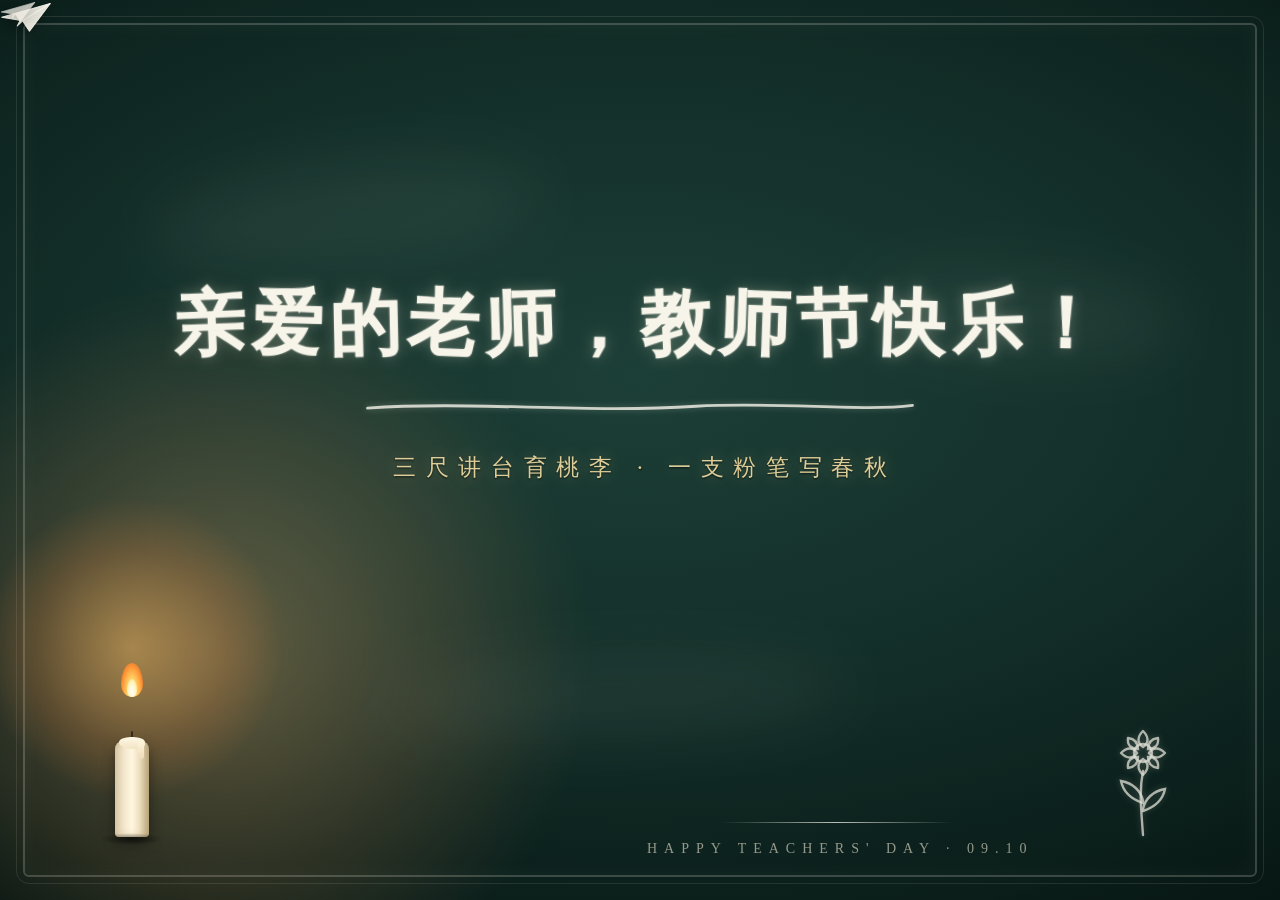
==== index.html @ ea89fa50 "Deploy Teachers' Day greeting page" ====
<!doctype html>
<html lang="en">
  <head>
    <meta charset="UTF-8" />
    <meta name="viewport" content="width=device-width, initial-scale=1.0" />
    <title>教师节快乐 · 感恩有你</title>
    <script type="module" crossorigin src="./assets/index-BDNtfFwi.js"></script>
    <link rel="stylesheet" crossorigin href="./assets/index-C-3IeNRM.css">
  </head>
  <body>
    <div id="root"></div>

  </body>
</html>
---- assets/index-C-3IeNRM.css ----
*,:before,:after{--tw-border-spacing-x: 0;--tw-border-spacing-y: 0;--tw-translate-x: 0;--tw-translate-y: 0;--tw-rotate: 0;--tw-skew-x: 0;--tw-skew-y: 0;--tw-scale-x: 1;--tw-scale-y: 1;--tw-pan-x: ;--tw-pan-y: ;--tw-pinch-zoom: ;--tw-scroll-snap-strictness: proximity;--tw-gradient-from-position: ;--tw-gradient-via-position: ;--tw-gradient-to-position: ;--tw-ordinal: ;--tw-slashed-zero: ;--tw-numeric-figure: ;--tw-numeric-spacing: ;--tw-numeric-fraction: ;--tw-ring-inset: ;--tw-ring-offset-width: 0px;--tw-ring-offset-color: #fff;--tw-ring-color: rgb(59 130 246 / .5);--tw-ring-offset-shadow: 0 0 #0000;--tw-ring-shadow: 0 0 #0000;--tw-shadow: 0 0 #0000;--tw-shadow-colored: 0 0 #0000;--tw-blur: ;--tw-brightness: ;--tw-contrast: ;--tw-grayscale: ;--tw-hue-rotate: ;--tw-invert: ;--tw-saturate: ;--tw-sepia: ;--tw-drop-shadow: ;--tw-backdrop-blur: ;--tw-backdrop-brightness: ;--tw-backdrop-contrast: ;--tw-backdrop-grayscale: ;--tw-backdrop-hue-rotate: ;--tw-backdrop-invert: ;--tw-backdrop-opacity: ;--tw-backdrop-saturate: ;--tw-backdrop-sepia: ;--tw-contain-size: ;--tw-contain-layout: ;--tw-contain-paint: ;--tw-contain-style: }::backdrop{--tw-border-spacing-x: 0;--tw-border-spacing-y: 0;--tw-translate-x: 0;--tw-translate-y: 0;--tw-rotate: 0;--tw-skew-x: 0;--tw-skew-y: 0;--tw-scale-x: 1;--tw-scale-y: 1;--tw-pan-x: ;--tw-pan-y: ;--tw-pinch-zoom: ;--tw-scroll-snap-strictness: proximity;--tw-gradient-from-position: ;--tw-gradient-via-position: ;--tw-gradient-to-position: ;--tw-ordinal: ;--tw-slashed-zero: ;--tw-numeric-figure: ;--tw-numeric-spacing: ;--tw-numeric-fraction: ;--tw-ring-inset: ;--tw-ring-offset-width: 0px;--tw-ring-offset-color: #fff;--tw-ring-color: rgb(59 130 246 / .5);--tw-ring-offset-shadow: 0 0 #0000;--tw-ring-shadow: 0 0 #0000;--tw-shadow: 0 0 #0000;--tw-shadow-colored: 0 0 #0000;--tw-blur: ;--tw-brightness: ;--tw-contrast: ;--tw-grayscale: ;--tw-hue-rotate: ;--tw-invert: ;--tw-saturate: ;--tw-sepia: ;--tw-drop-shadow: ;--tw-backdrop-blur: ;--tw-backdrop-brightness: ;--tw-backdrop-contrast: ;--tw-backdrop-grayscale: ;--tw-backdrop-hue-rotate: ;--tw-backdrop-invert: ;--tw-backdrop-opacity: ;--tw-backdrop-saturate: ;--tw-backdrop-sepia: ;--tw-contain-size: ;--tw-contain-layout: ;--tw-contain-paint: ;--tw-contain-style: }*,:before,:after{box-sizing:border-box;border-width:0;border-style:solid;border-color:#e5e7eb}:before,:after{--tw-content: ""}html,:host{line-height:1.5;-webkit-text-size-adjust:100%;-moz-tab-size:4;-o-tab-size:4;tab-size:4;font-family:ui-sans-serif,system-ui,sans-serif,"Apple Color Emoji","Segoe UI Emoji",Segoe UI Symbol,"Noto Color Emoji";font-feature-settings:normal;font-variation-settings:normal;-webkit-tap-highlight-color:transparent}body{margin:0;line-height:inherit}hr{height:0;color:inherit;border-top-width:1px}abbr:where([title]){-webkit-text-decoration:underline dotted;text-decoration:underline dotted}h1,h2,h3,h4,h5,h6{font-size:inherit;font-weight:inherit}a{color:inherit;text-decoration:inherit}b,strong{font-weight:bolder}code,kbd,samp,pre{font-family:ui-monospace,SFMono-Regular,Menlo,Monaco,Consolas,Liberation Mono,Courier New,monospace;font-feature-settings:normal;font-variation-settings:normal;font-size:1em}small{font-size:80%}sub,sup{font-size:75%;line-height:0;position:relative;vertical-align:baseline}sub{bottom:-.25em}sup{top:-.5em}table{text-indent:0;border-color:inherit;border-collapse:collapse}button,input,optgroup,select,textarea{font-family:inherit;font-feature-settings:inherit;font-variation-settings:inherit;font-size:100%;font-weight:inherit;line-height:inherit;letter-spacing:inherit;color:inherit;margin:0;padding:0}button,select{text-transform:none}button,input:where([type=button]),input:where([type=reset]),input:where([type=submit]){-webkit-appearance:button;background-color:transparent;background-image:none}:-moz-focusring{outline:auto}:-moz-ui-invalid{box-shadow:none}progress{vertical-align:baseline}::-webkit-inner-spin-button,::-webkit-outer-spin-button{height:auto}[type=search]{-webkit-appearance:textfield;outline-offset:-2px}::-webkit-search-decoration{-webkit-appearance:none}::-webkit-file-upload-button{-webkit-appearance:button;font:inherit}summary{display:list-item}blockquote,dl,dd,h1,h2,h3,h4,h5,h6,hr,figure,p,pre{margin:0}fieldset{margin:0;padding:0}legend{padding:0}ol,ul,menu{list-style:none;margin:0;padding:0}dialog{padding:0}textarea{resize:vertical}input::-moz-placeholder,textarea::-moz-placeholder{opacity:1;color:#9ca3af}input::placeholder,textarea::placeholder{opacity:1;color:#9ca3af}button,[role=button]{cursor:pointer}:disabled{cursor:default}img,svg,video,canvas,audio,iframe,embed,object{display:block;vertical-align:middle}img,video{max-width:100%;height:auto}[hidden]:where(:not([hidden=until-found])){display:none}:root{--background: 0 0% 100%;--foreground: 240 10% 3.9%;--card: 0 0% 100%;--card-foreground: 240 10% 3.9%;--popover: 0 0% 100%;--popover-foreground: 240 10% 3.9%;--primary: 240 5.9% 10%;--primary-foreground: 0 0% 98%;--secondary: 240 4.8% 95.9%;--secondary-foreground: 240 5.9% 10%;--muted: 240 4.8% 95.9%;--muted-foreground: 240 3.8% 46.1%;--accent: 240 4.8% 95.9%;--accent-foreground: 240 5.9% 10%;--destructive: 0 84.2% 60.2%;--destructive-foreground: 0 0% 98%;--border: 240 5.9% 90%;--input: 240 5.9% 90%;--ring: 240 5.9% 10%;--radius: .625rem;--sidebar-background: 0 0% 98%;--sidebar-foreground: 240 5.3% 26.1%;--sidebar-primary: 240 5.9% 10%;--sidebar-primary-foreground: 0 0% 98%;--sidebar-accent: 240 4.8% 95.9%;--sidebar-accent-foreground: 240 5.9% 10%;--sidebar-border: 220 13% 91%;--sidebar-ring: 217.2 91.2% 59.8%}.dark{--background: 240 10% 3.9%;--foreground: 0 0% 98%;--card: 240 10% 3.9%;--card-foreground: 0 0% 98%;--popover: 240 10% 3.9%;--popover-foreground: 0 0% 98%;--primary: 0 0% 98%;--primary-foreground: 240 5.9% 10%;--secondary: 240 3.7% 15.9%;--secondary-foreground: 0 0% 98%;--muted: 240 3.7% 15.9%;--muted-foreground: 240 5% 64.9%;--accent: 240 3.7% 15.9%;--accent-foreground: 0 0% 98%;--destructive: 0 62.8% 30.6%;--destructive-foreground: 0 0% 98%;--border: 240 3.7% 15.9%;--input: 240 3.7% 15.9%;--ring: 240 4.9% 83.9%;--sidebar-background: 240 5.9% 10%;--sidebar-foreground: 240 4.8% 95.9%;--sidebar-primary: 224.3 76.3% 48%;--sidebar-primary-foreground: 0 0% 100%;--sidebar-accent: 240 3.7% 15.9%;--sidebar-accent-foreground: 240 4.8% 95.9%;--sidebar-border: 240 3.7% 15.9%;--sidebar-ring: 217.2 91.2% 59.8%}*{border-color:hsl(var(--border))}body{background-color:hsl(var(--background));color:hsl(var(--foreground))}.sr-only{position:absolute;width:1px;height:1px;padding:0;margin:-1px;overflow:hidden;clip:rect(0,0,0,0);white-space:nowrap;border-width:0}.pointer-events-none{pointer-events:none}.visible{visibility:visible}.invisible{visibility:hidden}.fixed{position:fixed}.absolute{position:absolute}.relative{position:relative}.inset-0{inset:0}.inset-x-0{left:0;right:0}.inset-y-0{top:0;bottom:0}.-bottom-12{bottom:-3rem}.-left-12{left:-3rem}.-right-12{right:-3rem}.-top-12{top:-3rem}.bottom-0{bottom:0}.left-0{left:0}.left-1\/2{left:50%}.left-2{left:.5rem}.left-\[50\%\]{left:50%}.right-0{right:0}.right-1{right:.25rem}.right-2{right:.5rem}.right-3{right:.75rem}.right-4{right:1rem}.top-0{top:0}.top-1\.5{top:.375rem}.top-1\/2{top:50%}.top-3\.5{top:.875rem}.top-4{top:1rem}.top-\[1px\]{top:1px}.top-\[50\%\]{top:50%}.top-\[60\%\]{top:60%}.top-full{top:100%}.isolate{isolation:isolate}.z-10{z-index:10}.z-20{z-index:20}.z-50{z-index:50}.z-\[1\]{z-index:1}.order-first{order:-9999}.order-last{order:9999}.col-start-2{grid-column-start:2}.row-span-2{grid-row:span 2 / span 2}.row-start-1{grid-row-start:1}.\!m-0{margin:0!important}.-mx-1{margin-left:-.25rem;margin-right:-.25rem}.-my-2{margin-top:-.5rem;margin-bottom:-.5rem}.mx-2{margin-left:.5rem;margin-right:.5rem}.mx-3\.5{margin-left:.875rem;margin-right:.875rem}.mx-auto{margin-left:auto;margin-right:auto}.my-0{margin-top:0;margin-bottom:0}.my-0\.5{margin-top:.125rem;margin-bottom:.125rem}.my-1{margin-top:.25rem;margin-bottom:.25rem}.-ml-4{margin-left:-1rem}.-mt-4{margin-top:-1rem}.mb-2{margin-bottom:.5rem}.mb-3{margin-bottom:.75rem}.ml-1{margin-left:.25rem}.ml-4{margin-left:1rem}.ml-auto{margin-left:auto}.mt-1\.5{margin-top:.375rem}.mt-2{margin-top:.5rem}.mt-4{margin-top:1rem}.mt-auto{margin-top:auto}.line-clamp-1{overflow:hidden;display:-webkit-box;-webkit-box-orient:vertical;-webkit-line-clamp:1}.line-clamp-2{overflow:hidden;display:-webkit-box;-webkit-box-orient:vertical;-webkit-line-clamp:2}.block{display:block}.flex{display:flex}.inline-flex{display:inline-flex}.table{display:table}.table-caption{display:table-caption}.table-cell{display:table-cell}.table-row{display:table-row}.grid{display:grid}.hidden{display:none}.aspect-square{aspect-ratio:1 / 1}.aspect-video{aspect-ratio:16 / 9}.size-10{width:2.5rem;height:2.5rem}.size-2{width:.5rem;height:.5rem}.size-2\.5{width:.625rem;height:.625rem}.size-3{width:.75rem;height:.75rem}.size-3\.5{width:.875rem;height:.875rem}.size-4{width:1rem;height:1rem}.size-6{width:1.5rem;height:1.5rem}.size-7{width:1.75rem;height:1.75rem}.size-8{width:2rem;height:2rem}.size-9{width:2.25rem;height:2.25rem}.size-auto{width:auto;height:auto}.size-full{width:100%;height:100%}.h-1\.5{height:.375rem}.h-10{height:2.5rem}.h-12{height:3rem}.h-2{height:.5rem}.h-2\.5{height:.625rem}.h-4{height:1rem}.h-5{height:1.25rem}.h-6{height:1.5rem}.h-7{height:1.75rem}.h-8{height:2rem}.h-9{height:2.25rem}.h-\[1\.15rem\]{height:1.15rem}.h-\[calc\(100\%-1px\)\]{height:calc(100% - 1px)}.h-\[var\(--radix-navigation-menu-viewport-height\)\]{height:var(--radix-navigation-menu-viewport-height)}.h-\[var\(--radix-select-trigger-height\)\]{height:var(--radix-select-trigger-height)}.h-auto{height:auto}.h-full{height:100%}.h-px{height:1px}.h-svh{height:100svh}.max-h-\[300px\]{max-height:300px}.min-h-0{min-height:0px}.min-h-16{min-height:4rem}.min-h-4{min-height:1rem}.min-h-svh{min-height:100svh}.w-0{width:0px}.w-1{width:.25rem}.w-2{width:.5rem}.w-2\.5{width:.625rem}.w-3{width:.75rem}.w-3\/4{width:75%}.w-4{width:1rem}.w-5{width:1.25rem}.w-64{width:16rem}.w-72{width:18rem}.w-8{width:2rem}.w-9{width:2.25rem}.w-\[100px\]{width:100px}.w-auto{width:auto}.w-fit{width:-moz-fit-content;width:fit-content}.w-full{width:100%}.w-max{width:-moz-max-content;width:max-content}.w-px{width:1px}.min-w-0{min-width:0px}.min-w-10{min-width:2.5rem}.min-w-5{min-width:1.25rem}.min-w-8{min-width:2rem}.min-w-9{min-width:2.25rem}.min-w-\[12rem\]{min-width:12rem}.min-w-\[8rem\]{min-width:8rem}.min-w-\[var\(--radix-select-trigger-width\)\]{min-width:var(--radix-select-trigger-width)}.max-w-\[calc\(100\%-2rem\)\]{max-width:calc(100% - 2rem)}.max-w-max{max-width:-moz-max-content;max-width:max-content}.max-w-sm{max-width:24rem}.flex-1{flex:1 1 0%}.shrink-0{flex-shrink:0}.grow{flex-grow:1}.grow-0{flex-grow:0}.basis-full{flex-basis:100%}.caption-bottom{caption-side:bottom}.border-collapse{border-collapse:collapse}.-translate-x-1\/2{--tw-translate-x: -50%;transform:translate(var(--tw-translate-x),var(--tw-translate-y)) rotate(var(--tw-rotate)) skew(var(--tw-skew-x)) skewY(var(--tw-skew-y)) scaleX(var(--tw-scale-x)) scaleY(var(--tw-scale-y))}.-translate-x-px{--tw-translate-x: -1px;transform:translate(var(--tw-translate-x),var(--tw-translate-y)) rotate(var(--tw-rotate)) skew(var(--tw-skew-x)) skewY(var(--tw-skew-y)) scaleX(var(--tw-scale-x)) scaleY(var(--tw-scale-y))}.-translate-y-1\/2{--tw-translate-y: -50%;transform:translate(var(--tw-translate-x),var(--tw-translate-y)) rotate(var(--tw-rotate)) skew(var(--tw-skew-x)) skewY(var(--tw-skew-y)) scaleX(var(--tw-scale-x)) scaleY(var(--tw-scale-y))}.translate-x-\[-50\%\]{--tw-translate-x: -50%;transform:translate(var(--tw-translate-x),var(--tw-translate-y)) rotate(var(--tw-rotate)) skew(var(--tw-skew-x)) skewY(var(--tw-skew-y)) scaleX(var(--tw-scale-x)) scaleY(var(--tw-scale-y))}.translate-x-px{--tw-translate-x: 1px;transform:translate(var(--tw-translate-x),var(--tw-translate-y)) rotate(var(--tw-rotate)) skew(var(--tw-skew-x)) skewY(var(--tw-skew-y)) scaleX(var(--tw-scale-x)) scaleY(var(--tw-scale-y))}.translate-y-0\.5{--tw-translate-y: .125rem;transform:translate(var(--tw-translate-x),var(--tw-translate-y)) rotate(var(--tw-rotate)) skew(var(--tw-skew-x)) skewY(var(--tw-skew-y)) scaleX(var(--tw-scale-x)) scaleY(var(--tw-scale-y))}.translate-y-\[-50\%\]{--tw-translate-y: -50%;transform:translate(var(--tw-translate-x),var(--tw-translate-y)) rotate(var(--tw-rotate)) skew(var(--tw-skew-x)) skewY(var(--tw-skew-y)) scaleX(var(--tw-scale-x)) scaleY(var(--tw-scale-y))}.translate-y-\[calc\(-50\%_-_2px\)\]{--tw-translate-y: calc(-50% - 2px) ;transform:translate(var(--tw-translate-x),var(--tw-translate-y)) rotate(var(--tw-rotate)) skew(var(--tw-skew-x)) skewY(var(--tw-skew-y)) scaleX(var(--tw-scale-x)) scaleY(var(--tw-scale-y))}.rotate-45{--tw-rotate: 45deg;transform:translate(var(--tw-translate-x),var(--tw-translate-y)) rotate(var(--tw-rotate)) skew(var(--tw-skew-x)) skewY(var(--tw-skew-y)) scaleX(var(--tw-scale-x)) scaleY(var(--tw-scale-y))}.rotate-90{--tw-rotate: 90deg;transform:translate(var(--tw-translate-x),var(--tw-translate-y)) rotate(var(--tw-rotate)) skew(var(--tw-skew-x)) skewY(var(--tw-skew-y)) scaleX(var(--tw-scale-x)) scaleY(var(--tw-scale-y))}.transform{transform:translate(var(--tw-translate-x),var(--tw-translate-y)) rotate(var(--tw-rotate)) skew(var(--tw-skew-x)) skewY(var(--tw-skew-y)) scaleX(var(--tw-scale-x)) scaleY(var(--tw-scale-y))}@keyframes caret-blink{0%,70%,to{opacity:1}20%,50%{opacity:0}}.animate-caret-blink{animation:caret-blink 1.25s ease-out infinite}@keyframes pulse{50%{opacity:.5}}.animate-pulse{animation:pulse 2s cubic-bezier(.4,0,.6,1) infinite}@keyframes spin{to{transform:rotate(360deg)}}.animate-spin{animation:spin 1s linear infinite}.cursor-default{cursor:default}.cursor-text{cursor:text}.touch-none{touch-action:none}.select-none{-webkit-user-select:none;-moz-user-select:none;user-select:none}.resize-none{resize:none}.scroll-my-1{scroll-margin-top:.25rem;scroll-margin-bottom:.25rem}.scroll-py-1{scroll-padding-top:.25rem;scroll-padding-bottom:.25rem}.list-disc{list-style-type:disc}.list-none{list-style-type:none}.auto-rows-min{grid-auto-rows:min-content}.grid-cols-\[0_1fr\]{grid-template-columns:0 1fr}.grid-rows-\[auto_auto\]{grid-template-rows:auto auto}.flex-row{flex-direction:row}.flex-col{flex-direction:column}.flex-col-reverse{flex-direction:column-reverse}.flex-wrap{flex-wrap:wrap}.place-content-center{place-content:center}.items-start{align-items:flex-start}.items-end{align-items:flex-end}.items-center{align-items:center}.items-stretch{align-items:stretch}.justify-start{justify-content:flex-start}.justify-center{justify-content:center}.justify-between{justify-content:space-between}.justify-items-start{justify-items:start}.gap-0\.5{gap:.125rem}.gap-1{gap:.25rem}.gap-1\.5{gap:.375rem}.gap-2{gap:.5rem}.gap-2\.5{gap:.625rem}.gap-3{gap:.75rem}.gap-4{gap:1rem}.gap-6{gap:1.5rem}.gap-7{gap:1.75rem}.gap-\[--spacing\(var\(--gap\)\)\]{gap:var(--spacing(var(--gap)))}.gap-y-0\.5{row-gap:.125rem}.self-start{align-self:flex-start}.self-stretch{align-self:stretch}.justify-self-end{justify-self:end}.overflow-auto{overflow:auto}.overflow-hidden{overflow:hidden}.overflow-x-auto{overflow-x:auto}.overflow-y-auto{overflow-y:auto}.overflow-x-hidden{overflow-x:hidden}.whitespace-nowrap{white-space:nowrap}.text-balance{text-wrap:balance}.break-words{overflow-wrap:break-word}.rounded-\[2px\]{border-radius:2px}.rounded-\[4px\]{border-radius:4px}.rounded-\[calc\(var\(--radius\)-5px\)\]{border-radius:calc(var(--radius) - 5px)}.rounded-\[inherit\]{border-radius:inherit}.rounded-full{border-radius:9999px}.rounded-lg{border-radius:var(--radius)}.rounded-md{border-radius:calc(var(--radius) - 2px)}.rounded-none{border-radius:0}.rounded-sm{border-radius:calc(var(--radius) - 4px)}.rounded-xl{border-radius:calc(var(--radius) + 4px)}.rounded-xs{border-radius:calc(var(--radius) - 6px)}.rounded-l-md{border-top-left-radius:calc(var(--radius) - 2px);border-bottom-left-radius:calc(var(--radius) - 2px)}.rounded-r-md{border-top-right-radius:calc(var(--radius) - 2px);border-bottom-right-radius:calc(var(--radius) - 2px)}.rounded-tl-sm{border-top-left-radius:calc(var(--radius) - 4px)}.border{border-width:1px}.border-0{border-width:0px}.border-\[1\.5px\]{border-width:1.5px}.border-y{border-top-width:1px;border-bottom-width:1px}.border-b{border-bottom-width:1px}.border-l{border-left-width:1px}.border-r{border-right-width:1px}.border-t{border-top-width:1px}.border-dashed{border-style:dashed}.border-border{border-color:hsl(var(--border))}.border-border\/50{border-color:hsl(var(--border) / .5)}.border-input{border-color:hsl(var(--input))}.border-primary{border-color:hsl(var(--primary))}.border-sidebar-border{border-color:hsl(var(--sidebar-border))}.border-transparent{border-color:transparent}.border-l-transparent{border-left-color:transparent}.border-t-transparent{border-top-color:transparent}.bg-accent{background-color:hsl(var(--accent))}.bg-background{background-color:hsl(var(--background))}.bg-black\/50{background-color:#00000080}.bg-border{background-color:hsl(var(--border))}.bg-card{background-color:hsl(var(--card))}.bg-destructive{--tw-bg-opacity: 1;background-color:hsl(var(--destructive) / var(--tw-bg-opacity, 1))}.bg-foreground{background-color:hsl(var(--foreground))}.bg-input{background-color:hsl(var(--input))}.bg-muted{background-color:hsl(var(--muted))}.bg-muted\/50{background-color:hsl(var(--muted) / .5)}.bg-popover{background-color:hsl(var(--popover))}.bg-primary{background-color:hsl(var(--primary))}.bg-primary\/20{background-color:hsl(var(--primary) / .2)}.bg-secondary{background-color:hsl(var(--secondary))}.bg-sidebar{background-color:hsl(var(--sidebar-background))}.bg-sidebar-border{background-color:hsl(var(--sidebar-border))}.bg-transparent{background-color:transparent}.bg-white{--tw-bg-opacity: 1;background-color:rgb(255 255 255 / var(--tw-bg-opacity, 1))}.fill-current{fill:currentColor}.fill-foreground{fill:hsl(var(--foreground))}.fill-primary{fill:hsl(var(--primary))}.p-0{padding:0}.p-1{padding:.25rem}.p-2{padding:.5rem}.p-3{padding:.75rem}.p-4{padding:1rem}.p-6{padding:1.5rem}.p-\[3px\]{padding:3px}.p-px{padding:1px}.px-1{padding-left:.25rem;padding-right:.25rem}.px-1\.5{padding-left:.375rem;padding-right:.375rem}.px-2{padding-left:.5rem;padding-right:.5rem}.px-2\.5{padding-left:.625rem;padding-right:.625rem}.px-3{padding-left:.75rem;padding-right:.75rem}.px-4{padding-left:1rem;padding-right:1rem}.px-6{padding-left:1.5rem;padding-right:1.5rem}.py-0\.5{padding-top:.125rem;padding-bottom:.125rem}.py-1{padding-top:.25rem;padding-bottom:.25rem}.py-1\.5{padding-top:.375rem;padding-bottom:.375rem}.py-2{padding-top:.5rem;padding-bottom:.5rem}.py-3{padding-top:.75rem;padding-bottom:.75rem}.py-4{padding-top:1rem;padding-bottom:1rem}.py-6{padding-top:1.5rem;padding-bottom:1.5rem}.pb-3{padding-bottom:.75rem}.pb-4{padding-bottom:1rem}.pl-2{padding-left:.5rem}.pl-3{padding-left:.75rem}.pl-4{padding-left:1rem}.pl-8{padding-left:2rem}.pr-1{padding-right:.25rem}.pr-2{padding-right:.5rem}.pr-2\.5{padding-right:.625rem}.pr-3{padding-right:.75rem}.pr-8{padding-right:2rem}.pt-0{padding-top:0}.pt-3{padding-top:.75rem}.pt-4{padding-top:1rem}.text-left{text-align:left}.text-center{text-align:center}.align-middle{vertical-align:middle}.font-mono{font-family:ui-monospace,SFMono-Regular,Menlo,Monaco,Consolas,Liberation Mono,Courier New,monospace}.font-sans{font-family:ui-sans-serif,system-ui,sans-serif,"Apple Color Emoji","Segoe UI Emoji",Segoe UI Symbol,"Noto Color Emoji"}.text-\[0\.8rem\]{font-size:.8rem}.text-base{font-size:1rem;line-height:1.5rem}.text-lg{font-size:1.125rem;line-height:1.75rem}.text-sm{font-size:.875rem;line-height:1.25rem}.text-sm\/relaxed{font-size:.875rem;line-height:1.625}.text-xs{font-size:.75rem;line-height:1rem}.font-medium{font-weight:500}.font-normal{font-weight:400}.font-semibold{font-weight:600}.tabular-nums{--tw-numeric-spacing: tabular-nums;font-variant-numeric:var(--tw-ordinal) var(--tw-slashed-zero) var(--tw-numeric-figure) var(--tw-numeric-spacing) var(--tw-numeric-fraction)}.leading-none{line-height:1}.leading-normal{line-height:1.5}.leading-snug{line-height:1.375}.tracking-tight{letter-spacing:-.025em}.tracking-widest{letter-spacing:.1em}.text-accent-foreground{color:hsl(var(--accent-foreground))}.text-background{color:hsl(var(--background))}.text-card-foreground{color:hsl(var(--card-foreground))}.text-current{color:currentColor}.text-destructive{--tw-text-opacity: 1;color:hsl(var(--destructive) / var(--tw-text-opacity, 1))}.text-foreground{color:hsl(var(--foreground))}.text-muted-foreground{color:hsl(var(--muted-foreground))}.text-popover-foreground{color:hsl(var(--popover-foreground))}.text-primary{color:hsl(var(--primary))}.text-primary-foreground{color:hsl(var(--primary-foreground))}.text-secondary-foreground{color:hsl(var(--secondary-foreground))}.text-sidebar-foreground{color:hsl(var(--sidebar-foreground))}.text-sidebar-foreground\/70{color:hsl(var(--sidebar-foreground) / .7)}.text-white{--tw-text-opacity: 1;color:rgb(255 255 255 / var(--tw-text-opacity, 1))}.underline-offset-4{text-underline-offset:4px}.opacity-0{opacity:0}.opacity-50{opacity:.5}.opacity-70{opacity:.7}.shadow{--tw-shadow: 0 1px 3px 0 rgb(0 0 0 / .1), 0 1px 2px -1px rgb(0 0 0 / .1);--tw-shadow-colored: 0 1px 3px 0 var(--tw-shadow-color), 0 1px 2px -1px var(--tw-shadow-color);box-shadow:var(--tw-ring-offset-shadow, 0 0 #0000),var(--tw-ring-shadow, 0 0 #0000),var(--tw-shadow)}.shadow-\[0_0_0_1px_hsl\(var\(--sidebar-border\)\)\]{--tw-shadow: 0 0 0 1px hsl(var(--sidebar-border));--tw-shadow-colored: 0 0 0 1px var(--tw-shadow-color);box-shadow:var(--tw-ring-offset-shadow, 0 0 #0000),var(--tw-ring-shadow, 0 0 #0000),var(--tw-shadow)}.shadow-lg{--tw-shadow: 0 10px 15px -3px rgb(0 0 0 / .1), 0 4px 6px -4px rgb(0 0 0 / .1);--tw-shadow-colored: 0 10px 15px -3px var(--tw-shadow-color), 0 4px 6px -4px var(--tw-shadow-color);box-shadow:var(--tw-ring-offset-shadow, 0 0 #0000),var(--tw-ring-shadow, 0 0 #0000),var(--tw-shadow)}.shadow-md{--tw-shadow: 0 4px 6px -1px rgb(0 0 0 / .1), 0 2px 4px -2px rgb(0 0 0 / .1);--tw-shadow-colored: 0 4px 6px -1px var(--tw-shadow-color), 0 2px 4px -2px var(--tw-shadow-color);box-shadow:var(--tw-ring-offset-shadow, 0 0 #0000),var(--tw-ring-shadow, 0 0 #0000),var(--tw-shadow)}.shadow-none{--tw-shadow: 0 0 #0000;--tw-shadow-colored: 0 0 #0000;box-shadow:var(--tw-ring-offset-shadow, 0 0 #0000),var(--tw-ring-shadow, 0 0 #0000),var(--tw-shadow)}.shadow-sm{--tw-shadow: 0 1px 2px 0 rgb(0 0 0 / .05);--tw-shadow-colored: 0 1px 2px 0 var(--tw-shadow-color);box-shadow:var(--tw-ring-offset-shadow, 0 0 #0000),var(--tw-ring-shadow, 0 0 #0000),var(--tw-shadow)}.shadow-xl{--tw-shadow: 0 20px 25px -5px rgb(0 0 0 / .1), 0 8px 10px -6px rgb(0 0 0 / .1);--tw-shadow-colored: 0 20px 25px -5px var(--tw-shadow-color), 0 8px 10px -6px var(--tw-shadow-color);box-shadow:var(--tw-ring-offset-shadow, 0 0 #0000),var(--tw-ring-shadow, 0 0 #0000),var(--tw-shadow)}.shadow-xs{--tw-shadow: 0 1px 2px 0 rgb(0 0 0 / .05);--tw-shadow-colored: 0 1px 2px 0 var(--tw-shadow-color);box-shadow:var(--tw-ring-offset-shadow, 0 0 #0000),var(--tw-ring-shadow, 0 0 #0000),var(--tw-shadow)}.outline-none{outline:2px solid transparent;outline-offset:2px}.outline{outline-style:solid}.ring-0{--tw-ring-offset-shadow: var(--tw-ring-inset) 0 0 0 var(--tw-ring-offset-width) var(--tw-ring-offset-color);--tw-ring-shadow: var(--tw-ring-inset) 0 0 0 calc(0px + var(--tw-ring-offset-width)) var(--tw-ring-color);box-shadow:var(--tw-ring-offset-shadow),var(--tw-ring-shadow),var(--tw-shadow, 0 0 #0000)}.ring-ring\/50{--tw-ring-color: hsl(var(--ring) / .5)}.ring-sidebar-ring{--tw-ring-color: hsl(var(--sidebar-ring))}.ring-offset-background{--tw-ring-offset-color: hsl(var(--background))}.filter{filter:var(--tw-blur) var(--tw-brightness) var(--tw-contrast) var(--tw-grayscale) var(--tw-hue-rotate) var(--tw-invert) var(--tw-saturate) var(--tw-sepia) var(--tw-drop-shadow)}.transition{transition-property:color,background-color,border-color,text-decoration-color,fill,stroke,opacity,box-shadow,transform,filter,backdrop-filter;transition-timing-function:cubic-bezier(.4,0,.2,1);transition-duration:.15s}.transition-\[color\,box-shadow\]{transition-property:color,box-shadow;transition-timing-function:cubic-bezier(.4,0,.2,1);transition-duration:.15s}.transition-\[left\,right\,width\]{transition-property:left,right,width;transition-timing-function:cubic-bezier(.4,0,.2,1);transition-duration:.15s}.transition-\[margin\,opacity\]{transition-property:margin,opacity;transition-timing-function:cubic-bezier(.4,0,.2,1);transition-duration:.15s}.transition-\[width\,height\,padding\]{transition-property:width,height,padding;transition-timing-function:cubic-bezier(.4,0,.2,1);transition-duration:.15s}.transition-\[width\]{transition-property:width;transition-timing-function:cubic-bezier(.4,0,.2,1);transition-duration:.15s}.transition-all{transition-property:all;transition-timing-function:cubic-bezier(.4,0,.2,1);transition-duration:.15s}.transition-colors{transition-property:color,background-color,border-color,text-decoration-color,fill,stroke;transition-timing-function:cubic-bezier(.4,0,.2,1);transition-duration:.15s}.transition-none{transition-property:none}.transition-opacity{transition-property:opacity;transition-timing-function:cubic-bezier(.4,0,.2,1);transition-duration:.15s}.transition-shadow{transition-property:box-shadow;transition-timing-function:cubic-bezier(.4,0,.2,1);transition-duration:.15s}.transition-transform{transition-property:transform;transition-timing-function:cubic-bezier(.4,0,.2,1);transition-duration:.15s}.duration-100{transition-duration:.1s}.duration-1000{transition-duration:1s}.duration-200{transition-duration:.2s}.duration-300{transition-duration:.3s}.ease-in-out{transition-timing-function:cubic-bezier(.4,0,.2,1)}.ease-linear{transition-timing-function:linear}@keyframes enter{0%{opacity:var(--tw-enter-opacity, 1);transform:translate3d(var(--tw-enter-translate-x, 0),var(--tw-enter-translate-y, 0),0) scale3d(var(--tw-enter-scale, 1),var(--tw-enter-scale, 1),var(--tw-enter-scale, 1)) rotate(var(--tw-enter-rotate, 0))}}@keyframes exit{to{opacity:var(--tw-exit-opacity, 1);transform:translate3d(var(--tw-exit-translate-x, 0),var(--tw-exit-translate-y, 0),0) scale3d(var(--tw-exit-scale, 1),var(--tw-exit-scale, 1),var(--tw-exit-scale, 1)) rotate(var(--tw-exit-rotate, 0))}}.animate-in{animation-name:enter;animation-duration:.15s;--tw-enter-opacity: initial;--tw-enter-scale: initial;--tw-enter-rotate: initial;--tw-enter-translate-x: initial;--tw-enter-translate-y: initial}.fade-in-0{--tw-enter-opacity: 0}.zoom-in-95{--tw-enter-scale: .95}.duration-100{animation-duration:.1s}.duration-1000{animation-duration:1s}.duration-200{animation-duration:.2s}.duration-300{animation-duration:.3s}.ease-in-out{animation-timing-function:cubic-bezier(.4,0,.2,1)}.ease-linear{animation-timing-function:linear}.\[--cell-size\:--spacing\(8\)\]{--cell-size: var(--spacing(8))}.selection\:bg-primary *::-moz-selection{background-color:hsl(var(--primary))}.selection\:bg-primary *::selection{background-color:hsl(var(--primary))}.selection\:text-primary-foreground *::-moz-selection{color:hsl(var(--primary-foreground))}.selection\:text-primary-foreground *::selection{color:hsl(var(--primary-foreground))}.selection\:bg-primary::-moz-selection{background-color:hsl(var(--primary))}.selection\:bg-primary::selection{background-color:hsl(var(--primary))}.selection\:text-primary-foreground::-moz-selection{color:hsl(var(--primary-foreground))}.selection\:text-primary-foreground::selection{color:hsl(var(--primary-foreground))}.file\:inline-flex::file-selector-button{display:inline-flex}.file\:h-7::file-selector-button{height:1.75rem}.file\:border-0::file-selector-button{border-width:0px}.file\:bg-transparent::file-selector-button{background-color:transparent}.file\:text-sm::file-selector-button{font-size:.875rem;line-height:1.25rem}.file\:font-medium::file-selector-button{font-weight:500}.file\:text-foreground::file-selector-button{color:hsl(var(--foreground))}.placeholder\:text-muted-foreground::-moz-placeholder{color:hsl(var(--muted-foreground))}.placeholder\:text-muted-foreground::placeholder{color:hsl(var(--muted-foreground))}.after\:absolute:after{content:var(--tw-content);position:absolute}.after\:-inset-2:after{content:var(--tw-content);inset:-.5rem}.after\:inset-y-0:after{content:var(--tw-content);top:0;bottom:0}.after\:left-1\/2:after{content:var(--tw-content);left:50%}.after\:w-1:after{content:var(--tw-content);width:.25rem}.after\:w-\[2px\]:after{content:var(--tw-content);width:2px}.after\:-translate-x-1\/2:after{content:var(--tw-content);--tw-translate-x: -50%;transform:translate(var(--tw-translate-x),var(--tw-translate-y)) rotate(var(--tw-rotate)) skew(var(--tw-skew-x)) skewY(var(--tw-skew-y)) scaleX(var(--tw-scale-x)) scaleY(var(--tw-scale-y))}.first\:rounded-l-md:first-child{border-top-left-radius:calc(var(--radius) - 2px);border-bottom-left-radius:calc(var(--radius) - 2px)}.first\:border-l:first-child{border-left-width:1px}.last\:mt-0:last-child{margin-top:0}.last\:rounded-r-md:last-child{border-top-right-radius:calc(var(--radius) - 2px);border-bottom-right-radius:calc(var(--radius) - 2px)}.last\:border-b-0:last-child{border-bottom-width:0px}.hover\:bg-accent:hover{background-color:hsl(var(--accent))}.hover\:bg-destructive\/90:hover{background-color:hsl(var(--destructive) / .9)}.hover\:bg-muted:hover{background-color:hsl(var(--muted))}.hover\:bg-muted\/50:hover{background-color:hsl(var(--muted) / .5)}.hover\:bg-primary\/90:hover{background-color:hsl(var(--primary) / .9)}.hover\:bg-secondary\/80:hover{background-color:hsl(var(--secondary) / .8)}.hover\:bg-sidebar-accent:hover{background-color:hsl(var(--sidebar-accent))}.hover\:text-accent-foreground:hover{color:hsl(var(--accent-foreground))}.hover\:text-foreground:hover{color:hsl(var(--foreground))}.hover\:text-muted-foreground:hover{color:hsl(var(--muted-foreground))}.hover\:text-sidebar-accent-foreground:hover{color:hsl(var(--sidebar-accent-foreground))}.hover\:underline:hover{text-decoration-line:underline}.hover\:opacity-100:hover{opacity:1}.hover\:shadow-\[0_0_0_1px_hsl\(var\(--sidebar-accent\)\)\]:hover{--tw-shadow: 0 0 0 1px hsl(var(--sidebar-accent));--tw-shadow-colored: 0 0 0 1px var(--tw-shadow-color);box-shadow:var(--tw-ring-offset-shadow, 0 0 #0000),var(--tw-ring-shadow, 0 0 #0000),var(--tw-shadow)}.hover\:ring-4:hover{--tw-ring-offset-shadow: var(--tw-ring-inset) 0 0 0 var(--tw-ring-offset-width) var(--tw-ring-offset-color);--tw-ring-shadow: var(--tw-ring-inset) 0 0 0 calc(4px + var(--tw-ring-offset-width)) var(--tw-ring-color);box-shadow:var(--tw-ring-offset-shadow),var(--tw-ring-shadow),var(--tw-shadow, 0 0 #0000)}.hover\:after\:bg-sidebar-border:hover:after{content:var(--tw-content);background-color:hsl(var(--sidebar-border))}.focus\:z-10:focus{z-index:10}.focus\:bg-accent:focus{background-color:hsl(var(--accent))}.focus\:text-accent-foreground:focus{color:hsl(var(--accent-foreground))}.focus\:ring-2:focus{--tw-ring-offset-shadow: var(--tw-ring-inset) 0 0 0 var(--tw-ring-offset-width) var(--tw-ring-offset-color);--tw-ring-shadow: var(--tw-ring-inset) 0 0 0 calc(2px + var(--tw-ring-offset-width)) var(--tw-ring-color);box-shadow:var(--tw-ring-offset-shadow),var(--tw-ring-shadow),var(--tw-shadow, 0 0 #0000)}.focus\:ring-ring:focus{--tw-ring-color: hsl(var(--ring))}.focus\:ring-offset-2:focus{--tw-ring-offset-width: 2px}.focus-visible\:z-10:focus-visible{z-index:10}.focus-visible\:border-ring:focus-visible{border-color:hsl(var(--ring))}.focus-visible\:outline-1:focus-visible{outline-width:1px}.focus-visible\:outline-ring:focus-visible{outline-color:hsl(var(--ring))}.focus-visible\:ring-0:focus-visible{--tw-ring-offset-shadow: var(--tw-ring-inset) 0 0 0 var(--tw-ring-offset-width) var(--tw-ring-offset-color);--tw-ring-shadow: var(--tw-ring-inset) 0 0 0 calc(0px + var(--tw-ring-offset-width)) var(--tw-ring-color);box-shadow:var(--tw-ring-offset-shadow),var(--tw-ring-shadow),var(--tw-shadow, 0 0 #0000)}.focus-visible\:ring-1:focus-visible{--tw-ring-offset-shadow: var(--tw-ring-inset) 0 0 0 var(--tw-ring-offset-width) var(--tw-ring-offset-color);--tw-ring-shadow: var(--tw-ring-inset) 0 0 0 calc(1px + var(--tw-ring-offset-width)) var(--tw-ring-color);box-shadow:var(--tw-ring-offset-shadow),var(--tw-ring-shadow),var(--tw-shadow, 0 0 #0000)}.focus-visible\:ring-2:focus-visible{--tw-ring-offset-shadow: var(--tw-ring-inset) 0 0 0 var(--tw-ring-offset-width) var(--tw-ring-offset-color);--tw-ring-shadow: var(--tw-ring-inset) 0 0 0 calc(2px + var(--tw-ring-offset-width)) var(--tw-ring-color);box-shadow:var(--tw-ring-offset-shadow),var(--tw-ring-shadow),var(--tw-shadow, 0 0 #0000)}.focus-visible\:ring-4:focus-visible{--tw-ring-offset-shadow: var(--tw-ring-inset) 0 0 0 var(--tw-ring-offset-width) var(--tw-ring-offset-color);--tw-ring-shadow: var(--tw-ring-inset) 0 0 0 calc(4px + var(--tw-ring-offset-width)) var(--tw-ring-color);box-shadow:var(--tw-ring-offset-shadow),var(--tw-ring-shadow),var(--tw-shadow, 0 0 #0000)}.focus-visible\:ring-\[3px\]:focus-visible{--tw-ring-offset-shadow: var(--tw-ring-inset) 0 0 0 var(--tw-ring-offset-width) var(--tw-ring-offset-color);--tw-ring-shadow: var(--tw-ring-inset) 0 0 0 calc(3px + var(--tw-ring-offset-width)) var(--tw-ring-color);box-shadow:var(--tw-ring-offset-shadow),var(--tw-ring-shadow),var(--tw-shadow, 0 0 #0000)}.focus-visible\:ring-destructive\/20:focus-visible{--tw-ring-color: hsl(var(--destructive) / .2)}.focus-visible\:ring-ring:focus-visible{--tw-ring-color: hsl(var(--ring))}.focus-visible\:ring-ring\/50:focus-visible{--tw-ring-color: hsl(var(--ring) / .5)}.focus-visible\:ring-offset-1:focus-visible{--tw-ring-offset-width: 1px}.active\:bg-sidebar-accent:active{background-color:hsl(var(--sidebar-accent))}.active\:text-sidebar-accent-foreground:active{color:hsl(var(--sidebar-accent-foreground))}.disabled\:pointer-events-none:disabled{pointer-events:none}.disabled\:cursor-not-allowed:disabled{cursor:not-allowed}.disabled\:opacity-50:disabled{opacity:.5}.group\/menu-item:focus-within .group-focus-within\/menu-item\:opacity-100{opacity:1}.group\/menu-item:hover .group-hover\/menu-item\:opacity-100{opacity:1}.peer\/menu-button:hover~.peer-hover\/menu-button\:text-sidebar-accent-foreground{color:hsl(var(--sidebar-accent-foreground))}.peer:disabled~.peer-disabled\:cursor-not-allowed{cursor:not-allowed}.peer:disabled~.peer-disabled\:opacity-50{opacity:.5}.has-\[\>button\]\:ml-\[-0\.45rem\]:has(>button){margin-left:-.45rem}.has-\[\>button\]\:mr-\[-0\.45rem\]:has(>button){margin-right:-.45rem}.has-\[\>kbd\]\:ml-\[-0\.35rem\]:has(>kbd){margin-left:-.35rem}.has-\[\>kbd\]\:mr-\[-0\.35rem\]:has(>kbd){margin-right:-.35rem}.has-\[\>\[data-align\=block-end\]\]\:h-auto:has(>[data-align=block-end]){height:auto}.has-\[\>\[data-align\=block-start\]\]\:h-auto:has(>[data-align=block-start]){height:auto}.has-\[\>textarea\]\:h-auto:has(>textarea){height:auto}.has-\[\>\[data-slot\=field\]\]\:w-full:has(>[data-slot=field]){width:100%}.has-\[\>svg\]\:grid-cols-\[calc\(var\(--spacing\)\*4\)_1fr\]:has(>svg){grid-template-columns:calc(var(--spacing) * 4) 1fr}.has-\[\>\[data-align\=block-end\]\]\:flex-col:has(>[data-align=block-end]){flex-direction:column}.has-\[\>\[data-align\=block-start\]\]\:flex-col:has(>[data-align=block-start]){flex-direction:column}.has-\[\>\[data-slot\=field\]\]\:flex-col:has(>[data-slot=field]){flex-direction:column}.has-\[\>\[data-slot\=field-content\]\]\:items-start:has(>[data-slot=field-content]){align-items:flex-start}.has-\[\>\[data-slot\=button-group\]\]\:gap-2:has(>[data-slot=button-group]){gap:.5rem}.has-\[\>\[data-slot\=checkbox-group\]\]\:gap-3:has(>[data-slot=checkbox-group]){gap:.75rem}.has-\[\>\[data-slot\=radio-group\]\]\:gap-3:has(>[data-slot=radio-group]){gap:.75rem}.has-\[\>svg\]\:gap-x-3:has(>svg){-moz-column-gap:.75rem;column-gap:.75rem}.has-\[\>\[data-slot\=field\]\]\:rounded-md:has(>[data-slot=field]){border-radius:calc(var(--radius) - 2px)}.has-\[\>\[data-slot\=field\]\]\:border:has(>[data-slot=field]){border-width:1px}.has-\[\[data-slot\=input-group-control\]\:focus-visible\]\:border-ring:has([data-slot=input-group-control]:focus-visible){border-color:hsl(var(--ring))}.has-\[\[data-slot\]\[aria-invalid\=true\]\]\:border-destructive:has([data-slot][aria-invalid=true]){--tw-border-opacity: 1;border-color:hsl(var(--destructive) / var(--tw-border-opacity, 1))}.has-\[\>svg\]\:p-0:has(>svg){padding:0}.has-\[\>svg\]\:px-2:has(>svg){padding-left:.5rem;padding-right:.5rem}.has-\[\>svg\]\:px-2\.5:has(>svg){padding-left:.625rem;padding-right:.625rem}.has-\[\>svg\]\:px-3:has(>svg){padding-left:.75rem;padding-right:.75rem}.has-\[\>svg\]\:px-4:has(>svg){padding-left:1rem;padding-right:1rem}.has-\[\[data-slot\=input-group-control\]\:focus-visible\]\:ring-\[3px\]:has([data-slot=input-group-control]:focus-visible){--tw-ring-offset-shadow: var(--tw-ring-inset) 0 0 0 var(--tw-ring-offset-width) var(--tw-ring-offset-color);--tw-ring-shadow: var(--tw-ring-inset) 0 0 0 calc(3px + var(--tw-ring-offset-width)) var(--tw-ring-color);box-shadow:var(--tw-ring-offset-shadow),var(--tw-ring-shadow),var(--tw-shadow, 0 0 #0000)}.has-\[\[data-slot\=input-group-control\]\:focus-visible\]\:ring-ring\/50:has([data-slot=input-group-control]:focus-visible){--tw-ring-color: hsl(var(--ring) / .5)}.has-\[\[data-slot\]\[aria-invalid\=true\]\]\:ring-destructive\/20:has([data-slot][aria-invalid=true]){--tw-ring-color: hsl(var(--destructive) / .2)}.group\/item:has([data-slot=item-description]) .group-has-\[\[data-slot\=item-description\]\]\/item\:translate-y-0\.5{--tw-translate-y: .125rem;transform:translate(var(--tw-translate-x),var(--tw-translate-y)) rotate(var(--tw-rotate)) skew(var(--tw-skew-x)) skewY(var(--tw-skew-y)) scaleX(var(--tw-scale-x)) scaleY(var(--tw-scale-y))}.group\/item:has([data-slot=item-description]) .group-has-\[\[data-slot\=item-description\]\]\/item\:self-start{align-self:flex-start}.group\/field:has([data-orientation=horizontal]) .group-has-\[\[data-orientation\=horizontal\]\]\/field\:text-balance{text-wrap:balance}.group\/input-group:has(>input) .group-has-\[\>input\]\/input-group\:pb-2\.5{padding-bottom:.625rem}.group\/input-group:has(>input) .group-has-\[\>input\]\/input-group\:pt-2\.5{padding-top:.625rem}.aria-disabled\:pointer-events-none[aria-disabled=true]{pointer-events:none}.aria-disabled\:opacity-50[aria-disabled=true]{opacity:.5}.aria-selected\:text-muted-foreground[aria-selected=true]{color:hsl(var(--muted-foreground))}.data-\[disabled\=true\]\:pointer-events-none[data-disabled=true],.data-\[disabled\]\:pointer-events-none[data-disabled]{pointer-events:none}.data-\[vaul-drawer-direction\=bottom\]\:inset-x-0[data-vaul-drawer-direction=bottom]{left:0;right:0}.data-\[vaul-drawer-direction\=left\]\:inset-y-0[data-vaul-drawer-direction=left],.data-\[vaul-drawer-direction\=right\]\:inset-y-0[data-vaul-drawer-direction=right]{top:0;bottom:0}.data-\[vaul-drawer-direction\=top\]\:inset-x-0[data-vaul-drawer-direction=top]{left:0;right:0}.data-\[vaul-drawer-direction\=bottom\]\:bottom-0[data-vaul-drawer-direction=bottom]{bottom:0}.data-\[vaul-drawer-direction\=left\]\:left-0[data-vaul-drawer-direction=left]{left:0}.data-\[vaul-drawer-direction\=right\]\:right-0[data-vaul-drawer-direction=right]{right:0}.data-\[vaul-drawer-direction\=top\]\:top-0[data-vaul-drawer-direction=top]{top:0}.data-\[active\=true\]\:z-10[data-active=true]{z-index:10}.data-\[vaul-drawer-direction\=bottom\]\:mt-24[data-vaul-drawer-direction=bottom]{margin-top:6rem}.data-\[vaul-drawer-direction\=top\]\:mb-24[data-vaul-drawer-direction=top]{margin-bottom:6rem}.data-\[orientation\=horizontal\]\:h-1\.5[data-orientation=horizontal]{height:.375rem}.data-\[orientation\=horizontal\]\:h-full[data-orientation=horizontal]{height:100%}.data-\[orientation\=horizontal\]\:h-px[data-orientation=horizontal]{height:1px}.data-\[orientation\=vertical\]\:h-auto[data-orientation=vertical]{height:auto}.data-\[orientation\=vertical\]\:h-full[data-orientation=vertical]{height:100%}.data-\[panel-group-direction\=vertical\]\:h-px[data-panel-group-direction=vertical]{height:1px}.data-\[size\=default\]\:h-9[data-size=default]{height:2.25rem}.data-\[size\=sm\]\:h-8[data-size=sm]{height:2rem}.data-\[vaul-drawer-direction\=bottom\]\:max-h-\[80vh\][data-vaul-drawer-direction=bottom],.data-\[vaul-drawer-direction\=top\]\:max-h-\[80vh\][data-vaul-drawer-direction=top]{max-height:80vh}.data-\[orientation\=vertical\]\:min-h-44[data-orientation=vertical]{min-height:11rem}.data-\[orientation\=horizontal\]\:w-full[data-orientation=horizontal]{width:100%}.data-\[orientation\=vertical\]\:w-1\.5[data-orientation=vertical]{width:.375rem}.data-\[orientation\=vertical\]\:w-auto[data-orientation=vertical]{width:auto}.data-\[orientation\=vertical\]\:w-full[data-orientation=vertical]{width:100%}.data-\[orientation\=vertical\]\:w-px[data-orientation=vertical]{width:1px}.data-\[panel-group-direction\=vertical\]\:w-full[data-panel-group-direction=vertical]{width:100%}.data-\[vaul-drawer-direction\=left\]\:w-3\/4[data-vaul-drawer-direction=left],.data-\[vaul-drawer-direction\=right\]\:w-3\/4[data-vaul-drawer-direction=right]{width:75%}.data-\[side\=bottom\]\:translate-y-1[data-side=bottom]{--tw-translate-y: .25rem;transform:translate(var(--tw-translate-x),var(--tw-translate-y)) rotate(var(--tw-rotate)) skew(var(--tw-skew-x)) skewY(var(--tw-skew-y)) scaleX(var(--tw-scale-x)) scaleY(var(--tw-scale-y))}.data-\[side\=left\]\:-translate-x-1[data-side=left]{--tw-translate-x: -.25rem;transform:translate(var(--tw-translate-x),var(--tw-translate-y)) rotate(var(--tw-rotate)) skew(var(--tw-skew-x)) skewY(var(--tw-skew-y)) scaleX(var(--tw-scale-x)) scaleY(var(--tw-scale-y))}.data-\[side\=right\]\:translate-x-1[data-side=right]{--tw-translate-x: .25rem;transform:translate(var(--tw-translate-x),var(--tw-translate-y)) rotate(var(--tw-rotate)) skew(var(--tw-skew-x)) skewY(var(--tw-skew-y)) scaleX(var(--tw-scale-x)) scaleY(var(--tw-scale-y))}.data-\[side\=top\]\:-translate-y-1[data-side=top]{--tw-translate-y: -.25rem;transform:translate(var(--tw-translate-x),var(--tw-translate-y)) rotate(var(--tw-rotate)) skew(var(--tw-skew-x)) skewY(var(--tw-skew-y)) scaleX(var(--tw-scale-x)) scaleY(var(--tw-scale-y))}.data-\[state\=checked\]\:translate-x-\[calc\(100\%-2px\)\][data-state=checked]{--tw-translate-x: calc(100% - 2px) ;transform:translate(var(--tw-translate-x),var(--tw-translate-y)) rotate(var(--tw-rotate)) skew(var(--tw-skew-x)) skewY(var(--tw-skew-y)) scaleX(var(--tw-scale-x)) scaleY(var(--tw-scale-y))}.data-\[state\=unchecked\]\:translate-x-0[data-state=unchecked]{--tw-translate-x: 0px;transform:translate(var(--tw-translate-x),var(--tw-translate-y)) rotate(var(--tw-rotate)) skew(var(--tw-skew-x)) skewY(var(--tw-skew-y)) scaleX(var(--tw-scale-x)) scaleY(var(--tw-scale-y))}@keyframes accordion-up{0%{height:var(--radix-accordion-content-height)}to{height:0}}.data-\[state\=closed\]\:animate-accordion-up[data-state=closed]{animation:accordion-up .2s ease-out}@keyframes accordion-down{0%{height:0}to{height:var(--radix-accordion-content-height)}}.data-\[state\=open\]\:animate-accordion-down[data-state=open]{animation:accordion-down .2s ease-out}.data-\[orientation\=vertical\]\:flex-col[data-orientation=vertical],.data-\[panel-group-direction\=vertical\]\:flex-col[data-panel-group-direction=vertical]{flex-direction:column}.data-\[slot\=checkbox-group\]\:gap-3[data-slot=checkbox-group]{gap:.75rem}.data-\[range-end\=true\]\:rounded-md[data-range-end=true]{border-radius:calc(var(--radius) - 2px)}.data-\[range-middle\=true\]\:rounded-none[data-range-middle=true]{border-radius:0}.data-\[range-start\=true\]\:rounded-md[data-range-start=true]{border-radius:calc(var(--radius) - 2px)}.data-\[selected\=true\]\:rounded-none[data-selected=true],.data-\[spacing\=0\]\:rounded-none[data-spacing="0"]{border-radius:0}.data-\[range-end\=true\]\:rounded-r-md[data-range-end=true]{border-top-right-radius:calc(var(--radius) - 2px);border-bottom-right-radius:calc(var(--radius) - 2px)}.data-\[range-start\=true\]\:rounded-l-md[data-range-start=true]{border-top-left-radius:calc(var(--radius) - 2px);border-bottom-left-radius:calc(var(--radius) - 2px)}.data-\[vaul-drawer-direction\=bottom\]\:rounded-t-lg[data-vaul-drawer-direction=bottom]{border-top-left-radius:var(--radius);border-top-right-radius:var(--radius)}.data-\[vaul-drawer-direction\=top\]\:rounded-b-lg[data-vaul-drawer-direction=top]{border-bottom-right-radius:var(--radius);border-bottom-left-radius:var(--radius)}.data-\[spacing\=0\]\:data-\[variant\=outline\]\:border-l-0[data-variant=outline][data-spacing="0"]{border-left-width:0px}.data-\[vaul-drawer-direction\=bottom\]\:border-t[data-vaul-drawer-direction=bottom]{border-top-width:1px}.data-\[vaul-drawer-direction\=left\]\:border-r[data-vaul-drawer-direction=left]{border-right-width:1px}.data-\[vaul-drawer-direction\=right\]\:border-l[data-vaul-drawer-direction=right]{border-left-width:1px}.data-\[vaul-drawer-direction\=top\]\:border-b[data-vaul-drawer-direction=top]{border-bottom-width:1px}.data-\[active\=true\]\:border-ring[data-active=true]{border-color:hsl(var(--ring))}.data-\[state\=checked\]\:border-primary[data-state=checked]{border-color:hsl(var(--primary))}.data-\[active\=true\]\:bg-accent\/50[data-active=true]{background-color:hsl(var(--accent) / .5)}.data-\[active\=true\]\:bg-sidebar-accent[data-active=true]{background-color:hsl(var(--sidebar-accent))}.data-\[range-end\=true\]\:bg-primary[data-range-end=true]{background-color:hsl(var(--primary))}.data-\[range-middle\=true\]\:bg-accent[data-range-middle=true]{background-color:hsl(var(--accent))}.data-\[range-start\=true\]\:bg-primary[data-range-start=true],.data-\[selected-single\=true\]\:bg-primary[data-selected-single=true]{background-color:hsl(var(--primary))}.data-\[selected\=true\]\:bg-accent[data-selected=true]{background-color:hsl(var(--accent))}.data-\[state\=active\]\:bg-background[data-state=active]{background-color:hsl(var(--background))}.data-\[state\=checked\]\:bg-primary[data-state=checked]{background-color:hsl(var(--primary))}.data-\[state\=on\]\:bg-accent[data-state=on],.data-\[state\=open\]\:bg-accent[data-state=open]{background-color:hsl(var(--accent))}.data-\[state\=open\]\:bg-accent\/50[data-state=open]{background-color:hsl(var(--accent) / .5)}.data-\[state\=open\]\:bg-secondary[data-state=open]{background-color:hsl(var(--secondary))}.data-\[state\=selected\]\:bg-muted[data-state=selected]{background-color:hsl(var(--muted))}.data-\[state\=unchecked\]\:bg-input[data-state=unchecked]{background-color:hsl(var(--input))}.data-\[inset\]\:pl-8[data-inset]{padding-left:2rem}.data-\[variant\=label\]\:text-sm[data-variant=label]{font-size:.875rem;line-height:1.25rem}.data-\[variant\=legend\]\:text-base[data-variant=legend]{font-size:1rem;line-height:1.5rem}.data-\[active\=true\]\:font-medium[data-active=true]{font-weight:500}.data-\[active\=true\]\:text-accent-foreground[data-active=true]{color:hsl(var(--accent-foreground))}.data-\[active\=true\]\:text-sidebar-accent-foreground[data-active=true]{color:hsl(var(--sidebar-accent-foreground))}.data-\[error\=true\]\:text-destructive[data-error=true],.data-\[invalid\=true\]\:text-destructive[data-invalid=true]{--tw-text-opacity: 1;color:hsl(var(--destructive) / var(--tw-text-opacity, 1))}.data-\[placeholder\]\:text-muted-foreground[data-placeholder]{color:hsl(var(--muted-foreground))}.data-\[range-end\=true\]\:text-primary-foreground[data-range-end=true]{color:hsl(var(--primary-foreground))}.data-\[range-middle\=true\]\:text-accent-foreground[data-range-middle=true]{color:hsl(var(--accent-foreground))}.data-\[range-start\=true\]\:text-primary-foreground[data-range-start=true],.data-\[selected-single\=true\]\:text-primary-foreground[data-selected-single=true]{color:hsl(var(--primary-foreground))}.data-\[selected\=true\]\:text-accent-foreground[data-selected=true]{color:hsl(var(--accent-foreground))}.data-\[state\=checked\]\:text-primary-foreground[data-state=checked]{color:hsl(var(--primary-foreground))}.data-\[state\=on\]\:text-accent-foreground[data-state=on],.data-\[state\=open\]\:text-accent-foreground[data-state=open]{color:hsl(var(--accent-foreground))}.data-\[state\=open\]\:text-muted-foreground[data-state=open]{color:hsl(var(--muted-foreground))}.data-\[variant\=destructive\]\:text-destructive[data-variant=destructive]{--tw-text-opacity: 1;color:hsl(var(--destructive) / var(--tw-text-opacity, 1))}.data-\[disabled\=true\]\:opacity-50[data-disabled=true],.data-\[disabled\]\:opacity-50[data-disabled]{opacity:.5}.data-\[state\=open\]\:opacity-100[data-state=open]{opacity:1}.data-\[spacing\=0\]\:shadow-none[data-spacing="0"]{--tw-shadow: 0 0 #0000;--tw-shadow-colored: 0 0 #0000;box-shadow:var(--tw-ring-offset-shadow, 0 0 #0000),var(--tw-ring-shadow, 0 0 #0000),var(--tw-shadow)}.data-\[spacing\=default\]\:data-\[variant\=outline\]\:shadow-xs[data-variant=outline][data-spacing=default],.data-\[state\=active\]\:shadow-sm[data-state=active]{--tw-shadow: 0 1px 2px 0 rgb(0 0 0 / .05);--tw-shadow-colored: 0 1px 2px 0 var(--tw-shadow-color);box-shadow:var(--tw-ring-offset-shadow, 0 0 #0000),var(--tw-ring-shadow, 0 0 #0000),var(--tw-shadow)}.data-\[active\=true\]\:ring-\[3px\][data-active=true]{--tw-ring-offset-shadow: var(--tw-ring-inset) 0 0 0 var(--tw-ring-offset-width) var(--tw-ring-offset-color);--tw-ring-shadow: var(--tw-ring-inset) 0 0 0 calc(3px + var(--tw-ring-offset-width)) var(--tw-ring-color);box-shadow:var(--tw-ring-offset-shadow),var(--tw-ring-shadow),var(--tw-shadow, 0 0 #0000)}.data-\[active\=true\]\:ring-ring\/50[data-active=true]{--tw-ring-color: hsl(var(--ring) / .5)}.data-\[state\=closed\]\:duration-300[data-state=closed]{transition-duration:.3s}.data-\[state\=open\]\:duration-500[data-state=open]{transition-duration:.5s}.data-\[motion\^\=from-\]\:animate-in[data-motion^=from-],.data-\[state\=open\]\:animate-in[data-state=open],.data-\[state\=visible\]\:animate-in[data-state=visible]{animation-name:enter;animation-duration:.15s;--tw-enter-opacity: initial;--tw-enter-scale: initial;--tw-enter-rotate: initial;--tw-enter-translate-x: initial;--tw-enter-translate-y: initial}.data-\[motion\^\=to-\]\:animate-out[data-motion^=to-],.data-\[state\=closed\]\:animate-out[data-state=closed],.data-\[state\=hidden\]\:animate-out[data-state=hidden]{animation-name:exit;animation-duration:.15s;--tw-exit-opacity: initial;--tw-exit-scale: initial;--tw-exit-rotate: initial;--tw-exit-translate-x: initial;--tw-exit-translate-y: initial}.data-\[motion\^\=from-\]\:fade-in[data-motion^=from-]{--tw-enter-opacity: 0}.data-\[motion\^\=to-\]\:fade-out[data-motion^=to-],.data-\[state\=closed\]\:fade-out-0[data-state=closed],.data-\[state\=hidden\]\:fade-out[data-state=hidden]{--tw-exit-opacity: 0}.data-\[state\=open\]\:fade-in-0[data-state=open],.data-\[state\=visible\]\:fade-in[data-state=visible]{--tw-enter-opacity: 0}.data-\[state\=closed\]\:zoom-out-95[data-state=closed]{--tw-exit-scale: .95}.data-\[state\=open\]\:zoom-in-90[data-state=open]{--tw-enter-scale: .9}.data-\[state\=open\]\:zoom-in-95[data-state=open]{--tw-enter-scale: .95}.data-\[motion\=from-end\]\:slide-in-from-right-52[data-motion=from-end]{--tw-enter-translate-x: 13rem}.data-\[motion\=from-start\]\:slide-in-from-left-52[data-motion=from-start]{--tw-enter-translate-x: -13rem}.data-\[motion\=to-end\]\:slide-out-to-right-52[data-motion=to-end]{--tw-exit-translate-x: 13rem}.data-\[motion\=to-start\]\:slide-out-to-left-52[data-motion=to-start]{--tw-exit-translate-x: -13rem}.data-\[side\=bottom\]\:slide-in-from-top-2[data-side=bottom]{--tw-enter-translate-y: -.5rem}.data-\[side\=left\]\:slide-in-from-right-2[data-side=left]{--tw-enter-translate-x: .5rem}.data-\[side\=right\]\:slide-in-from-left-2[data-side=right]{--tw-enter-translate-x: -.5rem}.data-\[side\=top\]\:slide-in-from-bottom-2[data-side=top]{--tw-enter-translate-y: .5rem}.data-\[state\=closed\]\:slide-out-to-bottom[data-state=closed]{--tw-exit-translate-y: 100%}.data-\[state\=closed\]\:slide-out-to-left[data-state=closed]{--tw-exit-translate-x: -100%}.data-\[state\=closed\]\:slide-out-to-right[data-state=closed]{--tw-exit-translate-x: 100%}.data-\[state\=closed\]\:slide-out-to-top[data-state=closed]{--tw-exit-translate-y: -100%}.data-\[state\=open\]\:slide-in-from-bottom[data-state=open]{--tw-enter-translate-y: 100%}.data-\[state\=open\]\:slide-in-from-left[data-state=open]{--tw-enter-translate-x: -100%}.data-\[state\=open\]\:slide-in-from-right[data-state=open]{--tw-enter-translate-x: 100%}.data-\[state\=open\]\:slide-in-from-top[data-state=open]{--tw-enter-translate-y: -100%}.data-\[state\=closed\]\:duration-300[data-state=closed]{animation-duration:.3s}.data-\[state\=open\]\:duration-500[data-state=open]{animation-duration:.5s}.\*\:data-\[slot\=select-value\]\:line-clamp-1[data-slot=select-value]>*{overflow:hidden;display:-webkit-box;-webkit-box-orient:vertical;-webkit-line-clamp:1}.\*\:data-\[slot\=select-value\]\:flex[data-slot=select-value]>*{display:flex}.\*\:data-\[slot\=select-value\]\:items-center[data-slot=select-value]>*{align-items:center}.\*\:data-\[slot\=select-value\]\:gap-2[data-slot=select-value]>*{gap:.5rem}.\*\:data-\[slot\=alert-description\]\:text-destructive\/90[data-slot=alert-description]>*{color:hsl(var(--destructive) / .9)}.data-\[panel-group-direction\=vertical\]\:after\:left-0[data-panel-group-direction=vertical]:after{content:var(--tw-content);left:0}.data-\[panel-group-direction\=vertical\]\:after\:h-1[data-panel-group-direction=vertical]:after{content:var(--tw-content);height:.25rem}.data-\[panel-group-direction\=vertical\]\:after\:w-full[data-panel-group-direction=vertical]:after{content:var(--tw-content);width:100%}.data-\[panel-group-direction\=vertical\]\:after\:-translate-y-1\/2[data-panel-group-direction=vertical]:after{content:var(--tw-content);--tw-translate-y: -50%;transform:translate(var(--tw-translate-x),var(--tw-translate-y)) rotate(var(--tw-rotate)) skew(var(--tw-skew-x)) skewY(var(--tw-skew-y)) scaleX(var(--tw-scale-x)) scaleY(var(--tw-scale-y))}.data-\[panel-group-direction\=vertical\]\:after\:translate-x-0[data-panel-group-direction=vertical]:after{content:var(--tw-content);--tw-translate-x: 0px;transform:translate(var(--tw-translate-x),var(--tw-translate-y)) rotate(var(--tw-rotate)) skew(var(--tw-skew-x)) skewY(var(--tw-skew-y)) scaleX(var(--tw-scale-x)) scaleY(var(--tw-scale-y))}.data-\[spacing\=0\]\:first\:rounded-l-md:first-child[data-spacing="0"]{border-top-left-radius:calc(var(--radius) - 2px);border-bottom-left-radius:calc(var(--radius) - 2px)}.data-\[spacing\=0\]\:data-\[variant\=outline\]\:first\:border-l:first-child[data-variant=outline][data-spacing="0"]{border-left-width:1px}.data-\[spacing\=0\]\:last\:rounded-r-md:last-child[data-spacing="0"]{border-top-right-radius:calc(var(--radius) - 2px);border-bottom-right-radius:calc(var(--radius) - 2px)}.data-\[active\=true\]\:hover\:bg-accent:hover[data-active=true],.data-\[state\=open\]\:hover\:bg-accent:hover[data-state=open]{background-color:hsl(var(--accent))}.data-\[state\=open\]\:hover\:bg-sidebar-accent:hover[data-state=open]{background-color:hsl(var(--sidebar-accent))}.data-\[state\=open\]\:hover\:text-sidebar-accent-foreground:hover[data-state=open]{color:hsl(var(--sidebar-accent-foreground))}.data-\[active\=true\]\:focus\:bg-accent:focus[data-active=true]{background-color:hsl(var(--accent))}.data-\[state\=open\]\:focus\:bg-accent:focus[data-state=open]{background-color:hsl(var(--accent))}.data-\[variant\=destructive\]\:focus\:bg-destructive\/10:focus[data-variant=destructive]{background-color:hsl(var(--destructive) / .1)}.data-\[variant\=destructive\]\:focus\:text-destructive:focus[data-variant=destructive]{--tw-text-opacity: 1;color:hsl(var(--destructive) / var(--tw-text-opacity, 1))}.group[data-disabled=true] .group-data-\[disabled\=true\]\:pointer-events-none{pointer-events:none}.group\/day[data-focused=true] .group-data-\[focused\=true\]\/day\:relative{position:relative}.group[data-collapsible=offcanvas] .group-data-\[collapsible\=offcanvas\]\:left-\[calc\(var\(--sidebar-width\)\*-1\)\]{left:calc(var(--sidebar-width) * -1)}.group[data-collapsible=offcanvas] .group-data-\[collapsible\=offcanvas\]\:right-\[calc\(var\(--sidebar-width\)\*-1\)\]{right:calc(var(--sidebar-width) * -1)}.group[data-side=left] .group-data-\[side\=left\]\:-right-4{right:-1rem}.group[data-side=right] .group-data-\[side\=right\]\:left-0{left:0}.group\/navigation-menu[data-viewport=false] .group-data-\[viewport\=false\]\/navigation-menu\:top-full{top:100%}.group\/day[data-focused=true] .group-data-\[focused\=true\]\/day\:z-10{z-index:10}.group[data-collapsible=icon] .group-data-\[collapsible\=icon\]\:-mt-8{margin-top:-2rem}.group\/field-group[data-variant=outline] .group-data-\[variant\=outline\]\/field-group\:-mb-2{margin-bottom:-.5rem}.group\/navigation-menu[data-viewport=false] .group-data-\[viewport\=false\]\/navigation-menu\:mt-1\.5{margin-top:.375rem}.group\/drawer-content[data-vaul-drawer-direction=bottom] .group-data-\[vaul-drawer-direction\=bottom\]\/drawer-content\:block{display:block}.group[data-collapsible=icon] .group-data-\[collapsible\=icon\]\:hidden{display:none}.group[data-collapsible=icon] .group-data-\[collapsible\=icon\]\:w-\[calc\(var\(--sidebar-width-icon\)\+\(--spacing\(4\)\)\)\]{width:calc(var(--sidebar-width-icon) + (--spacing(4)))}.group[data-collapsible=icon] .group-data-\[collapsible\=icon\]\:w-\[calc\(var\(--sidebar-width-icon\)\+\(--spacing\(4\)\)\+2px\)\]{width:calc(var(--sidebar-width-icon) + (--spacing(4)) + 2px)}.group[data-collapsible=offcanvas] .group-data-\[collapsible\=offcanvas\]\:w-0{width:0px}.group[data-collapsible=offcanvas] .group-data-\[collapsible\=offcanvas\]\:translate-x-0{--tw-translate-x: 0px;transform:translate(var(--tw-translate-x),var(--tw-translate-y)) rotate(var(--tw-rotate)) skew(var(--tw-skew-x)) skewY(var(--tw-skew-y)) scaleX(var(--tw-scale-x)) scaleY(var(--tw-scale-y))}.group[data-side=right] .group-data-\[side\=right\]\:rotate-180,.group[data-state=open] .group-data-\[state\=open\]\:rotate-180{--tw-rotate: 180deg;transform:translate(var(--tw-translate-x),var(--tw-translate-y)) rotate(var(--tw-rotate)) skew(var(--tw-skew-x)) skewY(var(--tw-skew-y)) scaleX(var(--tw-scale-x)) scaleY(var(--tw-scale-y))}.group[data-collapsible=icon] .group-data-\[collapsible\=icon\]\:overflow-hidden,.group\/navigation-menu[data-viewport=false] .group-data-\[viewport\=false\]\/navigation-menu\:overflow-hidden{overflow:hidden}.group[data-variant=floating] .group-data-\[variant\=floating\]\:rounded-lg{border-radius:var(--radius)}.group\/navigation-menu[data-viewport=false] .group-data-\[viewport\=false\]\/navigation-menu\:rounded-md{border-radius:calc(var(--radius) - 2px)}.group[data-variant=floating] .group-data-\[variant\=floating\]\:border,.group\/navigation-menu[data-viewport=false] .group-data-\[viewport\=false\]\/navigation-menu\:border{border-width:1px}.group[data-side=left] .group-data-\[side\=left\]\:border-r{border-right-width:1px}.group[data-side=right] .group-data-\[side\=right\]\:border-l{border-left-width:1px}.group\/day[data-focused=true] .group-data-\[focused\=true\]\/day\:border-ring{border-color:hsl(var(--ring))}.group[data-variant=floating] .group-data-\[variant\=floating\]\:border-sidebar-border{border-color:hsl(var(--sidebar-border))}.group\/navigation-menu[data-viewport=false] .group-data-\[viewport\=false\]\/navigation-menu\:bg-popover{background-color:hsl(var(--popover))}.group\/drawer-content[data-vaul-drawer-direction=bottom] .group-data-\[vaul-drawer-direction\=bottom\]\/drawer-content\:text-center,.group\/drawer-content[data-vaul-drawer-direction=top] .group-data-\[vaul-drawer-direction\=top\]\/drawer-content\:text-center{text-align:center}.group\/navigation-menu[data-viewport=false] .group-data-\[viewport\=false\]\/navigation-menu\:text-popover-foreground{color:hsl(var(--popover-foreground))}.group[data-collapsible=icon] .group-data-\[collapsible\=icon\]\:opacity-0{opacity:0}.group\/field[data-disabled=true] .group-data-\[disabled\=true\]\/field\:opacity-50,.group\/input-group[data-disabled=true] .group-data-\[disabled\=true\]\/input-group\:opacity-50,.group[data-disabled=true] .group-data-\[disabled\=true\]\:opacity-50{opacity:.5}.group[data-variant=floating] .group-data-\[variant\=floating\]\:shadow-sm{--tw-shadow: 0 1px 2px 0 rgb(0 0 0 / .05);--tw-shadow-colored: 0 1px 2px 0 var(--tw-shadow-color);box-shadow:var(--tw-ring-offset-shadow, 0 0 #0000),var(--tw-ring-shadow, 0 0 #0000),var(--tw-shadow)}.group\/navigation-menu[data-viewport=false] .group-data-\[viewport\=false\]\/navigation-menu\:shadow{--tw-shadow: 0 1px 3px 0 rgb(0 0 0 / .1), 0 1px 2px -1px rgb(0 0 0 / .1);--tw-shadow-colored: 0 1px 3px 0 var(--tw-shadow-color), 0 1px 2px -1px var(--tw-shadow-color);box-shadow:var(--tw-ring-offset-shadow, 0 0 #0000),var(--tw-ring-shadow, 0 0 #0000),var(--tw-shadow)}.group\/day[data-focused=true] .group-data-\[focused\=true\]\/day\:ring-\[3px\]{--tw-ring-offset-shadow: var(--tw-ring-inset) 0 0 0 var(--tw-ring-offset-width) var(--tw-ring-offset-color);--tw-ring-shadow: var(--tw-ring-inset) 0 0 0 calc(3px + var(--tw-ring-offset-width)) var(--tw-ring-color);box-shadow:var(--tw-ring-offset-shadow),var(--tw-ring-shadow),var(--tw-shadow, 0 0 #0000)}.group\/day[data-focused=true] .group-data-\[focused\=true\]\/day\:ring-ring\/50{--tw-ring-color: hsl(var(--ring) / .5)}.group\/navigation-menu[data-viewport=false] .group-data-\[viewport\=false\]\/navigation-menu\:duration-200{transition-duration:.2s;animation-duration:.2s}.group[data-collapsible=offcanvas] .group-data-\[collapsible\=offcanvas\]\:after\:left-full:after{content:var(--tw-content);left:100%}.group[data-collapsible=offcanvas] .hover\:group-data-\[collapsible\=offcanvas\]\:bg-sidebar:hover{background-color:hsl(var(--sidebar-background))}.group\/navigation-menu[data-viewport=false] .group-data-\[viewport\=false\]\/navigation-menu\:data-\[state\=open\]\:animate-in[data-state=open]{animation-name:enter;animation-duration:.15s;--tw-enter-opacity: initial;--tw-enter-scale: initial;--tw-enter-rotate: initial;--tw-enter-translate-x: initial;--tw-enter-translate-y: initial}.group\/navigation-menu[data-viewport=false] .group-data-\[viewport\=false\]\/navigation-menu\:data-\[state\=closed\]\:animate-out[data-state=closed]{animation-name:exit;animation-duration:.15s;--tw-exit-opacity: initial;--tw-exit-scale: initial;--tw-exit-rotate: initial;--tw-exit-translate-x: initial;--tw-exit-translate-y: initial}.group\/navigation-menu[data-viewport=false] .group-data-\[viewport\=false\]\/navigation-menu\:data-\[state\=closed\]\:fade-out-0[data-state=closed]{--tw-exit-opacity: 0}.group\/navigation-menu[data-viewport=false] .group-data-\[viewport\=false\]\/navigation-menu\:data-\[state\=open\]\:fade-in-0[data-state=open]{--tw-enter-opacity: 0}.group\/navigation-menu[data-viewport=false] .group-data-\[viewport\=false\]\/navigation-menu\:data-\[state\=closed\]\:zoom-out-95[data-state=closed]{--tw-exit-scale: .95}.group\/navigation-menu[data-viewport=false] .group-data-\[viewport\=false\]\/navigation-menu\:data-\[state\=open\]\:zoom-in-95[data-state=open]{--tw-enter-scale: .95}.peer\/menu-button[data-size=default]~.peer-data-\[size\=default\]\/menu-button\:top-1\.5{top:.375rem}.peer\/menu-button[data-size=lg]~.peer-data-\[size\=lg\]\/menu-button\:top-2\.5{top:.625rem}.peer\/menu-button[data-size=sm]~.peer-data-\[size\=sm\]\/menu-button\:top-1{top:.25rem}.peer\/menu-button[data-active=true]~.peer-data-\[active\=true\]\/menu-button\:text-sidebar-accent-foreground{color:hsl(var(--sidebar-accent-foreground))}.dark\:border-input:is(.dark *){border-color:hsl(var(--input))}.dark\:bg-destructive\/60:is(.dark *){background-color:hsl(var(--destructive) / .6)}.dark\:bg-input\/30:is(.dark *){background-color:hsl(var(--input) / .3)}.dark\:bg-transparent:is(.dark *){background-color:transparent}.dark\:text-muted-foreground:is(.dark *){color:hsl(var(--muted-foreground))}.dark\:hover\:bg-accent\/50:hover:is(.dark *){background-color:hsl(var(--accent) / .5)}.dark\:hover\:bg-input\/50:hover:is(.dark *){background-color:hsl(var(--input) / .5)}.dark\:hover\:text-accent-foreground:hover:is(.dark *){color:hsl(var(--accent-foreground))}.dark\:focus-visible\:ring-destructive\/40:focus-visible:is(.dark *){--tw-ring-color: hsl(var(--destructive) / .4)}.dark\:has-\[\[data-slot\]\[aria-invalid\=true\]\]\:ring-destructive\/40:has([data-slot][aria-invalid=true]):is(.dark *){--tw-ring-color: hsl(var(--destructive) / .4)}.dark\:data-\[state\=active\]\:border-input[data-state=active]:is(.dark *){border-color:hsl(var(--input))}.dark\:data-\[state\=active\]\:bg-input\/30[data-state=active]:is(.dark *){background-color:hsl(var(--input) / .3)}.dark\:data-\[state\=checked\]\:bg-primary[data-state=checked]:is(.dark *){background-color:hsl(var(--primary))}.dark\:data-\[state\=checked\]\:bg-primary-foreground[data-state=checked]:is(.dark *){background-color:hsl(var(--primary-foreground))}.dark\:data-\[state\=unchecked\]\:bg-foreground[data-state=unchecked]:is(.dark *){background-color:hsl(var(--foreground))}.dark\:data-\[state\=unchecked\]\:bg-input\/80[data-state=unchecked]:is(.dark *){background-color:hsl(var(--input) / .8)}.dark\:data-\[state\=active\]\:text-foreground[data-state=active]:is(.dark *){color:hsl(var(--foreground))}.dark\:data-\[variant\=destructive\]\:focus\:bg-destructive\/20:focus[data-variant=destructive]:is(.dark *){background-color:hsl(var(--destructive) / .2)}@media(min-width:640px){.sm\:block{display:block}.sm\:flex{display:flex}.sm\:max-w-lg{max-width:32rem}.sm\:max-w-sm{max-width:24rem}.sm\:flex-row{flex-direction:row}.sm\:justify-end{justify-content:flex-end}.sm\:gap-2\.5{gap:.625rem}.sm\:pl-2\.5{padding-left:.625rem}.sm\:pr-2\.5{padding-right:.625rem}.sm\:text-left{text-align:left}.data-\[vaul-drawer-direction\=left\]\:sm\:max-w-sm[data-vaul-drawer-direction=left],.data-\[vaul-drawer-direction\=right\]\:sm\:max-w-sm[data-vaul-drawer-direction=right]{max-width:24rem}}@media(min-width:768px){.md\:absolute{position:absolute}.md\:block{display:block}.md\:flex{display:flex}.md\:w-\[var\(--radix-navigation-menu-viewport-width\)\]{width:var(--radix-navigation-menu-viewport-width)}.md\:w-auto{width:auto}.md\:flex-row{flex-direction:row}.md\:gap-1\.5{gap:.375rem}.md\:p-12{padding:3rem}.md\:text-left{text-align:left}.md\:text-sm{font-size:.875rem;line-height:1.25rem}.md\:opacity-0{opacity:0}.md\:after\:hidden:after{content:var(--tw-content);display:none}.peer[data-variant=inset]~.md\:peer-data-\[variant\=inset\]\:m-2{margin:.5rem}.peer[data-variant=inset]~.md\:peer-data-\[variant\=inset\]\:ml-0{margin-left:0}.peer[data-variant=inset][data-state=collapsed]~.md\:peer-data-\[variant\=inset\]\:peer-data-\[state\=collapsed\]\:ml-2{margin-left:.5rem}.peer[data-variant=inset]~.md\:peer-data-\[variant\=inset\]\:rounded-xl{border-radius:calc(var(--radius) + 4px)}.peer[data-variant=inset]~.md\:peer-data-\[variant\=inset\]\:shadow-sm{--tw-shadow: 0 1px 2px 0 rgb(0 0 0 / .05);--tw-shadow-colored: 0 1px 2px 0 var(--tw-shadow-color);box-shadow:var(--tw-ring-offset-shadow, 0 0 #0000),var(--tw-ring-shadow, 0 0 #0000),var(--tw-shadow)}}.\[\&\+\[data-slot\=item-content\]\]\:flex-none+[data-slot=item-content]{flex:none}.\[\&\:first-child\[data-selected\=true\]_button\]\:rounded-l-md:first-child[data-selected=true] button{border-top-left-radius:calc(var(--radius) - 2px);border-bottom-left-radius:calc(var(--radius) - 2px)}.\[\&\:has\(\[role\=checkbox\]\)\]\:pr-0:has([role=checkbox]){padding-right:0}.\[\&\:last-child\[data-selected\=true\]_button\]\:rounded-r-md:last-child[data-selected=true] button{border-top-right-radius:calc(var(--radius) - 2px);border-bottom-right-radius:calc(var(--radius) - 2px)}.\[\&\:nth-child\(2\)\[data-selected\=true\]_button\]\:rounded-l-md:nth-child(2)[data-selected=true] button{border-top-left-radius:calc(var(--radius) - 2px);border-bottom-left-radius:calc(var(--radius) - 2px)}.\[\&\>\*\:not\(\:first-child\)\]\:rounded-l-none>*:not(:first-child){border-top-left-radius:0;border-bottom-left-radius:0}.\[\&\>\*\:not\(\:first-child\)\]\:rounded-t-none>*:not(:first-child){border-top-left-radius:0;border-top-right-radius:0}.\[\&\>\*\:not\(\:first-child\)\]\:border-l-0>*:not(:first-child){border-left-width:0px}.\[\&\>\*\:not\(\:first-child\)\]\:border-t-0>*:not(:first-child){border-top-width:0px}.\[\&\>\*\:not\(\:last-child\)\]\:rounded-b-none>*:not(:last-child){border-bottom-right-radius:0;border-bottom-left-radius:0}.\[\&\>\*\:not\(\:last-child\)\]\:rounded-r-none>*:not(:last-child){border-top-right-radius:0;border-bottom-right-radius:0}.\[\&\>\*\]\:w-full>*{width:100%}.\[\&\>\*\]\:focus-visible\:relative:focus-visible>*{position:relative}.\[\&\>\*\]\:focus-visible\:z-10:focus-visible>*{z-index:10}.\[\&\>\*\]\:data-\[slot\=field\]\:p-4[data-slot=field]>*{padding:1rem}.\[\&\>\.sr-only\]\:w-auto>.sr-only{width:auto}.\[\&\>\[data-slot\=field-group\]\]\:gap-4>[data-slot=field-group]{gap:1rem}.\[\&\>\[data-slot\=field-label\]\]\:flex-auto>[data-slot=field-label]{flex:1 1 auto}.has-\[select\[aria-hidden\=true\]\:last-child\]\:\[\&\>\[data-slot\=select-trigger\]\:last-of-type\]\:rounded-r-md>[data-slot=select-trigger]:last-of-type:has(select[aria-hidden=true]:last-child){border-top-right-radius:calc(var(--radius) - 2px);border-bottom-right-radius:calc(var(--radius) - 2px)}.\[\&\>\[data-slot\=select-trigger\]\:not\(\[class\*\=\'w-\'\]\)\]\:w-fit>[data-slot=select-trigger]:not([class*=w-]){width:-moz-fit-content;width:fit-content}.\[\&\>\[role\=checkbox\]\]\:translate-y-\[2px\]>[role=checkbox]{--tw-translate-y: 2px;transform:translate(var(--tw-translate-x),var(--tw-translate-y)) rotate(var(--tw-rotate)) skew(var(--tw-skew-x)) skewY(var(--tw-skew-y)) scaleX(var(--tw-scale-x)) scaleY(var(--tw-scale-y))}.\[\&\>a\:hover\]\:text-primary>a:hover{color:hsl(var(--primary))}.\[\&\>a\]\:underline>a{text-decoration-line:underline}.\[\&\>a\]\:underline-offset-4>a{text-underline-offset:4px}.\[\&\>button\]\:hidden>button{display:none}.\[\&\>input\]\:flex-1>input{flex:1 1 0%}.has-\[\>\[data-align\=block-end\]\]\:\[\&\>input\]\:pt-3>input:has(>[data-align=block-end]){padding-top:.75rem}.has-\[\>\[data-align\=block-start\]\]\:\[\&\>input\]\:pb-3>input:has(>[data-align=block-start]){padding-bottom:.75rem}.has-\[\>\[data-align\=inline-end\]\]\:\[\&\>input\]\:pr-2>input:has(>[data-align=inline-end]){padding-right:.5rem}.has-\[\>\[data-align\=inline-start\]\]\:\[\&\>input\]\:pl-2>input:has(>[data-align=inline-start]){padding-left:.5rem}.\[\&\>kbd\]\:rounded-\[calc\(var\(--radius\)-5px\)\]>kbd{border-radius:calc(var(--radius) - 5px)}.\[\&\>span\:last-child\]\:truncate>span:last-child{overflow:hidden;text-overflow:ellipsis;white-space:nowrap}.\[\&\>span\]\:text-xs>span{font-size:.75rem;line-height:1rem}.\[\&\>span\]\:opacity-70>span{opacity:.7}.\[\&\>svg\:not\(\[class\*\=\'size-\'\]\)\]\:size-3\.5>svg:not([class*=size-]){width:.875rem;height:.875rem}.\[\&\>svg\:not\(\[class\*\=\'size-\'\]\)\]\:size-4>svg:not([class*=size-]){width:1rem;height:1rem}.\[\&\>svg\]\:pointer-events-none>svg{pointer-events:none}.\[\&\>svg\]\:size-3>svg{width:.75rem;height:.75rem}.\[\&\>svg\]\:size-3\.5>svg{width:.875rem;height:.875rem}.\[\&\>svg\]\:size-4>svg{width:1rem;height:1rem}.\[\&\>svg\]\:h-2\.5>svg{height:.625rem}.\[\&\>svg\]\:h-3>svg{height:.75rem}.\[\&\>svg\]\:w-2\.5>svg{width:.625rem}.\[\&\>svg\]\:w-3>svg{width:.75rem}.\[\&\>svg\]\:shrink-0>svg{flex-shrink:0}.\[\&\>svg\]\:translate-y-0\.5>svg{--tw-translate-y: .125rem;transform:translate(var(--tw-translate-x),var(--tw-translate-y)) rotate(var(--tw-rotate)) skew(var(--tw-skew-x)) skewY(var(--tw-skew-y)) scaleX(var(--tw-scale-x)) scaleY(var(--tw-scale-y))}.\[\&\>svg\]\:text-current>svg{color:currentColor}.\[\&\>svg\]\:text-muted-foreground>svg{color:hsl(var(--muted-foreground))}.\[\&\>svg\]\:text-sidebar-accent-foreground>svg{color:hsl(var(--sidebar-accent-foreground))}.\[\&\>tr\]\:last\:border-b-0:last-child>tr{border-bottom-width:0px}.\[\&\[data-panel-group-direction\=vertical\]\>div\]\:rotate-90[data-panel-group-direction=vertical]>div{--tw-rotate: 90deg;transform:translate(var(--tw-translate-x),var(--tw-translate-y)) rotate(var(--tw-rotate)) skew(var(--tw-skew-x)) skewY(var(--tw-skew-y)) scaleX(var(--tw-scale-x)) scaleY(var(--tw-scale-y))}.\[\&\[data-state\=open\]\>svg\]\:rotate-180[data-state=open]>svg{--tw-rotate: 180deg;transform:translate(var(--tw-translate-x),var(--tw-translate-y)) rotate(var(--tw-rotate)) skew(var(--tw-skew-x)) skewY(var(--tw-skew-y)) scaleX(var(--tw-scale-x)) scaleY(var(--tw-scale-y))}.\[\&_\.recharts-cartesian-axis-tick_text\]\:fill-muted-foreground .recharts-cartesian-axis-tick text{fill:hsl(var(--muted-foreground))}.\[\&_\.recharts-cartesian-grid_line\[stroke\=\'\#ccc\'\]\]\:stroke-border\/50 .recharts-cartesian-grid line[stroke="#ccc"]{stroke:hsl(var(--border) / .5)}.\[\&_\.recharts-curve\.recharts-tooltip-cursor\]\:stroke-border .recharts-curve.recharts-tooltip-cursor{stroke:hsl(var(--border))}.\[\&_\.recharts-dot\[stroke\=\'\#fff\'\]\]\:stroke-transparent .recharts-dot[stroke="#fff"]{stroke:transparent}.\[\&_\.recharts-polar-grid_\[stroke\=\'\#ccc\'\]\]\:stroke-border .recharts-polar-grid [stroke="#ccc"]{stroke:hsl(var(--border))}.\[\&_\.recharts-radial-bar-background-sector\]\:fill-muted .recharts-radial-bar-background-sector,.\[\&_\.recharts-rectangle\.recharts-tooltip-cursor\]\:fill-muted .recharts-rectangle.recharts-tooltip-cursor{fill:hsl(var(--muted))}.\[\&_\.recharts-reference-line_\[stroke\=\'\#ccc\'\]\]\:stroke-border .recharts-reference-line [stroke="#ccc"]{stroke:hsl(var(--border))}.\[\&_\.recharts-sector\[stroke\=\'\#fff\'\]\]\:stroke-transparent .recharts-sector[stroke="#fff"]{stroke:transparent}.\[\&_\[cmdk-group-heading\]\]\:px-2 [cmdk-group-heading]{padding-left:.5rem;padding-right:.5rem}.\[\&_\[cmdk-group-heading\]\]\:py-1\.5 [cmdk-group-heading]{padding-top:.375rem;padding-bottom:.375rem}.\[\&_\[cmdk-group-heading\]\]\:text-xs [cmdk-group-heading]{font-size:.75rem;line-height:1rem}.\[\&_\[cmdk-group-heading\]\]\:font-medium [cmdk-group-heading]{font-weight:500}.\[\&_\[cmdk-group-heading\]\]\:text-muted-foreground [cmdk-group-heading]{color:hsl(var(--muted-foreground))}.\[\&_\[cmdk-group\]\:not\(\[hidden\]\)_\~\[cmdk-group\]\]\:pt-0 [cmdk-group]:not([hidden])~[cmdk-group]{padding-top:0}.\[\&_\[cmdk-group\]\]\:px-2 [cmdk-group]{padding-left:.5rem;padding-right:.5rem}.\[\&_\[cmdk-input-wrapper\]_svg\]\:h-5 [cmdk-input-wrapper] svg{height:1.25rem}.\[\&_\[cmdk-input-wrapper\]_svg\]\:w-5 [cmdk-input-wrapper] svg{width:1.25rem}.\[\&_\[cmdk-input\]\]\:h-12 [cmdk-input]{height:3rem}.\[\&_\[cmdk-item\]\]\:px-2 [cmdk-item]{padding-left:.5rem;padding-right:.5rem}.\[\&_\[cmdk-item\]\]\:py-3 [cmdk-item]{padding-top:.75rem;padding-bottom:.75rem}.\[\&_\[cmdk-item\]_svg\]\:h-5 [cmdk-item] svg{height:1.25rem}.\[\&_\[cmdk-item\]_svg\]\:w-5 [cmdk-item] svg{width:1.25rem}.\[\&_img\]\:size-full img{width:100%;height:100%}.\[\&_img\]\:object-cover img{-o-object-fit:cover;object-fit:cover}.\[\&_p\]\:leading-relaxed p{line-height:1.625}.\[\&_svg\:not\(\[class\*\=\'size-\'\]\)\]\:size-3 svg:not([class*=size-]){width:.75rem;height:.75rem}.\[\&_svg\:not\(\[class\*\=\'size-\'\]\)\]\:size-4 svg:not([class*=size-]){width:1rem;height:1rem}.\[\&_svg\:not\(\[class\*\=\'size-\'\]\)\]\:size-6 svg:not([class*=size-]){width:1.5rem;height:1.5rem}.\[\&_svg\:not\(\[class\*\=\'text-\'\]\)\]\:text-muted-foreground svg:not([class*=text-]){color:hsl(var(--muted-foreground))}.\[\&_svg\]\:pointer-events-none svg{pointer-events:none}.\[\&_svg\]\:shrink-0 svg{flex-shrink:0}.\[\&_tr\:last-child\]\:border-0 tr:last-child{border-width:0px}.\[\&_tr\]\:border-b tr{border-bottom-width:1px}[data-side=left][data-collapsible=offcanvas] .\[\[data-side\=left\]\[data-collapsible\=offcanvas\]_\&\]\:-right-2{right:-.5rem}[data-side=left][data-state=collapsed] .\[\[data-side\=left\]\[data-state\=collapsed\]_\&\]\:cursor-e-resize{cursor:e-resize}[data-side=right][data-collapsible=offcanvas] .\[\[data-side\=right\]\[data-collapsible\=offcanvas\]_\&\]\:-left-2{left:-.5rem}[data-side=right][data-state=collapsed] .\[\[data-side\=right\]\[data-state\=collapsed\]_\&\]\:cursor-w-resize{cursor:w-resize}[data-slot=card-content] .\[\[data-slot\=card-content\]_\&\]\:bg-transparent,[data-slot=popover-content] .\[\[data-slot\=popover-content\]_\&\]\:bg-transparent{background-color:transparent}[data-slot=tooltip-content] .\[\[data-slot\=tooltip-content\]_\&\]\:bg-background\/20{background-color:hsl(var(--background) / .2)}[data-slot=tooltip-content] .\[\[data-slot\=tooltip-content\]_\&\]\:text-background{color:hsl(var(--background))}[data-slot=tooltip-content] .dark\:\[\[data-slot\=tooltip-content\]_\&\]\:bg-background\/10:is(.dark *){background-color:hsl(var(--background) / .1)}[data-variant=legend]+.\[\[data-variant\=legend\]\+\&\]\:-mt-1\.5{margin-top:-.375rem}a.\[a\&\]\:hover\:bg-accent:hover{background-color:hsl(var(--accent))}a.\[a\&\]\:hover\:bg-destructive\/90:hover{background-color:hsl(var(--destructive) / .9)}a.\[a\&\]\:hover\:bg-primary\/90:hover{background-color:hsl(var(--primary) / .9)}a.\[a\&\]\:hover\:bg-secondary\/90:hover{background-color:hsl(var(--secondary) / .9)}a.\[a\&\]\:hover\:text-accent-foreground:hover{color:hsl(var(--accent-foreground))}.board-scene{position:fixed;inset:0;overflow:hidden;background:#0b1f1b;font-family:STKaiti,KaiTi,"Noto Serif SC","Source Han Serif SC",serif;-webkit-user-select:none;-moz-user-select:none;user-select:none}.board-bg{position:absolute;inset:0;background:radial-gradient(ellipse 90% 70% at 50% 42%,#1c3f37,#14302a 45%,#0c211d 78%,#081915)}.board-smudge{position:absolute;border-radius:50%;background:#f0eee20d;filter:blur(28px);animation:smudgeShift 24s ease-in-out infinite alternate}.smudge-a{left:12%;top:18%;width:30vw;height:12vh;transform:rotate(-6deg)}.smudge-b{right:8%;top:30%;width:24vw;height:10vh;transform:rotate(4deg);animation-delay:-8s}.smudge-c{left:30%;bottom:18%;width:36vw;height:9vh;transform:rotate(-2deg);animation-delay:-15s}@keyframes smudgeShift{0%{opacity:.5;transform:translate(0) rotate(-3deg)}to{opacity:1;transform:translate(2vw) rotate(3deg)}}.board-vignette{position:absolute;inset:0;background:radial-gradient(ellipse 120% 105% at 50% 46%,transparent 55%,rgba(2,10,8,.55) 100%)}.chalk-frame{position:absolute;inset:2.6vmin;border:2px solid rgba(247,244,234,.2);border-radius:6px;outline:1px solid rgba(247,244,234,.1);outline-offset:6px;box-shadow:inset 0 0 24px #f7f4ea0a;pointer-events:none}.warm-cast{position:absolute;left:-12vw;bottom:-14vh;width:58vw;height:58vw;border-radius:50%;background:radial-gradient(circle,rgba(255,176,92,.34) 0%,rgba(255,150,70,.14) 42%,transparent 70%);mix-blend-mode:screen;filter:blur(10px);animation:castFlicker 3.2s ease-in-out infinite;z-index:4}@keyframes castFlicker{0%,to{opacity:.85}18%{opacity:.7}35%{opacity:.95}52%{opacity:.78}74%{opacity:1}88%{opacity:.82}}.spark{position:absolute;width:10px;height:10px;opacity:0;animation:sparkTwinkle 4.2s ease-in-out infinite;z-index:3}.spark:before,.spark:after{content:"";position:absolute;left:50%;top:50%;background:#fffcf0e6;border-radius:2px;box-shadow:0 0 6px 1px #fffae199}.spark:before{width:10px;height:1.6px;transform:translate(-50%,-50%)}.spark:after{width:1.6px;height:10px;transform:translate(-50%,-50%)}@keyframes sparkTwinkle{0%,to{opacity:0;transform:scale(.5) rotate(0)}50%{opacity:.95;transform:scale(1) rotate(45deg)}}.leaf{position:absolute;top:-8vh;width:30px;z-index:6;opacity:0;animation:leafFall linear infinite;will-change:transform,opacity}.leaf svg{display:block;width:100%;filter:drop-shadow(0 2px 4px rgba(0,0,0,.35))}.leaf-2 svg{transform:scale(.8)}.leaf-3 svg{transform:scale(1.15)}.leaf-4 svg{transform:scale(.7)}.leaf-5 svg{transform:scale(.9)}@keyframes leafFall{0%{opacity:0;transform:translateY(-8vh) rotate(0)}6%{opacity:.95}25%{transform:translate(3.5vw,24vh) rotate(95deg)}50%{transform:translate(-2vw,52vh) rotate(190deg)}75%{transform:translate(3vw,80vh) rotate(285deg)}96%{opacity:.9}to{opacity:0;transform:translate(-1vw,112vh) rotate(370deg)}}.plane{position:absolute;top:0;left:0;z-index:5;will-change:transform;filter:drop-shadow(0 3px 6px rgba(0,0,0,.3))}.plane svg{display:block;width:52px}.plane-1{animation:planeFly1 24s linear infinite}.plane-2{animation:planeFly2 32s linear infinite;animation-delay:-16s}.plane-2 svg{width:36px;opacity:.8}@keyframes planeFly1{0%{transform:translate(-8vw,74vh) rotate(6deg)}22%{transform:translate(18vw,52vh) rotate(-9deg)}45%{transform:translate(46vw,58vh) rotate(4deg)}70%{transform:translate(72vw,36vh) rotate(-12deg)}to{transform:translate(110vw,24vh) rotate(-4deg)}}@keyframes planeFly2{0%{transform:translate(-8vw,30vh) rotate(-6deg)}30%{transform:translate(26vw,42vh) rotate(8deg)}60%{transform:translate(58vw,26vh) rotate(-8deg)}to{transform:translate(110vw,38vh) rotate(5deg)}}.mote{position:absolute;bottom:-3vh;border-radius:50%;background:radial-gradient(circle,#ffe4b8,#ffc88226 70%);box-shadow:0 0 8px 2px #ffcd8c80;opacity:0;z-index:7;animation:moteRise linear infinite;will-change:transform,opacity}@keyframes moteRise{0%{transform:translateY(0) translate(0);opacity:0}15%{opacity:.85}80%{opacity:.5}to{transform:translateY(-88vh) translate(-2.5vw);opacity:0}}.candle-wrap{position:absolute;left:9vw;bottom:7vh;z-index:8}.candle-glow{position:absolute;left:50%;bottom:4vh;width:34vmin;height:34vmin;transform:translate(-50%);border-radius:50%;background:radial-gradient(circle,rgba(255,190,100,.5) 0%,rgba(255,150,70,.18) 45%,transparent 70%);mix-blend-mode:screen;animation:glowFlicker 2.6s ease-in-out infinite}@keyframes glowFlicker{0%,to{opacity:.9;transform:translate(-50%) scale(1)}30%{opacity:.72;transform:translate(-50%) scale(.96)}55%{opacity:1;transform:translate(-50%) scale(1.04)}80%{opacity:.8;transform:translate(-50%) scale(.98)}}.candle{position:relative;width:34px}.candle-body{position:relative;width:34px;height:96px;border-radius:8px 8px 4px 4px;background:linear-gradient(90deg,#d8c9a8,#f5ead0 30%,#fff6e0 50%,#f0e2c2 72%,#c9b890);box-shadow:inset -4px 0 8px #785a2840,0 6px 14px #0006}.wax-drip{position:absolute;top:-4px;left:4px;width:26px;height:12px;border-radius:50% 50% 40% 60%;background:linear-gradient(180deg,#fff8e6,#f2e4c4)}.wax-drip:after{content:"";position:absolute;right:1px;top:4px;width:6px;height:18px;border-radius:4px;background:linear-gradient(180deg,#fff4da,#eedcba)}.wick{position:absolute;left:50%;top:-10px;width:2.4px;height:10px;margin-left:-1.2px;background:#3a2a1a;border-radius:2px}.flame{position:absolute;left:50%;top:-44px;width:0;height:0;z-index:2}.flame-outer,.flame-inner{position:absolute;left:0;bottom:0;border-radius:50%/62% 62% 38% 38%;transform-origin:50% 100%}.flame-outer{width:22px;height:34px;margin-left:-11px;background:radial-gradient(ellipse at 50% 78%,#fff3c0 0%,#ffc95e 34%,#ff9435 62%,rgba(255,110,40,.55) 82%,transparent 100%);filter:blur(.6px);animation:flameDance 1.15s ease-in-out infinite}.flame-inner{width:10px;height:18px;margin-left:-5px;background:radial-gradient(ellipse at 50% 70%,#ffffff 0%,#fff3bc 55%,rgba(255,220,130,.6) 85%,transparent 100%);animation:flameDance .95s ease-in-out -.3s infinite}@keyframes flameDance{0%,to{transform:scale(1) skew(0)}22%{transform:scale(.94,1.06) skew(2.4deg)}45%{transform:scale(1.05,.95) skew(-2deg)}68%{transform:scale(.96,1.08) skew(1.4deg)}85%{transform:scale(1.03,.97) skew(-1.2deg)}}.candle-base{position:absolute;left:50%;bottom:-8px;width:64px;height:12px;transform:translate(-50%);border-radius:50%;background:radial-gradient(ellipse,rgba(0,0,0,.5),transparent 70%)}.chalk-flower{position:absolute;right:6vw;bottom:7vh;width:clamp(70px,10vw,120px);z-index:8;opacity:.9;filter:drop-shadow(0 0 3px rgba(247,244,234,.3))}.flower-draw path,.flower-draw circle{stroke-dasharray:260;stroke-dashoffset:260;animation:drawIn 2.2s ease forwards}.flower-draw path:nth-child(1){animation-delay:4.2s}.flower-draw path:nth-child(2){animation-delay:4.45s}.flower-draw path:nth-child(3){animation-delay:4.6s}.flower-draw circle{animation-delay:4.8s}.flower-draw path:nth-child(5){animation-delay:5.05s}.flower-draw path:nth-child(6){animation-delay:5.15s}.flower-draw path:nth-child(7){animation-delay:5.25s}.flower-draw path:nth-child(8){animation-delay:5.35s}.flower-draw path:nth-child(9){animation-delay:5.45s}.flower-draw path:nth-child(10){animation-delay:5.55s}.flower-draw path:nth-child(11){animation-delay:5.65s}.flower-draw path:nth-child(12){animation-delay:5.75s}@keyframes drawIn{to{stroke-dashoffset:0}}.title-wrap{position:absolute;left:50%;top:42%;transform:translate(-50%,-50%);text-align:center;width:100%;padding:0 4vw;z-index:20}.title{margin:0;font-size:clamp(30px,6.2vw,72px);font-weight:700;letter-spacing:.08em;white-space:nowrap;color:#f7f4ea}.t-char{position:relative;display:inline-block;opacity:0;text-shadow:0 0 2px rgba(247,244,234,.5),0 0 14px rgba(255,246,214,.28);animation:charChalk .9s cubic-bezier(.2,1.05,.3,1.1) both,chalkGlow 4.5s ease-in-out infinite;will-change:transform,opacity}@keyframes charChalk{0%{opacity:0;transform:translateY(.65em) rotate(calc(var(--tilt) + 18deg)) scale(1.3);filter:blur(5px)}55%{opacity:1;filter:blur(0)}to{opacity:1;transform:translateY(0) rotate(var(--tilt)) scale(1);filter:blur(0)}}@keyframes chalkGlow{0%,to{text-shadow:0 0 2px rgba(247,244,234,.5),0 0 14px rgba(255,246,214,.26)}50%{text-shadow:0 0 3px rgba(247,244,234,.75),0 0 22px rgba(255,240,200,.5)}}.dust{position:absolute;left:50%;top:40%;width:4px;height:4px;margin:-2px;border-radius:50%;background:#f7f4ead9;box-shadow:0 0 5px 1px #f7f4ea80;opacity:0;pointer-events:none;animation:dustPuff .9s ease-out both}@keyframes dustPuff{0%{opacity:.9;transform:translate(0) scale(.6)}to{opacity:0;transform:translate(var(--dx),var(--dy)) scale(1.6)}}.chalk-underline{display:block;width:min(60vw,560px);margin:1.6vh auto 0;filter:drop-shadow(0 0 3px rgba(247,244,234,.35))}.chalk-underline path{stroke-dasharray:640;stroke-dashoffset:640;animation:drawUnderline 1.4s ease 3.9s forwards}@keyframes drawUnderline{to{stroke-dashoffset:0}}.subtitle{margin:3.4vh 0 0;font-size:clamp(14px,1.9vw,23px);letter-spacing:.42em;text-indent:.42em;color:#e9d69ef2;text-shadow:0 1px 2px rgba(4,14,11,.8),0 0 16px rgba(255,220,150,.3);opacity:0;animation:fadeUp 1.6s ease 4.9s forwards}@keyframes fadeUp{0%{opacity:0;transform:translateY(1.4vh)}to{opacity:1;transform:translateY(0)}}.foot{position:absolute;left:50%;bottom:4.6vh;transform:translate(-50%);text-align:center;z-index:20;opacity:0;animation:fadeUp 1.8s ease 5.8s forwards}.foot-line{width:clamp(130px,18vw,240px);height:1px;margin:0 auto 1.6vh;background:linear-gradient(90deg,transparent,rgba(247,244,234,.75),transparent);animation:breatheLine 4.2s ease-in-out infinite}@keyframes breatheLine{0%,to{transform:scaleX(.7);opacity:.5}50%{transform:scaleX(1);opacity:1}}.foot-en{margin:0;font-family:Georgia,Times New Roman,serif;font-size:clamp(10px,1.1vw,14px);letter-spacing:.5em;text-indent:.5em;color:#f0ead699}.veil{position:absolute;inset:0;background:radial-gradient(ellipse at center,#12261f,#020806 80%);z-index:40;pointer-events:none;animation:veilOut 1.6s ease .1s forwards}@keyframes veilOut{to{opacity:0;visibility:hidden}}@media(max-width:640px){.candle-wrap{left:7vw;bottom:9vh;transform:scale(.85);transform-origin:bottom left}.chalk-flower{right:4vw;bottom:9vh}.subtitle{letter-spacing:.28em;text-indent:.28em}.title{letter-spacing:.04em}}
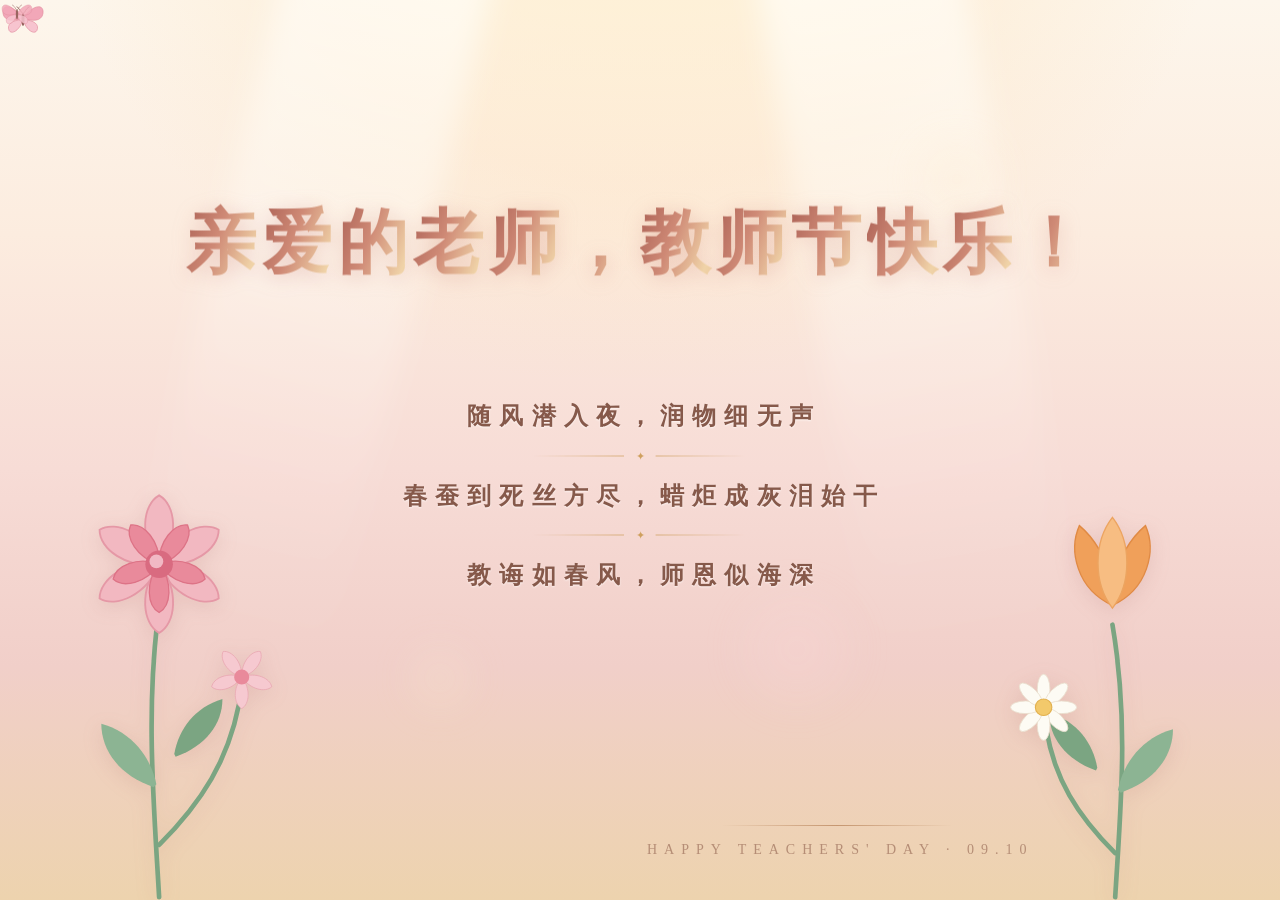
==== commit 12819c64: "Redesign: morning garden theme, add teacher fu" ====
--- a/index.html
+++ b/index.html
@@ -4,8 +4,8 @@
     <meta charset="UTF-8" />
     <meta name="viewport" content="width=device-width, initial-scale=1.0" />
     <title>教师节快乐 · 感恩有你</title>
-    <script type="module" crossorigin src="./assets/index-BDNtfFwi.js"></script>
-    <link rel="stylesheet" crossorigin href="./assets/index-C-3IeNRM.css">
+    <script type="module" crossorigin src="./assets/index-BqU4fGas.js"></script>
+    <link rel="stylesheet" crossorigin href="./assets/index-CBJTY0bW.css">
   </head>
   <body>
     <div id="root"></div>
--- a/assets/index-CBJTY0bW.css
+++ b/assets/index-CBJTY0bW.css
@@ -0,0 +1 @@
+*,:before,:after{--tw-border-spacing-x: 0;--tw-border-spacing-y: 0;--tw-translate-x: 0;--tw-translate-y: 0;--tw-rotate: 0;--tw-skew-x: 0;--tw-skew-y: 0;--tw-scale-x: 1;--tw-scale-y: 1;--tw-pan-x: ;--tw-pan-y: ;--tw-pinch-zoom: ;--tw-scroll-snap-strictness: proximity;--tw-gradient-from-position: ;--tw-gradient-via-position: ;--tw-gradient-to-position: ;--tw-ordinal: ;--tw-slashed-zero: ;--tw-numeric-figure: ;--tw-numeric-spacing: ;--tw-numeric-fraction: ;--tw-ring-inset: ;--tw-ring-offset-width: 0px;--tw-ring-offset-color: #fff;--tw-ring-color: rgb(59 130 246 / .5);--tw-ring-offset-shadow: 0 0 #0000;--tw-ring-shadow: 0 0 #0000;--tw-shadow: 0 0 #0000;--tw-shadow-colored: 0 0 #0000;--tw-blur: ;--tw-brightness: ;--tw-contrast: ;--tw-grayscale: ;--tw-hue-rotate: ;--tw-invert: ;--tw-saturate: ;--tw-sepia: ;--tw-drop-shadow: ;--tw-backdrop-blur: ;--tw-backdrop-brightness: ;--tw-backdrop-contrast: ;--tw-backdrop-grayscale: ;--tw-backdrop-hue-rotate: ;--tw-backdrop-invert: ;--tw-backdrop-opacity: ;--tw-backdrop-saturate: ;--tw-backdrop-sepia: ;--tw-contain-size: ;--tw-contain-layout: ;--tw-contain-paint: ;--tw-contain-style: }::backdrop{--tw-border-spacing-x: 0;--tw-border-spacing-y: 0;--tw-translate-x: 0;--tw-translate-y: 0;--tw-rotate: 0;--tw-skew-x: 0;--tw-skew-y: 0;--tw-scale-x: 1;--tw-scale-y: 1;--tw-pan-x: ;--tw-pan-y: ;--tw-pinch-zoom: ;--tw-scroll-snap-strictness: proximity;--tw-gradient-from-position: ;--tw-gradient-via-position: ;--tw-gradient-to-position: ;--tw-ordinal: ;--tw-slashed-zero: ;--tw-numeric-figure: ;--tw-numeric-spacing: ;--tw-numeric-fraction: ;--tw-ring-inset: ;--tw-ring-offset-width: 0px;--tw-ring-offset-color: #fff;--tw-ring-color: rgb(59 130 246 / .5);--tw-ring-offset-shadow: 0 0 #0000;--tw-ring-shadow: 0 0 #0000;--tw-shadow: 0 0 #0000;--tw-shadow-colored: 0 0 #0000;--tw-blur: ;--tw-brightness: ;--tw-contrast: ;--tw-grayscale: ;--tw-hue-rotate: ;--tw-invert: ;--tw-saturate: ;--tw-sepia: ;--tw-drop-shadow: ;--tw-backdrop-blur: ;--tw-backdrop-brightness: ;--tw-backdrop-contrast: ;--tw-backdrop-grayscale: ;--tw-backdrop-hue-rotate: ;--tw-backdrop-invert: ;--tw-backdrop-opacity: ;--tw-backdrop-saturate: ;--tw-backdrop-sepia: ;--tw-contain-size: ;--tw-contain-layout: ;--tw-contain-paint: ;--tw-contain-style: }*,:before,:after{box-sizing:border-box;border-width:0;border-style:solid;border-color:#e5e7eb}:before,:after{--tw-content: ""}html,:host{line-height:1.5;-webkit-text-size-adjust:100%;-moz-tab-size:4;-o-tab-size:4;tab-size:4;font-family:ui-sans-serif,system-ui,sans-serif,"Apple Color Emoji","Segoe UI Emoji",Segoe UI Symbol,"Noto Color Emoji";font-feature-settings:normal;font-variation-settings:normal;-webkit-tap-highlight-color:transparent}body{margin:0;line-height:inherit}hr{height:0;color:inherit;border-top-width:1px}abbr:where([title]){-webkit-text-decoration:underline dotted;text-decoration:underline dotted}h1,h2,h3,h4,h5,h6{font-size:inherit;font-weight:inherit}a{color:inherit;text-decoration:inherit}b,strong{font-weight:bolder}code,kbd,samp,pre{font-family:ui-monospace,SFMono-Regular,Menlo,Monaco,Consolas,Liberation Mono,Courier New,monospace;font-feature-settings:normal;font-variation-settings:normal;font-size:1em}small{font-size:80%}sub,sup{font-size:75%;line-height:0;position:relative;vertical-align:baseline}sub{bottom:-.25em}sup{top:-.5em}table{text-indent:0;border-color:inherit;border-collapse:collapse}button,input,optgroup,select,textarea{font-family:inherit;font-feature-settings:inherit;font-variation-settings:inherit;font-size:100%;font-weight:inherit;line-height:inherit;letter-spacing:inherit;color:inherit;margin:0;padding:0}button,select{text-transform:none}button,input:where([type=button]),input:where([type=reset]),input:where([type=submit]){-webkit-appearance:button;background-color:transparent;background-image:none}:-moz-focusring{outline:auto}:-moz-ui-invalid{box-shadow:none}progress{vertical-align:baseline}::-webkit-inner-spin-button,::-webkit-outer-spin-button{height:auto}[type=search]{-webkit-appearance:textfield;outline-offset:-2px}::-webkit-search-decoration{-webkit-appearance:none}::-webkit-file-upload-button{-webkit-appearance:button;font:inherit}summary{display:list-item}blockquote,dl,dd,h1,h2,h3,h4,h5,h6,hr,figure,p,pre{margin:0}fieldset{margin:0;padding:0}legend{padding:0}ol,ul,menu{list-style:none;margin:0;padding:0}dialog{padding:0}textarea{resize:vertical}input::-moz-placeholder,textarea::-moz-placeholder{opacity:1;color:#9ca3af}input::placeholder,textarea::placeholder{opacity:1;color:#9ca3af}button,[role=button]{cursor:pointer}:disabled{cursor:default}img,svg,video,canvas,audio,iframe,embed,object{display:block;vertical-align:middle}img,video{max-width:100%;height:auto}[hidden]:where(:not([hidden=until-found])){display:none}:root{--background: 0 0% 100%;--foreground: 240 10% 3.9%;--card: 0 0% 100%;--card-foreground: 240 10% 3.9%;--popover: 0 0% 100%;--popover-foreground: 240 10% 3.9%;--primary: 240 5.9% 10%;--primary-foreground: 0 0% 98%;--secondary: 240 4.8% 95.9%;--secondary-foreground: 240 5.9% 10%;--muted: 240 4.8% 95.9%;--muted-foreground: 240 3.8% 46.1%;--accent: 240 4.8% 95.9%;--accent-foreground: 240 5.9% 10%;--destructive: 0 84.2% 60.2%;--destructive-foreground: 0 0% 98%;--border: 240 5.9% 90%;--input: 240 5.9% 90%;--ring: 240 5.9% 10%;--radius: .625rem;--sidebar-background: 0 0% 98%;--sidebar-foreground: 240 5.3% 26.1%;--sidebar-primary: 240 5.9% 10%;--sidebar-primary-foreground: 0 0% 98%;--sidebar-accent: 240 4.8% 95.9%;--sidebar-accent-foreground: 240 5.9% 10%;--sidebar-border: 220 13% 91%;--sidebar-ring: 217.2 91.2% 59.8%}.dark{--background: 240 10% 3.9%;--foreground: 0 0% 98%;--card: 240 10% 3.9%;--card-foreground: 0 0% 98%;--popover: 240 10% 3.9%;--popover-foreground: 0 0% 98%;--primary: 0 0% 98%;--primary-foreground: 240 5.9% 10%;--secondary: 240 3.7% 15.9%;--secondary-foreground: 0 0% 98%;--muted: 240 3.7% 15.9%;--muted-foreground: 240 5% 64.9%;--accent: 240 3.7% 15.9%;--accent-foreground: 0 0% 98%;--destructive: 0 62.8% 30.6%;--destructive-foreground: 0 0% 98%;--border: 240 3.7% 15.9%;--input: 240 3.7% 15.9%;--ring: 240 4.9% 83.9%;--sidebar-background: 240 5.9% 10%;--sidebar-foreground: 240 4.8% 95.9%;--sidebar-primary: 224.3 76.3% 48%;--sidebar-primary-foreground: 0 0% 100%;--sidebar-accent: 240 3.7% 15.9%;--sidebar-accent-foreground: 240 4.8% 95.9%;--sidebar-border: 240 3.7% 15.9%;--sidebar-ring: 217.2 91.2% 59.8%}*{border-color:hsl(var(--border))}body{background-color:hsl(var(--background));color:hsl(var(--foreground))}.sr-only{position:absolute;width:1px;height:1px;padding:0;margin:-1px;overflow:hidden;clip:rect(0,0,0,0);white-space:nowrap;border-width:0}.pointer-events-none{pointer-events:none}.visible{visibility:visible}.invisible{visibility:hidden}.fixed{position:fixed}.absolute{position:absolute}.relative{position:relative}.inset-0{inset:0}.inset-x-0{left:0;right:0}.inset-y-0{top:0;bottom:0}.-bottom-12{bottom:-3rem}.-left-12{left:-3rem}.-right-12{right:-3rem}.-top-12{top:-3rem}.bottom-0{bottom:0}.left-0{left:0}.left-1\/2{left:50%}.left-2{left:.5rem}.left-\[50\%\]{left:50%}.right-0{right:0}.right-1{right:.25rem}.right-2{right:.5rem}.right-3{right:.75rem}.right-4{right:1rem}.top-0{top:0}.top-1\.5{top:.375rem}.top-1\/2{top:50%}.top-3\.5{top:.875rem}.top-4{top:1rem}.top-\[1px\]{top:1px}.top-\[50\%\]{top:50%}.top-\[60\%\]{top:60%}.top-full{top:100%}.isolate{isolation:isolate}.z-10{z-index:10}.z-20{z-index:20}.z-50{z-index:50}.z-\[1\]{z-index:1}.order-first{order:-9999}.order-last{order:9999}.col-start-2{grid-column-start:2}.row-span-2{grid-row:span 2 / span 2}.row-start-1{grid-row-start:1}.\!m-0{margin:0!important}.-mx-1{margin-left:-.25rem;margin-right:-.25rem}.-my-2{margin-top:-.5rem;margin-bottom:-.5rem}.mx-2{margin-left:.5rem;margin-right:.5rem}.mx-3\.5{margin-left:.875rem;margin-right:.875rem}.mx-auto{margin-left:auto;margin-right:auto}.my-0{margin-top:0;margin-bottom:0}.my-0\.5{margin-top:.125rem;margin-bottom:.125rem}.my-1{margin-top:.25rem;margin-bottom:.25rem}.-ml-4{margin-left:-1rem}.-mt-4{margin-top:-1rem}.mb-2{margin-bottom:.5rem}.mb-3{margin-bottom:.75rem}.ml-1{margin-left:.25rem}.ml-4{margin-left:1rem}.ml-auto{margin-left:auto}.mt-1\.5{margin-top:.375rem}.mt-2{margin-top:.5rem}.mt-4{margin-top:1rem}.mt-auto{margin-top:auto}.line-clamp-1{overflow:hidden;display:-webkit-box;-webkit-box-orient:vertical;-webkit-line-clamp:1}.line-clamp-2{overflow:hidden;display:-webkit-box;-webkit-box-orient:vertical;-webkit-line-clamp:2}.block{display:block}.flex{display:flex}.inline-flex{display:inline-flex}.table{display:table}.table-caption{display:table-caption}.table-cell{display:table-cell}.table-row{display:table-row}.grid{display:grid}.hidden{display:none}.aspect-square{aspect-ratio:1 / 1}.aspect-video{aspect-ratio:16 / 9}.size-10{width:2.5rem;height:2.5rem}.size-2{width:.5rem;height:.5rem}.size-2\.5{width:.625rem;height:.625rem}.size-3{width:.75rem;height:.75rem}.size-3\.5{width:.875rem;height:.875rem}.size-4{width:1rem;height:1rem}.size-6{width:1.5rem;height:1.5rem}.size-7{width:1.75rem;height:1.75rem}.size-8{width:2rem;height:2rem}.size-9{width:2.25rem;height:2.25rem}.size-auto{width:auto;height:auto}.size-full{width:100%;height:100%}.h-1\.5{height:.375rem}.h-10{height:2.5rem}.h-12{height:3rem}.h-2{height:.5rem}.h-2\.5{height:.625rem}.h-4{height:1rem}.h-5{height:1.25rem}.h-6{height:1.5rem}.h-7{height:1.75rem}.h-8{height:2rem}.h-9{height:2.25rem}.h-\[1\.15rem\]{height:1.15rem}.h-\[calc\(100\%-1px\)\]{height:calc(100% - 1px)}.h-\[var\(--radix-navigation-menu-viewport-height\)\]{height:var(--radix-navigation-menu-viewport-height)}.h-\[var\(--radix-select-trigger-height\)\]{height:var(--radix-select-trigger-height)}.h-auto{height:auto}.h-full{height:100%}.h-px{height:1px}.h-svh{height:100svh}.max-h-\[300px\]{max-height:300px}.min-h-0{min-height:0px}.min-h-16{min-height:4rem}.min-h-4{min-height:1rem}.min-h-svh{min-height:100svh}.w-0{width:0px}.w-1{width:.25rem}.w-2{width:.5rem}.w-2\.5{width:.625rem}.w-3{width:.75rem}.w-3\/4{width:75%}.w-4{width:1rem}.w-5{width:1.25rem}.w-64{width:16rem}.w-72{width:18rem}.w-8{width:2rem}.w-9{width:2.25rem}.w-\[100px\]{width:100px}.w-auto{width:auto}.w-fit{width:-moz-fit-content;width:fit-content}.w-full{width:100%}.w-max{width:-moz-max-content;width:max-content}.w-px{width:1px}.min-w-0{min-width:0px}.min-w-10{min-width:2.5rem}.min-w-5{min-width:1.25rem}.min-w-8{min-width:2rem}.min-w-9{min-width:2.25rem}.min-w-\[12rem\]{min-width:12rem}.min-w-\[8rem\]{min-width:8rem}.min-w-\[var\(--radix-select-trigger-width\)\]{min-width:var(--radix-select-trigger-width)}.max-w-\[calc\(100\%-2rem\)\]{max-width:calc(100% - 2rem)}.max-w-max{max-width:-moz-max-content;max-width:max-content}.max-w-sm{max-width:24rem}.flex-1{flex:1 1 0%}.shrink-0{flex-shrink:0}.grow{flex-grow:1}.grow-0{flex-grow:0}.basis-full{flex-basis:100%}.caption-bottom{caption-side:bottom}.border-collapse{border-collapse:collapse}.-translate-x-1\/2{--tw-translate-x: -50%;transform:translate(var(--tw-translate-x),var(--tw-translate-y)) rotate(var(--tw-rotate)) skew(var(--tw-skew-x)) skewY(var(--tw-skew-y)) scaleX(var(--tw-scale-x)) scaleY(var(--tw-scale-y))}.-translate-x-px{--tw-translate-x: -1px;transform:translate(var(--tw-translate-x),var(--tw-translate-y)) rotate(var(--tw-rotate)) skew(var(--tw-skew-x)) skewY(var(--tw-skew-y)) scaleX(var(--tw-scale-x)) scaleY(var(--tw-scale-y))}.-translate-y-1\/2{--tw-translate-y: -50%;transform:translate(var(--tw-translate-x),var(--tw-translate-y)) rotate(var(--tw-rotate)) skew(var(--tw-skew-x)) skewY(var(--tw-skew-y)) scaleX(var(--tw-scale-x)) scaleY(var(--tw-scale-y))}.translate-x-\[-50\%\]{--tw-translate-x: -50%;transform:translate(var(--tw-translate-x),var(--tw-translate-y)) rotate(var(--tw-rotate)) skew(var(--tw-skew-x)) skewY(var(--tw-skew-y)) scaleX(var(--tw-scale-x)) scaleY(var(--tw-scale-y))}.translate-x-px{--tw-translate-x: 1px;transform:translate(var(--tw-translate-x),var(--tw-translate-y)) rotate(var(--tw-rotate)) skew(var(--tw-skew-x)) skewY(var(--tw-skew-y)) scaleX(var(--tw-scale-x)) scaleY(var(--tw-scale-y))}.translate-y-0\.5{--tw-translate-y: .125rem;transform:translate(var(--tw-translate-x),var(--tw-translate-y)) rotate(var(--tw-rotate)) skew(var(--tw-skew-x)) skewY(var(--tw-skew-y)) scaleX(var(--tw-scale-x)) scaleY(var(--tw-scale-y))}.translate-y-\[-50\%\]{--tw-translate-y: -50%;transform:translate(var(--tw-translate-x),var(--tw-translate-y)) rotate(var(--tw-rotate)) skew(var(--tw-skew-x)) skewY(var(--tw-skew-y)) scaleX(var(--tw-scale-x)) scaleY(var(--tw-scale-y))}.translate-y-\[calc\(-50\%_-_2px\)\]{--tw-translate-y: calc(-50% - 2px) ;transform:translate(var(--tw-translate-x),var(--tw-translate-y)) rotate(var(--tw-rotate)) skew(var(--tw-skew-x)) skewY(var(--tw-skew-y)) scaleX(var(--tw-scale-x)) scaleY(var(--tw-scale-y))}.rotate-45{--tw-rotate: 45deg;transform:translate(var(--tw-translate-x),var(--tw-translate-y)) rotate(var(--tw-rotate)) skew(var(--tw-skew-x)) skewY(var(--tw-skew-y)) scaleX(var(--tw-scale-x)) scaleY(var(--tw-scale-y))}.rotate-90{--tw-rotate: 90deg;transform:translate(var(--tw-translate-x),var(--tw-translate-y)) rotate(var(--tw-rotate)) skew(var(--tw-skew-x)) skewY(var(--tw-skew-y)) scaleX(var(--tw-scale-x)) scaleY(var(--tw-scale-y))}.transform{transform:translate(var(--tw-translate-x),var(--tw-translate-y)) rotate(var(--tw-rotate)) skew(var(--tw-skew-x)) skewY(var(--tw-skew-y)) scaleX(var(--tw-scale-x)) scaleY(var(--tw-scale-y))}@keyframes caret-blink{0%,70%,to{opacity:1}20%,50%{opacity:0}}.animate-caret-blink{animation:caret-blink 1.25s ease-out infinite}@keyframes pulse{50%{opacity:.5}}.animate-pulse{animation:pulse 2s cubic-bezier(.4,0,.6,1) infinite}@keyframes spin{to{transform:rotate(360deg)}}.animate-spin{animation:spin 1s linear infinite}.cursor-default{cursor:default}.cursor-text{cursor:text}.touch-none{touch-action:none}.select-none{-webkit-user-select:none;-moz-user-select:none;user-select:none}.resize-none{resize:none}.scroll-my-1{scroll-margin-top:.25rem;scroll-margin-bottom:.25rem}.scroll-py-1{scroll-padding-top:.25rem;scroll-padding-bottom:.25rem}.list-disc{list-style-type:disc}.list-none{list-style-type:none}.auto-rows-min{grid-auto-rows:min-content}.grid-cols-\[0_1fr\]{grid-template-columns:0 1fr}.grid-rows-\[auto_auto\]{grid-template-rows:auto auto}.flex-row{flex-direction:row}.flex-col{flex-direction:column}.flex-col-reverse{flex-direction:column-reverse}.flex-wrap{flex-wrap:wrap}.place-content-center{place-content:center}.items-start{align-items:flex-start}.items-end{align-items:flex-end}.items-center{align-items:center}.items-stretch{align-items:stretch}.justify-start{justify-content:flex-start}.justify-center{justify-content:center}.justify-between{justify-content:space-between}.justify-items-start{justify-items:start}.gap-0\.5{gap:.125rem}.gap-1{gap:.25rem}.gap-1\.5{gap:.375rem}.gap-2{gap:.5rem}.gap-2\.5{gap:.625rem}.gap-3{gap:.75rem}.gap-4{gap:1rem}.gap-6{gap:1.5rem}.gap-7{gap:1.75rem}.gap-\[--spacing\(var\(--gap\)\)\]{gap:var(--spacing(var(--gap)))}.gap-y-0\.5{row-gap:.125rem}.self-start{align-self:flex-start}.self-stretch{align-self:stretch}.justify-self-end{justify-self:end}.overflow-auto{overflow:auto}.overflow-hidden{overflow:hidden}.overflow-x-auto{overflow-x:auto}.overflow-y-auto{overflow-y:auto}.overflow-x-hidden{overflow-x:hidden}.whitespace-nowrap{white-space:nowrap}.text-balance{text-wrap:balance}.break-words{overflow-wrap:break-word}.rounded-\[2px\]{border-radius:2px}.rounded-\[4px\]{border-radius:4px}.rounded-\[calc\(var\(--radius\)-5px\)\]{border-radius:calc(var(--radius) - 5px)}.rounded-\[inherit\]{border-radius:inherit}.rounded-full{border-radius:9999px}.rounded-lg{border-radius:var(--radius)}.rounded-md{border-radius:calc(var(--radius) - 2px)}.rounded-none{border-radius:0}.rounded-sm{border-radius:calc(var(--radius) - 4px)}.rounded-xl{border-radius:calc(var(--radius) + 4px)}.rounded-xs{border-radius:calc(var(--radius) - 6px)}.rounded-l-md{border-top-left-radius:calc(var(--radius) - 2px);border-bottom-left-radius:calc(var(--radius) - 2px)}.rounded-r-md{border-top-right-radius:calc(var(--radius) - 2px);border-bottom-right-radius:calc(var(--radius) - 2px)}.rounded-tl-sm{border-top-left-radius:calc(var(--radius) - 4px)}.border{border-width:1px}.border-0{border-width:0px}.border-\[1\.5px\]{border-width:1.5px}.border-y{border-top-width:1px;border-bottom-width:1px}.border-b{border-bottom-width:1px}.border-l{border-left-width:1px}.border-r{border-right-width:1px}.border-t{border-top-width:1px}.border-dashed{border-style:dashed}.border-border{border-color:hsl(var(--border))}.border-border\/50{border-color:hsl(var(--border) / .5)}.border-input{border-color:hsl(var(--input))}.border-primary{border-color:hsl(var(--primary))}.border-sidebar-border{border-color:hsl(var(--sidebar-border))}.border-transparent{border-color:transparent}.border-l-transparent{border-left-color:transparent}.border-t-transparent{border-top-color:transparent}.bg-accent{background-color:hsl(var(--accent))}.bg-background{background-color:hsl(var(--background))}.bg-black\/50{background-color:#00000080}.bg-border{background-color:hsl(var(--border))}.bg-card{background-color:hsl(var(--card))}.bg-destructive{--tw-bg-opacity: 1;background-color:hsl(var(--destructive) / var(--tw-bg-opacity, 1))}.bg-foreground{background-color:hsl(var(--foreground))}.bg-input{background-color:hsl(var(--input))}.bg-muted{background-color:hsl(var(--muted))}.bg-muted\/50{background-color:hsl(var(--muted) / .5)}.bg-popover{background-color:hsl(var(--popover))}.bg-primary{background-color:hsl(var(--primary))}.bg-primary\/20{background-color:hsl(var(--primary) / .2)}.bg-secondary{background-color:hsl(var(--secondary))}.bg-sidebar{background-color:hsl(var(--sidebar-background))}.bg-sidebar-border{background-color:hsl(var(--sidebar-border))}.bg-transparent{background-color:transparent}.bg-white{--tw-bg-opacity: 1;background-color:rgb(255 255 255 / var(--tw-bg-opacity, 1))}.fill-current{fill:currentColor}.fill-foreground{fill:hsl(var(--foreground))}.fill-primary{fill:hsl(var(--primary))}.p-0{padding:0}.p-1{padding:.25rem}.p-2{padding:.5rem}.p-3{padding:.75rem}.p-4{padding:1rem}.p-6{padding:1.5rem}.p-\[3px\]{padding:3px}.p-px{padding:1px}.px-1{padding-left:.25rem;padding-right:.25rem}.px-1\.5{padding-left:.375rem;padding-right:.375rem}.px-2{padding-left:.5rem;padding-right:.5rem}.px-2\.5{padding-left:.625rem;padding-right:.625rem}.px-3{padding-left:.75rem;padding-right:.75rem}.px-4{padding-left:1rem;padding-right:1rem}.px-6{padding-left:1.5rem;padding-right:1.5rem}.py-0\.5{padding-top:.125rem;padding-bottom:.125rem}.py-1{padding-top:.25rem;padding-bottom:.25rem}.py-1\.5{padding-top:.375rem;padding-bottom:.375rem}.py-2{padding-top:.5rem;padding-bottom:.5rem}.py-3{padding-top:.75rem;padding-bottom:.75rem}.py-4{padding-top:1rem;padding-bottom:1rem}.py-6{padding-top:1.5rem;padding-bottom:1.5rem}.pb-3{padding-bottom:.75rem}.pb-4{padding-bottom:1rem}.pl-2{padding-left:.5rem}.pl-3{padding-left:.75rem}.pl-4{padding-left:1rem}.pl-8{padding-left:2rem}.pr-1{padding-right:.25rem}.pr-2{padding-right:.5rem}.pr-2\.5{padding-right:.625rem}.pr-3{padding-right:.75rem}.pr-8{padding-right:2rem}.pt-0{padding-top:0}.pt-3{padding-top:.75rem}.pt-4{padding-top:1rem}.text-left{text-align:left}.text-center{text-align:center}.align-middle{vertical-align:middle}.font-mono{font-family:ui-monospace,SFMono-Regular,Menlo,Monaco,Consolas,Liberation Mono,Courier New,monospace}.font-sans{font-family:ui-sans-serif,system-ui,sans-serif,"Apple Color Emoji","Segoe UI Emoji",Segoe UI Symbol,"Noto Color Emoji"}.text-\[0\.8rem\]{font-size:.8rem}.text-base{font-size:1rem;line-height:1.5rem}.text-lg{font-size:1.125rem;line-height:1.75rem}.text-sm{font-size:.875rem;line-height:1.25rem}.text-sm\/relaxed{font-size:.875rem;line-height:1.625}.text-xs{font-size:.75rem;line-height:1rem}.font-medium{font-weight:500}.font-normal{font-weight:400}.font-semibold{font-weight:600}.tabular-nums{--tw-numeric-spacing: tabular-nums;font-variant-numeric:var(--tw-ordinal) var(--tw-slashed-zero) var(--tw-numeric-figure) var(--tw-numeric-spacing) var(--tw-numeric-fraction)}.leading-none{line-height:1}.leading-normal{line-height:1.5}.leading-snug{line-height:1.375}.tracking-tight{letter-spacing:-.025em}.tracking-widest{letter-spacing:.1em}.text-accent-foreground{color:hsl(var(--accent-foreground))}.text-background{color:hsl(var(--background))}.text-card-foreground{color:hsl(var(--card-foreground))}.text-current{color:currentColor}.text-destructive{--tw-text-opacity: 1;color:hsl(var(--destructive) / var(--tw-text-opacity, 1))}.text-foreground{color:hsl(var(--foreground))}.text-muted-foreground{color:hsl(var(--muted-foreground))}.text-popover-foreground{color:hsl(var(--popover-foreground))}.text-primary{color:hsl(var(--primary))}.text-primary-foreground{color:hsl(var(--primary-foreground))}.text-secondary-foreground{color:hsl(var(--secondary-foreground))}.text-sidebar-foreground{color:hsl(var(--sidebar-foreground))}.text-sidebar-foreground\/70{color:hsl(var(--sidebar-foreground) / .7)}.text-white{--tw-text-opacity: 1;color:rgb(255 255 255 / var(--tw-text-opacity, 1))}.underline-offset-4{text-underline-offset:4px}.opacity-0{opacity:0}.opacity-50{opacity:.5}.opacity-70{opacity:.7}.shadow{--tw-shadow: 0 1px 3px 0 rgb(0 0 0 / .1), 0 1px 2px -1px rgb(0 0 0 / .1);--tw-shadow-colored: 0 1px 3px 0 var(--tw-shadow-color), 0 1px 2px -1px var(--tw-shadow-color);box-shadow:var(--tw-ring-offset-shadow, 0 0 #0000),var(--tw-ring-shadow, 0 0 #0000),var(--tw-shadow)}.shadow-\[0_0_0_1px_hsl\(var\(--sidebar-border\)\)\]{--tw-shadow: 0 0 0 1px hsl(var(--sidebar-border));--tw-shadow-colored: 0 0 0 1px var(--tw-shadow-color);box-shadow:var(--tw-ring-offset-shadow, 0 0 #0000),var(--tw-ring-shadow, 0 0 #0000),var(--tw-shadow)}.shadow-lg{--tw-shadow: 0 10px 15px -3px rgb(0 0 0 / .1), 0 4px 6px -4px rgb(0 0 0 / .1);--tw-shadow-colored: 0 10px 15px -3px var(--tw-shadow-color), 0 4px 6px -4px var(--tw-shadow-color);box-shadow:var(--tw-ring-offset-shadow, 0 0 #0000),var(--tw-ring-shadow, 0 0 #0000),var(--tw-shadow)}.shadow-md{--tw-shadow: 0 4px 6px -1px rgb(0 0 0 / .1), 0 2px 4px -2px rgb(0 0 0 / .1);--tw-shadow-colored: 0 4px 6px -1px var(--tw-shadow-color), 0 2px 4px -2px var(--tw-shadow-color);box-shadow:var(--tw-ring-offset-shadow, 0 0 #0000),var(--tw-ring-shadow, 0 0 #0000),var(--tw-shadow)}.shadow-none{--tw-shadow: 0 0 #0000;--tw-shadow-colored: 0 0 #0000;box-shadow:var(--tw-ring-offset-shadow, 0 0 #0000),var(--tw-ring-shadow, 0 0 #0000),var(--tw-shadow)}.shadow-sm{--tw-shadow: 0 1px 2px 0 rgb(0 0 0 / .05);--tw-shadow-colored: 0 1px 2px 0 var(--tw-shadow-color);box-shadow:var(--tw-ring-offset-shadow, 0 0 #0000),var(--tw-ring-shadow, 0 0 #0000),var(--tw-shadow)}.shadow-xl{--tw-shadow: 0 20px 25px -5px rgb(0 0 0 / .1), 0 8px 10px -6px rgb(0 0 0 / .1);--tw-shadow-colored: 0 20px 25px -5px var(--tw-shadow-color), 0 8px 10px -6px var(--tw-shadow-color);box-shadow:var(--tw-ring-offset-shadow, 0 0 #0000),var(--tw-ring-shadow, 0 0 #0000),var(--tw-shadow)}.shadow-xs{--tw-shadow: 0 1px 2px 0 rgb(0 0 0 / .05);--tw-shadow-colored: 0 1px 2px 0 var(--tw-shadow-color);box-shadow:var(--tw-ring-offset-shadow, 0 0 #0000),var(--tw-ring-shadow, 0 0 #0000),var(--tw-shadow)}.outline-none{outline:2px solid transparent;outline-offset:2px}.outline{outline-style:solid}.ring-0{--tw-ring-offset-shadow: var(--tw-ring-inset) 0 0 0 var(--tw-ring-offset-width) var(--tw-ring-offset-color);--tw-ring-shadow: var(--tw-ring-inset) 0 0 0 calc(0px + var(--tw-ring-offset-width)) var(--tw-ring-color);box-shadow:var(--tw-ring-offset-shadow),var(--tw-ring-shadow),var(--tw-shadow, 0 0 #0000)}.ring-ring\/50{--tw-ring-color: hsl(var(--ring) / .5)}.ring-sidebar-ring{--tw-ring-color: hsl(var(--sidebar-ring))}.ring-offset-background{--tw-ring-offset-color: hsl(var(--background))}.filter{filter:var(--tw-blur) var(--tw-brightness) var(--tw-contrast) var(--tw-grayscale) var(--tw-hue-rotate) var(--tw-invert) var(--tw-saturate) var(--tw-sepia) var(--tw-drop-shadow)}.transition{transition-property:color,background-color,border-color,text-decoration-color,fill,stroke,opacity,box-shadow,transform,filter,backdrop-filter;transition-timing-function:cubic-bezier(.4,0,.2,1);transition-duration:.15s}.transition-\[color\,box-shadow\]{transition-property:color,box-shadow;transition-timing-function:cubic-bezier(.4,0,.2,1);transition-duration:.15s}.transition-\[left\,right\,width\]{transition-property:left,right,width;transition-timing-function:cubic-bezier(.4,0,.2,1);transition-duration:.15s}.transition-\[margin\,opacity\]{transition-property:margin,opacity;transition-timing-function:cubic-bezier(.4,0,.2,1);transition-duration:.15s}.transition-\[width\,height\,padding\]{transition-property:width,height,padding;transition-timing-function:cubic-bezier(.4,0,.2,1);transition-duration:.15s}.transition-\[width\]{transition-property:width;transition-timing-function:cubic-bezier(.4,0,.2,1);transition-duration:.15s}.transition-all{transition-property:all;transition-timing-function:cubic-bezier(.4,0,.2,1);transition-duration:.15s}.transition-colors{transition-property:color,background-color,border-color,text-decoration-color,fill,stroke;transition-timing-function:cubic-bezier(.4,0,.2,1);transition-duration:.15s}.transition-none{transition-property:none}.transition-opacity{transition-property:opacity;transition-timing-function:cubic-bezier(.4,0,.2,1);transition-duration:.15s}.transition-shadow{transition-property:box-shadow;transition-timing-function:cubic-bezier(.4,0,.2,1);transition-duration:.15s}.transition-transform{transition-property:transform;transition-timing-function:cubic-bezier(.4,0,.2,1);transition-duration:.15s}.duration-100{transition-duration:.1s}.duration-1000{transition-duration:1s}.duration-200{transition-duration:.2s}.duration-300{transition-duration:.3s}.ease-in-out{transition-timing-function:cubic-bezier(.4,0,.2,1)}.ease-linear{transition-timing-function:linear}@keyframes enter{0%{opacity:var(--tw-enter-opacity, 1);transform:translate3d(var(--tw-enter-translate-x, 0),var(--tw-enter-translate-y, 0),0) scale3d(var(--tw-enter-scale, 1),var(--tw-enter-scale, 1),var(--tw-enter-scale, 1)) rotate(var(--tw-enter-rotate, 0))}}@keyframes exit{to{opacity:var(--tw-exit-opacity, 1);transform:translate3d(var(--tw-exit-translate-x, 0),var(--tw-exit-translate-y, 0),0) scale3d(var(--tw-exit-scale, 1),var(--tw-exit-scale, 1),var(--tw-exit-scale, 1)) rotate(var(--tw-exit-rotate, 0))}}.animate-in{animation-name:enter;animation-duration:.15s;--tw-enter-opacity: initial;--tw-enter-scale: initial;--tw-enter-rotate: initial;--tw-enter-translate-x: initial;--tw-enter-translate-y: initial}.fade-in-0{--tw-enter-opacity: 0}.zoom-in-95{--tw-enter-scale: .95}.duration-100{animation-duration:.1s}.duration-1000{animation-duration:1s}.duration-200{animation-duration:.2s}.duration-300{animation-duration:.3s}.ease-in-out{animation-timing-function:cubic-bezier(.4,0,.2,1)}.ease-linear{animation-timing-function:linear}.\[--cell-size\:--spacing\(8\)\]{--cell-size: var(--spacing(8))}.selection\:bg-primary *::-moz-selection{background-color:hsl(var(--primary))}.selection\:bg-primary *::selection{background-color:hsl(var(--primary))}.selection\:text-primary-foreground *::-moz-selection{color:hsl(var(--primary-foreground))}.selection\:text-primary-foreground *::selection{color:hsl(var(--primary-foreground))}.selection\:bg-primary::-moz-selection{background-color:hsl(var(--primary))}.selection\:bg-primary::selection{background-color:hsl(var(--primary))}.selection\:text-primary-foreground::-moz-selection{color:hsl(var(--primary-foreground))}.selection\:text-primary-foreground::selection{color:hsl(var(--primary-foreground))}.file\:inline-flex::file-selector-button{display:inline-flex}.file\:h-7::file-selector-button{height:1.75rem}.file\:border-0::file-selector-button{border-width:0px}.file\:bg-transparent::file-selector-button{background-color:transparent}.file\:text-sm::file-selector-button{font-size:.875rem;line-height:1.25rem}.file\:font-medium::file-selector-button{font-weight:500}.file\:text-foreground::file-selector-button{color:hsl(var(--foreground))}.placeholder\:text-muted-foreground::-moz-placeholder{color:hsl(var(--muted-foreground))}.placeholder\:text-muted-foreground::placeholder{color:hsl(var(--muted-foreground))}.after\:absolute:after{content:var(--tw-content);position:absolute}.after\:-inset-2:after{content:var(--tw-content);inset:-.5rem}.after\:inset-y-0:after{content:var(--tw-content);top:0;bottom:0}.after\:left-1\/2:after{content:var(--tw-content);left:50%}.after\:w-1:after{content:var(--tw-content);width:.25rem}.after\:w-\[2px\]:after{content:var(--tw-content);width:2px}.after\:-translate-x-1\/2:after{content:var(--tw-content);--tw-translate-x: -50%;transform:translate(var(--tw-translate-x),var(--tw-translate-y)) rotate(var(--tw-rotate)) skew(var(--tw-skew-x)) skewY(var(--tw-skew-y)) scaleX(var(--tw-scale-x)) scaleY(var(--tw-scale-y))}.first\:rounded-l-md:first-child{border-top-left-radius:calc(var(--radius) - 2px);border-bottom-left-radius:calc(var(--radius) - 2px)}.first\:border-l:first-child{border-left-width:1px}.last\:mt-0:last-child{margin-top:0}.last\:rounded-r-md:last-child{border-top-right-radius:calc(var(--radius) - 2px);border-bottom-right-radius:calc(var(--radius) - 2px)}.last\:border-b-0:last-child{border-bottom-width:0px}.hover\:bg-accent:hover{background-color:hsl(var(--accent))}.hover\:bg-destructive\/90:hover{background-color:hsl(var(--destructive) / .9)}.hover\:bg-muted:hover{background-color:hsl(var(--muted))}.hover\:bg-muted\/50:hover{background-color:hsl(var(--muted) / .5)}.hover\:bg-primary\/90:hover{background-color:hsl(var(--primary) / .9)}.hover\:bg-secondary\/80:hover{background-color:hsl(var(--secondary) / .8)}.hover\:bg-sidebar-accent:hover{background-color:hsl(var(--sidebar-accent))}.hover\:text-accent-foreground:hover{color:hsl(var(--accent-foreground))}.hover\:text-foreground:hover{color:hsl(var(--foreground))}.hover\:text-muted-foreground:hover{color:hsl(var(--muted-foreground))}.hover\:text-sidebar-accent-foreground:hover{color:hsl(var(--sidebar-accent-foreground))}.hover\:underline:hover{text-decoration-line:underline}.hover\:opacity-100:hover{opacity:1}.hover\:shadow-\[0_0_0_1px_hsl\(var\(--sidebar-accent\)\)\]:hover{--tw-shadow: 0 0 0 1px hsl(var(--sidebar-accent));--tw-shadow-colored: 0 0 0 1px var(--tw-shadow-color);box-shadow:var(--tw-ring-offset-shadow, 0 0 #0000),var(--tw-ring-shadow, 0 0 #0000),var(--tw-shadow)}.hover\:ring-4:hover{--tw-ring-offset-shadow: var(--tw-ring-inset) 0 0 0 var(--tw-ring-offset-width) var(--tw-ring-offset-color);--tw-ring-shadow: var(--tw-ring-inset) 0 0 0 calc(4px + var(--tw-ring-offset-width)) var(--tw-ring-color);box-shadow:var(--tw-ring-offset-shadow),var(--tw-ring-shadow),var(--tw-shadow, 0 0 #0000)}.hover\:after\:bg-sidebar-border:hover:after{content:var(--tw-content);background-color:hsl(var(--sidebar-border))}.focus\:z-10:focus{z-index:10}.focus\:bg-accent:focus{background-color:hsl(var(--accent))}.focus\:text-accent-foreground:focus{color:hsl(var(--accent-foreground))}.focus\:ring-2:focus{--tw-ring-offset-shadow: var(--tw-ring-inset) 0 0 0 var(--tw-ring-offset-width) var(--tw-ring-offset-color);--tw-ring-shadow: var(--tw-ring-inset) 0 0 0 calc(2px + var(--tw-ring-offset-width)) var(--tw-ring-color);box-shadow:var(--tw-ring-offset-shadow),var(--tw-ring-shadow),var(--tw-shadow, 0 0 #0000)}.focus\:ring-ring:focus{--tw-ring-color: hsl(var(--ring))}.focus\:ring-offset-2:focus{--tw-ring-offset-width: 2px}.focus-visible\:z-10:focus-visible{z-index:10}.focus-visible\:border-ring:focus-visible{border-color:hsl(var(--ring))}.focus-visible\:outline-1:focus-visible{outline-width:1px}.focus-visible\:outline-ring:focus-visible{outline-color:hsl(var(--ring))}.focus-visible\:ring-0:focus-visible{--tw-ring-offset-shadow: var(--tw-ring-inset) 0 0 0 var(--tw-ring-offset-width) var(--tw-ring-offset-color);--tw-ring-shadow: var(--tw-ring-inset) 0 0 0 calc(0px + var(--tw-ring-offset-width)) var(--tw-ring-color);box-shadow:var(--tw-ring-offset-shadow),var(--tw-ring-shadow),var(--tw-shadow, 0 0 #0000)}.focus-visible\:ring-1:focus-visible{--tw-ring-offset-shadow: var(--tw-ring-inset) 0 0 0 var(--tw-ring-offset-width) var(--tw-ring-offset-color);--tw-ring-shadow: var(--tw-ring-inset) 0 0 0 calc(1px + var(--tw-ring-offset-width)) var(--tw-ring-color);box-shadow:var(--tw-ring-offset-shadow),var(--tw-ring-shadow),var(--tw-shadow, 0 0 #0000)}.focus-visible\:ring-2:focus-visible{--tw-ring-offset-shadow: var(--tw-ring-inset) 0 0 0 var(--tw-ring-offset-width) var(--tw-ring-offset-color);--tw-ring-shadow: var(--tw-ring-inset) 0 0 0 calc(2px + var(--tw-ring-offset-width)) var(--tw-ring-color);box-shadow:var(--tw-ring-offset-shadow),var(--tw-ring-shadow),var(--tw-shadow, 0 0 #0000)}.focus-visible\:ring-4:focus-visible{--tw-ring-offset-shadow: var(--tw-ring-inset) 0 0 0 var(--tw-ring-offset-width) var(--tw-ring-offset-color);--tw-ring-shadow: var(--tw-ring-inset) 0 0 0 calc(4px + var(--tw-ring-offset-width)) var(--tw-ring-color);box-shadow:var(--tw-ring-offset-shadow),var(--tw-ring-shadow),var(--tw-shadow, 0 0 #0000)}.focus-visible\:ring-\[3px\]:focus-visible{--tw-ring-offset-shadow: var(--tw-ring-inset) 0 0 0 var(--tw-ring-offset-width) var(--tw-ring-offset-color);--tw-ring-shadow: var(--tw-ring-inset) 0 0 0 calc(3px + var(--tw-ring-offset-width)) var(--tw-ring-color);box-shadow:var(--tw-ring-offset-shadow),var(--tw-ring-shadow),var(--tw-shadow, 0 0 #0000)}.focus-visible\:ring-destructive\/20:focus-visible{--tw-ring-color: hsl(var(--destructive) / .2)}.focus-visible\:ring-ring:focus-visible{--tw-ring-color: hsl(var(--ring))}.focus-visible\:ring-ring\/50:focus-visible{--tw-ring-color: hsl(var(--ring) / .5)}.focus-visible\:ring-offset-1:focus-visible{--tw-ring-offset-width: 1px}.active\:bg-sidebar-accent:active{background-color:hsl(var(--sidebar-accent))}.active\:text-sidebar-accent-foreground:active{color:hsl(var(--sidebar-accent-foreground))}.disabled\:pointer-events-none:disabled{pointer-events:none}.disabled\:cursor-not-allowed:disabled{cursor:not-allowed}.disabled\:opacity-50:disabled{opacity:.5}.group\/menu-item:focus-within .group-focus-within\/menu-item\:opacity-100{opacity:1}.group\/menu-item:hover .group-hover\/menu-item\:opacity-100{opacity:1}.peer\/menu-button:hover~.peer-hover\/menu-button\:text-sidebar-accent-foreground{color:hsl(var(--sidebar-accent-foreground))}.peer:disabled~.peer-disabled\:cursor-not-allowed{cursor:not-allowed}.peer:disabled~.peer-disabled\:opacity-50{opacity:.5}.has-\[\>button\]\:ml-\[-0\.45rem\]:has(>button){margin-left:-.45rem}.has-\[\>button\]\:mr-\[-0\.45rem\]:has(>button){margin-right:-.45rem}.has-\[\>kbd\]\:ml-\[-0\.35rem\]:has(>kbd){margin-left:-.35rem}.has-\[\>kbd\]\:mr-\[-0\.35rem\]:has(>kbd){margin-right:-.35rem}.has-\[\>\[data-align\=block-end\]\]\:h-auto:has(>[data-align=block-end]){height:auto}.has-\[\>\[data-align\=block-start\]\]\:h-auto:has(>[data-align=block-start]){height:auto}.has-\[\>textarea\]\:h-auto:has(>textarea){height:auto}.has-\[\>\[data-slot\=field\]\]\:w-full:has(>[data-slot=field]){width:100%}.has-\[\>svg\]\:grid-cols-\[calc\(var\(--spacing\)\*4\)_1fr\]:has(>svg){grid-template-columns:calc(var(--spacing) * 4) 1fr}.has-\[\>\[data-align\=block-end\]\]\:flex-col:has(>[data-align=block-end]){flex-direction:column}.has-\[\>\[data-align\=block-start\]\]\:flex-col:has(>[data-align=block-start]){flex-direction:column}.has-\[\>\[data-slot\=field\]\]\:flex-col:has(>[data-slot=field]){flex-direction:column}.has-\[\>\[data-slot\=field-content\]\]\:items-start:has(>[data-slot=field-content]){align-items:flex-start}.has-\[\>\[data-slot\=button-group\]\]\:gap-2:has(>[data-slot=button-group]){gap:.5rem}.has-\[\>\[data-slot\=checkbox-group\]\]\:gap-3:has(>[data-slot=checkbox-group]){gap:.75rem}.has-\[\>\[data-slot\=radio-group\]\]\:gap-3:has(>[data-slot=radio-group]){gap:.75rem}.has-\[\>svg\]\:gap-x-3:has(>svg){-moz-column-gap:.75rem;column-gap:.75rem}.has-\[\>\[data-slot\=field\]\]\:rounded-md:has(>[data-slot=field]){border-radius:calc(var(--radius) - 2px)}.has-\[\>\[data-slot\=field\]\]\:border:has(>[data-slot=field]){border-width:1px}.has-\[\[data-slot\=input-group-control\]\:focus-visible\]\:border-ring:has([data-slot=input-group-control]:focus-visible){border-color:hsl(var(--ring))}.has-\[\[data-slot\]\[aria-invalid\=true\]\]\:border-destructive:has([data-slot][aria-invalid=true]){--tw-border-opacity: 1;border-color:hsl(var(--destructive) / var(--tw-border-opacity, 1))}.has-\[\>svg\]\:p-0:has(>svg){padding:0}.has-\[\>svg\]\:px-2:has(>svg){padding-left:.5rem;padding-right:.5rem}.has-\[\>svg\]\:px-2\.5:has(>svg){padding-left:.625rem;padding-right:.625rem}.has-\[\>svg\]\:px-3:has(>svg){padding-left:.75rem;padding-right:.75rem}.has-\[\>svg\]\:px-4:has(>svg){padding-left:1rem;padding-right:1rem}.has-\[\[data-slot\=input-group-control\]\:focus-visible\]\:ring-\[3px\]:has([data-slot=input-group-control]:focus-visible){--tw-ring-offset-shadow: var(--tw-ring-inset) 0 0 0 var(--tw-ring-offset-width) var(--tw-ring-offset-color);--tw-ring-shadow: var(--tw-ring-inset) 0 0 0 calc(3px + var(--tw-ring-offset-width)) var(--tw-ring-color);box-shadow:var(--tw-ring-offset-shadow),var(--tw-ring-shadow),var(--tw-shadow, 0 0 #0000)}.has-\[\[data-slot\=input-group-control\]\:focus-visible\]\:ring-ring\/50:has([data-slot=input-group-control]:focus-visible){--tw-ring-color: hsl(var(--ring) / .5)}.has-\[\[data-slot\]\[aria-invalid\=true\]\]\:ring-destructive\/20:has([data-slot][aria-invalid=true]){--tw-ring-color: hsl(var(--destructive) / .2)}.group\/item:has([data-slot=item-description]) .group-has-\[\[data-slot\=item-description\]\]\/item\:translate-y-0\.5{--tw-translate-y: .125rem;transform:translate(var(--tw-translate-x),var(--tw-translate-y)) rotate(var(--tw-rotate)) skew(var(--tw-skew-x)) skewY(var(--tw-skew-y)) scaleX(var(--tw-scale-x)) scaleY(var(--tw-scale-y))}.group\/item:has([data-slot=item-description]) .group-has-\[\[data-slot\=item-description\]\]\/item\:self-start{align-self:flex-start}.group\/field:has([data-orientation=horizontal]) .group-has-\[\[data-orientation\=horizontal\]\]\/field\:text-balance{text-wrap:balance}.group\/input-group:has(>input) .group-has-\[\>input\]\/input-group\:pb-2\.5{padding-bottom:.625rem}.group\/input-group:has(>input) .group-has-\[\>input\]\/input-group\:pt-2\.5{padding-top:.625rem}.aria-disabled\:pointer-events-none[aria-disabled=true]{pointer-events:none}.aria-disabled\:opacity-50[aria-disabled=true]{opacity:.5}.aria-selected\:text-muted-foreground[aria-selected=true]{color:hsl(var(--muted-foreground))}.data-\[disabled\=true\]\:pointer-events-none[data-disabled=true],.data-\[disabled\]\:pointer-events-none[data-disabled]{pointer-events:none}.data-\[vaul-drawer-direction\=bottom\]\:inset-x-0[data-vaul-drawer-direction=bottom]{left:0;right:0}.data-\[vaul-drawer-direction\=left\]\:inset-y-0[data-vaul-drawer-direction=left],.data-\[vaul-drawer-direction\=right\]\:inset-y-0[data-vaul-drawer-direction=right]{top:0;bottom:0}.data-\[vaul-drawer-direction\=top\]\:inset-x-0[data-vaul-drawer-direction=top]{left:0;right:0}.data-\[vaul-drawer-direction\=bottom\]\:bottom-0[data-vaul-drawer-direction=bottom]{bottom:0}.data-\[vaul-drawer-direction\=left\]\:left-0[data-vaul-drawer-direction=left]{left:0}.data-\[vaul-drawer-direction\=right\]\:right-0[data-vaul-drawer-direction=right]{right:0}.data-\[vaul-drawer-direction\=top\]\:top-0[data-vaul-drawer-direction=top]{top:0}.data-\[active\=true\]\:z-10[data-active=true]{z-index:10}.data-\[vaul-drawer-direction\=bottom\]\:mt-24[data-vaul-drawer-direction=bottom]{margin-top:6rem}.data-\[vaul-drawer-direction\=top\]\:mb-24[data-vaul-drawer-direction=top]{margin-bottom:6rem}.data-\[orientation\=horizontal\]\:h-1\.5[data-orientation=horizontal]{height:.375rem}.data-\[orientation\=horizontal\]\:h-full[data-orientation=horizontal]{height:100%}.data-\[orientation\=horizontal\]\:h-px[data-orientation=horizontal]{height:1px}.data-\[orientation\=vertical\]\:h-auto[data-orientation=vertical]{height:auto}.data-\[orientation\=vertical\]\:h-full[data-orientation=vertical]{height:100%}.data-\[panel-group-direction\=vertical\]\:h-px[data-panel-group-direction=vertical]{height:1px}.data-\[size\=default\]\:h-9[data-size=default]{height:2.25rem}.data-\[size\=sm\]\:h-8[data-size=sm]{height:2rem}.data-\[vaul-drawer-direction\=bottom\]\:max-h-\[80vh\][data-vaul-drawer-direction=bottom],.data-\[vaul-drawer-direction\=top\]\:max-h-\[80vh\][data-vaul-drawer-direction=top]{max-height:80vh}.data-\[orientation\=vertical\]\:min-h-44[data-orientation=vertical]{min-height:11rem}.data-\[orientation\=horizontal\]\:w-full[data-orientation=horizontal]{width:100%}.data-\[orientation\=vertical\]\:w-1\.5[data-orientation=vertical]{width:.375rem}.data-\[orientation\=vertical\]\:w-auto[data-orientation=vertical]{width:auto}.data-\[orientation\=vertical\]\:w-full[data-orientation=vertical]{width:100%}.data-\[orientation\=vertical\]\:w-px[data-orientation=vertical]{width:1px}.data-\[panel-group-direction\=vertical\]\:w-full[data-panel-group-direction=vertical]{width:100%}.data-\[vaul-drawer-direction\=left\]\:w-3\/4[data-vaul-drawer-direction=left],.data-\[vaul-drawer-direction\=right\]\:w-3\/4[data-vaul-drawer-direction=right]{width:75%}.data-\[side\=bottom\]\:translate-y-1[data-side=bottom]{--tw-translate-y: .25rem;transform:translate(var(--tw-translate-x),var(--tw-translate-y)) rotate(var(--tw-rotate)) skew(var(--tw-skew-x)) skewY(var(--tw-skew-y)) scaleX(var(--tw-scale-x)) scaleY(var(--tw-scale-y))}.data-\[side\=left\]\:-translate-x-1[data-side=left]{--tw-translate-x: -.25rem;transform:translate(var(--tw-translate-x),var(--tw-translate-y)) rotate(var(--tw-rotate)) skew(var(--tw-skew-x)) skewY(var(--tw-skew-y)) scaleX(var(--tw-scale-x)) scaleY(var(--tw-scale-y))}.data-\[side\=right\]\:translate-x-1[data-side=right]{--tw-translate-x: .25rem;transform:translate(var(--tw-translate-x),var(--tw-translate-y)) rotate(var(--tw-rotate)) skew(var(--tw-skew-x)) skewY(var(--tw-skew-y)) scaleX(var(--tw-scale-x)) scaleY(var(--tw-scale-y))}.data-\[side\=top\]\:-translate-y-1[data-side=top]{--tw-translate-y: -.25rem;transform:translate(var(--tw-translate-x),var(--tw-translate-y)) rotate(var(--tw-rotate)) skew(var(--tw-skew-x)) skewY(var(--tw-skew-y)) scaleX(var(--tw-scale-x)) scaleY(var(--tw-scale-y))}.data-\[state\=checked\]\:translate-x-\[calc\(100\%-2px\)\][data-state=checked]{--tw-translate-x: calc(100% - 2px) ;transform:translate(var(--tw-translate-x),var(--tw-translate-y)) rotate(var(--tw-rotate)) skew(var(--tw-skew-x)) skewY(var(--tw-skew-y)) scaleX(var(--tw-scale-x)) scaleY(var(--tw-scale-y))}.data-\[state\=unchecked\]\:translate-x-0[data-state=unchecked]{--tw-translate-x: 0px;transform:translate(var(--tw-translate-x),var(--tw-translate-y)) rotate(var(--tw-rotate)) skew(var(--tw-skew-x)) skewY(var(--tw-skew-y)) scaleX(var(--tw-scale-x)) scaleY(var(--tw-scale-y))}@keyframes accordion-up{0%{height:var(--radix-accordion-content-height)}to{height:0}}.data-\[state\=closed\]\:animate-accordion-up[data-state=closed]{animation:accordion-up .2s ease-out}@keyframes accordion-down{0%{height:0}to{height:var(--radix-accordion-content-height)}}.data-\[state\=open\]\:animate-accordion-down[data-state=open]{animation:accordion-down .2s ease-out}.data-\[orientation\=vertical\]\:flex-col[data-orientation=vertical],.data-\[panel-group-direction\=vertical\]\:flex-col[data-panel-group-direction=vertical]{flex-direction:column}.data-\[slot\=checkbox-group\]\:gap-3[data-slot=checkbox-group]{gap:.75rem}.data-\[range-end\=true\]\:rounded-md[data-range-end=true]{border-radius:calc(var(--radius) - 2px)}.data-\[range-middle\=true\]\:rounded-none[data-range-middle=true]{border-radius:0}.data-\[range-start\=true\]\:rounded-md[data-range-start=true]{border-radius:calc(var(--radius) - 2px)}.data-\[selected\=true\]\:rounded-none[data-selected=true],.data-\[spacing\=0\]\:rounded-none[data-spacing="0"]{border-radius:0}.data-\[range-end\=true\]\:rounded-r-md[data-range-end=true]{border-top-right-radius:calc(var(--radius) - 2px);border-bottom-right-radius:calc(var(--radius) - 2px)}.data-\[range-start\=true\]\:rounded-l-md[data-range-start=true]{border-top-left-radius:calc(var(--radius) - 2px);border-bottom-left-radius:calc(var(--radius) - 2px)}.data-\[vaul-drawer-direction\=bottom\]\:rounded-t-lg[data-vaul-drawer-direction=bottom]{border-top-left-radius:var(--radius);border-top-right-radius:var(--radius)}.data-\[vaul-drawer-direction\=top\]\:rounded-b-lg[data-vaul-drawer-direction=top]{border-bottom-right-radius:var(--radius);border-bottom-left-radius:var(--radius)}.data-\[spacing\=0\]\:data-\[variant\=outline\]\:border-l-0[data-variant=outline][data-spacing="0"]{border-left-width:0px}.data-\[vaul-drawer-direction\=bottom\]\:border-t[data-vaul-drawer-direction=bottom]{border-top-width:1px}.data-\[vaul-drawer-direction\=left\]\:border-r[data-vaul-drawer-direction=left]{border-right-width:1px}.data-\[vaul-drawer-direction\=right\]\:border-l[data-vaul-drawer-direction=right]{border-left-width:1px}.data-\[vaul-drawer-direction\=top\]\:border-b[data-vaul-drawer-direction=top]{border-bottom-width:1px}.data-\[active\=true\]\:border-ring[data-active=true]{border-color:hsl(var(--ring))}.data-\[state\=checked\]\:border-primary[data-state=checked]{border-color:hsl(var(--primary))}.data-\[active\=true\]\:bg-accent\/50[data-active=true]{background-color:hsl(var(--accent) / .5)}.data-\[active\=true\]\:bg-sidebar-accent[data-active=true]{background-color:hsl(var(--sidebar-accent))}.data-\[range-end\=true\]\:bg-primary[data-range-end=true]{background-color:hsl(var(--primary))}.data-\[range-middle\=true\]\:bg-accent[data-range-middle=true]{background-color:hsl(var(--accent))}.data-\[range-start\=true\]\:bg-primary[data-range-start=true],.data-\[selected-single\=true\]\:bg-primary[data-selected-single=true]{background-color:hsl(var(--primary))}.data-\[selected\=true\]\:bg-accent[data-selected=true]{background-color:hsl(var(--accent))}.data-\[state\=active\]\:bg-background[data-state=active]{background-color:hsl(var(--background))}.data-\[state\=checked\]\:bg-primary[data-state=checked]{background-color:hsl(var(--primary))}.data-\[state\=on\]\:bg-accent[data-state=on],.data-\[state\=open\]\:bg-accent[data-state=open]{background-color:hsl(var(--accent))}.data-\[state\=open\]\:bg-accent\/50[data-state=open]{background-color:hsl(var(--accent) / .5)}.data-\[state\=open\]\:bg-secondary[data-state=open]{background-color:hsl(var(--secondary))}.data-\[state\=selected\]\:bg-muted[data-state=selected]{background-color:hsl(var(--muted))}.data-\[state\=unchecked\]\:bg-input[data-state=unchecked]{background-color:hsl(var(--input))}.data-\[inset\]\:pl-8[data-inset]{padding-left:2rem}.data-\[variant\=label\]\:text-sm[data-variant=label]{font-size:.875rem;line-height:1.25rem}.data-\[variant\=legend\]\:text-base[data-variant=legend]{font-size:1rem;line-height:1.5rem}.data-\[active\=true\]\:font-medium[data-active=true]{font-weight:500}.data-\[active\=true\]\:text-accent-foreground[data-active=true]{color:hsl(var(--accent-foreground))}.data-\[active\=true\]\:text-sidebar-accent-foreground[data-active=true]{color:hsl(var(--sidebar-accent-foreground))}.data-\[error\=true\]\:text-destructive[data-error=true],.data-\[invalid\=true\]\:text-destructive[data-invalid=true]{--tw-text-opacity: 1;color:hsl(var(--destructive) / var(--tw-text-opacity, 1))}.data-\[placeholder\]\:text-muted-foreground[data-placeholder]{color:hsl(var(--muted-foreground))}.data-\[range-end\=true\]\:text-primary-foreground[data-range-end=true]{color:hsl(var(--primary-foreground))}.data-\[range-middle\=true\]\:text-accent-foreground[data-range-middle=true]{color:hsl(var(--accent-foreground))}.data-\[range-start\=true\]\:text-primary-foreground[data-range-start=true],.data-\[selected-single\=true\]\:text-primary-foreground[data-selected-single=true]{color:hsl(var(--primary-foreground))}.data-\[selected\=true\]\:text-accent-foreground[data-selected=true]{color:hsl(var(--accent-foreground))}.data-\[state\=checked\]\:text-primary-foreground[data-state=checked]{color:hsl(var(--primary-foreground))}.data-\[state\=on\]\:text-accent-foreground[data-state=on],.data-\[state\=open\]\:text-accent-foreground[data-state=open]{color:hsl(var(--accent-foreground))}.data-\[state\=open\]\:text-muted-foreground[data-state=open]{color:hsl(var(--muted-foreground))}.data-\[variant\=destructive\]\:text-destructive[data-variant=destructive]{--tw-text-opacity: 1;color:hsl(var(--destructive) / var(--tw-text-opacity, 1))}.data-\[disabled\=true\]\:opacity-50[data-disabled=true],.data-\[disabled\]\:opacity-50[data-disabled]{opacity:.5}.data-\[state\=open\]\:opacity-100[data-state=open]{opacity:1}.data-\[spacing\=0\]\:shadow-none[data-spacing="0"]{--tw-shadow: 0 0 #0000;--tw-shadow-colored: 0 0 #0000;box-shadow:var(--tw-ring-offset-shadow, 0 0 #0000),var(--tw-ring-shadow, 0 0 #0000),var(--tw-shadow)}.data-\[spacing\=default\]\:data-\[variant\=outline\]\:shadow-xs[data-variant=outline][data-spacing=default],.data-\[state\=active\]\:shadow-sm[data-state=active]{--tw-shadow: 0 1px 2px 0 rgb(0 0 0 / .05);--tw-shadow-colored: 0 1px 2px 0 var(--tw-shadow-color);box-shadow:var(--tw-ring-offset-shadow, 0 0 #0000),var(--tw-ring-shadow, 0 0 #0000),var(--tw-shadow)}.data-\[active\=true\]\:ring-\[3px\][data-active=true]{--tw-ring-offset-shadow: var(--tw-ring-inset) 0 0 0 var(--tw-ring-offset-width) var(--tw-ring-offset-color);--tw-ring-shadow: var(--tw-ring-inset) 0 0 0 calc(3px + var(--tw-ring-offset-width)) var(--tw-ring-color);box-shadow:var(--tw-ring-offset-shadow),var(--tw-ring-shadow),var(--tw-shadow, 0 0 #0000)}.data-\[active\=true\]\:ring-ring\/50[data-active=true]{--tw-ring-color: hsl(var(--ring) / .5)}.data-\[state\=closed\]\:duration-300[data-state=closed]{transition-duration:.3s}.data-\[state\=open\]\:duration-500[data-state=open]{transition-duration:.5s}.data-\[motion\^\=from-\]\:animate-in[data-motion^=from-],.data-\[state\=open\]\:animate-in[data-state=open],.data-\[state\=visible\]\:animate-in[data-state=visible]{animation-name:enter;animation-duration:.15s;--tw-enter-opacity: initial;--tw-enter-scale: initial;--tw-enter-rotate: initial;--tw-enter-translate-x: initial;--tw-enter-translate-y: initial}.data-\[motion\^\=to-\]\:animate-out[data-motion^=to-],.data-\[state\=closed\]\:animate-out[data-state=closed],.data-\[state\=hidden\]\:animate-out[data-state=hidden]{animation-name:exit;animation-duration:.15s;--tw-exit-opacity: initial;--tw-exit-scale: initial;--tw-exit-rotate: initial;--tw-exit-translate-x: initial;--tw-exit-translate-y: initial}.data-\[motion\^\=from-\]\:fade-in[data-motion^=from-]{--tw-enter-opacity: 0}.data-\[motion\^\=to-\]\:fade-out[data-motion^=to-],.data-\[state\=closed\]\:fade-out-0[data-state=closed],.data-\[state\=hidden\]\:fade-out[data-state=hidden]{--tw-exit-opacity: 0}.data-\[state\=open\]\:fade-in-0[data-state=open],.data-\[state\=visible\]\:fade-in[data-state=visible]{--tw-enter-opacity: 0}.data-\[state\=closed\]\:zoom-out-95[data-state=closed]{--tw-exit-scale: .95}.data-\[state\=open\]\:zoom-in-90[data-state=open]{--tw-enter-scale: .9}.data-\[state\=open\]\:zoom-in-95[data-state=open]{--tw-enter-scale: .95}.data-\[motion\=from-end\]\:slide-in-from-right-52[data-motion=from-end]{--tw-enter-translate-x: 13rem}.data-\[motion\=from-start\]\:slide-in-from-left-52[data-motion=from-start]{--tw-enter-translate-x: -13rem}.data-\[motion\=to-end\]\:slide-out-to-right-52[data-motion=to-end]{--tw-exit-translate-x: 13rem}.data-\[motion\=to-start\]\:slide-out-to-left-52[data-motion=to-start]{--tw-exit-translate-x: -13rem}.data-\[side\=bottom\]\:slide-in-from-top-2[data-side=bottom]{--tw-enter-translate-y: -.5rem}.data-\[side\=left\]\:slide-in-from-right-2[data-side=left]{--tw-enter-translate-x: .5rem}.data-\[side\=right\]\:slide-in-from-left-2[data-side=right]{--tw-enter-translate-x: -.5rem}.data-\[side\=top\]\:slide-in-from-bottom-2[data-side=top]{--tw-enter-translate-y: .5rem}.data-\[state\=closed\]\:slide-out-to-bottom[data-state=closed]{--tw-exit-translate-y: 100%}.data-\[state\=closed\]\:slide-out-to-left[data-state=closed]{--tw-exit-translate-x: -100%}.data-\[state\=closed\]\:slide-out-to-right[data-state=closed]{--tw-exit-translate-x: 100%}.data-\[state\=closed\]\:slide-out-to-top[data-state=closed]{--tw-exit-translate-y: -100%}.data-\[state\=open\]\:slide-in-from-bottom[data-state=open]{--tw-enter-translate-y: 100%}.data-\[state\=open\]\:slide-in-from-left[data-state=open]{--tw-enter-translate-x: -100%}.data-\[state\=open\]\:slide-in-from-right[data-state=open]{--tw-enter-translate-x: 100%}.data-\[state\=open\]\:slide-in-from-top[data-state=open]{--tw-enter-translate-y: -100%}.data-\[state\=closed\]\:duration-300[data-state=closed]{animation-duration:.3s}.data-\[state\=open\]\:duration-500[data-state=open]{animation-duration:.5s}.\*\:data-\[slot\=select-value\]\:line-clamp-1[data-slot=select-value]>*{overflow:hidden;display:-webkit-box;-webkit-box-orient:vertical;-webkit-line-clamp:1}.\*\:data-\[slot\=select-value\]\:flex[data-slot=select-value]>*{display:flex}.\*\:data-\[slot\=select-value\]\:items-center[data-slot=select-value]>*{align-items:center}.\*\:data-\[slot\=select-value\]\:gap-2[data-slot=select-value]>*{gap:.5rem}.\*\:data-\[slot\=alert-description\]\:text-destructive\/90[data-slot=alert-description]>*{color:hsl(var(--destructive) / .9)}.data-\[panel-group-direction\=vertical\]\:after\:left-0[data-panel-group-direction=vertical]:after{content:var(--tw-content);left:0}.data-\[panel-group-direction\=vertical\]\:after\:h-1[data-panel-group-direction=vertical]:after{content:var(--tw-content);height:.25rem}.data-\[panel-group-direction\=vertical\]\:after\:w-full[data-panel-group-direction=vertical]:after{content:var(--tw-content);width:100%}.data-\[panel-group-direction\=vertical\]\:after\:-translate-y-1\/2[data-panel-group-direction=vertical]:after{content:var(--tw-content);--tw-translate-y: -50%;transform:translate(var(--tw-translate-x),var(--tw-translate-y)) rotate(var(--tw-rotate)) skew(var(--tw-skew-x)) skewY(var(--tw-skew-y)) scaleX(var(--tw-scale-x)) scaleY(var(--tw-scale-y))}.data-\[panel-group-direction\=vertical\]\:after\:translate-x-0[data-panel-group-direction=vertical]:after{content:var(--tw-content);--tw-translate-x: 0px;transform:translate(var(--tw-translate-x),var(--tw-translate-y)) rotate(var(--tw-rotate)) skew(var(--tw-skew-x)) skewY(var(--tw-skew-y)) scaleX(var(--tw-scale-x)) scaleY(var(--tw-scale-y))}.data-\[spacing\=0\]\:first\:rounded-l-md:first-child[data-spacing="0"]{border-top-left-radius:calc(var(--radius) - 2px);border-bottom-left-radius:calc(var(--radius) - 2px)}.data-\[spacing\=0\]\:data-\[variant\=outline\]\:first\:border-l:first-child[data-variant=outline][data-spacing="0"]{border-left-width:1px}.data-\[spacing\=0\]\:last\:rounded-r-md:last-child[data-spacing="0"]{border-top-right-radius:calc(var(--radius) - 2px);border-bottom-right-radius:calc(var(--radius) - 2px)}.data-\[active\=true\]\:hover\:bg-accent:hover[data-active=true],.data-\[state\=open\]\:hover\:bg-accent:hover[data-state=open]{background-color:hsl(var(--accent))}.data-\[state\=open\]\:hover\:bg-sidebar-accent:hover[data-state=open]{background-color:hsl(var(--sidebar-accent))}.data-\[state\=open\]\:hover\:text-sidebar-accent-foreground:hover[data-state=open]{color:hsl(var(--sidebar-accent-foreground))}.data-\[active\=true\]\:focus\:bg-accent:focus[data-active=true]{background-color:hsl(var(--accent))}.data-\[state\=open\]\:focus\:bg-accent:focus[data-state=open]{background-color:hsl(var(--accent))}.data-\[variant\=destructive\]\:focus\:bg-destructive\/10:focus[data-variant=destructive]{background-color:hsl(var(--destructive) / .1)}.data-\[variant\=destructive\]\:focus\:text-destructive:focus[data-variant=destructive]{--tw-text-opacity: 1;color:hsl(var(--destructive) / var(--tw-text-opacity, 1))}.group[data-disabled=true] .group-data-\[disabled\=true\]\:pointer-events-none{pointer-events:none}.group\/day[data-focused=true] .group-data-\[focused\=true\]\/day\:relative{position:relative}.group[data-collapsible=offcanvas] .group-data-\[collapsible\=offcanvas\]\:left-\[calc\(var\(--sidebar-width\)\*-1\)\]{left:calc(var(--sidebar-width) * -1)}.group[data-collapsible=offcanvas] .group-data-\[collapsible\=offcanvas\]\:right-\[calc\(var\(--sidebar-width\)\*-1\)\]{right:calc(var(--sidebar-width) * -1)}.group[data-side=left] .group-data-\[side\=left\]\:-right-4{right:-1rem}.group[data-side=right] .group-data-\[side\=right\]\:left-0{left:0}.group\/navigation-menu[data-viewport=false] .group-data-\[viewport\=false\]\/navigation-menu\:top-full{top:100%}.group\/day[data-focused=true] .group-data-\[focused\=true\]\/day\:z-10{z-index:10}.group[data-collapsible=icon] .group-data-\[collapsible\=icon\]\:-mt-8{margin-top:-2rem}.group\/field-group[data-variant=outline] .group-data-\[variant\=outline\]\/field-group\:-mb-2{margin-bottom:-.5rem}.group\/navigation-menu[data-viewport=false] .group-data-\[viewport\=false\]\/navigation-menu\:mt-1\.5{margin-top:.375rem}.group\/drawer-content[data-vaul-drawer-direction=bottom] .group-data-\[vaul-drawer-direction\=bottom\]\/drawer-content\:block{display:block}.group[data-collapsible=icon] .group-data-\[collapsible\=icon\]\:hidden{display:none}.group[data-collapsible=icon] .group-data-\[collapsible\=icon\]\:w-\[calc\(var\(--sidebar-width-icon\)\+\(--spacing\(4\)\)\)\]{width:calc(var(--sidebar-width-icon) + (--spacing(4)))}.group[data-collapsible=icon] .group-data-\[collapsible\=icon\]\:w-\[calc\(var\(--sidebar-width-icon\)\+\(--spacing\(4\)\)\+2px\)\]{width:calc(var(--sidebar-width-icon) + (--spacing(4)) + 2px)}.group[data-collapsible=offcanvas] .group-data-\[collapsible\=offcanvas\]\:w-0{width:0px}.group[data-collapsible=offcanvas] .group-data-\[collapsible\=offcanvas\]\:translate-x-0{--tw-translate-x: 0px;transform:translate(var(--tw-translate-x),var(--tw-translate-y)) rotate(var(--tw-rotate)) skew(var(--tw-skew-x)) skewY(var(--tw-skew-y)) scaleX(var(--tw-scale-x)) scaleY(var(--tw-scale-y))}.group[data-side=right] .group-data-\[side\=right\]\:rotate-180,.group[data-state=open] .group-data-\[state\=open\]\:rotate-180{--tw-rotate: 180deg;transform:translate(var(--tw-translate-x),var(--tw-translate-y)) rotate(var(--tw-rotate)) skew(var(--tw-skew-x)) skewY(var(--tw-skew-y)) scaleX(var(--tw-scale-x)) scaleY(var(--tw-scale-y))}.group[data-collapsible=icon] .group-data-\[collapsible\=icon\]\:overflow-hidden,.group\/navigation-menu[data-viewport=false] .group-data-\[viewport\=false\]\/navigation-menu\:overflow-hidden{overflow:hidden}.group[data-variant=floating] .group-data-\[variant\=floating\]\:rounded-lg{border-radius:var(--radius)}.group\/navigation-menu[data-viewport=false] .group-data-\[viewport\=false\]\/navigation-menu\:rounded-md{border-radius:calc(var(--radius) - 2px)}.group[data-variant=floating] .group-data-\[variant\=floating\]\:border,.group\/navigation-menu[data-viewport=false] .group-data-\[viewport\=false\]\/navigation-menu\:border{border-width:1px}.group[data-side=left] .group-data-\[side\=left\]\:border-r{border-right-width:1px}.group[data-side=right] .group-data-\[side\=right\]\:border-l{border-left-width:1px}.group\/day[data-focused=true] .group-data-\[focused\=true\]\/day\:border-ring{border-color:hsl(var(--ring))}.group[data-variant=floating] .group-data-\[variant\=floating\]\:border-sidebar-border{border-color:hsl(var(--sidebar-border))}.group\/navigation-menu[data-viewport=false] .group-data-\[viewport\=false\]\/navigation-menu\:bg-popover{background-color:hsl(var(--popover))}.group\/drawer-content[data-vaul-drawer-direction=bottom] .group-data-\[vaul-drawer-direction\=bottom\]\/drawer-content\:text-center,.group\/drawer-content[data-vaul-drawer-direction=top] .group-data-\[vaul-drawer-direction\=top\]\/drawer-content\:text-center{text-align:center}.group\/navigation-menu[data-viewport=false] .group-data-\[viewport\=false\]\/navigation-menu\:text-popover-foreground{color:hsl(var(--popover-foreground))}.group[data-collapsible=icon] .group-data-\[collapsible\=icon\]\:opacity-0{opacity:0}.group\/field[data-disabled=true] .group-data-\[disabled\=true\]\/field\:opacity-50,.group\/input-group[data-disabled=true] .group-data-\[disabled\=true\]\/input-group\:opacity-50,.group[data-disabled=true] .group-data-\[disabled\=true\]\:opacity-50{opacity:.5}.group[data-variant=floating] .group-data-\[variant\=floating\]\:shadow-sm{--tw-shadow: 0 1px 2px 0 rgb(0 0 0 / .05);--tw-shadow-colored: 0 1px 2px 0 var(--tw-shadow-color);box-shadow:var(--tw-ring-offset-shadow, 0 0 #0000),var(--tw-ring-shadow, 0 0 #0000),var(--tw-shadow)}.group\/navigation-menu[data-viewport=false] .group-data-\[viewport\=false\]\/navigation-menu\:shadow{--tw-shadow: 0 1px 3px 0 rgb(0 0 0 / .1), 0 1px 2px -1px rgb(0 0 0 / .1);--tw-shadow-colored: 0 1px 3px 0 var(--tw-shadow-color), 0 1px 2px -1px var(--tw-shadow-color);box-shadow:var(--tw-ring-offset-shadow, 0 0 #0000),var(--tw-ring-shadow, 0 0 #0000),var(--tw-shadow)}.group\/day[data-focused=true] .group-data-\[focused\=true\]\/day\:ring-\[3px\]{--tw-ring-offset-shadow: var(--tw-ring-inset) 0 0 0 var(--tw-ring-offset-width) var(--tw-ring-offset-color);--tw-ring-shadow: var(--tw-ring-inset) 0 0 0 calc(3px + var(--tw-ring-offset-width)) var(--tw-ring-color);box-shadow:var(--tw-ring-offset-shadow),var(--tw-ring-shadow),var(--tw-shadow, 0 0 #0000)}.group\/day[data-focused=true] .group-data-\[focused\=true\]\/day\:ring-ring\/50{--tw-ring-color: hsl(var(--ring) / .5)}.group\/navigation-menu[data-viewport=false] .group-data-\[viewport\=false\]\/navigation-menu\:duration-200{transition-duration:.2s;animation-duration:.2s}.group[data-collapsible=offcanvas] .group-data-\[collapsible\=offcanvas\]\:after\:left-full:after{content:var(--tw-content);left:100%}.group[data-collapsible=offcanvas] .hover\:group-data-\[collapsible\=offcanvas\]\:bg-sidebar:hover{background-color:hsl(var(--sidebar-background))}.group\/navigation-menu[data-viewport=false] .group-data-\[viewport\=false\]\/navigation-menu\:data-\[state\=open\]\:animate-in[data-state=open]{animation-name:enter;animation-duration:.15s;--tw-enter-opacity: initial;--tw-enter-scale: initial;--tw-enter-rotate: initial;--tw-enter-translate-x: initial;--tw-enter-translate-y: initial}.group\/navigation-menu[data-viewport=false] .group-data-\[viewport\=false\]\/navigation-menu\:data-\[state\=closed\]\:animate-out[data-state=closed]{animation-name:exit;animation-duration:.15s;--tw-exit-opacity: initial;--tw-exit-scale: initial;--tw-exit-rotate: initial;--tw-exit-translate-x: initial;--tw-exit-translate-y: initial}.group\/navigation-menu[data-viewport=false] .group-data-\[viewport\=false\]\/navigation-menu\:data-\[state\=closed\]\:fade-out-0[data-state=closed]{--tw-exit-opacity: 0}.group\/navigation-menu[data-viewport=false] .group-data-\[viewport\=false\]\/navigation-menu\:data-\[state\=open\]\:fade-in-0[data-state=open]{--tw-enter-opacity: 0}.group\/navigation-menu[data-viewport=false] .group-data-\[viewport\=false\]\/navigation-menu\:data-\[state\=closed\]\:zoom-out-95[data-state=closed]{--tw-exit-scale: .95}.group\/navigation-menu[data-viewport=false] .group-data-\[viewport\=false\]\/navigation-menu\:data-\[state\=open\]\:zoom-in-95[data-state=open]{--tw-enter-scale: .95}.peer\/menu-button[data-size=default]~.peer-data-\[size\=default\]\/menu-button\:top-1\.5{top:.375rem}.peer\/menu-button[data-size=lg]~.peer-data-\[size\=lg\]\/menu-button\:top-2\.5{top:.625rem}.peer\/menu-button[data-size=sm]~.peer-data-\[size\=sm\]\/menu-button\:top-1{top:.25rem}.peer\/menu-button[data-active=true]~.peer-data-\[active\=true\]\/menu-button\:text-sidebar-accent-foreground{color:hsl(var(--sidebar-accent-foreground))}.dark\:border-input:is(.dark *){border-color:hsl(var(--input))}.dark\:bg-destructive\/60:is(.dark *){background-color:hsl(var(--destructive) / .6)}.dark\:bg-input\/30:is(.dark *){background-color:hsl(var(--input) / .3)}.dark\:bg-transparent:is(.dark *){background-color:transparent}.dark\:text-muted-foreground:is(.dark *){color:hsl(var(--muted-foreground))}.dark\:hover\:bg-accent\/50:hover:is(.dark *){background-color:hsl(var(--accent) / .5)}.dark\:hover\:bg-input\/50:hover:is(.dark *){background-color:hsl(var(--input) / .5)}.dark\:hover\:text-accent-foreground:hover:is(.dark *){color:hsl(var(--accent-foreground))}.dark\:focus-visible\:ring-destructive\/40:focus-visible:is(.dark *){--tw-ring-color: hsl(var(--destructive) / .4)}.dark\:has-\[\[data-slot\]\[aria-invalid\=true\]\]\:ring-destructive\/40:has([data-slot][aria-invalid=true]):is(.dark *){--tw-ring-color: hsl(var(--destructive) / .4)}.dark\:data-\[state\=active\]\:border-input[data-state=active]:is(.dark *){border-color:hsl(var(--input))}.dark\:data-\[state\=active\]\:bg-input\/30[data-state=active]:is(.dark *){background-color:hsl(var(--input) / .3)}.dark\:data-\[state\=checked\]\:bg-primary[data-state=checked]:is(.dark *){background-color:hsl(var(--primary))}.dark\:data-\[state\=checked\]\:bg-primary-foreground[data-state=checked]:is(.dark *){background-color:hsl(var(--primary-foreground))}.dark\:data-\[state\=unchecked\]\:bg-foreground[data-state=unchecked]:is(.dark *){background-color:hsl(var(--foreground))}.dark\:data-\[state\=unchecked\]\:bg-input\/80[data-state=unchecked]:is(.dark *){background-color:hsl(var(--input) / .8)}.dark\:data-\[state\=active\]\:text-foreground[data-state=active]:is(.dark *){color:hsl(var(--foreground))}.dark\:data-\[variant\=destructive\]\:focus\:bg-destructive\/20:focus[data-variant=destructive]:is(.dark *){background-color:hsl(var(--destructive) / .2)}@media(min-width:640px){.sm\:block{display:block}.sm\:flex{display:flex}.sm\:max-w-lg{max-width:32rem}.sm\:max-w-sm{max-width:24rem}.sm\:flex-row{flex-direction:row}.sm\:justify-end{justify-content:flex-end}.sm\:gap-2\.5{gap:.625rem}.sm\:pl-2\.5{padding-left:.625rem}.sm\:pr-2\.5{padding-right:.625rem}.sm\:text-left{text-align:left}.data-\[vaul-drawer-direction\=left\]\:sm\:max-w-sm[data-vaul-drawer-direction=left],.data-\[vaul-drawer-direction\=right\]\:sm\:max-w-sm[data-vaul-drawer-direction=right]{max-width:24rem}}@media(min-width:768px){.md\:absolute{position:absolute}.md\:block{display:block}.md\:flex{display:flex}.md\:w-\[var\(--radix-navigation-menu-viewport-width\)\]{width:var(--radix-navigation-menu-viewport-width)}.md\:w-auto{width:auto}.md\:flex-row{flex-direction:row}.md\:gap-1\.5{gap:.375rem}.md\:p-12{padding:3rem}.md\:text-left{text-align:left}.md\:text-sm{font-size:.875rem;line-height:1.25rem}.md\:opacity-0{opacity:0}.md\:after\:hidden:after{content:var(--tw-content);display:none}.peer[data-variant=inset]~.md\:peer-data-\[variant\=inset\]\:m-2{margin:.5rem}.peer[data-variant=inset]~.md\:peer-data-\[variant\=inset\]\:ml-0{margin-left:0}.peer[data-variant=inset][data-state=collapsed]~.md\:peer-data-\[variant\=inset\]\:peer-data-\[state\=collapsed\]\:ml-2{margin-left:.5rem}.peer[data-variant=inset]~.md\:peer-data-\[variant\=inset\]\:rounded-xl{border-radius:calc(var(--radius) + 4px)}.peer[data-variant=inset]~.md\:peer-data-\[variant\=inset\]\:shadow-sm{--tw-shadow: 0 1px 2px 0 rgb(0 0 0 / .05);--tw-shadow-colored: 0 1px 2px 0 var(--tw-shadow-color);box-shadow:var(--tw-ring-offset-shadow, 0 0 #0000),var(--tw-ring-shadow, 0 0 #0000),var(--tw-shadow)}}.\[\&\+\[data-slot\=item-content\]\]\:flex-none+[data-slot=item-content]{flex:none}.\[\&\:first-child\[data-selected\=true\]_button\]\:rounded-l-md:first-child[data-selected=true] button{border-top-left-radius:calc(var(--radius) - 2px);border-bottom-left-radius:calc(var(--radius) - 2px)}.\[\&\:has\(\[role\=checkbox\]\)\]\:pr-0:has([role=checkbox]){padding-right:0}.\[\&\:last-child\[data-selected\=true\]_button\]\:rounded-r-md:last-child[data-selected=true] button{border-top-right-radius:calc(var(--radius) - 2px);border-bottom-right-radius:calc(var(--radius) - 2px)}.\[\&\:nth-child\(2\)\[data-selected\=true\]_button\]\:rounded-l-md:nth-child(2)[data-selected=true] button{border-top-left-radius:calc(var(--radius) - 2px);border-bottom-left-radius:calc(var(--radius) - 2px)}.\[\&\>\*\:not\(\:first-child\)\]\:rounded-l-none>*:not(:first-child){border-top-left-radius:0;border-bottom-left-radius:0}.\[\&\>\*\:not\(\:first-child\)\]\:rounded-t-none>*:not(:first-child){border-top-left-radius:0;border-top-right-radius:0}.\[\&\>\*\:not\(\:first-child\)\]\:border-l-0>*:not(:first-child){border-left-width:0px}.\[\&\>\*\:not\(\:first-child\)\]\:border-t-0>*:not(:first-child){border-top-width:0px}.\[\&\>\*\:not\(\:last-child\)\]\:rounded-b-none>*:not(:last-child){border-bottom-right-radius:0;border-bottom-left-radius:0}.\[\&\>\*\:not\(\:last-child\)\]\:rounded-r-none>*:not(:last-child){border-top-right-radius:0;border-bottom-right-radius:0}.\[\&\>\*\]\:w-full>*{width:100%}.\[\&\>\*\]\:focus-visible\:relative:focus-visible>*{position:relative}.\[\&\>\*\]\:focus-visible\:z-10:focus-visible>*{z-index:10}.\[\&\>\*\]\:data-\[slot\=field\]\:p-4[data-slot=field]>*{padding:1rem}.\[\&\>\.sr-only\]\:w-auto>.sr-only{width:auto}.\[\&\>\[data-slot\=field-group\]\]\:gap-4>[data-slot=field-group]{gap:1rem}.\[\&\>\[data-slot\=field-label\]\]\:flex-auto>[data-slot=field-label]{flex:1 1 auto}.has-\[select\[aria-hidden\=true\]\:last-child\]\:\[\&\>\[data-slot\=select-trigger\]\:last-of-type\]\:rounded-r-md>[data-slot=select-trigger]:last-of-type:has(select[aria-hidden=true]:last-child){border-top-right-radius:calc(var(--radius) - 2px);border-bottom-right-radius:calc(var(--radius) - 2px)}.\[\&\>\[data-slot\=select-trigger\]\:not\(\[class\*\=\'w-\'\]\)\]\:w-fit>[data-slot=select-trigger]:not([class*=w-]){width:-moz-fit-content;width:fit-content}.\[\&\>\[role\=checkbox\]\]\:translate-y-\[2px\]>[role=checkbox]{--tw-translate-y: 2px;transform:translate(var(--tw-translate-x),var(--tw-translate-y)) rotate(var(--tw-rotate)) skew(var(--tw-skew-x)) skewY(var(--tw-skew-y)) scaleX(var(--tw-scale-x)) scaleY(var(--tw-scale-y))}.\[\&\>a\:hover\]\:text-primary>a:hover{color:hsl(var(--primary))}.\[\&\>a\]\:underline>a{text-decoration-line:underline}.\[\&\>a\]\:underline-offset-4>a{text-underline-offset:4px}.\[\&\>button\]\:hidden>button{display:none}.\[\&\>input\]\:flex-1>input{flex:1 1 0%}.has-\[\>\[data-align\=block-end\]\]\:\[\&\>input\]\:pt-3>input:has(>[data-align=block-end]){padding-top:.75rem}.has-\[\>\[data-align\=block-start\]\]\:\[\&\>input\]\:pb-3>input:has(>[data-align=block-start]){padding-bottom:.75rem}.has-\[\>\[data-align\=inline-end\]\]\:\[\&\>input\]\:pr-2>input:has(>[data-align=inline-end]){padding-right:.5rem}.has-\[\>\[data-align\=inline-start\]\]\:\[\&\>input\]\:pl-2>input:has(>[data-align=inline-start]){padding-left:.5rem}.\[\&\>kbd\]\:rounded-\[calc\(var\(--radius\)-5px\)\]>kbd{border-radius:calc(var(--radius) - 5px)}.\[\&\>span\:last-child\]\:truncate>span:last-child{overflow:hidden;text-overflow:ellipsis;white-space:nowrap}.\[\&\>span\]\:text-xs>span{font-size:.75rem;line-height:1rem}.\[\&\>span\]\:opacity-70>span{opacity:.7}.\[\&\>svg\:not\(\[class\*\=\'size-\'\]\)\]\:size-3\.5>svg:not([class*=size-]){width:.875rem;height:.875rem}.\[\&\>svg\:not\(\[class\*\=\'size-\'\]\)\]\:size-4>svg:not([class*=size-]){width:1rem;height:1rem}.\[\&\>svg\]\:pointer-events-none>svg{pointer-events:none}.\[\&\>svg\]\:size-3>svg{width:.75rem;height:.75rem}.\[\&\>svg\]\:size-3\.5>svg{width:.875rem;height:.875rem}.\[\&\>svg\]\:size-4>svg{width:1rem;height:1rem}.\[\&\>svg\]\:h-2\.5>svg{height:.625rem}.\[\&\>svg\]\:h-3>svg{height:.75rem}.\[\&\>svg\]\:w-2\.5>svg{width:.625rem}.\[\&\>svg\]\:w-3>svg{width:.75rem}.\[\&\>svg\]\:shrink-0>svg{flex-shrink:0}.\[\&\>svg\]\:translate-y-0\.5>svg{--tw-translate-y: .125rem;transform:translate(var(--tw-translate-x),var(--tw-translate-y)) rotate(var(--tw-rotate)) skew(var(--tw-skew-x)) skewY(var(--tw-skew-y)) scaleX(var(--tw-scale-x)) scaleY(var(--tw-scale-y))}.\[\&\>svg\]\:text-current>svg{color:currentColor}.\[\&\>svg\]\:text-muted-foreground>svg{color:hsl(var(--muted-foreground))}.\[\&\>svg\]\:text-sidebar-accent-foreground>svg{color:hsl(var(--sidebar-accent-foreground))}.\[\&\>tr\]\:last\:border-b-0:last-child>tr{border-bottom-width:0px}.\[\&\[data-panel-group-direction\=vertical\]\>div\]\:rotate-90[data-panel-group-direction=vertical]>div{--tw-rotate: 90deg;transform:translate(var(--tw-translate-x),var(--tw-translate-y)) rotate(var(--tw-rotate)) skew(var(--tw-skew-x)) skewY(var(--tw-skew-y)) scaleX(var(--tw-scale-x)) scaleY(var(--tw-scale-y))}.\[\&\[data-state\=open\]\>svg\]\:rotate-180[data-state=open]>svg{--tw-rotate: 180deg;transform:translate(var(--tw-translate-x),var(--tw-translate-y)) rotate(var(--tw-rotate)) skew(var(--tw-skew-x)) skewY(var(--tw-skew-y)) scaleX(var(--tw-scale-x)) scaleY(var(--tw-scale-y))}.\[\&_\.recharts-cartesian-axis-tick_text\]\:fill-muted-foreground .recharts-cartesian-axis-tick text{fill:hsl(var(--muted-foreground))}.\[\&_\.recharts-cartesian-grid_line\[stroke\=\'\#ccc\'\]\]\:stroke-border\/50 .recharts-cartesian-grid line[stroke="#ccc"]{stroke:hsl(var(--border) / .5)}.\[\&_\.recharts-curve\.recharts-tooltip-cursor\]\:stroke-border .recharts-curve.recharts-tooltip-cursor{stroke:hsl(var(--border))}.\[\&_\.recharts-dot\[stroke\=\'\#fff\'\]\]\:stroke-transparent .recharts-dot[stroke="#fff"]{stroke:transparent}.\[\&_\.recharts-polar-grid_\[stroke\=\'\#ccc\'\]\]\:stroke-border .recharts-polar-grid [stroke="#ccc"]{stroke:hsl(var(--border))}.\[\&_\.recharts-radial-bar-background-sector\]\:fill-muted .recharts-radial-bar-background-sector,.\[\&_\.recharts-rectangle\.recharts-tooltip-cursor\]\:fill-muted .recharts-rectangle.recharts-tooltip-cursor{fill:hsl(var(--muted))}.\[\&_\.recharts-reference-line_\[stroke\=\'\#ccc\'\]\]\:stroke-border .recharts-reference-line [stroke="#ccc"]{stroke:hsl(var(--border))}.\[\&_\.recharts-sector\[stroke\=\'\#fff\'\]\]\:stroke-transparent .recharts-sector[stroke="#fff"]{stroke:transparent}.\[\&_\[cmdk-group-heading\]\]\:px-2 [cmdk-group-heading]{padding-left:.5rem;padding-right:.5rem}.\[\&_\[cmdk-group-heading\]\]\:py-1\.5 [cmdk-group-heading]{padding-top:.375rem;padding-bottom:.375rem}.\[\&_\[cmdk-group-heading\]\]\:text-xs [cmdk-group-heading]{font-size:.75rem;line-height:1rem}.\[\&_\[cmdk-group-heading\]\]\:font-medium [cmdk-group-heading]{font-weight:500}.\[\&_\[cmdk-group-heading\]\]\:text-muted-foreground [cmdk-group-heading]{color:hsl(var(--muted-foreground))}.\[\&_\[cmdk-group\]\:not\(\[hidden\]\)_\~\[cmdk-group\]\]\:pt-0 [cmdk-group]:not([hidden])~[cmdk-group]{padding-top:0}.\[\&_\[cmdk-group\]\]\:px-2 [cmdk-group]{padding-left:.5rem;padding-right:.5rem}.\[\&_\[cmdk-input-wrapper\]_svg\]\:h-5 [cmdk-input-wrapper] svg{height:1.25rem}.\[\&_\[cmdk-input-wrapper\]_svg\]\:w-5 [cmdk-input-wrapper] svg{width:1.25rem}.\[\&_\[cmdk-input\]\]\:h-12 [cmdk-input]{height:3rem}.\[\&_\[cmdk-item\]\]\:px-2 [cmdk-item]{padding-left:.5rem;padding-right:.5rem}.\[\&_\[cmdk-item\]\]\:py-3 [cmdk-item]{padding-top:.75rem;padding-bottom:.75rem}.\[\&_\[cmdk-item\]_svg\]\:h-5 [cmdk-item] svg{height:1.25rem}.\[\&_\[cmdk-item\]_svg\]\:w-5 [cmdk-item] svg{width:1.25rem}.\[\&_img\]\:size-full img{width:100%;height:100%}.\[\&_img\]\:object-cover img{-o-object-fit:cover;object-fit:cover}.\[\&_p\]\:leading-relaxed p{line-height:1.625}.\[\&_svg\:not\(\[class\*\=\'size-\'\]\)\]\:size-3 svg:not([class*=size-]){width:.75rem;height:.75rem}.\[\&_svg\:not\(\[class\*\=\'size-\'\]\)\]\:size-4 svg:not([class*=size-]){width:1rem;height:1rem}.\[\&_svg\:not\(\[class\*\=\'size-\'\]\)\]\:size-6 svg:not([class*=size-]){width:1.5rem;height:1.5rem}.\[\&_svg\:not\(\[class\*\=\'text-\'\]\)\]\:text-muted-foreground svg:not([class*=text-]){color:hsl(var(--muted-foreground))}.\[\&_svg\]\:pointer-events-none svg{pointer-events:none}.\[\&_svg\]\:shrink-0 svg{flex-shrink:0}.\[\&_tr\:last-child\]\:border-0 tr:last-child{border-width:0px}.\[\&_tr\]\:border-b tr{border-bottom-width:1px}[data-side=left][data-collapsible=offcanvas] .\[\[data-side\=left\]\[data-collapsible\=offcanvas\]_\&\]\:-right-2{right:-.5rem}[data-side=left][data-state=collapsed] .\[\[data-side\=left\]\[data-state\=collapsed\]_\&\]\:cursor-e-resize{cursor:e-resize}[data-side=right][data-collapsible=offcanvas] .\[\[data-side\=right\]\[data-collapsible\=offcanvas\]_\&\]\:-left-2{left:-.5rem}[data-side=right][data-state=collapsed] .\[\[data-side\=right\]\[data-state\=collapsed\]_\&\]\:cursor-w-resize{cursor:w-resize}[data-slot=card-content] .\[\[data-slot\=card-content\]_\&\]\:bg-transparent,[data-slot=popover-content] .\[\[data-slot\=popover-content\]_\&\]\:bg-transparent{background-color:transparent}[data-slot=tooltip-content] .\[\[data-slot\=tooltip-content\]_\&\]\:bg-background\/20{background-color:hsl(var(--background) / .2)}[data-slot=tooltip-content] .\[\[data-slot\=tooltip-content\]_\&\]\:text-background{color:hsl(var(--background))}[data-slot=tooltip-content] .dark\:\[\[data-slot\=tooltip-content\]_\&\]\:bg-background\/10:is(.dark *){background-color:hsl(var(--background) / .1)}[data-variant=legend]+.\[\[data-variant\=legend\]\+\&\]\:-mt-1\.5{margin-top:-.375rem}a.\[a\&\]\:hover\:bg-accent:hover{background-color:hsl(var(--accent))}a.\[a\&\]\:hover\:bg-destructive\/90:hover{background-color:hsl(var(--destructive) / .9)}a.\[a\&\]\:hover\:bg-primary\/90:hover{background-color:hsl(var(--primary) / .9)}a.\[a\&\]\:hover\:bg-secondary\/90:hover{background-color:hsl(var(--secondary) / .9)}a.\[a\&\]\:hover\:text-accent-foreground:hover{color:hsl(var(--accent-foreground))}.garden-scene{position:fixed;inset:0;overflow:hidden;background:#fdf6ee;font-family:STKaiti,KaiTi,"Noto Serif SC","Source Han Serif SC",serif;-webkit-user-select:none;-moz-user-select:none;user-select:none}.dawn-bg{position:absolute;inset:0;background:linear-gradient(180deg,#fdf6ec,#fcecdf,#f7dcd6 52%,#f1cfc9 74%,#edd3ae)}.dawn-glow{position:absolute;left:50%;top:-18vh;width:90vw;height:60vh;transform:translate(-50%);background:radial-gradient(ellipse at 50% 0%,rgba(255,240,205,.8) 0%,rgba(255,226,185,.3) 45%,transparent 72%);animation:dawnBreathe 8s ease-in-out infinite alternate}@keyframes dawnBreathe{0%{opacity:.55}to{opacity:.85}}.beam{position:absolute;top:-12vh;height:85vh;width:16vw;background:linear-gradient(180deg,rgba(255,246,220,.75),rgba(255,246,220,.08) 75%,transparent);filter:blur(14px);mix-blend-mode:screen;transform-origin:top center;animation:beamSway 11s ease-in-out infinite alternate}.beam-1{left:24%;transform:rotate(14deg)}.beam-2{left:58%;transform:rotate(-10deg);animation-delay:-5s;animation-duration:14s}@keyframes beamSway{0%{opacity:.55;transform:rotate(12deg)}to{opacity:.95;transform:rotate(17deg)}}.beam-2{animation-name:beamSway2}@keyframes beamSway2{0%{opacity:.5;transform:rotate(-12deg)}to{opacity:.9;transform:rotate(-7deg)}}.bokeh{position:absolute;border-radius:50%;filter:blur(20px);opacity:.35;animation:bokehFloat ease-in-out infinite alternate;will-change:transform}@keyframes bokehFloat{0%{transform:translate(0) scale(1)}to{transform:translate(3vw,-4vh) scale(1.15)}}.petal{position:absolute;top:-6vh;border-radius:62% 38% 55% 45%/48% 55% 45% 52%;opacity:0;box-shadow:inset -2px -2px 4px #d2788740;animation:petalFall linear infinite;will-change:transform,opacity;z-index:5}@keyframes petalFall{0%{opacity:0;transform:translateY(-6vh) rotate(0)}8%{opacity:.95}25%{transform:translate(3vw,24vh) rotate(120deg)}50%{transform:translate(-2.5vw,52vh) rotate(230deg)}75%{transform:translate(2.5vw,78vh) rotate(330deg)}95%{opacity:.9}to{opacity:0;transform:translate(-1.5vw,108vh) rotate(420deg)}}.butterfly{position:absolute;top:0;left:0;z-index:8;will-change:transform}.butterfly svg{display:block;width:46px;overflow:visible}.bf-1{animation:bfFly1 27s linear infinite}.bf-2{animation:bfFly2 35s linear infinite;animation-delay:-18s}.bf-2 svg{width:34px;opacity:.85}.wing{transform-box:fill-box}.wing-l{transform-origin:right center;animation:flapL .55s ease-in-out infinite alternate}.wing-r{transform-origin:left center;animation:flapR .55s ease-in-out infinite alternate}@keyframes flapL{0%{transform:scaleX(1)}to{transform:scaleX(.35)}}@keyframes flapR{0%{transform:scaleX(1)}to{transform:scaleX(.35)}}@keyframes bfFly1{0%{transform:translate(-8vw,62vh) rotate(8deg)}18%{transform:translate(14vw,40vh) rotate(-6deg)}38%{transform:translate(34vw,52vh) rotate(7deg)}58%{transform:translate(56vw,30vh) rotate(-9deg)}78%{transform:translate(78vw,42vh) rotate(6deg)}to{transform:translate(110vw,26vh) rotate(-5deg)}}@keyframes bfFly2{0%{transform:translate(108vw,68vh) rotate(-8deg) scaleX(-1)}25%{transform:translate(80vw,48vh) rotate(6deg) scaleX(-1)}50%{transform:translate(52vw,58vh) rotate(-6deg) scaleX(-1)}75%{transform:translate(26vw,38vh) rotate(8deg) scaleX(-1)}to{transform:translate(-10vw,48vh) rotate(-5deg) scaleX(-1)}}.plant{position:absolute;bottom:0;height:52vh;z-index:9;transform-box:fill-box;transform-origin:50% 100%;animation:plantSway 7s ease-in-out infinite alternate;filter:drop-shadow(0 4px 10px rgba(160,90,90,.15))}.plant-left{left:3vw}.plant-right{right:3vw;animation-duration:8.5s;animation-delay:-3s}@keyframes plantSway{0%{transform:rotate(-1.6deg)}to{transform:rotate(1.8deg)}}.stem{stroke-dasharray:320;stroke-dashoffset:320;animation:stemGrow 1.6s ease-out forwards}.stem-1{animation-delay:.5s}.stem-2{animation-delay:.8s}.stem-3{animation-delay:.65s}.stem-4{animation-delay:.95s}@keyframes stemGrow{to{stroke-dashoffset:0}}.leaf-grow{opacity:0;transform-box:fill-box;transform-origin:50% 100%;animation:leafIn .9s cubic-bezier(.2,1.2,.35,1.1) forwards}@keyframes leafIn{0%{opacity:0;transform:scale(0) rotate(-14deg)}to{opacity:1;transform:scale(1) rotate(0)}}.bloom{opacity:0;transform-box:view-box;animation:bloomIn 1.3s cubic-bezier(.2,1.25,.35,1.12) forwards}@keyframes bloomIn{0%{opacity:0;transform:scale(0) rotate(-24deg)}60%{opacity:1}to{opacity:1;transform:scale(1) rotate(0)}}.title-wrap{position:absolute;left:50%;top:27%;transform:translate(-50%,-50%);text-align:center;width:100%;padding:0 4vw;z-index:20}.title{margin:0;font-size:clamp(32px,6vw,70px);font-weight:700;letter-spacing:.08em;white-space:nowrap;filter:drop-shadow(0 3px 10px rgba(200,120,110,.3))}.t-char{display:inline-block;opacity:0;background:linear-gradient(110deg,#a85d52,#cf8a76 22%,#f0d3a8 42%,#e6b78f 58%,#cf8a76 76%,#a85d52);background-size:240% auto;-webkit-background-clip:text;background-clip:text;color:transparent;animation:charBloom .95s cubic-bezier(.2,1.15,.3,1.1) both,roseShimmer 6s linear infinite;will-change:transform,opacity}@keyframes charBloom{0%{opacity:0;transform:translateY(.55em) rotate(var(--tilt)) scale(.3);filter:blur(7px)}55%{opacity:1;filter:blur(0)}to{opacity:1;transform:translateY(0) rotate(0) scale(1);filter:blur(0)}}@keyframes roseShimmer{0%{background-position:0% center}to{background-position:-240% center}}.verses{position:absolute;left:50%;top:55%;transform:translate(-50%,-50%);text-align:center;z-index:20;width:100%}.verse-row{opacity:0;animation:verseIn 1.4s ease forwards}@keyframes verseIn{0%{opacity:0;transform:translateY(1.6vh)}to{opacity:1;transform:translateY(0)}}.verse-line{margin:0;font-size:clamp(15px,2vw,24px);font-weight:600;letter-spacing:.34em;text-indent:.34em;color:#86594a;text-shadow:0 1px 2px rgba(255,255,255,.7)}.verse-divider{display:block;margin:1.5vh auto;font-size:11px;color:#cfa05f;letter-spacing:0;position:relative}.verse-divider:before,.verse-divider:after{content:"";position:absolute;top:50%;width:clamp(46px,7vw,90px);height:1px;background:linear-gradient(90deg,transparent,rgba(207,160,95,.75))}.verse-divider:before{right:calc(50% + 16px)}.verse-divider:after{left:calc(50% + 16px);transform:scaleX(-1)}.foot{position:absolute;left:50%;bottom:4.4vh;transform:translate(-50%);text-align:center;z-index:20;opacity:0;animation:verseIn 1.8s ease 7.4s forwards}.foot-line{width:clamp(130px,18vw,240px);height:1px;margin:0 auto 1.5vh;background:linear-gradient(90deg,transparent,rgba(190,140,100,.85),transparent);animation:breatheLine 4.2s ease-in-out infinite}@keyframes breatheLine{0%,to{transform:scaleX(.7);opacity:.5}50%{transform:scaleX(1);opacity:1}}.foot-en{margin:0;font-family:Georgia,Times New Roman,serif;font-size:clamp(10px,1.1vw,14px);letter-spacing:.5em;text-indent:.5em;color:#966955a6}.veil{position:absolute;inset:0;background:radial-gradient(ellipse at center,#fffaf2,#f6e7d8 80%);z-index:40;pointer-events:none;animation:veilOut 1.5s ease .1s forwards}@keyframes veilOut{to{opacity:0;visibility:hidden}}@media(max-width:640px){.plant{height:38vh}.plant-left{left:-2vw}.plant-right{right:-2vw}.verse-line{letter-spacing:.2em;text-indent:.2em}.title{letter-spacing:.04em}}
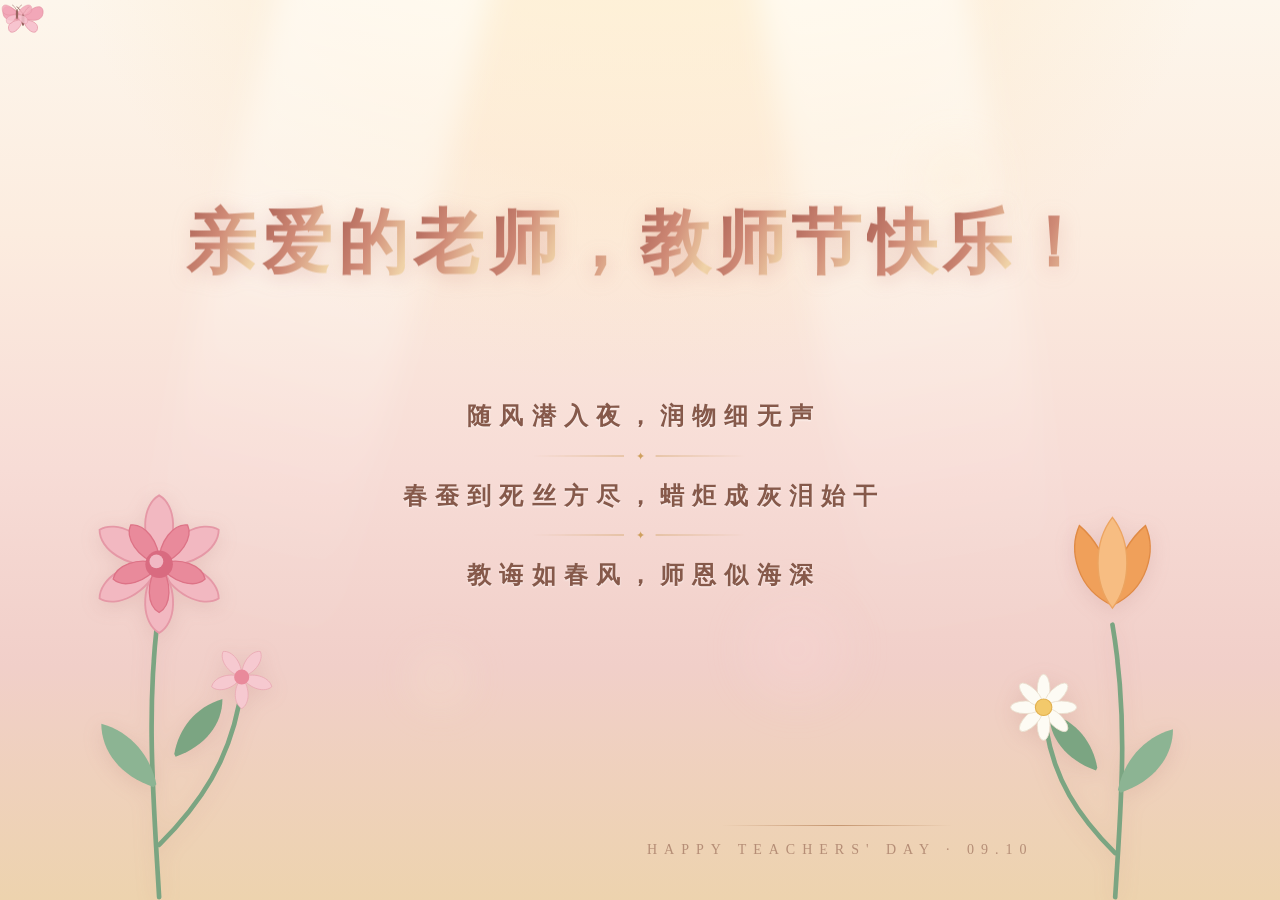
==== commit 7becba16: "Split per-teacher pages: root" ====
--- a/index.html
+++ b/index.html
@@ -4,7 +4,7 @@
     <meta charset="UTF-8" />
     <meta name="viewport" content="width=device-width, initial-scale=1.0" />
     <title>教师节快乐 · 感恩有你</title>
-    <script type="module" crossorigin src="./assets/index-BqU4fGas.js"></script>
+    <script type="module" crossorigin src="./assets/index-vCuv2KHq.js"></script>
     <link rel="stylesheet" crossorigin href="./assets/index-CBJTY0bW.css">
   </head>
   <body>
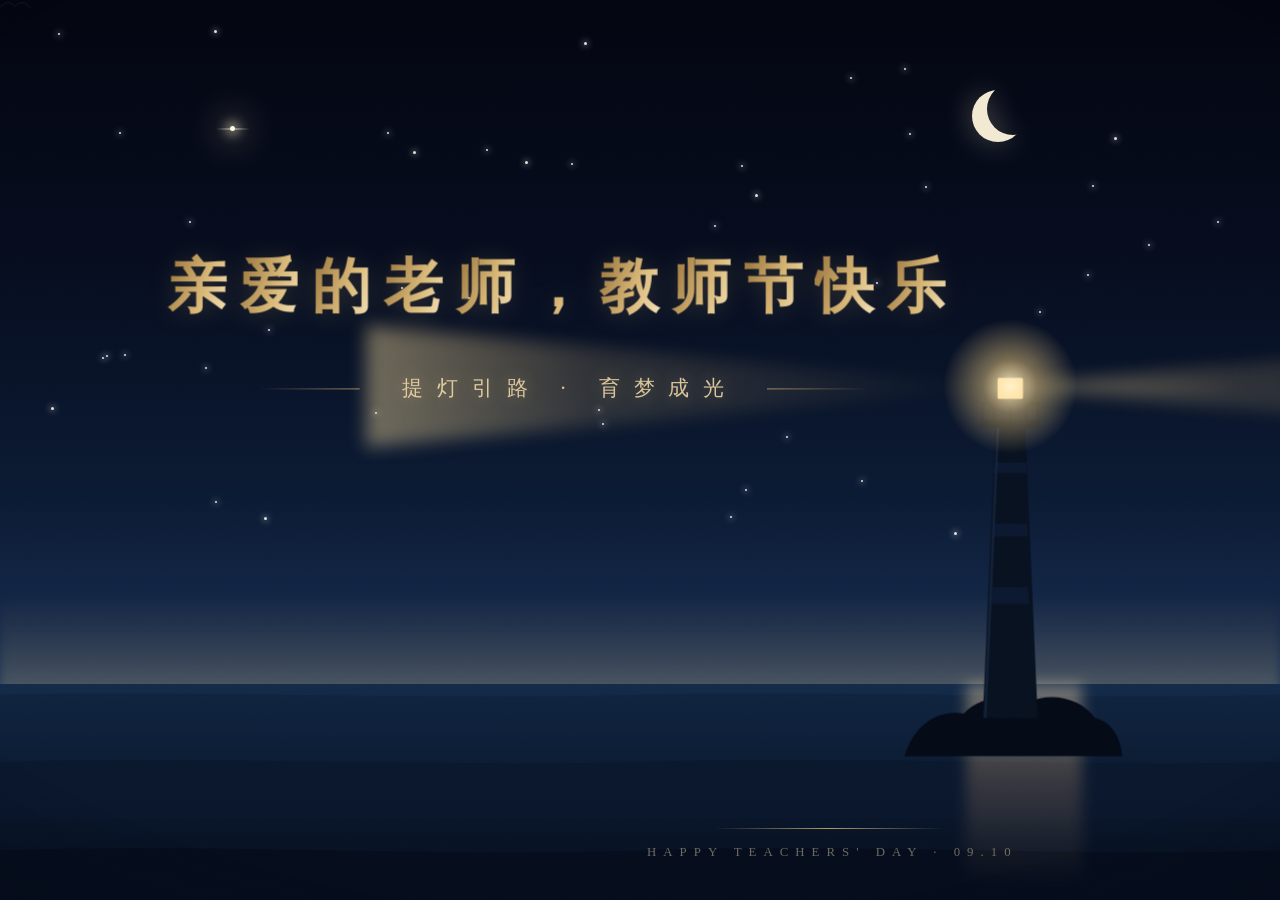
==== commit 4e4f64c2: "Lighthouse night theme: root" ====
--- a/index.html
+++ b/index.html
@@ -4,8 +4,8 @@
     <meta charset="UTF-8" />
     <meta name="viewport" content="width=device-width, initial-scale=1.0" />
     <title>教师节快乐 · 感恩有你</title>
-    <script type="module" crossorigin src="./assets/index-vCuv2KHq.js"></script>
-    <link rel="stylesheet" crossorigin href="./assets/index-CBJTY0bW.css">
+    <script type="module" crossorigin src="./assets/index-CQTY9Bdr.js"></script>
+    <link rel="stylesheet" crossorigin href="./assets/index-Cz5PBPqG.css">
   </head>
   <body>
     <div id="root"></div>
--- a/assets/index-Cz5PBPqG.css
+++ b/assets/index-Cz5PBPqG.css
@@ -0,0 +1 @@
+*,:before,:after{--tw-border-spacing-x: 0;--tw-border-spacing-y: 0;--tw-translate-x: 0;--tw-translate-y: 0;--tw-rotate: 0;--tw-skew-x: 0;--tw-skew-y: 0;--tw-scale-x: 1;--tw-scale-y: 1;--tw-pan-x: ;--tw-pan-y: ;--tw-pinch-zoom: ;--tw-scroll-snap-strictness: proximity;--tw-gradient-from-position: ;--tw-gradient-via-position: ;--tw-gradient-to-position: ;--tw-ordinal: ;--tw-slashed-zero: ;--tw-numeric-figure: ;--tw-numeric-spacing: ;--tw-numeric-fraction: ;--tw-ring-inset: ;--tw-ring-offset-width: 0px;--tw-ring-offset-color: #fff;--tw-ring-color: rgb(59 130 246 / .5);--tw-ring-offset-shadow: 0 0 #0000;--tw-ring-shadow: 0 0 #0000;--tw-shadow: 0 0 #0000;--tw-shadow-colored: 0 0 #0000;--tw-blur: ;--tw-brightness: ;--tw-contrast: ;--tw-grayscale: ;--tw-hue-rotate: ;--tw-invert: ;--tw-saturate: ;--tw-sepia: ;--tw-drop-shadow: ;--tw-backdrop-blur: ;--tw-backdrop-brightness: ;--tw-backdrop-contrast: ;--tw-backdrop-grayscale: ;--tw-backdrop-hue-rotate: ;--tw-backdrop-invert: ;--tw-backdrop-opacity: ;--tw-backdrop-saturate: ;--tw-backdrop-sepia: ;--tw-contain-size: ;--tw-contain-layout: ;--tw-contain-paint: ;--tw-contain-style: }::backdrop{--tw-border-spacing-x: 0;--tw-border-spacing-y: 0;--tw-translate-x: 0;--tw-translate-y: 0;--tw-rotate: 0;--tw-skew-x: 0;--tw-skew-y: 0;--tw-scale-x: 1;--tw-scale-y: 1;--tw-pan-x: ;--tw-pan-y: ;--tw-pinch-zoom: ;--tw-scroll-snap-strictness: proximity;--tw-gradient-from-position: ;--tw-gradient-via-position: ;--tw-gradient-to-position: ;--tw-ordinal: ;--tw-slashed-zero: ;--tw-numeric-figure: ;--tw-numeric-spacing: ;--tw-numeric-fraction: ;--tw-ring-inset: ;--tw-ring-offset-width: 0px;--tw-ring-offset-color: #fff;--tw-ring-color: rgb(59 130 246 / .5);--tw-ring-offset-shadow: 0 0 #0000;--tw-ring-shadow: 0 0 #0000;--tw-shadow: 0 0 #0000;--tw-shadow-colored: 0 0 #0000;--tw-blur: ;--tw-brightness: ;--tw-contrast: ;--tw-grayscale: ;--tw-hue-rotate: ;--tw-invert: ;--tw-saturate: ;--tw-sepia: ;--tw-drop-shadow: ;--tw-backdrop-blur: ;--tw-backdrop-brightness: ;--tw-backdrop-contrast: ;--tw-backdrop-grayscale: ;--tw-backdrop-hue-rotate: ;--tw-backdrop-invert: ;--tw-backdrop-opacity: ;--tw-backdrop-saturate: ;--tw-backdrop-sepia: ;--tw-contain-size: ;--tw-contain-layout: ;--tw-contain-paint: ;--tw-contain-style: }*,:before,:after{box-sizing:border-box;border-width:0;border-style:solid;border-color:#e5e7eb}:before,:after{--tw-content: ""}html,:host{line-height:1.5;-webkit-text-size-adjust:100%;-moz-tab-size:4;-o-tab-size:4;tab-size:4;font-family:ui-sans-serif,system-ui,sans-serif,"Apple Color Emoji","Segoe UI Emoji",Segoe UI Symbol,"Noto Color Emoji";font-feature-settings:normal;font-variation-settings:normal;-webkit-tap-highlight-color:transparent}body{margin:0;line-height:inherit}hr{height:0;color:inherit;border-top-width:1px}abbr:where([title]){-webkit-text-decoration:underline dotted;text-decoration:underline dotted}h1,h2,h3,h4,h5,h6{font-size:inherit;font-weight:inherit}a{color:inherit;text-decoration:inherit}b,strong{font-weight:bolder}code,kbd,samp,pre{font-family:ui-monospace,SFMono-Regular,Menlo,Monaco,Consolas,Liberation Mono,Courier New,monospace;font-feature-settings:normal;font-variation-settings:normal;font-size:1em}small{font-size:80%}sub,sup{font-size:75%;line-height:0;position:relative;vertical-align:baseline}sub{bottom:-.25em}sup{top:-.5em}table{text-indent:0;border-color:inherit;border-collapse:collapse}button,input,optgroup,select,textarea{font-family:inherit;font-feature-settings:inherit;font-variation-settings:inherit;font-size:100%;font-weight:inherit;line-height:inherit;letter-spacing:inherit;color:inherit;margin:0;padding:0}button,select{text-transform:none}button,input:where([type=button]),input:where([type=reset]),input:where([type=submit]){-webkit-appearance:button;background-color:transparent;background-image:none}:-moz-focusring{outline:auto}:-moz-ui-invalid{box-shadow:none}progress{vertical-align:baseline}::-webkit-inner-spin-button,::-webkit-outer-spin-button{height:auto}[type=search]{-webkit-appearance:textfield;outline-offset:-2px}::-webkit-search-decoration{-webkit-appearance:none}::-webkit-file-upload-button{-webkit-appearance:button;font:inherit}summary{display:list-item}blockquote,dl,dd,h1,h2,h3,h4,h5,h6,hr,figure,p,pre{margin:0}fieldset{margin:0;padding:0}legend{padding:0}ol,ul,menu{list-style:none;margin:0;padding:0}dialog{padding:0}textarea{resize:vertical}input::-moz-placeholder,textarea::-moz-placeholder{opacity:1;color:#9ca3af}input::placeholder,textarea::placeholder{opacity:1;color:#9ca3af}button,[role=button]{cursor:pointer}:disabled{cursor:default}img,svg,video,canvas,audio,iframe,embed,object{display:block;vertical-align:middle}img,video{max-width:100%;height:auto}[hidden]:where(:not([hidden=until-found])){display:none}:root{--background: 0 0% 100%;--foreground: 240 10% 3.9%;--card: 0 0% 100%;--card-foreground: 240 10% 3.9%;--popover: 0 0% 100%;--popover-foreground: 240 10% 3.9%;--primary: 240 5.9% 10%;--primary-foreground: 0 0% 98%;--secondary: 240 4.8% 95.9%;--secondary-foreground: 240 5.9% 10%;--muted: 240 4.8% 95.9%;--muted-foreground: 240 3.8% 46.1%;--accent: 240 4.8% 95.9%;--accent-foreground: 240 5.9% 10%;--destructive: 0 84.2% 60.2%;--destructive-foreground: 0 0% 98%;--border: 240 5.9% 90%;--input: 240 5.9% 90%;--ring: 240 5.9% 10%;--radius: .625rem;--sidebar-background: 0 0% 98%;--sidebar-foreground: 240 5.3% 26.1%;--sidebar-primary: 240 5.9% 10%;--sidebar-primary-foreground: 0 0% 98%;--sidebar-accent: 240 4.8% 95.9%;--sidebar-accent-foreground: 240 5.9% 10%;--sidebar-border: 220 13% 91%;--sidebar-ring: 217.2 91.2% 59.8%}.dark{--background: 240 10% 3.9%;--foreground: 0 0% 98%;--card: 240 10% 3.9%;--card-foreground: 0 0% 98%;--popover: 240 10% 3.9%;--popover-foreground: 0 0% 98%;--primary: 0 0% 98%;--primary-foreground: 240 5.9% 10%;--secondary: 240 3.7% 15.9%;--secondary-foreground: 0 0% 98%;--muted: 240 3.7% 15.9%;--muted-foreground: 240 5% 64.9%;--accent: 240 3.7% 15.9%;--accent-foreground: 0 0% 98%;--destructive: 0 62.8% 30.6%;--destructive-foreground: 0 0% 98%;--border: 240 3.7% 15.9%;--input: 240 3.7% 15.9%;--ring: 240 4.9% 83.9%;--sidebar-background: 240 5.9% 10%;--sidebar-foreground: 240 4.8% 95.9%;--sidebar-primary: 224.3 76.3% 48%;--sidebar-primary-foreground: 0 0% 100%;--sidebar-accent: 240 3.7% 15.9%;--sidebar-accent-foreground: 240 4.8% 95.9%;--sidebar-border: 240 3.7% 15.9%;--sidebar-ring: 217.2 91.2% 59.8%}*{border-color:hsl(var(--border))}body{background-color:hsl(var(--background));color:hsl(var(--foreground))}.sr-only{position:absolute;width:1px;height:1px;padding:0;margin:-1px;overflow:hidden;clip:rect(0,0,0,0);white-space:nowrap;border-width:0}.pointer-events-none{pointer-events:none}.visible{visibility:visible}.invisible{visibility:hidden}.fixed{position:fixed}.absolute{position:absolute}.relative{position:relative}.inset-0{inset:0}.inset-x-0{left:0;right:0}.inset-y-0{top:0;bottom:0}.-bottom-12{bottom:-3rem}.-left-12{left:-3rem}.-right-12{right:-3rem}.-top-12{top:-3rem}.bottom-0{bottom:0}.left-0{left:0}.left-1\/2{left:50%}.left-2{left:.5rem}.left-\[50\%\]{left:50%}.right-0{right:0}.right-1{right:.25rem}.right-2{right:.5rem}.right-3{right:.75rem}.right-4{right:1rem}.top-0{top:0}.top-1\.5{top:.375rem}.top-1\/2{top:50%}.top-3\.5{top:.875rem}.top-4{top:1rem}.top-\[1px\]{top:1px}.top-\[50\%\]{top:50%}.top-\[60\%\]{top:60%}.top-full{top:100%}.isolate{isolation:isolate}.z-10{z-index:10}.z-20{z-index:20}.z-50{z-index:50}.z-\[1\]{z-index:1}.order-first{order:-9999}.order-last{order:9999}.col-start-2{grid-column-start:2}.row-span-2{grid-row:span 2 / span 2}.row-start-1{grid-row-start:1}.\!m-0{margin:0!important}.-mx-1{margin-left:-.25rem;margin-right:-.25rem}.-my-2{margin-top:-.5rem;margin-bottom:-.5rem}.mx-2{margin-left:.5rem;margin-right:.5rem}.mx-3\.5{margin-left:.875rem;margin-right:.875rem}.mx-auto{margin-left:auto;margin-right:auto}.my-0{margin-top:0;margin-bottom:0}.my-0\.5{margin-top:.125rem;margin-bottom:.125rem}.my-1{margin-top:.25rem;margin-bottom:.25rem}.-ml-4{margin-left:-1rem}.-mt-4{margin-top:-1rem}.mb-2{margin-bottom:.5rem}.mb-3{margin-bottom:.75rem}.ml-1{margin-left:.25rem}.ml-4{margin-left:1rem}.ml-auto{margin-left:auto}.mt-1\.5{margin-top:.375rem}.mt-2{margin-top:.5rem}.mt-4{margin-top:1rem}.mt-auto{margin-top:auto}.line-clamp-1{overflow:hidden;display:-webkit-box;-webkit-box-orient:vertical;-webkit-line-clamp:1}.line-clamp-2{overflow:hidden;display:-webkit-box;-webkit-box-orient:vertical;-webkit-line-clamp:2}.block{display:block}.flex{display:flex}.inline-flex{display:inline-flex}.table{display:table}.table-caption{display:table-caption}.table-cell{display:table-cell}.table-row{display:table-row}.grid{display:grid}.hidden{display:none}.aspect-square{aspect-ratio:1 / 1}.aspect-video{aspect-ratio:16 / 9}.size-10{width:2.5rem;height:2.5rem}.size-2{width:.5rem;height:.5rem}.size-2\.5{width:.625rem;height:.625rem}.size-3{width:.75rem;height:.75rem}.size-3\.5{width:.875rem;height:.875rem}.size-4{width:1rem;height:1rem}.size-6{width:1.5rem;height:1.5rem}.size-7{width:1.75rem;height:1.75rem}.size-8{width:2rem;height:2rem}.size-9{width:2.25rem;height:2.25rem}.size-auto{width:auto;height:auto}.size-full{width:100%;height:100%}.h-1\.5{height:.375rem}.h-10{height:2.5rem}.h-12{height:3rem}.h-2{height:.5rem}.h-2\.5{height:.625rem}.h-4{height:1rem}.h-5{height:1.25rem}.h-6{height:1.5rem}.h-7{height:1.75rem}.h-8{height:2rem}.h-9{height:2.25rem}.h-\[1\.15rem\]{height:1.15rem}.h-\[calc\(100\%-1px\)\]{height:calc(100% - 1px)}.h-\[var\(--radix-navigation-menu-viewport-height\)\]{height:var(--radix-navigation-menu-viewport-height)}.h-\[var\(--radix-select-trigger-height\)\]{height:var(--radix-select-trigger-height)}.h-auto{height:auto}.h-full{height:100%}.h-px{height:1px}.h-svh{height:100svh}.max-h-\[300px\]{max-height:300px}.min-h-0{min-height:0px}.min-h-16{min-height:4rem}.min-h-4{min-height:1rem}.min-h-svh{min-height:100svh}.w-0{width:0px}.w-1{width:.25rem}.w-2{width:.5rem}.w-2\.5{width:.625rem}.w-3{width:.75rem}.w-3\/4{width:75%}.w-4{width:1rem}.w-5{width:1.25rem}.w-64{width:16rem}.w-72{width:18rem}.w-8{width:2rem}.w-9{width:2.25rem}.w-\[100px\]{width:100px}.w-auto{width:auto}.w-fit{width:-moz-fit-content;width:fit-content}.w-full{width:100%}.w-max{width:-moz-max-content;width:max-content}.w-px{width:1px}.min-w-0{min-width:0px}.min-w-10{min-width:2.5rem}.min-w-5{min-width:1.25rem}.min-w-8{min-width:2rem}.min-w-9{min-width:2.25rem}.min-w-\[12rem\]{min-width:12rem}.min-w-\[8rem\]{min-width:8rem}.min-w-\[var\(--radix-select-trigger-width\)\]{min-width:var(--radix-select-trigger-width)}.max-w-\[calc\(100\%-2rem\)\]{max-width:calc(100% - 2rem)}.max-w-max{max-width:-moz-max-content;max-width:max-content}.max-w-sm{max-width:24rem}.flex-1{flex:1 1 0%}.shrink-0{flex-shrink:0}.grow{flex-grow:1}.grow-0{flex-grow:0}.basis-full{flex-basis:100%}.caption-bottom{caption-side:bottom}.border-collapse{border-collapse:collapse}.-translate-x-1\/2{--tw-translate-x: -50%;transform:translate(var(--tw-translate-x),var(--tw-translate-y)) rotate(var(--tw-rotate)) skew(var(--tw-skew-x)) skewY(var(--tw-skew-y)) scaleX(var(--tw-scale-x)) scaleY(var(--tw-scale-y))}.-translate-x-px{--tw-translate-x: -1px;transform:translate(var(--tw-translate-x),var(--tw-translate-y)) rotate(var(--tw-rotate)) skew(var(--tw-skew-x)) skewY(var(--tw-skew-y)) scaleX(var(--tw-scale-x)) scaleY(var(--tw-scale-y))}.-translate-y-1\/2{--tw-translate-y: -50%;transform:translate(var(--tw-translate-x),var(--tw-translate-y)) rotate(var(--tw-rotate)) skew(var(--tw-skew-x)) skewY(var(--tw-skew-y)) scaleX(var(--tw-scale-x)) scaleY(var(--tw-scale-y))}.translate-x-\[-50\%\]{--tw-translate-x: -50%;transform:translate(var(--tw-translate-x),var(--tw-translate-y)) rotate(var(--tw-rotate)) skew(var(--tw-skew-x)) skewY(var(--tw-skew-y)) scaleX(var(--tw-scale-x)) scaleY(var(--tw-scale-y))}.translate-x-px{--tw-translate-x: 1px;transform:translate(var(--tw-translate-x),var(--tw-translate-y)) rotate(var(--tw-rotate)) skew(var(--tw-skew-x)) skewY(var(--tw-skew-y)) scaleX(var(--tw-scale-x)) scaleY(var(--tw-scale-y))}.translate-y-0\.5{--tw-translate-y: .125rem;transform:translate(var(--tw-translate-x),var(--tw-translate-y)) rotate(var(--tw-rotate)) skew(var(--tw-skew-x)) skewY(var(--tw-skew-y)) scaleX(var(--tw-scale-x)) scaleY(var(--tw-scale-y))}.translate-y-\[-50\%\]{--tw-translate-y: -50%;transform:translate(var(--tw-translate-x),var(--tw-translate-y)) rotate(var(--tw-rotate)) skew(var(--tw-skew-x)) skewY(var(--tw-skew-y)) scaleX(var(--tw-scale-x)) scaleY(var(--tw-scale-y))}.translate-y-\[calc\(-50\%_-_2px\)\]{--tw-translate-y: calc(-50% - 2px) ;transform:translate(var(--tw-translate-x),var(--tw-translate-y)) rotate(var(--tw-rotate)) skew(var(--tw-skew-x)) skewY(var(--tw-skew-y)) scaleX(var(--tw-scale-x)) scaleY(var(--tw-scale-y))}.rotate-45{--tw-rotate: 45deg;transform:translate(var(--tw-translate-x),var(--tw-translate-y)) rotate(var(--tw-rotate)) skew(var(--tw-skew-x)) skewY(var(--tw-skew-y)) scaleX(var(--tw-scale-x)) scaleY(var(--tw-scale-y))}.rotate-90{--tw-rotate: 90deg;transform:translate(var(--tw-translate-x),var(--tw-translate-y)) rotate(var(--tw-rotate)) skew(var(--tw-skew-x)) skewY(var(--tw-skew-y)) scaleX(var(--tw-scale-x)) scaleY(var(--tw-scale-y))}.transform{transform:translate(var(--tw-translate-x),var(--tw-translate-y)) rotate(var(--tw-rotate)) skew(var(--tw-skew-x)) skewY(var(--tw-skew-y)) scaleX(var(--tw-scale-x)) scaleY(var(--tw-scale-y))}@keyframes caret-blink{0%,70%,to{opacity:1}20%,50%{opacity:0}}.animate-caret-blink{animation:caret-blink 1.25s ease-out infinite}@keyframes pulse{50%{opacity:.5}}.animate-pulse{animation:pulse 2s cubic-bezier(.4,0,.6,1) infinite}@keyframes spin{to{transform:rotate(360deg)}}.animate-spin{animation:spin 1s linear infinite}.cursor-default{cursor:default}.cursor-text{cursor:text}.touch-none{touch-action:none}.select-none{-webkit-user-select:none;-moz-user-select:none;user-select:none}.resize-none{resize:none}.scroll-my-1{scroll-margin-top:.25rem;scroll-margin-bottom:.25rem}.scroll-py-1{scroll-padding-top:.25rem;scroll-padding-bottom:.25rem}.list-disc{list-style-type:disc}.list-none{list-style-type:none}.auto-rows-min{grid-auto-rows:min-content}.grid-cols-\[0_1fr\]{grid-template-columns:0 1fr}.grid-rows-\[auto_auto\]{grid-template-rows:auto auto}.flex-row{flex-direction:row}.flex-col{flex-direction:column}.flex-col-reverse{flex-direction:column-reverse}.flex-wrap{flex-wrap:wrap}.place-content-center{place-content:center}.items-start{align-items:flex-start}.items-end{align-items:flex-end}.items-center{align-items:center}.items-stretch{align-items:stretch}.justify-start{justify-content:flex-start}.justify-center{justify-content:center}.justify-between{justify-content:space-between}.justify-items-start{justify-items:start}.gap-0\.5{gap:.125rem}.gap-1{gap:.25rem}.gap-1\.5{gap:.375rem}.gap-2{gap:.5rem}.gap-2\.5{gap:.625rem}.gap-3{gap:.75rem}.gap-4{gap:1rem}.gap-6{gap:1.5rem}.gap-7{gap:1.75rem}.gap-\[--spacing\(var\(--gap\)\)\]{gap:var(--spacing(var(--gap)))}.gap-y-0\.5{row-gap:.125rem}.self-start{align-self:flex-start}.self-stretch{align-self:stretch}.justify-self-end{justify-self:end}.overflow-auto{overflow:auto}.overflow-hidden{overflow:hidden}.overflow-x-auto{overflow-x:auto}.overflow-y-auto{overflow-y:auto}.overflow-x-hidden{overflow-x:hidden}.whitespace-nowrap{white-space:nowrap}.text-balance{text-wrap:balance}.break-words{overflow-wrap:break-word}.rounded-\[2px\]{border-radius:2px}.rounded-\[4px\]{border-radius:4px}.rounded-\[calc\(var\(--radius\)-5px\)\]{border-radius:calc(var(--radius) - 5px)}.rounded-\[inherit\]{border-radius:inherit}.rounded-full{border-radius:9999px}.rounded-lg{border-radius:var(--radius)}.rounded-md{border-radius:calc(var(--radius) - 2px)}.rounded-none{border-radius:0}.rounded-sm{border-radius:calc(var(--radius) - 4px)}.rounded-xl{border-radius:calc(var(--radius) + 4px)}.rounded-xs{border-radius:calc(var(--radius) - 6px)}.rounded-l-md{border-top-left-radius:calc(var(--radius) - 2px);border-bottom-left-radius:calc(var(--radius) - 2px)}.rounded-r-md{border-top-right-radius:calc(var(--radius) - 2px);border-bottom-right-radius:calc(var(--radius) - 2px)}.rounded-tl-sm{border-top-left-radius:calc(var(--radius) - 4px)}.border{border-width:1px}.border-0{border-width:0px}.border-\[1\.5px\]{border-width:1.5px}.border-y{border-top-width:1px;border-bottom-width:1px}.border-b{border-bottom-width:1px}.border-l{border-left-width:1px}.border-r{border-right-width:1px}.border-t{border-top-width:1px}.border-dashed{border-style:dashed}.border-border{border-color:hsl(var(--border))}.border-border\/50{border-color:hsl(var(--border) / .5)}.border-input{border-color:hsl(var(--input))}.border-primary{border-color:hsl(var(--primary))}.border-sidebar-border{border-color:hsl(var(--sidebar-border))}.border-transparent{border-color:transparent}.border-l-transparent{border-left-color:transparent}.border-t-transparent{border-top-color:transparent}.bg-accent{background-color:hsl(var(--accent))}.bg-background{background-color:hsl(var(--background))}.bg-black\/50{background-color:#00000080}.bg-border{background-color:hsl(var(--border))}.bg-card{background-color:hsl(var(--card))}.bg-destructive{--tw-bg-opacity: 1;background-color:hsl(var(--destructive) / var(--tw-bg-opacity, 1))}.bg-foreground{background-color:hsl(var(--foreground))}.bg-input{background-color:hsl(var(--input))}.bg-muted{background-color:hsl(var(--muted))}.bg-muted\/50{background-color:hsl(var(--muted) / .5)}.bg-popover{background-color:hsl(var(--popover))}.bg-primary{background-color:hsl(var(--primary))}.bg-primary\/20{background-color:hsl(var(--primary) / .2)}.bg-secondary{background-color:hsl(var(--secondary))}.bg-sidebar{background-color:hsl(var(--sidebar-background))}.bg-sidebar-border{background-color:hsl(var(--sidebar-border))}.bg-transparent{background-color:transparent}.bg-white{--tw-bg-opacity: 1;background-color:rgb(255 255 255 / var(--tw-bg-opacity, 1))}.fill-current{fill:currentColor}.fill-foreground{fill:hsl(var(--foreground))}.fill-primary{fill:hsl(var(--primary))}.p-0{padding:0}.p-1{padding:.25rem}.p-2{padding:.5rem}.p-3{padding:.75rem}.p-4{padding:1rem}.p-6{padding:1.5rem}.p-\[3px\]{padding:3px}.p-px{padding:1px}.px-1{padding-left:.25rem;padding-right:.25rem}.px-1\.5{padding-left:.375rem;padding-right:.375rem}.px-2{padding-left:.5rem;padding-right:.5rem}.px-2\.5{padding-left:.625rem;padding-right:.625rem}.px-3{padding-left:.75rem;padding-right:.75rem}.px-4{padding-left:1rem;padding-right:1rem}.px-6{padding-left:1.5rem;padding-right:1.5rem}.py-0\.5{padding-top:.125rem;padding-bottom:.125rem}.py-1{padding-top:.25rem;padding-bottom:.25rem}.py-1\.5{padding-top:.375rem;padding-bottom:.375rem}.py-2{padding-top:.5rem;padding-bottom:.5rem}.py-3{padding-top:.75rem;padding-bottom:.75rem}.py-4{padding-top:1rem;padding-bottom:1rem}.py-6{padding-top:1.5rem;padding-bottom:1.5rem}.pb-3{padding-bottom:.75rem}.pb-4{padding-bottom:1rem}.pl-2{padding-left:.5rem}.pl-3{padding-left:.75rem}.pl-4{padding-left:1rem}.pl-8{padding-left:2rem}.pr-1{padding-right:.25rem}.pr-2{padding-right:.5rem}.pr-2\.5{padding-right:.625rem}.pr-3{padding-right:.75rem}.pr-8{padding-right:2rem}.pt-0{padding-top:0}.pt-3{padding-top:.75rem}.pt-4{padding-top:1rem}.text-left{text-align:left}.text-center{text-align:center}.align-middle{vertical-align:middle}.font-mono{font-family:ui-monospace,SFMono-Regular,Menlo,Monaco,Consolas,Liberation Mono,Courier New,monospace}.font-sans{font-family:ui-sans-serif,system-ui,sans-serif,"Apple Color Emoji","Segoe UI Emoji",Segoe UI Symbol,"Noto Color Emoji"}.text-\[0\.8rem\]{font-size:.8rem}.text-base{font-size:1rem;line-height:1.5rem}.text-lg{font-size:1.125rem;line-height:1.75rem}.text-sm{font-size:.875rem;line-height:1.25rem}.text-sm\/relaxed{font-size:.875rem;line-height:1.625}.text-xs{font-size:.75rem;line-height:1rem}.font-medium{font-weight:500}.font-normal{font-weight:400}.font-semibold{font-weight:600}.tabular-nums{--tw-numeric-spacing: tabular-nums;font-variant-numeric:var(--tw-ordinal) var(--tw-slashed-zero) var(--tw-numeric-figure) var(--tw-numeric-spacing) var(--tw-numeric-fraction)}.leading-none{line-height:1}.leading-normal{line-height:1.5}.leading-snug{line-height:1.375}.tracking-tight{letter-spacing:-.025em}.tracking-widest{letter-spacing:.1em}.text-accent-foreground{color:hsl(var(--accent-foreground))}.text-background{color:hsl(var(--background))}.text-card-foreground{color:hsl(var(--card-foreground))}.text-current{color:currentColor}.text-destructive{--tw-text-opacity: 1;color:hsl(var(--destructive) / var(--tw-text-opacity, 1))}.text-foreground{color:hsl(var(--foreground))}.text-muted-foreground{color:hsl(var(--muted-foreground))}.text-popover-foreground{color:hsl(var(--popover-foreground))}.text-primary{color:hsl(var(--primary))}.text-primary-foreground{color:hsl(var(--primary-foreground))}.text-secondary-foreground{color:hsl(var(--secondary-foreground))}.text-sidebar-foreground{color:hsl(var(--sidebar-foreground))}.text-sidebar-foreground\/70{color:hsl(var(--sidebar-foreground) / .7)}.text-white{--tw-text-opacity: 1;color:rgb(255 255 255 / var(--tw-text-opacity, 1))}.underline-offset-4{text-underline-offset:4px}.opacity-0{opacity:0}.opacity-50{opacity:.5}.opacity-70{opacity:.7}.shadow{--tw-shadow: 0 1px 3px 0 rgb(0 0 0 / .1), 0 1px 2px -1px rgb(0 0 0 / .1);--tw-shadow-colored: 0 1px 3px 0 var(--tw-shadow-color), 0 1px 2px -1px var(--tw-shadow-color);box-shadow:var(--tw-ring-offset-shadow, 0 0 #0000),var(--tw-ring-shadow, 0 0 #0000),var(--tw-shadow)}.shadow-\[0_0_0_1px_hsl\(var\(--sidebar-border\)\)\]{--tw-shadow: 0 0 0 1px hsl(var(--sidebar-border));--tw-shadow-colored: 0 0 0 1px var(--tw-shadow-color);box-shadow:var(--tw-ring-offset-shadow, 0 0 #0000),var(--tw-ring-shadow, 0 0 #0000),var(--tw-shadow)}.shadow-lg{--tw-shadow: 0 10px 15px -3px rgb(0 0 0 / .1), 0 4px 6px -4px rgb(0 0 0 / .1);--tw-shadow-colored: 0 10px 15px -3px var(--tw-shadow-color), 0 4px 6px -4px var(--tw-shadow-color);box-shadow:var(--tw-ring-offset-shadow, 0 0 #0000),var(--tw-ring-shadow, 0 0 #0000),var(--tw-shadow)}.shadow-md{--tw-shadow: 0 4px 6px -1px rgb(0 0 0 / .1), 0 2px 4px -2px rgb(0 0 0 / .1);--tw-shadow-colored: 0 4px 6px -1px var(--tw-shadow-color), 0 2px 4px -2px var(--tw-shadow-color);box-shadow:var(--tw-ring-offset-shadow, 0 0 #0000),var(--tw-ring-shadow, 0 0 #0000),var(--tw-shadow)}.shadow-none{--tw-shadow: 0 0 #0000;--tw-shadow-colored: 0 0 #0000;box-shadow:var(--tw-ring-offset-shadow, 0 0 #0000),var(--tw-ring-shadow, 0 0 #0000),var(--tw-shadow)}.shadow-sm{--tw-shadow: 0 1px 2px 0 rgb(0 0 0 / .05);--tw-shadow-colored: 0 1px 2px 0 var(--tw-shadow-color);box-shadow:var(--tw-ring-offset-shadow, 0 0 #0000),var(--tw-ring-shadow, 0 0 #0000),var(--tw-shadow)}.shadow-xl{--tw-shadow: 0 20px 25px -5px rgb(0 0 0 / .1), 0 8px 10px -6px rgb(0 0 0 / .1);--tw-shadow-colored: 0 20px 25px -5px var(--tw-shadow-color), 0 8px 10px -6px var(--tw-shadow-color);box-shadow:var(--tw-ring-offset-shadow, 0 0 #0000),var(--tw-ring-shadow, 0 0 #0000),var(--tw-shadow)}.shadow-xs{--tw-shadow: 0 1px 2px 0 rgb(0 0 0 / .05);--tw-shadow-colored: 0 1px 2px 0 var(--tw-shadow-color);box-shadow:var(--tw-ring-offset-shadow, 0 0 #0000),var(--tw-ring-shadow, 0 0 #0000),var(--tw-shadow)}.outline-none{outline:2px solid transparent;outline-offset:2px}.outline{outline-style:solid}.ring-0{--tw-ring-offset-shadow: var(--tw-ring-inset) 0 0 0 var(--tw-ring-offset-width) var(--tw-ring-offset-color);--tw-ring-shadow: var(--tw-ring-inset) 0 0 0 calc(0px + var(--tw-ring-offset-width)) var(--tw-ring-color);box-shadow:var(--tw-ring-offset-shadow),var(--tw-ring-shadow),var(--tw-shadow, 0 0 #0000)}.ring-ring\/50{--tw-ring-color: hsl(var(--ring) / .5)}.ring-sidebar-ring{--tw-ring-color: hsl(var(--sidebar-ring))}.ring-offset-background{--tw-ring-offset-color: hsl(var(--background))}.filter{filter:var(--tw-blur) var(--tw-brightness) var(--tw-contrast) var(--tw-grayscale) var(--tw-hue-rotate) var(--tw-invert) var(--tw-saturate) var(--tw-sepia) var(--tw-drop-shadow)}.transition{transition-property:color,background-color,border-color,text-decoration-color,fill,stroke,opacity,box-shadow,transform,filter,backdrop-filter;transition-timing-function:cubic-bezier(.4,0,.2,1);transition-duration:.15s}.transition-\[color\,box-shadow\]{transition-property:color,box-shadow;transition-timing-function:cubic-bezier(.4,0,.2,1);transition-duration:.15s}.transition-\[left\,right\,width\]{transition-property:left,right,width;transition-timing-function:cubic-bezier(.4,0,.2,1);transition-duration:.15s}.transition-\[margin\,opacity\]{transition-property:margin,opacity;transition-timing-function:cubic-bezier(.4,0,.2,1);transition-duration:.15s}.transition-\[width\,height\,padding\]{transition-property:width,height,padding;transition-timing-function:cubic-bezier(.4,0,.2,1);transition-duration:.15s}.transition-\[width\]{transition-property:width;transition-timing-function:cubic-bezier(.4,0,.2,1);transition-duration:.15s}.transition-all{transition-property:all;transition-timing-function:cubic-bezier(.4,0,.2,1);transition-duration:.15s}.transition-colors{transition-property:color,background-color,border-color,text-decoration-color,fill,stroke;transition-timing-function:cubic-bezier(.4,0,.2,1);transition-duration:.15s}.transition-none{transition-property:none}.transition-opacity{transition-property:opacity;transition-timing-function:cubic-bezier(.4,0,.2,1);transition-duration:.15s}.transition-shadow{transition-property:box-shadow;transition-timing-function:cubic-bezier(.4,0,.2,1);transition-duration:.15s}.transition-transform{transition-property:transform;transition-timing-function:cubic-bezier(.4,0,.2,1);transition-duration:.15s}.duration-100{transition-duration:.1s}.duration-1000{transition-duration:1s}.duration-200{transition-duration:.2s}.duration-300{transition-duration:.3s}.ease-in-out{transition-timing-function:cubic-bezier(.4,0,.2,1)}.ease-linear{transition-timing-function:linear}@keyframes enter{0%{opacity:var(--tw-enter-opacity, 1);transform:translate3d(var(--tw-enter-translate-x, 0),var(--tw-enter-translate-y, 0),0) scale3d(var(--tw-enter-scale, 1),var(--tw-enter-scale, 1),var(--tw-enter-scale, 1)) rotate(var(--tw-enter-rotate, 0))}}@keyframes exit{to{opacity:var(--tw-exit-opacity, 1);transform:translate3d(var(--tw-exit-translate-x, 0),var(--tw-exit-translate-y, 0),0) scale3d(var(--tw-exit-scale, 1),var(--tw-exit-scale, 1),var(--tw-exit-scale, 1)) rotate(var(--tw-exit-rotate, 0))}}.animate-in{animation-name:enter;animation-duration:.15s;--tw-enter-opacity: initial;--tw-enter-scale: initial;--tw-enter-rotate: initial;--tw-enter-translate-x: initial;--tw-enter-translate-y: initial}.fade-in-0{--tw-enter-opacity: 0}.zoom-in-95{--tw-enter-scale: .95}.duration-100{animation-duration:.1s}.duration-1000{animation-duration:1s}.duration-200{animation-duration:.2s}.duration-300{animation-duration:.3s}.ease-in-out{animation-timing-function:cubic-bezier(.4,0,.2,1)}.ease-linear{animation-timing-function:linear}.\[--cell-size\:--spacing\(8\)\]{--cell-size: var(--spacing(8))}.selection\:bg-primary *::-moz-selection{background-color:hsl(var(--primary))}.selection\:bg-primary *::selection{background-color:hsl(var(--primary))}.selection\:text-primary-foreground *::-moz-selection{color:hsl(var(--primary-foreground))}.selection\:text-primary-foreground *::selection{color:hsl(var(--primary-foreground))}.selection\:bg-primary::-moz-selection{background-color:hsl(var(--primary))}.selection\:bg-primary::selection{background-color:hsl(var(--primary))}.selection\:text-primary-foreground::-moz-selection{color:hsl(var(--primary-foreground))}.selection\:text-primary-foreground::selection{color:hsl(var(--primary-foreground))}.file\:inline-flex::file-selector-button{display:inline-flex}.file\:h-7::file-selector-button{height:1.75rem}.file\:border-0::file-selector-button{border-width:0px}.file\:bg-transparent::file-selector-button{background-color:transparent}.file\:text-sm::file-selector-button{font-size:.875rem;line-height:1.25rem}.file\:font-medium::file-selector-button{font-weight:500}.file\:text-foreground::file-selector-button{color:hsl(var(--foreground))}.placeholder\:text-muted-foreground::-moz-placeholder{color:hsl(var(--muted-foreground))}.placeholder\:text-muted-foreground::placeholder{color:hsl(var(--muted-foreground))}.after\:absolute:after{content:var(--tw-content);position:absolute}.after\:-inset-2:after{content:var(--tw-content);inset:-.5rem}.after\:inset-y-0:after{content:var(--tw-content);top:0;bottom:0}.after\:left-1\/2:after{content:var(--tw-content);left:50%}.after\:w-1:after{content:var(--tw-content);width:.25rem}.after\:w-\[2px\]:after{content:var(--tw-content);width:2px}.after\:-translate-x-1\/2:after{content:var(--tw-content);--tw-translate-x: -50%;transform:translate(var(--tw-translate-x),var(--tw-translate-y)) rotate(var(--tw-rotate)) skew(var(--tw-skew-x)) skewY(var(--tw-skew-y)) scaleX(var(--tw-scale-x)) scaleY(var(--tw-scale-y))}.first\:rounded-l-md:first-child{border-top-left-radius:calc(var(--radius) - 2px);border-bottom-left-radius:calc(var(--radius) - 2px)}.first\:border-l:first-child{border-left-width:1px}.last\:mt-0:last-child{margin-top:0}.last\:rounded-r-md:last-child{border-top-right-radius:calc(var(--radius) - 2px);border-bottom-right-radius:calc(var(--radius) - 2px)}.last\:border-b-0:last-child{border-bottom-width:0px}.hover\:bg-accent:hover{background-color:hsl(var(--accent))}.hover\:bg-destructive\/90:hover{background-color:hsl(var(--destructive) / .9)}.hover\:bg-muted:hover{background-color:hsl(var(--muted))}.hover\:bg-muted\/50:hover{background-color:hsl(var(--muted) / .5)}.hover\:bg-primary\/90:hover{background-color:hsl(var(--primary) / .9)}.hover\:bg-secondary\/80:hover{background-color:hsl(var(--secondary) / .8)}.hover\:bg-sidebar-accent:hover{background-color:hsl(var(--sidebar-accent))}.hover\:text-accent-foreground:hover{color:hsl(var(--accent-foreground))}.hover\:text-foreground:hover{color:hsl(var(--foreground))}.hover\:text-muted-foreground:hover{color:hsl(var(--muted-foreground))}.hover\:text-sidebar-accent-foreground:hover{color:hsl(var(--sidebar-accent-foreground))}.hover\:underline:hover{text-decoration-line:underline}.hover\:opacity-100:hover{opacity:1}.hover\:shadow-\[0_0_0_1px_hsl\(var\(--sidebar-accent\)\)\]:hover{--tw-shadow: 0 0 0 1px hsl(var(--sidebar-accent));--tw-shadow-colored: 0 0 0 1px var(--tw-shadow-color);box-shadow:var(--tw-ring-offset-shadow, 0 0 #0000),var(--tw-ring-shadow, 0 0 #0000),var(--tw-shadow)}.hover\:ring-4:hover{--tw-ring-offset-shadow: var(--tw-ring-inset) 0 0 0 var(--tw-ring-offset-width) var(--tw-ring-offset-color);--tw-ring-shadow: var(--tw-ring-inset) 0 0 0 calc(4px + var(--tw-ring-offset-width)) var(--tw-ring-color);box-shadow:var(--tw-ring-offset-shadow),var(--tw-ring-shadow),var(--tw-shadow, 0 0 #0000)}.hover\:after\:bg-sidebar-border:hover:after{content:var(--tw-content);background-color:hsl(var(--sidebar-border))}.focus\:z-10:focus{z-index:10}.focus\:bg-accent:focus{background-color:hsl(var(--accent))}.focus\:text-accent-foreground:focus{color:hsl(var(--accent-foreground))}.focus\:ring-2:focus{--tw-ring-offset-shadow: var(--tw-ring-inset) 0 0 0 var(--tw-ring-offset-width) var(--tw-ring-offset-color);--tw-ring-shadow: var(--tw-ring-inset) 0 0 0 calc(2px + var(--tw-ring-offset-width)) var(--tw-ring-color);box-shadow:var(--tw-ring-offset-shadow),var(--tw-ring-shadow),var(--tw-shadow, 0 0 #0000)}.focus\:ring-ring:focus{--tw-ring-color: hsl(var(--ring))}.focus\:ring-offset-2:focus{--tw-ring-offset-width: 2px}.focus-visible\:z-10:focus-visible{z-index:10}.focus-visible\:border-ring:focus-visible{border-color:hsl(var(--ring))}.focus-visible\:outline-1:focus-visible{outline-width:1px}.focus-visible\:outline-ring:focus-visible{outline-color:hsl(var(--ring))}.focus-visible\:ring-0:focus-visible{--tw-ring-offset-shadow: var(--tw-ring-inset) 0 0 0 var(--tw-ring-offset-width) var(--tw-ring-offset-color);--tw-ring-shadow: var(--tw-ring-inset) 0 0 0 calc(0px + var(--tw-ring-offset-width)) var(--tw-ring-color);box-shadow:var(--tw-ring-offset-shadow),var(--tw-ring-shadow),var(--tw-shadow, 0 0 #0000)}.focus-visible\:ring-1:focus-visible{--tw-ring-offset-shadow: var(--tw-ring-inset) 0 0 0 var(--tw-ring-offset-width) var(--tw-ring-offset-color);--tw-ring-shadow: var(--tw-ring-inset) 0 0 0 calc(1px + var(--tw-ring-offset-width)) var(--tw-ring-color);box-shadow:var(--tw-ring-offset-shadow),var(--tw-ring-shadow),var(--tw-shadow, 0 0 #0000)}.focus-visible\:ring-2:focus-visible{--tw-ring-offset-shadow: var(--tw-ring-inset) 0 0 0 var(--tw-ring-offset-width) var(--tw-ring-offset-color);--tw-ring-shadow: var(--tw-ring-inset) 0 0 0 calc(2px + var(--tw-ring-offset-width)) var(--tw-ring-color);box-shadow:var(--tw-ring-offset-shadow),var(--tw-ring-shadow),var(--tw-shadow, 0 0 #0000)}.focus-visible\:ring-4:focus-visible{--tw-ring-offset-shadow: var(--tw-ring-inset) 0 0 0 var(--tw-ring-offset-width) var(--tw-ring-offset-color);--tw-ring-shadow: var(--tw-ring-inset) 0 0 0 calc(4px + var(--tw-ring-offset-width)) var(--tw-ring-color);box-shadow:var(--tw-ring-offset-shadow),var(--tw-ring-shadow),var(--tw-shadow, 0 0 #0000)}.focus-visible\:ring-\[3px\]:focus-visible{--tw-ring-offset-shadow: var(--tw-ring-inset) 0 0 0 var(--tw-ring-offset-width) var(--tw-ring-offset-color);--tw-ring-shadow: var(--tw-ring-inset) 0 0 0 calc(3px + var(--tw-ring-offset-width)) var(--tw-ring-color);box-shadow:var(--tw-ring-offset-shadow),var(--tw-ring-shadow),var(--tw-shadow, 0 0 #0000)}.focus-visible\:ring-destructive\/20:focus-visible{--tw-ring-color: hsl(var(--destructive) / .2)}.focus-visible\:ring-ring:focus-visible{--tw-ring-color: hsl(var(--ring))}.focus-visible\:ring-ring\/50:focus-visible{--tw-ring-color: hsl(var(--ring) / .5)}.focus-visible\:ring-offset-1:focus-visible{--tw-ring-offset-width: 1px}.active\:bg-sidebar-accent:active{background-color:hsl(var(--sidebar-accent))}.active\:text-sidebar-accent-foreground:active{color:hsl(var(--sidebar-accent-foreground))}.disabled\:pointer-events-none:disabled{pointer-events:none}.disabled\:cursor-not-allowed:disabled{cursor:not-allowed}.disabled\:opacity-50:disabled{opacity:.5}.group\/menu-item:focus-within .group-focus-within\/menu-item\:opacity-100{opacity:1}.group\/menu-item:hover .group-hover\/menu-item\:opacity-100{opacity:1}.peer\/menu-button:hover~.peer-hover\/menu-button\:text-sidebar-accent-foreground{color:hsl(var(--sidebar-accent-foreground))}.peer:disabled~.peer-disabled\:cursor-not-allowed{cursor:not-allowed}.peer:disabled~.peer-disabled\:opacity-50{opacity:.5}.has-\[\>button\]\:ml-\[-0\.45rem\]:has(>button){margin-left:-.45rem}.has-\[\>button\]\:mr-\[-0\.45rem\]:has(>button){margin-right:-.45rem}.has-\[\>kbd\]\:ml-\[-0\.35rem\]:has(>kbd){margin-left:-.35rem}.has-\[\>kbd\]\:mr-\[-0\.35rem\]:has(>kbd){margin-right:-.35rem}.has-\[\>\[data-align\=block-end\]\]\:h-auto:has(>[data-align=block-end]){height:auto}.has-\[\>\[data-align\=block-start\]\]\:h-auto:has(>[data-align=block-start]){height:auto}.has-\[\>textarea\]\:h-auto:has(>textarea){height:auto}.has-\[\>\[data-slot\=field\]\]\:w-full:has(>[data-slot=field]){width:100%}.has-\[\>svg\]\:grid-cols-\[calc\(var\(--spacing\)\*4\)_1fr\]:has(>svg){grid-template-columns:calc(var(--spacing) * 4) 1fr}.has-\[\>\[data-align\=block-end\]\]\:flex-col:has(>[data-align=block-end]){flex-direction:column}.has-\[\>\[data-align\=block-start\]\]\:flex-col:has(>[data-align=block-start]){flex-direction:column}.has-\[\>\[data-slot\=field\]\]\:flex-col:has(>[data-slot=field]){flex-direction:column}.has-\[\>\[data-slot\=field-content\]\]\:items-start:has(>[data-slot=field-content]){align-items:flex-start}.has-\[\>\[data-slot\=button-group\]\]\:gap-2:has(>[data-slot=button-group]){gap:.5rem}.has-\[\>\[data-slot\=checkbox-group\]\]\:gap-3:has(>[data-slot=checkbox-group]){gap:.75rem}.has-\[\>\[data-slot\=radio-group\]\]\:gap-3:has(>[data-slot=radio-group]){gap:.75rem}.has-\[\>svg\]\:gap-x-3:has(>svg){-moz-column-gap:.75rem;column-gap:.75rem}.has-\[\>\[data-slot\=field\]\]\:rounded-md:has(>[data-slot=field]){border-radius:calc(var(--radius) - 2px)}.has-\[\>\[data-slot\=field\]\]\:border:has(>[data-slot=field]){border-width:1px}.has-\[\[data-slot\=input-group-control\]\:focus-visible\]\:border-ring:has([data-slot=input-group-control]:focus-visible){border-color:hsl(var(--ring))}.has-\[\[data-slot\]\[aria-invalid\=true\]\]\:border-destructive:has([data-slot][aria-invalid=true]){--tw-border-opacity: 1;border-color:hsl(var(--destructive) / var(--tw-border-opacity, 1))}.has-\[\>svg\]\:p-0:has(>svg){padding:0}.has-\[\>svg\]\:px-2:has(>svg){padding-left:.5rem;padding-right:.5rem}.has-\[\>svg\]\:px-2\.5:has(>svg){padding-left:.625rem;padding-right:.625rem}.has-\[\>svg\]\:px-3:has(>svg){padding-left:.75rem;padding-right:.75rem}.has-\[\>svg\]\:px-4:has(>svg){padding-left:1rem;padding-right:1rem}.has-\[\[data-slot\=input-group-control\]\:focus-visible\]\:ring-\[3px\]:has([data-slot=input-group-control]:focus-visible){--tw-ring-offset-shadow: var(--tw-ring-inset) 0 0 0 var(--tw-ring-offset-width) var(--tw-ring-offset-color);--tw-ring-shadow: var(--tw-ring-inset) 0 0 0 calc(3px + var(--tw-ring-offset-width)) var(--tw-ring-color);box-shadow:var(--tw-ring-offset-shadow),var(--tw-ring-shadow),var(--tw-shadow, 0 0 #0000)}.has-\[\[data-slot\=input-group-control\]\:focus-visible\]\:ring-ring\/50:has([data-slot=input-group-control]:focus-visible){--tw-ring-color: hsl(var(--ring) / .5)}.has-\[\[data-slot\]\[aria-invalid\=true\]\]\:ring-destructive\/20:has([data-slot][aria-invalid=true]){--tw-ring-color: hsl(var(--destructive) / .2)}.group\/item:has([data-slot=item-description]) .group-has-\[\[data-slot\=item-description\]\]\/item\:translate-y-0\.5{--tw-translate-y: .125rem;transform:translate(var(--tw-translate-x),var(--tw-translate-y)) rotate(var(--tw-rotate)) skew(var(--tw-skew-x)) skewY(var(--tw-skew-y)) scaleX(var(--tw-scale-x)) scaleY(var(--tw-scale-y))}.group\/item:has([data-slot=item-description]) .group-has-\[\[data-slot\=item-description\]\]\/item\:self-start{align-self:flex-start}.group\/field:has([data-orientation=horizontal]) .group-has-\[\[data-orientation\=horizontal\]\]\/field\:text-balance{text-wrap:balance}.group\/input-group:has(>input) .group-has-\[\>input\]\/input-group\:pb-2\.5{padding-bottom:.625rem}.group\/input-group:has(>input) .group-has-\[\>input\]\/input-group\:pt-2\.5{padding-top:.625rem}.aria-disabled\:pointer-events-none[aria-disabled=true]{pointer-events:none}.aria-disabled\:opacity-50[aria-disabled=true]{opacity:.5}.aria-selected\:text-muted-foreground[aria-selected=true]{color:hsl(var(--muted-foreground))}.data-\[disabled\=true\]\:pointer-events-none[data-disabled=true],.data-\[disabled\]\:pointer-events-none[data-disabled]{pointer-events:none}.data-\[vaul-drawer-direction\=bottom\]\:inset-x-0[data-vaul-drawer-direction=bottom]{left:0;right:0}.data-\[vaul-drawer-direction\=left\]\:inset-y-0[data-vaul-drawer-direction=left],.data-\[vaul-drawer-direction\=right\]\:inset-y-0[data-vaul-drawer-direction=right]{top:0;bottom:0}.data-\[vaul-drawer-direction\=top\]\:inset-x-0[data-vaul-drawer-direction=top]{left:0;right:0}.data-\[vaul-drawer-direction\=bottom\]\:bottom-0[data-vaul-drawer-direction=bottom]{bottom:0}.data-\[vaul-drawer-direction\=left\]\:left-0[data-vaul-drawer-direction=left]{left:0}.data-\[vaul-drawer-direction\=right\]\:right-0[data-vaul-drawer-direction=right]{right:0}.data-\[vaul-drawer-direction\=top\]\:top-0[data-vaul-drawer-direction=top]{top:0}.data-\[active\=true\]\:z-10[data-active=true]{z-index:10}.data-\[vaul-drawer-direction\=bottom\]\:mt-24[data-vaul-drawer-direction=bottom]{margin-top:6rem}.data-\[vaul-drawer-direction\=top\]\:mb-24[data-vaul-drawer-direction=top]{margin-bottom:6rem}.data-\[orientation\=horizontal\]\:h-1\.5[data-orientation=horizontal]{height:.375rem}.data-\[orientation\=horizontal\]\:h-full[data-orientation=horizontal]{height:100%}.data-\[orientation\=horizontal\]\:h-px[data-orientation=horizontal]{height:1px}.data-\[orientation\=vertical\]\:h-auto[data-orientation=vertical]{height:auto}.data-\[orientation\=vertical\]\:h-full[data-orientation=vertical]{height:100%}.data-\[panel-group-direction\=vertical\]\:h-px[data-panel-group-direction=vertical]{height:1px}.data-\[size\=default\]\:h-9[data-size=default]{height:2.25rem}.data-\[size\=sm\]\:h-8[data-size=sm]{height:2rem}.data-\[vaul-drawer-direction\=bottom\]\:max-h-\[80vh\][data-vaul-drawer-direction=bottom],.data-\[vaul-drawer-direction\=top\]\:max-h-\[80vh\][data-vaul-drawer-direction=top]{max-height:80vh}.data-\[orientation\=vertical\]\:min-h-44[data-orientation=vertical]{min-height:11rem}.data-\[orientation\=horizontal\]\:w-full[data-orientation=horizontal]{width:100%}.data-\[orientation\=vertical\]\:w-1\.5[data-orientation=vertical]{width:.375rem}.data-\[orientation\=vertical\]\:w-auto[data-orientation=vertical]{width:auto}.data-\[orientation\=vertical\]\:w-full[data-orientation=vertical]{width:100%}.data-\[orientation\=vertical\]\:w-px[data-orientation=vertical]{width:1px}.data-\[panel-group-direction\=vertical\]\:w-full[data-panel-group-direction=vertical]{width:100%}.data-\[vaul-drawer-direction\=left\]\:w-3\/4[data-vaul-drawer-direction=left],.data-\[vaul-drawer-direction\=right\]\:w-3\/4[data-vaul-drawer-direction=right]{width:75%}.data-\[side\=bottom\]\:translate-y-1[data-side=bottom]{--tw-translate-y: .25rem;transform:translate(var(--tw-translate-x),var(--tw-translate-y)) rotate(var(--tw-rotate)) skew(var(--tw-skew-x)) skewY(var(--tw-skew-y)) scaleX(var(--tw-scale-x)) scaleY(var(--tw-scale-y))}.data-\[side\=left\]\:-translate-x-1[data-side=left]{--tw-translate-x: -.25rem;transform:translate(var(--tw-translate-x),var(--tw-translate-y)) rotate(var(--tw-rotate)) skew(var(--tw-skew-x)) skewY(var(--tw-skew-y)) scaleX(var(--tw-scale-x)) scaleY(var(--tw-scale-y))}.data-\[side\=right\]\:translate-x-1[data-side=right]{--tw-translate-x: .25rem;transform:translate(var(--tw-translate-x),var(--tw-translate-y)) rotate(var(--tw-rotate)) skew(var(--tw-skew-x)) skewY(var(--tw-skew-y)) scaleX(var(--tw-scale-x)) scaleY(var(--tw-scale-y))}.data-\[side\=top\]\:-translate-y-1[data-side=top]{--tw-translate-y: -.25rem;transform:translate(var(--tw-translate-x),var(--tw-translate-y)) rotate(var(--tw-rotate)) skew(var(--tw-skew-x)) skewY(var(--tw-skew-y)) scaleX(var(--tw-scale-x)) scaleY(var(--tw-scale-y))}.data-\[state\=checked\]\:translate-x-\[calc\(100\%-2px\)\][data-state=checked]{--tw-translate-x: calc(100% - 2px) ;transform:translate(var(--tw-translate-x),var(--tw-translate-y)) rotate(var(--tw-rotate)) skew(var(--tw-skew-x)) skewY(var(--tw-skew-y)) scaleX(var(--tw-scale-x)) scaleY(var(--tw-scale-y))}.data-\[state\=unchecked\]\:translate-x-0[data-state=unchecked]{--tw-translate-x: 0px;transform:translate(var(--tw-translate-x),var(--tw-translate-y)) rotate(var(--tw-rotate)) skew(var(--tw-skew-x)) skewY(var(--tw-skew-y)) scaleX(var(--tw-scale-x)) scaleY(var(--tw-scale-y))}@keyframes accordion-up{0%{height:var(--radix-accordion-content-height)}to{height:0}}.data-\[state\=closed\]\:animate-accordion-up[data-state=closed]{animation:accordion-up .2s ease-out}@keyframes accordion-down{0%{height:0}to{height:var(--radix-accordion-content-height)}}.data-\[state\=open\]\:animate-accordion-down[data-state=open]{animation:accordion-down .2s ease-out}.data-\[orientation\=vertical\]\:flex-col[data-orientation=vertical],.data-\[panel-group-direction\=vertical\]\:flex-col[data-panel-group-direction=vertical]{flex-direction:column}.data-\[slot\=checkbox-group\]\:gap-3[data-slot=checkbox-group]{gap:.75rem}.data-\[range-end\=true\]\:rounded-md[data-range-end=true]{border-radius:calc(var(--radius) - 2px)}.data-\[range-middle\=true\]\:rounded-none[data-range-middle=true]{border-radius:0}.data-\[range-start\=true\]\:rounded-md[data-range-start=true]{border-radius:calc(var(--radius) - 2px)}.data-\[selected\=true\]\:rounded-none[data-selected=true],.data-\[spacing\=0\]\:rounded-none[data-spacing="0"]{border-radius:0}.data-\[range-end\=true\]\:rounded-r-md[data-range-end=true]{border-top-right-radius:calc(var(--radius) - 2px);border-bottom-right-radius:calc(var(--radius) - 2px)}.data-\[range-start\=true\]\:rounded-l-md[data-range-start=true]{border-top-left-radius:calc(var(--radius) - 2px);border-bottom-left-radius:calc(var(--radius) - 2px)}.data-\[vaul-drawer-direction\=bottom\]\:rounded-t-lg[data-vaul-drawer-direction=bottom]{border-top-left-radius:var(--radius);border-top-right-radius:var(--radius)}.data-\[vaul-drawer-direction\=top\]\:rounded-b-lg[data-vaul-drawer-direction=top]{border-bottom-right-radius:var(--radius);border-bottom-left-radius:var(--radius)}.data-\[spacing\=0\]\:data-\[variant\=outline\]\:border-l-0[data-variant=outline][data-spacing="0"]{border-left-width:0px}.data-\[vaul-drawer-direction\=bottom\]\:border-t[data-vaul-drawer-direction=bottom]{border-top-width:1px}.data-\[vaul-drawer-direction\=left\]\:border-r[data-vaul-drawer-direction=left]{border-right-width:1px}.data-\[vaul-drawer-direction\=right\]\:border-l[data-vaul-drawer-direction=right]{border-left-width:1px}.data-\[vaul-drawer-direction\=top\]\:border-b[data-vaul-drawer-direction=top]{border-bottom-width:1px}.data-\[active\=true\]\:border-ring[data-active=true]{border-color:hsl(var(--ring))}.data-\[state\=checked\]\:border-primary[data-state=checked]{border-color:hsl(var(--primary))}.data-\[active\=true\]\:bg-accent\/50[data-active=true]{background-color:hsl(var(--accent) / .5)}.data-\[active\=true\]\:bg-sidebar-accent[data-active=true]{background-color:hsl(var(--sidebar-accent))}.data-\[range-end\=true\]\:bg-primary[data-range-end=true]{background-color:hsl(var(--primary))}.data-\[range-middle\=true\]\:bg-accent[data-range-middle=true]{background-color:hsl(var(--accent))}.data-\[range-start\=true\]\:bg-primary[data-range-start=true],.data-\[selected-single\=true\]\:bg-primary[data-selected-single=true]{background-color:hsl(var(--primary))}.data-\[selected\=true\]\:bg-accent[data-selected=true]{background-color:hsl(var(--accent))}.data-\[state\=active\]\:bg-background[data-state=active]{background-color:hsl(var(--background))}.data-\[state\=checked\]\:bg-primary[data-state=checked]{background-color:hsl(var(--primary))}.data-\[state\=on\]\:bg-accent[data-state=on],.data-\[state\=open\]\:bg-accent[data-state=open]{background-color:hsl(var(--accent))}.data-\[state\=open\]\:bg-accent\/50[data-state=open]{background-color:hsl(var(--accent) / .5)}.data-\[state\=open\]\:bg-secondary[data-state=open]{background-color:hsl(var(--secondary))}.data-\[state\=selected\]\:bg-muted[data-state=selected]{background-color:hsl(var(--muted))}.data-\[state\=unchecked\]\:bg-input[data-state=unchecked]{background-color:hsl(var(--input))}.data-\[inset\]\:pl-8[data-inset]{padding-left:2rem}.data-\[variant\=label\]\:text-sm[data-variant=label]{font-size:.875rem;line-height:1.25rem}.data-\[variant\=legend\]\:text-base[data-variant=legend]{font-size:1rem;line-height:1.5rem}.data-\[active\=true\]\:font-medium[data-active=true]{font-weight:500}.data-\[active\=true\]\:text-accent-foreground[data-active=true]{color:hsl(var(--accent-foreground))}.data-\[active\=true\]\:text-sidebar-accent-foreground[data-active=true]{color:hsl(var(--sidebar-accent-foreground))}.data-\[error\=true\]\:text-destructive[data-error=true],.data-\[invalid\=true\]\:text-destructive[data-invalid=true]{--tw-text-opacity: 1;color:hsl(var(--destructive) / var(--tw-text-opacity, 1))}.data-\[placeholder\]\:text-muted-foreground[data-placeholder]{color:hsl(var(--muted-foreground))}.data-\[range-end\=true\]\:text-primary-foreground[data-range-end=true]{color:hsl(var(--primary-foreground))}.data-\[range-middle\=true\]\:text-accent-foreground[data-range-middle=true]{color:hsl(var(--accent-foreground))}.data-\[range-start\=true\]\:text-primary-foreground[data-range-start=true],.data-\[selected-single\=true\]\:text-primary-foreground[data-selected-single=true]{color:hsl(var(--primary-foreground))}.data-\[selected\=true\]\:text-accent-foreground[data-selected=true]{color:hsl(var(--accent-foreground))}.data-\[state\=checked\]\:text-primary-foreground[data-state=checked]{color:hsl(var(--primary-foreground))}.data-\[state\=on\]\:text-accent-foreground[data-state=on],.data-\[state\=open\]\:text-accent-foreground[data-state=open]{color:hsl(var(--accent-foreground))}.data-\[state\=open\]\:text-muted-foreground[data-state=open]{color:hsl(var(--muted-foreground))}.data-\[variant\=destructive\]\:text-destructive[data-variant=destructive]{--tw-text-opacity: 1;color:hsl(var(--destructive) / var(--tw-text-opacity, 1))}.data-\[disabled\=true\]\:opacity-50[data-disabled=true],.data-\[disabled\]\:opacity-50[data-disabled]{opacity:.5}.data-\[state\=open\]\:opacity-100[data-state=open]{opacity:1}.data-\[spacing\=0\]\:shadow-none[data-spacing="0"]{--tw-shadow: 0 0 #0000;--tw-shadow-colored: 0 0 #0000;box-shadow:var(--tw-ring-offset-shadow, 0 0 #0000),var(--tw-ring-shadow, 0 0 #0000),var(--tw-shadow)}.data-\[spacing\=default\]\:data-\[variant\=outline\]\:shadow-xs[data-variant=outline][data-spacing=default],.data-\[state\=active\]\:shadow-sm[data-state=active]{--tw-shadow: 0 1px 2px 0 rgb(0 0 0 / .05);--tw-shadow-colored: 0 1px 2px 0 var(--tw-shadow-color);box-shadow:var(--tw-ring-offset-shadow, 0 0 #0000),var(--tw-ring-shadow, 0 0 #0000),var(--tw-shadow)}.data-\[active\=true\]\:ring-\[3px\][data-active=true]{--tw-ring-offset-shadow: var(--tw-ring-inset) 0 0 0 var(--tw-ring-offset-width) var(--tw-ring-offset-color);--tw-ring-shadow: var(--tw-ring-inset) 0 0 0 calc(3px + var(--tw-ring-offset-width)) var(--tw-ring-color);box-shadow:var(--tw-ring-offset-shadow),var(--tw-ring-shadow),var(--tw-shadow, 0 0 #0000)}.data-\[active\=true\]\:ring-ring\/50[data-active=true]{--tw-ring-color: hsl(var(--ring) / .5)}.data-\[state\=closed\]\:duration-300[data-state=closed]{transition-duration:.3s}.data-\[state\=open\]\:duration-500[data-state=open]{transition-duration:.5s}.data-\[motion\^\=from-\]\:animate-in[data-motion^=from-],.data-\[state\=open\]\:animate-in[data-state=open],.data-\[state\=visible\]\:animate-in[data-state=visible]{animation-name:enter;animation-duration:.15s;--tw-enter-opacity: initial;--tw-enter-scale: initial;--tw-enter-rotate: initial;--tw-enter-translate-x: initial;--tw-enter-translate-y: initial}.data-\[motion\^\=to-\]\:animate-out[data-motion^=to-],.data-\[state\=closed\]\:animate-out[data-state=closed],.data-\[state\=hidden\]\:animate-out[data-state=hidden]{animation-name:exit;animation-duration:.15s;--tw-exit-opacity: initial;--tw-exit-scale: initial;--tw-exit-rotate: initial;--tw-exit-translate-x: initial;--tw-exit-translate-y: initial}.data-\[motion\^\=from-\]\:fade-in[data-motion^=from-]{--tw-enter-opacity: 0}.data-\[motion\^\=to-\]\:fade-out[data-motion^=to-],.data-\[state\=closed\]\:fade-out-0[data-state=closed],.data-\[state\=hidden\]\:fade-out[data-state=hidden]{--tw-exit-opacity: 0}.data-\[state\=open\]\:fade-in-0[data-state=open],.data-\[state\=visible\]\:fade-in[data-state=visible]{--tw-enter-opacity: 0}.data-\[state\=closed\]\:zoom-out-95[data-state=closed]{--tw-exit-scale: .95}.data-\[state\=open\]\:zoom-in-90[data-state=open]{--tw-enter-scale: .9}.data-\[state\=open\]\:zoom-in-95[data-state=open]{--tw-enter-scale: .95}.data-\[motion\=from-end\]\:slide-in-from-right-52[data-motion=from-end]{--tw-enter-translate-x: 13rem}.data-\[motion\=from-start\]\:slide-in-from-left-52[data-motion=from-start]{--tw-enter-translate-x: -13rem}.data-\[motion\=to-end\]\:slide-out-to-right-52[data-motion=to-end]{--tw-exit-translate-x: 13rem}.data-\[motion\=to-start\]\:slide-out-to-left-52[data-motion=to-start]{--tw-exit-translate-x: -13rem}.data-\[side\=bottom\]\:slide-in-from-top-2[data-side=bottom]{--tw-enter-translate-y: -.5rem}.data-\[side\=left\]\:slide-in-from-right-2[data-side=left]{--tw-enter-translate-x: .5rem}.data-\[side\=right\]\:slide-in-from-left-2[data-side=right]{--tw-enter-translate-x: -.5rem}.data-\[side\=top\]\:slide-in-from-bottom-2[data-side=top]{--tw-enter-translate-y: .5rem}.data-\[state\=closed\]\:slide-out-to-bottom[data-state=closed]{--tw-exit-translate-y: 100%}.data-\[state\=closed\]\:slide-out-to-left[data-state=closed]{--tw-exit-translate-x: -100%}.data-\[state\=closed\]\:slide-out-to-right[data-state=closed]{--tw-exit-translate-x: 100%}.data-\[state\=closed\]\:slide-out-to-top[data-state=closed]{--tw-exit-translate-y: -100%}.data-\[state\=open\]\:slide-in-from-bottom[data-state=open]{--tw-enter-translate-y: 100%}.data-\[state\=open\]\:slide-in-from-left[data-state=open]{--tw-enter-translate-x: -100%}.data-\[state\=open\]\:slide-in-from-right[data-state=open]{--tw-enter-translate-x: 100%}.data-\[state\=open\]\:slide-in-from-top[data-state=open]{--tw-enter-translate-y: -100%}.data-\[state\=closed\]\:duration-300[data-state=closed]{animation-duration:.3s}.data-\[state\=open\]\:duration-500[data-state=open]{animation-duration:.5s}.\*\:data-\[slot\=select-value\]\:line-clamp-1[data-slot=select-value]>*{overflow:hidden;display:-webkit-box;-webkit-box-orient:vertical;-webkit-line-clamp:1}.\*\:data-\[slot\=select-value\]\:flex[data-slot=select-value]>*{display:flex}.\*\:data-\[slot\=select-value\]\:items-center[data-slot=select-value]>*{align-items:center}.\*\:data-\[slot\=select-value\]\:gap-2[data-slot=select-value]>*{gap:.5rem}.\*\:data-\[slot\=alert-description\]\:text-destructive\/90[data-slot=alert-description]>*{color:hsl(var(--destructive) / .9)}.data-\[panel-group-direction\=vertical\]\:after\:left-0[data-panel-group-direction=vertical]:after{content:var(--tw-content);left:0}.data-\[panel-group-direction\=vertical\]\:after\:h-1[data-panel-group-direction=vertical]:after{content:var(--tw-content);height:.25rem}.data-\[panel-group-direction\=vertical\]\:after\:w-full[data-panel-group-direction=vertical]:after{content:var(--tw-content);width:100%}.data-\[panel-group-direction\=vertical\]\:after\:-translate-y-1\/2[data-panel-group-direction=vertical]:after{content:var(--tw-content);--tw-translate-y: -50%;transform:translate(var(--tw-translate-x),var(--tw-translate-y)) rotate(var(--tw-rotate)) skew(var(--tw-skew-x)) skewY(var(--tw-skew-y)) scaleX(var(--tw-scale-x)) scaleY(var(--tw-scale-y))}.data-\[panel-group-direction\=vertical\]\:after\:translate-x-0[data-panel-group-direction=vertical]:after{content:var(--tw-content);--tw-translate-x: 0px;transform:translate(var(--tw-translate-x),var(--tw-translate-y)) rotate(var(--tw-rotate)) skew(var(--tw-skew-x)) skewY(var(--tw-skew-y)) scaleX(var(--tw-scale-x)) scaleY(var(--tw-scale-y))}.data-\[spacing\=0\]\:first\:rounded-l-md:first-child[data-spacing="0"]{border-top-left-radius:calc(var(--radius) - 2px);border-bottom-left-radius:calc(var(--radius) - 2px)}.data-\[spacing\=0\]\:data-\[variant\=outline\]\:first\:border-l:first-child[data-variant=outline][data-spacing="0"]{border-left-width:1px}.data-\[spacing\=0\]\:last\:rounded-r-md:last-child[data-spacing="0"]{border-top-right-radius:calc(var(--radius) - 2px);border-bottom-right-radius:calc(var(--radius) - 2px)}.data-\[active\=true\]\:hover\:bg-accent:hover[data-active=true],.data-\[state\=open\]\:hover\:bg-accent:hover[data-state=open]{background-color:hsl(var(--accent))}.data-\[state\=open\]\:hover\:bg-sidebar-accent:hover[data-state=open]{background-color:hsl(var(--sidebar-accent))}.data-\[state\=open\]\:hover\:text-sidebar-accent-foreground:hover[data-state=open]{color:hsl(var(--sidebar-accent-foreground))}.data-\[active\=true\]\:focus\:bg-accent:focus[data-active=true]{background-color:hsl(var(--accent))}.data-\[state\=open\]\:focus\:bg-accent:focus[data-state=open]{background-color:hsl(var(--accent))}.data-\[variant\=destructive\]\:focus\:bg-destructive\/10:focus[data-variant=destructive]{background-color:hsl(var(--destructive) / .1)}.data-\[variant\=destructive\]\:focus\:text-destructive:focus[data-variant=destructive]{--tw-text-opacity: 1;color:hsl(var(--destructive) / var(--tw-text-opacity, 1))}.group[data-disabled=true] .group-data-\[disabled\=true\]\:pointer-events-none{pointer-events:none}.group\/day[data-focused=true] .group-data-\[focused\=true\]\/day\:relative{position:relative}.group[data-collapsible=offcanvas] .group-data-\[collapsible\=offcanvas\]\:left-\[calc\(var\(--sidebar-width\)\*-1\)\]{left:calc(var(--sidebar-width) * -1)}.group[data-collapsible=offcanvas] .group-data-\[collapsible\=offcanvas\]\:right-\[calc\(var\(--sidebar-width\)\*-1\)\]{right:calc(var(--sidebar-width) * -1)}.group[data-side=left] .group-data-\[side\=left\]\:-right-4{right:-1rem}.group[data-side=right] .group-data-\[side\=right\]\:left-0{left:0}.group\/navigation-menu[data-viewport=false] .group-data-\[viewport\=false\]\/navigation-menu\:top-full{top:100%}.group\/day[data-focused=true] .group-data-\[focused\=true\]\/day\:z-10{z-index:10}.group[data-collapsible=icon] .group-data-\[collapsible\=icon\]\:-mt-8{margin-top:-2rem}.group\/field-group[data-variant=outline] .group-data-\[variant\=outline\]\/field-group\:-mb-2{margin-bottom:-.5rem}.group\/navigation-menu[data-viewport=false] .group-data-\[viewport\=false\]\/navigation-menu\:mt-1\.5{margin-top:.375rem}.group\/drawer-content[data-vaul-drawer-direction=bottom] .group-data-\[vaul-drawer-direction\=bottom\]\/drawer-content\:block{display:block}.group[data-collapsible=icon] .group-data-\[collapsible\=icon\]\:hidden{display:none}.group[data-collapsible=icon] .group-data-\[collapsible\=icon\]\:w-\[calc\(var\(--sidebar-width-icon\)\+\(--spacing\(4\)\)\)\]{width:calc(var(--sidebar-width-icon) + (--spacing(4)))}.group[data-collapsible=icon] .group-data-\[collapsible\=icon\]\:w-\[calc\(var\(--sidebar-width-icon\)\+\(--spacing\(4\)\)\+2px\)\]{width:calc(var(--sidebar-width-icon) + (--spacing(4)) + 2px)}.group[data-collapsible=offcanvas] .group-data-\[collapsible\=offcanvas\]\:w-0{width:0px}.group[data-collapsible=offcanvas] .group-data-\[collapsible\=offcanvas\]\:translate-x-0{--tw-translate-x: 0px;transform:translate(var(--tw-translate-x),var(--tw-translate-y)) rotate(var(--tw-rotate)) skew(var(--tw-skew-x)) skewY(var(--tw-skew-y)) scaleX(var(--tw-scale-x)) scaleY(var(--tw-scale-y))}.group[data-side=right] .group-data-\[side\=right\]\:rotate-180,.group[data-state=open] .group-data-\[state\=open\]\:rotate-180{--tw-rotate: 180deg;transform:translate(var(--tw-translate-x),var(--tw-translate-y)) rotate(var(--tw-rotate)) skew(var(--tw-skew-x)) skewY(var(--tw-skew-y)) scaleX(var(--tw-scale-x)) scaleY(var(--tw-scale-y))}.group[data-collapsible=icon] .group-data-\[collapsible\=icon\]\:overflow-hidden,.group\/navigation-menu[data-viewport=false] .group-data-\[viewport\=false\]\/navigation-menu\:overflow-hidden{overflow:hidden}.group[data-variant=floating] .group-data-\[variant\=floating\]\:rounded-lg{border-radius:var(--radius)}.group\/navigation-menu[data-viewport=false] .group-data-\[viewport\=false\]\/navigation-menu\:rounded-md{border-radius:calc(var(--radius) - 2px)}.group[data-variant=floating] .group-data-\[variant\=floating\]\:border,.group\/navigation-menu[data-viewport=false] .group-data-\[viewport\=false\]\/navigation-menu\:border{border-width:1px}.group[data-side=left] .group-data-\[side\=left\]\:border-r{border-right-width:1px}.group[data-side=right] .group-data-\[side\=right\]\:border-l{border-left-width:1px}.group\/day[data-focused=true] .group-data-\[focused\=true\]\/day\:border-ring{border-color:hsl(var(--ring))}.group[data-variant=floating] .group-data-\[variant\=floating\]\:border-sidebar-border{border-color:hsl(var(--sidebar-border))}.group\/navigation-menu[data-viewport=false] .group-data-\[viewport\=false\]\/navigation-menu\:bg-popover{background-color:hsl(var(--popover))}.group\/drawer-content[data-vaul-drawer-direction=bottom] .group-data-\[vaul-drawer-direction\=bottom\]\/drawer-content\:text-center,.group\/drawer-content[data-vaul-drawer-direction=top] .group-data-\[vaul-drawer-direction\=top\]\/drawer-content\:text-center{text-align:center}.group\/navigation-menu[data-viewport=false] .group-data-\[viewport\=false\]\/navigation-menu\:text-popover-foreground{color:hsl(var(--popover-foreground))}.group[data-collapsible=icon] .group-data-\[collapsible\=icon\]\:opacity-0{opacity:0}.group\/field[data-disabled=true] .group-data-\[disabled\=true\]\/field\:opacity-50,.group\/input-group[data-disabled=true] .group-data-\[disabled\=true\]\/input-group\:opacity-50,.group[data-disabled=true] .group-data-\[disabled\=true\]\:opacity-50{opacity:.5}.group[data-variant=floating] .group-data-\[variant\=floating\]\:shadow-sm{--tw-shadow: 0 1px 2px 0 rgb(0 0 0 / .05);--tw-shadow-colored: 0 1px 2px 0 var(--tw-shadow-color);box-shadow:var(--tw-ring-offset-shadow, 0 0 #0000),var(--tw-ring-shadow, 0 0 #0000),var(--tw-shadow)}.group\/navigation-menu[data-viewport=false] .group-data-\[viewport\=false\]\/navigation-menu\:shadow{--tw-shadow: 0 1px 3px 0 rgb(0 0 0 / .1), 0 1px 2px -1px rgb(0 0 0 / .1);--tw-shadow-colored: 0 1px 3px 0 var(--tw-shadow-color), 0 1px 2px -1px var(--tw-shadow-color);box-shadow:var(--tw-ring-offset-shadow, 0 0 #0000),var(--tw-ring-shadow, 0 0 #0000),var(--tw-shadow)}.group\/day[data-focused=true] .group-data-\[focused\=true\]\/day\:ring-\[3px\]{--tw-ring-offset-shadow: var(--tw-ring-inset) 0 0 0 var(--tw-ring-offset-width) var(--tw-ring-offset-color);--tw-ring-shadow: var(--tw-ring-inset) 0 0 0 calc(3px + var(--tw-ring-offset-width)) var(--tw-ring-color);box-shadow:var(--tw-ring-offset-shadow),var(--tw-ring-shadow),var(--tw-shadow, 0 0 #0000)}.group\/day[data-focused=true] .group-data-\[focused\=true\]\/day\:ring-ring\/50{--tw-ring-color: hsl(var(--ring) / .5)}.group\/navigation-menu[data-viewport=false] .group-data-\[viewport\=false\]\/navigation-menu\:duration-200{transition-duration:.2s;animation-duration:.2s}.group[data-collapsible=offcanvas] .group-data-\[collapsible\=offcanvas\]\:after\:left-full:after{content:var(--tw-content);left:100%}.group[data-collapsible=offcanvas] .hover\:group-data-\[collapsible\=offcanvas\]\:bg-sidebar:hover{background-color:hsl(var(--sidebar-background))}.group\/navigation-menu[data-viewport=false] .group-data-\[viewport\=false\]\/navigation-menu\:data-\[state\=open\]\:animate-in[data-state=open]{animation-name:enter;animation-duration:.15s;--tw-enter-opacity: initial;--tw-enter-scale: initial;--tw-enter-rotate: initial;--tw-enter-translate-x: initial;--tw-enter-translate-y: initial}.group\/navigation-menu[data-viewport=false] .group-data-\[viewport\=false\]\/navigation-menu\:data-\[state\=closed\]\:animate-out[data-state=closed]{animation-name:exit;animation-duration:.15s;--tw-exit-opacity: initial;--tw-exit-scale: initial;--tw-exit-rotate: initial;--tw-exit-translate-x: initial;--tw-exit-translate-y: initial}.group\/navigation-menu[data-viewport=false] .group-data-\[viewport\=false\]\/navigation-menu\:data-\[state\=closed\]\:fade-out-0[data-state=closed]{--tw-exit-opacity: 0}.group\/navigation-menu[data-viewport=false] .group-data-\[viewport\=false\]\/navigation-menu\:data-\[state\=open\]\:fade-in-0[data-state=open]{--tw-enter-opacity: 0}.group\/navigation-menu[data-viewport=false] .group-data-\[viewport\=false\]\/navigation-menu\:data-\[state\=closed\]\:zoom-out-95[data-state=closed]{--tw-exit-scale: .95}.group\/navigation-menu[data-viewport=false] .group-data-\[viewport\=false\]\/navigation-menu\:data-\[state\=open\]\:zoom-in-95[data-state=open]{--tw-enter-scale: .95}.peer\/menu-button[data-size=default]~.peer-data-\[size\=default\]\/menu-button\:top-1\.5{top:.375rem}.peer\/menu-button[data-size=lg]~.peer-data-\[size\=lg\]\/menu-button\:top-2\.5{top:.625rem}.peer\/menu-button[data-size=sm]~.peer-data-\[size\=sm\]\/menu-button\:top-1{top:.25rem}.peer\/menu-button[data-active=true]~.peer-data-\[active\=true\]\/menu-button\:text-sidebar-accent-foreground{color:hsl(var(--sidebar-accent-foreground))}.dark\:border-input:is(.dark *){border-color:hsl(var(--input))}.dark\:bg-destructive\/60:is(.dark *){background-color:hsl(var(--destructive) / .6)}.dark\:bg-input\/30:is(.dark *){background-color:hsl(var(--input) / .3)}.dark\:bg-transparent:is(.dark *){background-color:transparent}.dark\:text-muted-foreground:is(.dark *){color:hsl(var(--muted-foreground))}.dark\:hover\:bg-accent\/50:hover:is(.dark *){background-color:hsl(var(--accent) / .5)}.dark\:hover\:bg-input\/50:hover:is(.dark *){background-color:hsl(var(--input) / .5)}.dark\:hover\:text-accent-foreground:hover:is(.dark *){color:hsl(var(--accent-foreground))}.dark\:focus-visible\:ring-destructive\/40:focus-visible:is(.dark *){--tw-ring-color: hsl(var(--destructive) / .4)}.dark\:has-\[\[data-slot\]\[aria-invalid\=true\]\]\:ring-destructive\/40:has([data-slot][aria-invalid=true]):is(.dark *){--tw-ring-color: hsl(var(--destructive) / .4)}.dark\:data-\[state\=active\]\:border-input[data-state=active]:is(.dark *){border-color:hsl(var(--input))}.dark\:data-\[state\=active\]\:bg-input\/30[data-state=active]:is(.dark *){background-color:hsl(var(--input) / .3)}.dark\:data-\[state\=checked\]\:bg-primary[data-state=checked]:is(.dark *){background-color:hsl(var(--primary))}.dark\:data-\[state\=checked\]\:bg-primary-foreground[data-state=checked]:is(.dark *){background-color:hsl(var(--primary-foreground))}.dark\:data-\[state\=unchecked\]\:bg-foreground[data-state=unchecked]:is(.dark *){background-color:hsl(var(--foreground))}.dark\:data-\[state\=unchecked\]\:bg-input\/80[data-state=unchecked]:is(.dark *){background-color:hsl(var(--input) / .8)}.dark\:data-\[state\=active\]\:text-foreground[data-state=active]:is(.dark *){color:hsl(var(--foreground))}.dark\:data-\[variant\=destructive\]\:focus\:bg-destructive\/20:focus[data-variant=destructive]:is(.dark *){background-color:hsl(var(--destructive) / .2)}@media(min-width:640px){.sm\:block{display:block}.sm\:flex{display:flex}.sm\:max-w-lg{max-width:32rem}.sm\:max-w-sm{max-width:24rem}.sm\:flex-row{flex-direction:row}.sm\:justify-end{justify-content:flex-end}.sm\:gap-2\.5{gap:.625rem}.sm\:pl-2\.5{padding-left:.625rem}.sm\:pr-2\.5{padding-right:.625rem}.sm\:text-left{text-align:left}.data-\[vaul-drawer-direction\=left\]\:sm\:max-w-sm[data-vaul-drawer-direction=left],.data-\[vaul-drawer-direction\=right\]\:sm\:max-w-sm[data-vaul-drawer-direction=right]{max-width:24rem}}@media(min-width:768px){.md\:absolute{position:absolute}.md\:block{display:block}.md\:flex{display:flex}.md\:w-\[var\(--radix-navigation-menu-viewport-width\)\]{width:var(--radix-navigation-menu-viewport-width)}.md\:w-auto{width:auto}.md\:flex-row{flex-direction:row}.md\:gap-1\.5{gap:.375rem}.md\:p-12{padding:3rem}.md\:text-left{text-align:left}.md\:text-sm{font-size:.875rem;line-height:1.25rem}.md\:opacity-0{opacity:0}.md\:after\:hidden:after{content:var(--tw-content);display:none}.peer[data-variant=inset]~.md\:peer-data-\[variant\=inset\]\:m-2{margin:.5rem}.peer[data-variant=inset]~.md\:peer-data-\[variant\=inset\]\:ml-0{margin-left:0}.peer[data-variant=inset][data-state=collapsed]~.md\:peer-data-\[variant\=inset\]\:peer-data-\[state\=collapsed\]\:ml-2{margin-left:.5rem}.peer[data-variant=inset]~.md\:peer-data-\[variant\=inset\]\:rounded-xl{border-radius:calc(var(--radius) + 4px)}.peer[data-variant=inset]~.md\:peer-data-\[variant\=inset\]\:shadow-sm{--tw-shadow: 0 1px 2px 0 rgb(0 0 0 / .05);--tw-shadow-colored: 0 1px 2px 0 var(--tw-shadow-color);box-shadow:var(--tw-ring-offset-shadow, 0 0 #0000),var(--tw-ring-shadow, 0 0 #0000),var(--tw-shadow)}}.\[\&\+\[data-slot\=item-content\]\]\:flex-none+[data-slot=item-content]{flex:none}.\[\&\:first-child\[data-selected\=true\]_button\]\:rounded-l-md:first-child[data-selected=true] button{border-top-left-radius:calc(var(--radius) - 2px);border-bottom-left-radius:calc(var(--radius) - 2px)}.\[\&\:has\(\[role\=checkbox\]\)\]\:pr-0:has([role=checkbox]){padding-right:0}.\[\&\:last-child\[data-selected\=true\]_button\]\:rounded-r-md:last-child[data-selected=true] button{border-top-right-radius:calc(var(--radius) - 2px);border-bottom-right-radius:calc(var(--radius) - 2px)}.\[\&\:nth-child\(2\)\[data-selected\=true\]_button\]\:rounded-l-md:nth-child(2)[data-selected=true] button{border-top-left-radius:calc(var(--radius) - 2px);border-bottom-left-radius:calc(var(--radius) - 2px)}.\[\&\>\*\:not\(\:first-child\)\]\:rounded-l-none>*:not(:first-child){border-top-left-radius:0;border-bottom-left-radius:0}.\[\&\>\*\:not\(\:first-child\)\]\:rounded-t-none>*:not(:first-child){border-top-left-radius:0;border-top-right-radius:0}.\[\&\>\*\:not\(\:first-child\)\]\:border-l-0>*:not(:first-child){border-left-width:0px}.\[\&\>\*\:not\(\:first-child\)\]\:border-t-0>*:not(:first-child){border-top-width:0px}.\[\&\>\*\:not\(\:last-child\)\]\:rounded-b-none>*:not(:last-child){border-bottom-right-radius:0;border-bottom-left-radius:0}.\[\&\>\*\:not\(\:last-child\)\]\:rounded-r-none>*:not(:last-child){border-top-right-radius:0;border-bottom-right-radius:0}.\[\&\>\*\]\:w-full>*{width:100%}.\[\&\>\*\]\:focus-visible\:relative:focus-visible>*{position:relative}.\[\&\>\*\]\:focus-visible\:z-10:focus-visible>*{z-index:10}.\[\&\>\*\]\:data-\[slot\=field\]\:p-4[data-slot=field]>*{padding:1rem}.\[\&\>\.sr-only\]\:w-auto>.sr-only{width:auto}.\[\&\>\[data-slot\=field-group\]\]\:gap-4>[data-slot=field-group]{gap:1rem}.\[\&\>\[data-slot\=field-label\]\]\:flex-auto>[data-slot=field-label]{flex:1 1 auto}.has-\[select\[aria-hidden\=true\]\:last-child\]\:\[\&\>\[data-slot\=select-trigger\]\:last-of-type\]\:rounded-r-md>[data-slot=select-trigger]:last-of-type:has(select[aria-hidden=true]:last-child){border-top-right-radius:calc(var(--radius) - 2px);border-bottom-right-radius:calc(var(--radius) - 2px)}.\[\&\>\[data-slot\=select-trigger\]\:not\(\[class\*\=\'w-\'\]\)\]\:w-fit>[data-slot=select-trigger]:not([class*=w-]){width:-moz-fit-content;width:fit-content}.\[\&\>\[role\=checkbox\]\]\:translate-y-\[2px\]>[role=checkbox]{--tw-translate-y: 2px;transform:translate(var(--tw-translate-x),var(--tw-translate-y)) rotate(var(--tw-rotate)) skew(var(--tw-skew-x)) skewY(var(--tw-skew-y)) scaleX(var(--tw-scale-x)) scaleY(var(--tw-scale-y))}.\[\&\>a\:hover\]\:text-primary>a:hover{color:hsl(var(--primary))}.\[\&\>a\]\:underline>a{text-decoration-line:underline}.\[\&\>a\]\:underline-offset-4>a{text-underline-offset:4px}.\[\&\>button\]\:hidden>button{display:none}.\[\&\>input\]\:flex-1>input{flex:1 1 0%}.has-\[\>\[data-align\=block-end\]\]\:\[\&\>input\]\:pt-3>input:has(>[data-align=block-end]){padding-top:.75rem}.has-\[\>\[data-align\=block-start\]\]\:\[\&\>input\]\:pb-3>input:has(>[data-align=block-start]){padding-bottom:.75rem}.has-\[\>\[data-align\=inline-end\]\]\:\[\&\>input\]\:pr-2>input:has(>[data-align=inline-end]){padding-right:.5rem}.has-\[\>\[data-align\=inline-start\]\]\:\[\&\>input\]\:pl-2>input:has(>[data-align=inline-start]){padding-left:.5rem}.\[\&\>kbd\]\:rounded-\[calc\(var\(--radius\)-5px\)\]>kbd{border-radius:calc(var(--radius) - 5px)}.\[\&\>span\:last-child\]\:truncate>span:last-child{overflow:hidden;text-overflow:ellipsis;white-space:nowrap}.\[\&\>span\]\:text-xs>span{font-size:.75rem;line-height:1rem}.\[\&\>span\]\:opacity-70>span{opacity:.7}.\[\&\>svg\:not\(\[class\*\=\'size-\'\]\)\]\:size-3\.5>svg:not([class*=size-]){width:.875rem;height:.875rem}.\[\&\>svg\:not\(\[class\*\=\'size-\'\]\)\]\:size-4>svg:not([class*=size-]){width:1rem;height:1rem}.\[\&\>svg\]\:pointer-events-none>svg{pointer-events:none}.\[\&\>svg\]\:size-3>svg{width:.75rem;height:.75rem}.\[\&\>svg\]\:size-3\.5>svg{width:.875rem;height:.875rem}.\[\&\>svg\]\:size-4>svg{width:1rem;height:1rem}.\[\&\>svg\]\:h-2\.5>svg{height:.625rem}.\[\&\>svg\]\:h-3>svg{height:.75rem}.\[\&\>svg\]\:w-2\.5>svg{width:.625rem}.\[\&\>svg\]\:w-3>svg{width:.75rem}.\[\&\>svg\]\:shrink-0>svg{flex-shrink:0}.\[\&\>svg\]\:translate-y-0\.5>svg{--tw-translate-y: .125rem;transform:translate(var(--tw-translate-x),var(--tw-translate-y)) rotate(var(--tw-rotate)) skew(var(--tw-skew-x)) skewY(var(--tw-skew-y)) scaleX(var(--tw-scale-x)) scaleY(var(--tw-scale-y))}.\[\&\>svg\]\:text-current>svg{color:currentColor}.\[\&\>svg\]\:text-muted-foreground>svg{color:hsl(var(--muted-foreground))}.\[\&\>svg\]\:text-sidebar-accent-foreground>svg{color:hsl(var(--sidebar-accent-foreground))}.\[\&\>tr\]\:last\:border-b-0:last-child>tr{border-bottom-width:0px}.\[\&\[data-panel-group-direction\=vertical\]\>div\]\:rotate-90[data-panel-group-direction=vertical]>div{--tw-rotate: 90deg;transform:translate(var(--tw-translate-x),var(--tw-translate-y)) rotate(var(--tw-rotate)) skew(var(--tw-skew-x)) skewY(var(--tw-skew-y)) scaleX(var(--tw-scale-x)) scaleY(var(--tw-scale-y))}.\[\&\[data-state\=open\]\>svg\]\:rotate-180[data-state=open]>svg{--tw-rotate: 180deg;transform:translate(var(--tw-translate-x),var(--tw-translate-y)) rotate(var(--tw-rotate)) skew(var(--tw-skew-x)) skewY(var(--tw-skew-y)) scaleX(var(--tw-scale-x)) scaleY(var(--tw-scale-y))}.\[\&_\.recharts-cartesian-axis-tick_text\]\:fill-muted-foreground .recharts-cartesian-axis-tick text{fill:hsl(var(--muted-foreground))}.\[\&_\.recharts-cartesian-grid_line\[stroke\=\'\#ccc\'\]\]\:stroke-border\/50 .recharts-cartesian-grid line[stroke="#ccc"]{stroke:hsl(var(--border) / .5)}.\[\&_\.recharts-curve\.recharts-tooltip-cursor\]\:stroke-border .recharts-curve.recharts-tooltip-cursor{stroke:hsl(var(--border))}.\[\&_\.recharts-dot\[stroke\=\'\#fff\'\]\]\:stroke-transparent .recharts-dot[stroke="#fff"]{stroke:transparent}.\[\&_\.recharts-polar-grid_\[stroke\=\'\#ccc\'\]\]\:stroke-border .recharts-polar-grid [stroke="#ccc"]{stroke:hsl(var(--border))}.\[\&_\.recharts-radial-bar-background-sector\]\:fill-muted .recharts-radial-bar-background-sector,.\[\&_\.recharts-rectangle\.recharts-tooltip-cursor\]\:fill-muted .recharts-rectangle.recharts-tooltip-cursor{fill:hsl(var(--muted))}.\[\&_\.recharts-reference-line_\[stroke\=\'\#ccc\'\]\]\:stroke-border .recharts-reference-line [stroke="#ccc"]{stroke:hsl(var(--border))}.\[\&_\.recharts-sector\[stroke\=\'\#fff\'\]\]\:stroke-transparent .recharts-sector[stroke="#fff"]{stroke:transparent}.\[\&_\[cmdk-group-heading\]\]\:px-2 [cmdk-group-heading]{padding-left:.5rem;padding-right:.5rem}.\[\&_\[cmdk-group-heading\]\]\:py-1\.5 [cmdk-group-heading]{padding-top:.375rem;padding-bottom:.375rem}.\[\&_\[cmdk-group-heading\]\]\:text-xs [cmdk-group-heading]{font-size:.75rem;line-height:1rem}.\[\&_\[cmdk-group-heading\]\]\:font-medium [cmdk-group-heading]{font-weight:500}.\[\&_\[cmdk-group-heading\]\]\:text-muted-foreground [cmdk-group-heading]{color:hsl(var(--muted-foreground))}.\[\&_\[cmdk-group\]\:not\(\[hidden\]\)_\~\[cmdk-group\]\]\:pt-0 [cmdk-group]:not([hidden])~[cmdk-group]{padding-top:0}.\[\&_\[cmdk-group\]\]\:px-2 [cmdk-group]{padding-left:.5rem;padding-right:.5rem}.\[\&_\[cmdk-input-wrapper\]_svg\]\:h-5 [cmdk-input-wrapper] svg{height:1.25rem}.\[\&_\[cmdk-input-wrapper\]_svg\]\:w-5 [cmdk-input-wrapper] svg{width:1.25rem}.\[\&_\[cmdk-input\]\]\:h-12 [cmdk-input]{height:3rem}.\[\&_\[cmdk-item\]\]\:px-2 [cmdk-item]{padding-left:.5rem;padding-right:.5rem}.\[\&_\[cmdk-item\]\]\:py-3 [cmdk-item]{padding-top:.75rem;padding-bottom:.75rem}.\[\&_\[cmdk-item\]_svg\]\:h-5 [cmdk-item] svg{height:1.25rem}.\[\&_\[cmdk-item\]_svg\]\:w-5 [cmdk-item] svg{width:1.25rem}.\[\&_img\]\:size-full img{width:100%;height:100%}.\[\&_img\]\:object-cover img{-o-object-fit:cover;object-fit:cover}.\[\&_p\]\:leading-relaxed p{line-height:1.625}.\[\&_svg\:not\(\[class\*\=\'size-\'\]\)\]\:size-3 svg:not([class*=size-]){width:.75rem;height:.75rem}.\[\&_svg\:not\(\[class\*\=\'size-\'\]\)\]\:size-4 svg:not([class*=size-]){width:1rem;height:1rem}.\[\&_svg\:not\(\[class\*\=\'size-\'\]\)\]\:size-6 svg:not([class*=size-]){width:1.5rem;height:1.5rem}.\[\&_svg\:not\(\[class\*\=\'text-\'\]\)\]\:text-muted-foreground svg:not([class*=text-]){color:hsl(var(--muted-foreground))}.\[\&_svg\]\:pointer-events-none svg{pointer-events:none}.\[\&_svg\]\:shrink-0 svg{flex-shrink:0}.\[\&_tr\:last-child\]\:border-0 tr:last-child{border-width:0px}.\[\&_tr\]\:border-b tr{border-bottom-width:1px}[data-side=left][data-collapsible=offcanvas] .\[\[data-side\=left\]\[data-collapsible\=offcanvas\]_\&\]\:-right-2{right:-.5rem}[data-side=left][data-state=collapsed] .\[\[data-side\=left\]\[data-state\=collapsed\]_\&\]\:cursor-e-resize{cursor:e-resize}[data-side=right][data-collapsible=offcanvas] .\[\[data-side\=right\]\[data-collapsible\=offcanvas\]_\&\]\:-left-2{left:-.5rem}[data-side=right][data-state=collapsed] .\[\[data-side\=right\]\[data-state\=collapsed\]_\&\]\:cursor-w-resize{cursor:w-resize}[data-slot=card-content] .\[\[data-slot\=card-content\]_\&\]\:bg-transparent,[data-slot=popover-content] .\[\[data-slot\=popover-content\]_\&\]\:bg-transparent{background-color:transparent}[data-slot=tooltip-content] .\[\[data-slot\=tooltip-content\]_\&\]\:bg-background\/20{background-color:hsl(var(--background) / .2)}[data-slot=tooltip-content] .\[\[data-slot\=tooltip-content\]_\&\]\:text-background{color:hsl(var(--background))}[data-slot=tooltip-content] .dark\:\[\[data-slot\=tooltip-content\]_\&\]\:bg-background\/10:is(.dark *){background-color:hsl(var(--background) / .1)}[data-variant=legend]+.\[\[data-variant\=legend\]\+\&\]\:-mt-1\.5{margin-top:-.375rem}a.\[a\&\]\:hover\:bg-accent:hover{background-color:hsl(var(--accent))}a.\[a\&\]\:hover\:bg-destructive\/90:hover{background-color:hsl(var(--destructive) / .9)}a.\[a\&\]\:hover\:bg-primary\/90:hover{background-color:hsl(var(--primary) / .9)}a.\[a\&\]\:hover\:bg-secondary\/90:hover{background-color:hsl(var(--secondary) / .9)}a.\[a\&\]\:hover\:text-accent-foreground:hover{color:hsl(var(--accent-foreground))}.night-scene{position:fixed;inset:0;overflow:hidden;background:#04070f;font-family:"Noto Serif SC","Source Han Serif SC",STSong,SimSun,serif;-webkit-user-select:none;-moz-user-select:none;user-select:none}.sky{position:absolute;inset:0;background:linear-gradient(180deg,#030510,#060d1f 30%,#0b1a33 55%,#14294a 70%,#1d3a5e 78%,#2a4266 84%,#0e1c33)}.horizon-glow{position:absolute;left:0;right:0;top:66%;height:14%;background:linear-gradient(180deg,transparent,rgba(255,196,110,.14) 55%,rgba(255,206,130,.3) 100%);filter:blur(5px);animation:horizonPulse 9s ease-in-out infinite alternate}@keyframes horizonPulse{0%{opacity:.7}to{opacity:1}}.star{position:absolute;border-radius:50%;background:#fdf8ec;box-shadow:0 0 6px 1px #f0f0ff8c;opacity:0;animation:starIn 2.4s ease forwards,twinkle ease-in-out infinite;animation-delay:inherit}@keyframes starIn{to{opacity:.9}}@keyframes twinkle{0%,to{transform:scale(.9);opacity:.3}50%{transform:scale(1.35);opacity:.95}}.bright-star{position:absolute;left:18%;top:14%;width:5px;height:5px;border-radius:50%;background:#fffbe8;box-shadow:0 0 12px 3px #fff6d2cc,0 0 36px 10px #ffecb44d;animation:brightPulse 5s ease-in-out infinite}.bright-star:before,.bright-star:after{content:"";position:absolute;left:50%;top:50%;background:linear-gradient(90deg,transparent,rgba(255,250,225,.9),transparent)}.bright-star:before{width:34px;height:1px;transform:translate(-50%,-50%)}.bright-star:after{width:1px;height:34px;transform:translate(-50%,-50%)}@keyframes brightPulse{0%,to{opacity:.85}50%{opacity:1}}.moon{position:absolute;right:20%;top:10%;width:52px;height:52px;border-radius:50%;box-shadow:inset 15px -7px #f2e9d2;filter:drop-shadow(0 0 14px rgba(240,230,200,.35));opacity:0;animation:fadeIn 2.4s ease .8s forwards}@keyframes fadeIn{to{opacity:1}}.sea{position:absolute;left:0;right:0;bottom:0;height:24%;background:linear-gradient(180deg,#132b49,#0a1a30 40%,#050d1c)}.wave{position:absolute;left:0;width:200%;will-change:transform;animation:waveSlide linear infinite}.wave svg{display:block;width:100%;height:100%}.wave-1{bottom:17%;height:10%;z-index:4}.wave-2{bottom:9%;height:12%;z-index:5}.wave-3{bottom:-1%;height:14%;z-index:6}@keyframes waveSlide{0%{transform:translate(0)}to{transform:translate(-50%)}}.reflection{position:absolute;right:15.5vw;top:76%;width:clamp(70px,9vw,120px);height:24vh;background:linear-gradient(180deg,rgba(255,214,140,.4),rgba(255,190,110,.16) 50%,transparent 92%);filter:blur(7px);mix-blend-mode:screen;z-index:7;animation:shimmerCol 4.8s ease-in-out infinite alternate}@keyframes shimmerCol{0%{opacity:.55;transform:scaleX(.92) skew(-1.5deg)}to{opacity:.95;transform:scaleX(1.15) skew(1.5deg)}}.lighthouse{position:absolute;right:12vw;bottom:16%;height:54vh;z-index:9;opacity:0;animation:riseIn 1.8s cubic-bezier(.25,.8,.3,1) .4s forwards}.lighthouse svg{display:block;height:100%;overflow:visible}@keyframes riseIn{0%{opacity:0;transform:translateY(3vh)}to{opacity:1;transform:translateY(0)}}.beams{transform-box:view-box;transform-origin:110px 110px;animation:beamSpin 16s linear infinite,beamOn 2s ease 1.6s both;filter:blur(8px);opacity:0;will-change:transform}@keyframes beamSpin{0%{transform:rotate(0)}to{transform:rotate(360deg)}}@keyframes beamOn{to{opacity:1}}.lamp{animation:lampBreathe 4s ease-in-out infinite}@keyframes lampBreathe{0%,to{fill:#ffdf9e}50%{fill:#fff3cf}}.lamp-halo{animation:haloBreathe 4s ease-in-out infinite}@keyframes haloBreathe{0%,to{opacity:.7}50%{opacity:1}}.mote{position:absolute;bottom:8vh;border-radius:50%;background:radial-gradient(circle,#ffe9b8,#ffcd821f 70%);box-shadow:0 0 8px 2px #ffd78c80;opacity:0;z-index:10;animation:moteDrift linear infinite;will-change:transform,opacity}@keyframes moteDrift{0%{transform:translate(0);opacity:0}14%{opacity:.85}50%{transform:translate(2.5vw,-16vh);opacity:.6}86%{opacity:.4}to{transform:translate(-1.5vw,-34vh);opacity:0}}.gull{position:absolute;top:0;left:0;z-index:3;opacity:.75;animation:gullCross 46s linear infinite;will-change:transform}.gull svg{display:block;width:30px;overflow:visible}.gull-wings{transform-origin:20px 8px;animation:flap 1.1s ease-in-out infinite alternate}@keyframes flap{0%{transform:scaleY(1)}to{transform:scaleY(.5)}}@keyframes gullCross{0%{transform:translate(-6vw,26vh)}35%{transform:translate(30vw,18vh)}70%{transform:translate(64vw,23vh)}to{transform:translate(106vw,15vh)}}.title-wrap{position:absolute;left:44%;top:36%;transform:translate(-50%,-50%);text-align:center;width:76%;z-index:20}.title{margin:0;font-size:clamp(30px,4.6vw,60px);font-weight:600;letter-spacing:.22em;white-space:nowrap;filter:drop-shadow(0 2px 12px rgba(255,205,120,.18))}.t-char{display:inline-block;opacity:0;background:linear-gradient(110deg,#8f6a34,#d9b877 24%,#fdf0cd 44%,#e9c98b 60%,#d9b877 78%,#8f6a34);background-size:260% auto;-webkit-background-clip:text;background-clip:text;color:transparent;animation:charFocus 1.1s cubic-bezier(.22,.9,.3,1) both,goldShimmer 9s linear infinite;will-change:transform,opacity}@keyframes charFocus{0%{opacity:0;transform:translateY(.5em) scale(1.12)}60%{opacity:1}to{opacity:1;transform:translateY(0) scale(1)}}@keyframes goldShimmer{0%{background-position:0% center}to{background-position:-260% center}}.tagline{margin-top:4.6vh;display:flex;align-items:center;justify-content:center;gap:2.2vw;opacity:0;animation:tagIn 2s ease 4.6s forwards}@keyframes tagIn{0%{opacity:0;transform:translateY(1.2vh)}to{opacity:1;transform:translateY(0)}}.tag-line{width:clamp(50px,8vw,110px);height:1px;background:linear-gradient(90deg,transparent,rgba(222,184,120,.7))}.tag-line:last-child{transform:scaleX(-1)}.tag-text{margin:0;font-size:clamp(14px,1.7vw,21px);letter-spacing:.66em;text-indent:.66em;color:#e9d3a4eb;text-shadow:0 0 18px rgba(255,215,140,.3);white-space:nowrap}.foot{position:absolute;left:50%;bottom:4.2vh;transform:translate(-50%);text-align:center;z-index:20;opacity:0;animation:tagIn 2s ease 6s forwards}.foot-line{width:clamp(140px,18vw,240px);height:1px;margin:0 auto 1.6vh;background:linear-gradient(90deg,transparent,rgba(222,184,120,.8),transparent);animation:breatheLine 4.6s ease-in-out infinite}@keyframes breatheLine{0%,to{transform:scaleX(.72);opacity:.5}50%{transform:scaleX(1);opacity:1}}.foot-en{margin:0;font-family:Georgia,Times New Roman,serif;font-size:clamp(10px,1vw,13px);letter-spacing:.55em;text-indent:.55em;color:#d2c3a580}.grain{position:absolute;inset:0;z-index:30;pointer-events:none;opacity:.05;mix-blend-mode:overlay;background-image:url("data:image/svg+xml;utf8,<svg xmlns='http://www.w3.org/2000/svg' width='240' height='240'><filter id='n'><feTurbulence type='fractalNoise' baseFrequency='0.85' numOctaves='2' stitchTiles='stitch'/><feColorMatrix type='saturate' values='0'/></filter><rect width='100%25' height='100%25' filter='url(%23n)'/></svg>")}.vignette{position:absolute;inset:0;z-index:29;pointer-events:none;background:radial-gradient(ellipse 118% 100% at 50% 44%,transparent 58%,rgba(1,4,10,.62) 100%)}.veil{position:absolute;inset:0;background:#000;z-index:40;pointer-events:none;animation:veilOut 1.5s ease .1s forwards}@keyframes veilOut{to{opacity:0;visibility:hidden}}@media(max-width:640px){.title{letter-spacing:.12em}.title-wrap{left:50%;width:94%}.lighthouse{right:5vw;height:44vh}.reflection{right:8vw}.tag-text{letter-spacing:.4em;text-indent:.4em}}
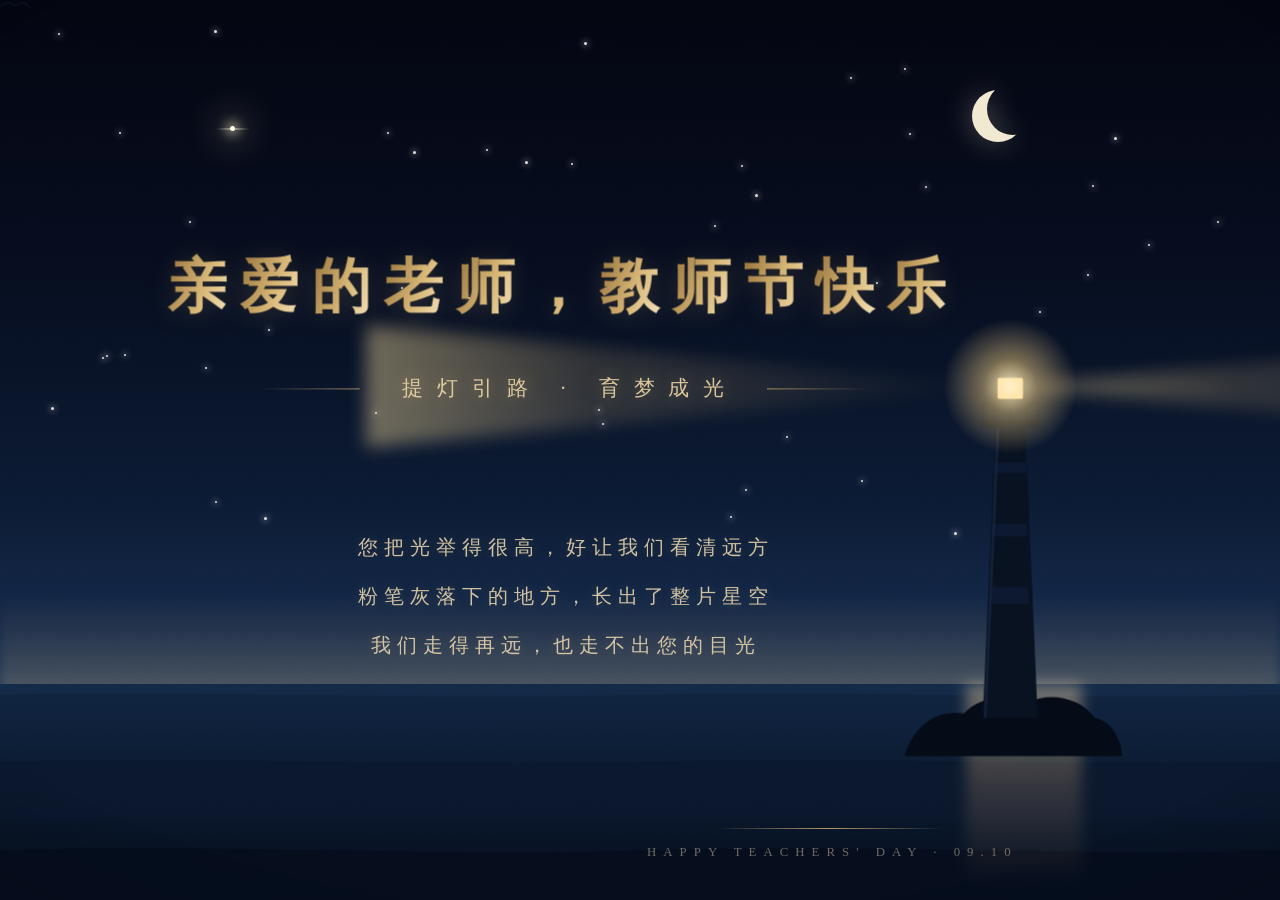
==== commit 805bf8e4: "Lighthouse night theme: root" ====
--- a/index.html
+++ b/index.html
@@ -4,8 +4,8 @@
     <meta charset="UTF-8" />
     <meta name="viewport" content="width=device-width, initial-scale=1.0" />
     <title>教师节快乐 · 感恩有你</title>
-    <script type="module" crossorigin src="./assets/index-CQTY9Bdr.js"></script>
-    <link rel="stylesheet" crossorigin href="./assets/index-Cz5PBPqG.css">
+    <script type="module" crossorigin src="./assets/index-B-BOLGnB.js"></script>
+    <link rel="stylesheet" crossorigin href="./assets/index-yEHtXCrJ.css">
   </head>
   <body>
     <div id="root"></div>
--- a/assets/index-yEHtXCrJ.css
+++ b/assets/index-yEHtXCrJ.css
@@ -0,0 +1 @@
+*,:before,:after{--tw-border-spacing-x: 0;--tw-border-spacing-y: 0;--tw-translate-x: 0;--tw-translate-y: 0;--tw-rotate: 0;--tw-skew-x: 0;--tw-skew-y: 0;--tw-scale-x: 1;--tw-scale-y: 1;--tw-pan-x: ;--tw-pan-y: ;--tw-pinch-zoom: ;--tw-scroll-snap-strictness: proximity;--tw-gradient-from-position: ;--tw-gradient-via-position: ;--tw-gradient-to-position: ;--tw-ordinal: ;--tw-slashed-zero: ;--tw-numeric-figure: ;--tw-numeric-spacing: ;--tw-numeric-fraction: ;--tw-ring-inset: ;--tw-ring-offset-width: 0px;--tw-ring-offset-color: #fff;--tw-ring-color: rgb(59 130 246 / .5);--tw-ring-offset-shadow: 0 0 #0000;--tw-ring-shadow: 0 0 #0000;--tw-shadow: 0 0 #0000;--tw-shadow-colored: 0 0 #0000;--tw-blur: ;--tw-brightness: ;--tw-contrast: ;--tw-grayscale: ;--tw-hue-rotate: ;--tw-invert: ;--tw-saturate: ;--tw-sepia: ;--tw-drop-shadow: ;--tw-backdrop-blur: ;--tw-backdrop-brightness: ;--tw-backdrop-contrast: ;--tw-backdrop-grayscale: ;--tw-backdrop-hue-rotate: ;--tw-backdrop-invert: ;--tw-backdrop-opacity: ;--tw-backdrop-saturate: ;--tw-backdrop-sepia: ;--tw-contain-size: ;--tw-contain-layout: ;--tw-contain-paint: ;--tw-contain-style: }::backdrop{--tw-border-spacing-x: 0;--tw-border-spacing-y: 0;--tw-translate-x: 0;--tw-translate-y: 0;--tw-rotate: 0;--tw-skew-x: 0;--tw-skew-y: 0;--tw-scale-x: 1;--tw-scale-y: 1;--tw-pan-x: ;--tw-pan-y: ;--tw-pinch-zoom: ;--tw-scroll-snap-strictness: proximity;--tw-gradient-from-position: ;--tw-gradient-via-position: ;--tw-gradient-to-position: ;--tw-ordinal: ;--tw-slashed-zero: ;--tw-numeric-figure: ;--tw-numeric-spacing: ;--tw-numeric-fraction: ;--tw-ring-inset: ;--tw-ring-offset-width: 0px;--tw-ring-offset-color: #fff;--tw-ring-color: rgb(59 130 246 / .5);--tw-ring-offset-shadow: 0 0 #0000;--tw-ring-shadow: 0 0 #0000;--tw-shadow: 0 0 #0000;--tw-shadow-colored: 0 0 #0000;--tw-blur: ;--tw-brightness: ;--tw-contrast: ;--tw-grayscale: ;--tw-hue-rotate: ;--tw-invert: ;--tw-saturate: ;--tw-sepia: ;--tw-drop-shadow: ;--tw-backdrop-blur: ;--tw-backdrop-brightness: ;--tw-backdrop-contrast: ;--tw-backdrop-grayscale: ;--tw-backdrop-hue-rotate: ;--tw-backdrop-invert: ;--tw-backdrop-opacity: ;--tw-backdrop-saturate: ;--tw-backdrop-sepia: ;--tw-contain-size: ;--tw-contain-layout: ;--tw-contain-paint: ;--tw-contain-style: }*,:before,:after{box-sizing:border-box;border-width:0;border-style:solid;border-color:#e5e7eb}:before,:after{--tw-content: ""}html,:host{line-height:1.5;-webkit-text-size-adjust:100%;-moz-tab-size:4;-o-tab-size:4;tab-size:4;font-family:ui-sans-serif,system-ui,sans-serif,"Apple Color Emoji","Segoe UI Emoji",Segoe UI Symbol,"Noto Color Emoji";font-feature-settings:normal;font-variation-settings:normal;-webkit-tap-highlight-color:transparent}body{margin:0;line-height:inherit}hr{height:0;color:inherit;border-top-width:1px}abbr:where([title]){-webkit-text-decoration:underline dotted;text-decoration:underline dotted}h1,h2,h3,h4,h5,h6{font-size:inherit;font-weight:inherit}a{color:inherit;text-decoration:inherit}b,strong{font-weight:bolder}code,kbd,samp,pre{font-family:ui-monospace,SFMono-Regular,Menlo,Monaco,Consolas,Liberation Mono,Courier New,monospace;font-feature-settings:normal;font-variation-settings:normal;font-size:1em}small{font-size:80%}sub,sup{font-size:75%;line-height:0;position:relative;vertical-align:baseline}sub{bottom:-.25em}sup{top:-.5em}table{text-indent:0;border-color:inherit;border-collapse:collapse}button,input,optgroup,select,textarea{font-family:inherit;font-feature-settings:inherit;font-variation-settings:inherit;font-size:100%;font-weight:inherit;line-height:inherit;letter-spacing:inherit;color:inherit;margin:0;padding:0}button,select{text-transform:none}button,input:where([type=button]),input:where([type=reset]),input:where([type=submit]){-webkit-appearance:button;background-color:transparent;background-image:none}:-moz-focusring{outline:auto}:-moz-ui-invalid{box-shadow:none}progress{vertical-align:baseline}::-webkit-inner-spin-button,::-webkit-outer-spin-button{height:auto}[type=search]{-webkit-appearance:textfield;outline-offset:-2px}::-webkit-search-decoration{-webkit-appearance:none}::-webkit-file-upload-button{-webkit-appearance:button;font:inherit}summary{display:list-item}blockquote,dl,dd,h1,h2,h3,h4,h5,h6,hr,figure,p,pre{margin:0}fieldset{margin:0;padding:0}legend{padding:0}ol,ul,menu{list-style:none;margin:0;padding:0}dialog{padding:0}textarea{resize:vertical}input::-moz-placeholder,textarea::-moz-placeholder{opacity:1;color:#9ca3af}input::placeholder,textarea::placeholder{opacity:1;color:#9ca3af}button,[role=button]{cursor:pointer}:disabled{cursor:default}img,svg,video,canvas,audio,iframe,embed,object{display:block;vertical-align:middle}img,video{max-width:100%;height:auto}[hidden]:where(:not([hidden=until-found])){display:none}:root{--background: 0 0% 100%;--foreground: 240 10% 3.9%;--card: 0 0% 100%;--card-foreground: 240 10% 3.9%;--popover: 0 0% 100%;--popover-foreground: 240 10% 3.9%;--primary: 240 5.9% 10%;--primary-foreground: 0 0% 98%;--secondary: 240 4.8% 95.9%;--secondary-foreground: 240 5.9% 10%;--muted: 240 4.8% 95.9%;--muted-foreground: 240 3.8% 46.1%;--accent: 240 4.8% 95.9%;--accent-foreground: 240 5.9% 10%;--destructive: 0 84.2% 60.2%;--destructive-foreground: 0 0% 98%;--border: 240 5.9% 90%;--input: 240 5.9% 90%;--ring: 240 5.9% 10%;--radius: .625rem;--sidebar-background: 0 0% 98%;--sidebar-foreground: 240 5.3% 26.1%;--sidebar-primary: 240 5.9% 10%;--sidebar-primary-foreground: 0 0% 98%;--sidebar-accent: 240 4.8% 95.9%;--sidebar-accent-foreground: 240 5.9% 10%;--sidebar-border: 220 13% 91%;--sidebar-ring: 217.2 91.2% 59.8%}.dark{--background: 240 10% 3.9%;--foreground: 0 0% 98%;--card: 240 10% 3.9%;--card-foreground: 0 0% 98%;--popover: 240 10% 3.9%;--popover-foreground: 0 0% 98%;--primary: 0 0% 98%;--primary-foreground: 240 5.9% 10%;--secondary: 240 3.7% 15.9%;--secondary-foreground: 0 0% 98%;--muted: 240 3.7% 15.9%;--muted-foreground: 240 5% 64.9%;--accent: 240 3.7% 15.9%;--accent-foreground: 0 0% 98%;--destructive: 0 62.8% 30.6%;--destructive-foreground: 0 0% 98%;--border: 240 3.7% 15.9%;--input: 240 3.7% 15.9%;--ring: 240 4.9% 83.9%;--sidebar-background: 240 5.9% 10%;--sidebar-foreground: 240 4.8% 95.9%;--sidebar-primary: 224.3 76.3% 48%;--sidebar-primary-foreground: 0 0% 100%;--sidebar-accent: 240 3.7% 15.9%;--sidebar-accent-foreground: 240 4.8% 95.9%;--sidebar-border: 240 3.7% 15.9%;--sidebar-ring: 217.2 91.2% 59.8%}*{border-color:hsl(var(--border))}body{background-color:hsl(var(--background));color:hsl(var(--foreground))}.sr-only{position:absolute;width:1px;height:1px;padding:0;margin:-1px;overflow:hidden;clip:rect(0,0,0,0);white-space:nowrap;border-width:0}.pointer-events-none{pointer-events:none}.visible{visibility:visible}.invisible{visibility:hidden}.fixed{position:fixed}.absolute{position:absolute}.relative{position:relative}.inset-0{inset:0}.inset-x-0{left:0;right:0}.inset-y-0{top:0;bottom:0}.-bottom-12{bottom:-3rem}.-left-12{left:-3rem}.-right-12{right:-3rem}.-top-12{top:-3rem}.bottom-0{bottom:0}.left-0{left:0}.left-1\/2{left:50%}.left-2{left:.5rem}.left-\[50\%\]{left:50%}.right-0{right:0}.right-1{right:.25rem}.right-2{right:.5rem}.right-3{right:.75rem}.right-4{right:1rem}.top-0{top:0}.top-1\.5{top:.375rem}.top-1\/2{top:50%}.top-3\.5{top:.875rem}.top-4{top:1rem}.top-\[1px\]{top:1px}.top-\[50\%\]{top:50%}.top-\[60\%\]{top:60%}.top-full{top:100%}.isolate{isolation:isolate}.z-10{z-index:10}.z-20{z-index:20}.z-50{z-index:50}.z-\[1\]{z-index:1}.order-first{order:-9999}.order-last{order:9999}.col-start-2{grid-column-start:2}.row-span-2{grid-row:span 2 / span 2}.row-start-1{grid-row-start:1}.\!m-0{margin:0!important}.-mx-1{margin-left:-.25rem;margin-right:-.25rem}.-my-2{margin-top:-.5rem;margin-bottom:-.5rem}.mx-2{margin-left:.5rem;margin-right:.5rem}.mx-3\.5{margin-left:.875rem;margin-right:.875rem}.mx-auto{margin-left:auto;margin-right:auto}.my-0{margin-top:0;margin-bottom:0}.my-0\.5{margin-top:.125rem;margin-bottom:.125rem}.my-1{margin-top:.25rem;margin-bottom:.25rem}.-ml-4{margin-left:-1rem}.-mt-4{margin-top:-1rem}.mb-2{margin-bottom:.5rem}.mb-3{margin-bottom:.75rem}.ml-1{margin-left:.25rem}.ml-4{margin-left:1rem}.ml-auto{margin-left:auto}.mt-1\.5{margin-top:.375rem}.mt-2{margin-top:.5rem}.mt-4{margin-top:1rem}.mt-auto{margin-top:auto}.line-clamp-1{overflow:hidden;display:-webkit-box;-webkit-box-orient:vertical;-webkit-line-clamp:1}.line-clamp-2{overflow:hidden;display:-webkit-box;-webkit-box-orient:vertical;-webkit-line-clamp:2}.block{display:block}.flex{display:flex}.inline-flex{display:inline-flex}.table{display:table}.table-caption{display:table-caption}.table-cell{display:table-cell}.table-row{display:table-row}.grid{display:grid}.hidden{display:none}.aspect-square{aspect-ratio:1 / 1}.aspect-video{aspect-ratio:16 / 9}.size-10{width:2.5rem;height:2.5rem}.size-2{width:.5rem;height:.5rem}.size-2\.5{width:.625rem;height:.625rem}.size-3{width:.75rem;height:.75rem}.size-3\.5{width:.875rem;height:.875rem}.size-4{width:1rem;height:1rem}.size-6{width:1.5rem;height:1.5rem}.size-7{width:1.75rem;height:1.75rem}.size-8{width:2rem;height:2rem}.size-9{width:2.25rem;height:2.25rem}.size-auto{width:auto;height:auto}.size-full{width:100%;height:100%}.h-1\.5{height:.375rem}.h-10{height:2.5rem}.h-12{height:3rem}.h-2{height:.5rem}.h-2\.5{height:.625rem}.h-4{height:1rem}.h-5{height:1.25rem}.h-6{height:1.5rem}.h-7{height:1.75rem}.h-8{height:2rem}.h-9{height:2.25rem}.h-\[1\.15rem\]{height:1.15rem}.h-\[calc\(100\%-1px\)\]{height:calc(100% - 1px)}.h-\[var\(--radix-navigation-menu-viewport-height\)\]{height:var(--radix-navigation-menu-viewport-height)}.h-\[var\(--radix-select-trigger-height\)\]{height:var(--radix-select-trigger-height)}.h-auto{height:auto}.h-full{height:100%}.h-px{height:1px}.h-svh{height:100svh}.max-h-\[300px\]{max-height:300px}.min-h-0{min-height:0px}.min-h-16{min-height:4rem}.min-h-4{min-height:1rem}.min-h-svh{min-height:100svh}.w-0{width:0px}.w-1{width:.25rem}.w-2{width:.5rem}.w-2\.5{width:.625rem}.w-3{width:.75rem}.w-3\/4{width:75%}.w-4{width:1rem}.w-5{width:1.25rem}.w-64{width:16rem}.w-72{width:18rem}.w-8{width:2rem}.w-9{width:2.25rem}.w-\[100px\]{width:100px}.w-auto{width:auto}.w-fit{width:-moz-fit-content;width:fit-content}.w-full{width:100%}.w-max{width:-moz-max-content;width:max-content}.w-px{width:1px}.min-w-0{min-width:0px}.min-w-10{min-width:2.5rem}.min-w-5{min-width:1.25rem}.min-w-8{min-width:2rem}.min-w-9{min-width:2.25rem}.min-w-\[12rem\]{min-width:12rem}.min-w-\[8rem\]{min-width:8rem}.min-w-\[var\(--radix-select-trigger-width\)\]{min-width:var(--radix-select-trigger-width)}.max-w-\[calc\(100\%-2rem\)\]{max-width:calc(100% - 2rem)}.max-w-max{max-width:-moz-max-content;max-width:max-content}.max-w-sm{max-width:24rem}.flex-1{flex:1 1 0%}.shrink-0{flex-shrink:0}.grow{flex-grow:1}.grow-0{flex-grow:0}.basis-full{flex-basis:100%}.caption-bottom{caption-side:bottom}.border-collapse{border-collapse:collapse}.-translate-x-1\/2{--tw-translate-x: -50%;transform:translate(var(--tw-translate-x),var(--tw-translate-y)) rotate(var(--tw-rotate)) skew(var(--tw-skew-x)) skewY(var(--tw-skew-y)) scaleX(var(--tw-scale-x)) scaleY(var(--tw-scale-y))}.-translate-x-px{--tw-translate-x: -1px;transform:translate(var(--tw-translate-x),var(--tw-translate-y)) rotate(var(--tw-rotate)) skew(var(--tw-skew-x)) skewY(var(--tw-skew-y)) scaleX(var(--tw-scale-x)) scaleY(var(--tw-scale-y))}.-translate-y-1\/2{--tw-translate-y: -50%;transform:translate(var(--tw-translate-x),var(--tw-translate-y)) rotate(var(--tw-rotate)) skew(var(--tw-skew-x)) skewY(var(--tw-skew-y)) scaleX(var(--tw-scale-x)) scaleY(var(--tw-scale-y))}.translate-x-\[-50\%\]{--tw-translate-x: -50%;transform:translate(var(--tw-translate-x),var(--tw-translate-y)) rotate(var(--tw-rotate)) skew(var(--tw-skew-x)) skewY(var(--tw-skew-y)) scaleX(var(--tw-scale-x)) scaleY(var(--tw-scale-y))}.translate-x-px{--tw-translate-x: 1px;transform:translate(var(--tw-translate-x),var(--tw-translate-y)) rotate(var(--tw-rotate)) skew(var(--tw-skew-x)) skewY(var(--tw-skew-y)) scaleX(var(--tw-scale-x)) scaleY(var(--tw-scale-y))}.translate-y-0\.5{--tw-translate-y: .125rem;transform:translate(var(--tw-translate-x),var(--tw-translate-y)) rotate(var(--tw-rotate)) skew(var(--tw-skew-x)) skewY(var(--tw-skew-y)) scaleX(var(--tw-scale-x)) scaleY(var(--tw-scale-y))}.translate-y-\[-50\%\]{--tw-translate-y: -50%;transform:translate(var(--tw-translate-x),var(--tw-translate-y)) rotate(var(--tw-rotate)) skew(var(--tw-skew-x)) skewY(var(--tw-skew-y)) scaleX(var(--tw-scale-x)) scaleY(var(--tw-scale-y))}.translate-y-\[calc\(-50\%_-_2px\)\]{--tw-translate-y: calc(-50% - 2px) ;transform:translate(var(--tw-translate-x),var(--tw-translate-y)) rotate(var(--tw-rotate)) skew(var(--tw-skew-x)) skewY(var(--tw-skew-y)) scaleX(var(--tw-scale-x)) scaleY(var(--tw-scale-y))}.rotate-45{--tw-rotate: 45deg;transform:translate(var(--tw-translate-x),var(--tw-translate-y)) rotate(var(--tw-rotate)) skew(var(--tw-skew-x)) skewY(var(--tw-skew-y)) scaleX(var(--tw-scale-x)) scaleY(var(--tw-scale-y))}.rotate-90{--tw-rotate: 90deg;transform:translate(var(--tw-translate-x),var(--tw-translate-y)) rotate(var(--tw-rotate)) skew(var(--tw-skew-x)) skewY(var(--tw-skew-y)) scaleX(var(--tw-scale-x)) scaleY(var(--tw-scale-y))}.transform{transform:translate(var(--tw-translate-x),var(--tw-translate-y)) rotate(var(--tw-rotate)) skew(var(--tw-skew-x)) skewY(var(--tw-skew-y)) scaleX(var(--tw-scale-x)) scaleY(var(--tw-scale-y))}@keyframes caret-blink{0%,70%,to{opacity:1}20%,50%{opacity:0}}.animate-caret-blink{animation:caret-blink 1.25s ease-out infinite}@keyframes pulse{50%{opacity:.5}}.animate-pulse{animation:pulse 2s cubic-bezier(.4,0,.6,1) infinite}@keyframes spin{to{transform:rotate(360deg)}}.animate-spin{animation:spin 1s linear infinite}.cursor-default{cursor:default}.cursor-text{cursor:text}.touch-none{touch-action:none}.select-none{-webkit-user-select:none;-moz-user-select:none;user-select:none}.resize-none{resize:none}.scroll-my-1{scroll-margin-top:.25rem;scroll-margin-bottom:.25rem}.scroll-py-1{scroll-padding-top:.25rem;scroll-padding-bottom:.25rem}.list-disc{list-style-type:disc}.list-none{list-style-type:none}.auto-rows-min{grid-auto-rows:min-content}.grid-cols-\[0_1fr\]{grid-template-columns:0 1fr}.grid-rows-\[auto_auto\]{grid-template-rows:auto auto}.flex-row{flex-direction:row}.flex-col{flex-direction:column}.flex-col-reverse{flex-direction:column-reverse}.flex-wrap{flex-wrap:wrap}.place-content-center{place-content:center}.items-start{align-items:flex-start}.items-end{align-items:flex-end}.items-center{align-items:center}.items-stretch{align-items:stretch}.justify-start{justify-content:flex-start}.justify-center{justify-content:center}.justify-between{justify-content:space-between}.justify-items-start{justify-items:start}.gap-0\.5{gap:.125rem}.gap-1{gap:.25rem}.gap-1\.5{gap:.375rem}.gap-2{gap:.5rem}.gap-2\.5{gap:.625rem}.gap-3{gap:.75rem}.gap-4{gap:1rem}.gap-6{gap:1.5rem}.gap-7{gap:1.75rem}.gap-\[--spacing\(var\(--gap\)\)\]{gap:var(--spacing(var(--gap)))}.gap-y-0\.5{row-gap:.125rem}.self-start{align-self:flex-start}.self-stretch{align-self:stretch}.justify-self-end{justify-self:end}.overflow-auto{overflow:auto}.overflow-hidden{overflow:hidden}.overflow-x-auto{overflow-x:auto}.overflow-y-auto{overflow-y:auto}.overflow-x-hidden{overflow-x:hidden}.whitespace-nowrap{white-space:nowrap}.text-balance{text-wrap:balance}.break-words{overflow-wrap:break-word}.rounded-\[2px\]{border-radius:2px}.rounded-\[4px\]{border-radius:4px}.rounded-\[calc\(var\(--radius\)-5px\)\]{border-radius:calc(var(--radius) - 5px)}.rounded-\[inherit\]{border-radius:inherit}.rounded-full{border-radius:9999px}.rounded-lg{border-radius:var(--radius)}.rounded-md{border-radius:calc(var(--radius) - 2px)}.rounded-none{border-radius:0}.rounded-sm{border-radius:calc(var(--radius) - 4px)}.rounded-xl{border-radius:calc(var(--radius) + 4px)}.rounded-xs{border-radius:calc(var(--radius) - 6px)}.rounded-l-md{border-top-left-radius:calc(var(--radius) - 2px);border-bottom-left-radius:calc(var(--radius) - 2px)}.rounded-r-md{border-top-right-radius:calc(var(--radius) - 2px);border-bottom-right-radius:calc(var(--radius) - 2px)}.rounded-tl-sm{border-top-left-radius:calc(var(--radius) - 4px)}.border{border-width:1px}.border-0{border-width:0px}.border-\[1\.5px\]{border-width:1.5px}.border-y{border-top-width:1px;border-bottom-width:1px}.border-b{border-bottom-width:1px}.border-l{border-left-width:1px}.border-r{border-right-width:1px}.border-t{border-top-width:1px}.border-dashed{border-style:dashed}.border-border{border-color:hsl(var(--border))}.border-border\/50{border-color:hsl(var(--border) / .5)}.border-input{border-color:hsl(var(--input))}.border-primary{border-color:hsl(var(--primary))}.border-sidebar-border{border-color:hsl(var(--sidebar-border))}.border-transparent{border-color:transparent}.border-l-transparent{border-left-color:transparent}.border-t-transparent{border-top-color:transparent}.bg-accent{background-color:hsl(var(--accent))}.bg-background{background-color:hsl(var(--background))}.bg-black\/50{background-color:#00000080}.bg-border{background-color:hsl(var(--border))}.bg-card{background-color:hsl(var(--card))}.bg-destructive{--tw-bg-opacity: 1;background-color:hsl(var(--destructive) / var(--tw-bg-opacity, 1))}.bg-foreground{background-color:hsl(var(--foreground))}.bg-input{background-color:hsl(var(--input))}.bg-muted{background-color:hsl(var(--muted))}.bg-muted\/50{background-color:hsl(var(--muted) / .5)}.bg-popover{background-color:hsl(var(--popover))}.bg-primary{background-color:hsl(var(--primary))}.bg-primary\/20{background-color:hsl(var(--primary) / .2)}.bg-secondary{background-color:hsl(var(--secondary))}.bg-sidebar{background-color:hsl(var(--sidebar-background))}.bg-sidebar-border{background-color:hsl(var(--sidebar-border))}.bg-transparent{background-color:transparent}.bg-white{--tw-bg-opacity: 1;background-color:rgb(255 255 255 / var(--tw-bg-opacity, 1))}.fill-current{fill:currentColor}.fill-foreground{fill:hsl(var(--foreground))}.fill-primary{fill:hsl(var(--primary))}.p-0{padding:0}.p-1{padding:.25rem}.p-2{padding:.5rem}.p-3{padding:.75rem}.p-4{padding:1rem}.p-6{padding:1.5rem}.p-\[3px\]{padding:3px}.p-px{padding:1px}.px-1{padding-left:.25rem;padding-right:.25rem}.px-1\.5{padding-left:.375rem;padding-right:.375rem}.px-2{padding-left:.5rem;padding-right:.5rem}.px-2\.5{padding-left:.625rem;padding-right:.625rem}.px-3{padding-left:.75rem;padding-right:.75rem}.px-4{padding-left:1rem;padding-right:1rem}.px-6{padding-left:1.5rem;padding-right:1.5rem}.py-0\.5{padding-top:.125rem;padding-bottom:.125rem}.py-1{padding-top:.25rem;padding-bottom:.25rem}.py-1\.5{padding-top:.375rem;padding-bottom:.375rem}.py-2{padding-top:.5rem;padding-bottom:.5rem}.py-3{padding-top:.75rem;padding-bottom:.75rem}.py-4{padding-top:1rem;padding-bottom:1rem}.py-6{padding-top:1.5rem;padding-bottom:1.5rem}.pb-3{padding-bottom:.75rem}.pb-4{padding-bottom:1rem}.pl-2{padding-left:.5rem}.pl-3{padding-left:.75rem}.pl-4{padding-left:1rem}.pl-8{padding-left:2rem}.pr-1{padding-right:.25rem}.pr-2{padding-right:.5rem}.pr-2\.5{padding-right:.625rem}.pr-3{padding-right:.75rem}.pr-8{padding-right:2rem}.pt-0{padding-top:0}.pt-3{padding-top:.75rem}.pt-4{padding-top:1rem}.text-left{text-align:left}.text-center{text-align:center}.align-middle{vertical-align:middle}.font-mono{font-family:ui-monospace,SFMono-Regular,Menlo,Monaco,Consolas,Liberation Mono,Courier New,monospace}.font-sans{font-family:ui-sans-serif,system-ui,sans-serif,"Apple Color Emoji","Segoe UI Emoji",Segoe UI Symbol,"Noto Color Emoji"}.text-\[0\.8rem\]{font-size:.8rem}.text-base{font-size:1rem;line-height:1.5rem}.text-lg{font-size:1.125rem;line-height:1.75rem}.text-sm{font-size:.875rem;line-height:1.25rem}.text-sm\/relaxed{font-size:.875rem;line-height:1.625}.text-xs{font-size:.75rem;line-height:1rem}.font-medium{font-weight:500}.font-normal{font-weight:400}.font-semibold{font-weight:600}.tabular-nums{--tw-numeric-spacing: tabular-nums;font-variant-numeric:var(--tw-ordinal) var(--tw-slashed-zero) var(--tw-numeric-figure) var(--tw-numeric-spacing) var(--tw-numeric-fraction)}.leading-none{line-height:1}.leading-normal{line-height:1.5}.leading-snug{line-height:1.375}.tracking-tight{letter-spacing:-.025em}.tracking-widest{letter-spacing:.1em}.text-accent-foreground{color:hsl(var(--accent-foreground))}.text-background{color:hsl(var(--background))}.text-card-foreground{color:hsl(var(--card-foreground))}.text-current{color:currentColor}.text-destructive{--tw-text-opacity: 1;color:hsl(var(--destructive) / var(--tw-text-opacity, 1))}.text-foreground{color:hsl(var(--foreground))}.text-muted-foreground{color:hsl(var(--muted-foreground))}.text-popover-foreground{color:hsl(var(--popover-foreground))}.text-primary{color:hsl(var(--primary))}.text-primary-foreground{color:hsl(var(--primary-foreground))}.text-secondary-foreground{color:hsl(var(--secondary-foreground))}.text-sidebar-foreground{color:hsl(var(--sidebar-foreground))}.text-sidebar-foreground\/70{color:hsl(var(--sidebar-foreground) / .7)}.text-white{--tw-text-opacity: 1;color:rgb(255 255 255 / var(--tw-text-opacity, 1))}.underline-offset-4{text-underline-offset:4px}.opacity-0{opacity:0}.opacity-50{opacity:.5}.opacity-70{opacity:.7}.shadow{--tw-shadow: 0 1px 3px 0 rgb(0 0 0 / .1), 0 1px 2px -1px rgb(0 0 0 / .1);--tw-shadow-colored: 0 1px 3px 0 var(--tw-shadow-color), 0 1px 2px -1px var(--tw-shadow-color);box-shadow:var(--tw-ring-offset-shadow, 0 0 #0000),var(--tw-ring-shadow, 0 0 #0000),var(--tw-shadow)}.shadow-\[0_0_0_1px_hsl\(var\(--sidebar-border\)\)\]{--tw-shadow: 0 0 0 1px hsl(var(--sidebar-border));--tw-shadow-colored: 0 0 0 1px var(--tw-shadow-color);box-shadow:var(--tw-ring-offset-shadow, 0 0 #0000),var(--tw-ring-shadow, 0 0 #0000),var(--tw-shadow)}.shadow-lg{--tw-shadow: 0 10px 15px -3px rgb(0 0 0 / .1), 0 4px 6px -4px rgb(0 0 0 / .1);--tw-shadow-colored: 0 10px 15px -3px var(--tw-shadow-color), 0 4px 6px -4px var(--tw-shadow-color);box-shadow:var(--tw-ring-offset-shadow, 0 0 #0000),var(--tw-ring-shadow, 0 0 #0000),var(--tw-shadow)}.shadow-md{--tw-shadow: 0 4px 6px -1px rgb(0 0 0 / .1), 0 2px 4px -2px rgb(0 0 0 / .1);--tw-shadow-colored: 0 4px 6px -1px var(--tw-shadow-color), 0 2px 4px -2px var(--tw-shadow-color);box-shadow:var(--tw-ring-offset-shadow, 0 0 #0000),var(--tw-ring-shadow, 0 0 #0000),var(--tw-shadow)}.shadow-none{--tw-shadow: 0 0 #0000;--tw-shadow-colored: 0 0 #0000;box-shadow:var(--tw-ring-offset-shadow, 0 0 #0000),var(--tw-ring-shadow, 0 0 #0000),var(--tw-shadow)}.shadow-sm{--tw-shadow: 0 1px 2px 0 rgb(0 0 0 / .05);--tw-shadow-colored: 0 1px 2px 0 var(--tw-shadow-color);box-shadow:var(--tw-ring-offset-shadow, 0 0 #0000),var(--tw-ring-shadow, 0 0 #0000),var(--tw-shadow)}.shadow-xl{--tw-shadow: 0 20px 25px -5px rgb(0 0 0 / .1), 0 8px 10px -6px rgb(0 0 0 / .1);--tw-shadow-colored: 0 20px 25px -5px var(--tw-shadow-color), 0 8px 10px -6px var(--tw-shadow-color);box-shadow:var(--tw-ring-offset-shadow, 0 0 #0000),var(--tw-ring-shadow, 0 0 #0000),var(--tw-shadow)}.shadow-xs{--tw-shadow: 0 1px 2px 0 rgb(0 0 0 / .05);--tw-shadow-colored: 0 1px 2px 0 var(--tw-shadow-color);box-shadow:var(--tw-ring-offset-shadow, 0 0 #0000),var(--tw-ring-shadow, 0 0 #0000),var(--tw-shadow)}.outline-none{outline:2px solid transparent;outline-offset:2px}.outline{outline-style:solid}.ring-0{--tw-ring-offset-shadow: var(--tw-ring-inset) 0 0 0 var(--tw-ring-offset-width) var(--tw-ring-offset-color);--tw-ring-shadow: var(--tw-ring-inset) 0 0 0 calc(0px + var(--tw-ring-offset-width)) var(--tw-ring-color);box-shadow:var(--tw-ring-offset-shadow),var(--tw-ring-shadow),var(--tw-shadow, 0 0 #0000)}.ring-ring\/50{--tw-ring-color: hsl(var(--ring) / .5)}.ring-sidebar-ring{--tw-ring-color: hsl(var(--sidebar-ring))}.ring-offset-background{--tw-ring-offset-color: hsl(var(--background))}.filter{filter:var(--tw-blur) var(--tw-brightness) var(--tw-contrast) var(--tw-grayscale) var(--tw-hue-rotate) var(--tw-invert) var(--tw-saturate) var(--tw-sepia) var(--tw-drop-shadow)}.transition{transition-property:color,background-color,border-color,text-decoration-color,fill,stroke,opacity,box-shadow,transform,filter,backdrop-filter;transition-timing-function:cubic-bezier(.4,0,.2,1);transition-duration:.15s}.transition-\[color\,box-shadow\]{transition-property:color,box-shadow;transition-timing-function:cubic-bezier(.4,0,.2,1);transition-duration:.15s}.transition-\[left\,right\,width\]{transition-property:left,right,width;transition-timing-function:cubic-bezier(.4,0,.2,1);transition-duration:.15s}.transition-\[margin\,opacity\]{transition-property:margin,opacity;transition-timing-function:cubic-bezier(.4,0,.2,1);transition-duration:.15s}.transition-\[width\,height\,padding\]{transition-property:width,height,padding;transition-timing-function:cubic-bezier(.4,0,.2,1);transition-duration:.15s}.transition-\[width\]{transition-property:width;transition-timing-function:cubic-bezier(.4,0,.2,1);transition-duration:.15s}.transition-all{transition-property:all;transition-timing-function:cubic-bezier(.4,0,.2,1);transition-duration:.15s}.transition-colors{transition-property:color,background-color,border-color,text-decoration-color,fill,stroke;transition-timing-function:cubic-bezier(.4,0,.2,1);transition-duration:.15s}.transition-none{transition-property:none}.transition-opacity{transition-property:opacity;transition-timing-function:cubic-bezier(.4,0,.2,1);transition-duration:.15s}.transition-shadow{transition-property:box-shadow;transition-timing-function:cubic-bezier(.4,0,.2,1);transition-duration:.15s}.transition-transform{transition-property:transform;transition-timing-function:cubic-bezier(.4,0,.2,1);transition-duration:.15s}.duration-100{transition-duration:.1s}.duration-1000{transition-duration:1s}.duration-200{transition-duration:.2s}.duration-300{transition-duration:.3s}.ease-in-out{transition-timing-function:cubic-bezier(.4,0,.2,1)}.ease-linear{transition-timing-function:linear}@keyframes enter{0%{opacity:var(--tw-enter-opacity, 1);transform:translate3d(var(--tw-enter-translate-x, 0),var(--tw-enter-translate-y, 0),0) scale3d(var(--tw-enter-scale, 1),var(--tw-enter-scale, 1),var(--tw-enter-scale, 1)) rotate(var(--tw-enter-rotate, 0))}}@keyframes exit{to{opacity:var(--tw-exit-opacity, 1);transform:translate3d(var(--tw-exit-translate-x, 0),var(--tw-exit-translate-y, 0),0) scale3d(var(--tw-exit-scale, 1),var(--tw-exit-scale, 1),var(--tw-exit-scale, 1)) rotate(var(--tw-exit-rotate, 0))}}.animate-in{animation-name:enter;animation-duration:.15s;--tw-enter-opacity: initial;--tw-enter-scale: initial;--tw-enter-rotate: initial;--tw-enter-translate-x: initial;--tw-enter-translate-y: initial}.fade-in-0{--tw-enter-opacity: 0}.zoom-in-95{--tw-enter-scale: .95}.duration-100{animation-duration:.1s}.duration-1000{animation-duration:1s}.duration-200{animation-duration:.2s}.duration-300{animation-duration:.3s}.ease-in-out{animation-timing-function:cubic-bezier(.4,0,.2,1)}.ease-linear{animation-timing-function:linear}.\[--cell-size\:--spacing\(8\)\]{--cell-size: var(--spacing(8))}.selection\:bg-primary *::-moz-selection{background-color:hsl(var(--primary))}.selection\:bg-primary *::selection{background-color:hsl(var(--primary))}.selection\:text-primary-foreground *::-moz-selection{color:hsl(var(--primary-foreground))}.selection\:text-primary-foreground *::selection{color:hsl(var(--primary-foreground))}.selection\:bg-primary::-moz-selection{background-color:hsl(var(--primary))}.selection\:bg-primary::selection{background-color:hsl(var(--primary))}.selection\:text-primary-foreground::-moz-selection{color:hsl(var(--primary-foreground))}.selection\:text-primary-foreground::selection{color:hsl(var(--primary-foreground))}.file\:inline-flex::file-selector-button{display:inline-flex}.file\:h-7::file-selector-button{height:1.75rem}.file\:border-0::file-selector-button{border-width:0px}.file\:bg-transparent::file-selector-button{background-color:transparent}.file\:text-sm::file-selector-button{font-size:.875rem;line-height:1.25rem}.file\:font-medium::file-selector-button{font-weight:500}.file\:text-foreground::file-selector-button{color:hsl(var(--foreground))}.placeholder\:text-muted-foreground::-moz-placeholder{color:hsl(var(--muted-foreground))}.placeholder\:text-muted-foreground::placeholder{color:hsl(var(--muted-foreground))}.after\:absolute:after{content:var(--tw-content);position:absolute}.after\:-inset-2:after{content:var(--tw-content);inset:-.5rem}.after\:inset-y-0:after{content:var(--tw-content);top:0;bottom:0}.after\:left-1\/2:after{content:var(--tw-content);left:50%}.after\:w-1:after{content:var(--tw-content);width:.25rem}.after\:w-\[2px\]:after{content:var(--tw-content);width:2px}.after\:-translate-x-1\/2:after{content:var(--tw-content);--tw-translate-x: -50%;transform:translate(var(--tw-translate-x),var(--tw-translate-y)) rotate(var(--tw-rotate)) skew(var(--tw-skew-x)) skewY(var(--tw-skew-y)) scaleX(var(--tw-scale-x)) scaleY(var(--tw-scale-y))}.first\:rounded-l-md:first-child{border-top-left-radius:calc(var(--radius) - 2px);border-bottom-left-radius:calc(var(--radius) - 2px)}.first\:border-l:first-child{border-left-width:1px}.last\:mt-0:last-child{margin-top:0}.last\:rounded-r-md:last-child{border-top-right-radius:calc(var(--radius) - 2px);border-bottom-right-radius:calc(var(--radius) - 2px)}.last\:border-b-0:last-child{border-bottom-width:0px}.hover\:bg-accent:hover{background-color:hsl(var(--accent))}.hover\:bg-destructive\/90:hover{background-color:hsl(var(--destructive) / .9)}.hover\:bg-muted:hover{background-color:hsl(var(--muted))}.hover\:bg-muted\/50:hover{background-color:hsl(var(--muted) / .5)}.hover\:bg-primary\/90:hover{background-color:hsl(var(--primary) / .9)}.hover\:bg-secondary\/80:hover{background-color:hsl(var(--secondary) / .8)}.hover\:bg-sidebar-accent:hover{background-color:hsl(var(--sidebar-accent))}.hover\:text-accent-foreground:hover{color:hsl(var(--accent-foreground))}.hover\:text-foreground:hover{color:hsl(var(--foreground))}.hover\:text-muted-foreground:hover{color:hsl(var(--muted-foreground))}.hover\:text-sidebar-accent-foreground:hover{color:hsl(var(--sidebar-accent-foreground))}.hover\:underline:hover{text-decoration-line:underline}.hover\:opacity-100:hover{opacity:1}.hover\:shadow-\[0_0_0_1px_hsl\(var\(--sidebar-accent\)\)\]:hover{--tw-shadow: 0 0 0 1px hsl(var(--sidebar-accent));--tw-shadow-colored: 0 0 0 1px var(--tw-shadow-color);box-shadow:var(--tw-ring-offset-shadow, 0 0 #0000),var(--tw-ring-shadow, 0 0 #0000),var(--tw-shadow)}.hover\:ring-4:hover{--tw-ring-offset-shadow: var(--tw-ring-inset) 0 0 0 var(--tw-ring-offset-width) var(--tw-ring-offset-color);--tw-ring-shadow: var(--tw-ring-inset) 0 0 0 calc(4px + var(--tw-ring-offset-width)) var(--tw-ring-color);box-shadow:var(--tw-ring-offset-shadow),var(--tw-ring-shadow),var(--tw-shadow, 0 0 #0000)}.hover\:after\:bg-sidebar-border:hover:after{content:var(--tw-content);background-color:hsl(var(--sidebar-border))}.focus\:z-10:focus{z-index:10}.focus\:bg-accent:focus{background-color:hsl(var(--accent))}.focus\:text-accent-foreground:focus{color:hsl(var(--accent-foreground))}.focus\:ring-2:focus{--tw-ring-offset-shadow: var(--tw-ring-inset) 0 0 0 var(--tw-ring-offset-width) var(--tw-ring-offset-color);--tw-ring-shadow: var(--tw-ring-inset) 0 0 0 calc(2px + var(--tw-ring-offset-width)) var(--tw-ring-color);box-shadow:var(--tw-ring-offset-shadow),var(--tw-ring-shadow),var(--tw-shadow, 0 0 #0000)}.focus\:ring-ring:focus{--tw-ring-color: hsl(var(--ring))}.focus\:ring-offset-2:focus{--tw-ring-offset-width: 2px}.focus-visible\:z-10:focus-visible{z-index:10}.focus-visible\:border-ring:focus-visible{border-color:hsl(var(--ring))}.focus-visible\:outline-1:focus-visible{outline-width:1px}.focus-visible\:outline-ring:focus-visible{outline-color:hsl(var(--ring))}.focus-visible\:ring-0:focus-visible{--tw-ring-offset-shadow: var(--tw-ring-inset) 0 0 0 var(--tw-ring-offset-width) var(--tw-ring-offset-color);--tw-ring-shadow: var(--tw-ring-inset) 0 0 0 calc(0px + var(--tw-ring-offset-width)) var(--tw-ring-color);box-shadow:var(--tw-ring-offset-shadow),var(--tw-ring-shadow),var(--tw-shadow, 0 0 #0000)}.focus-visible\:ring-1:focus-visible{--tw-ring-offset-shadow: var(--tw-ring-inset) 0 0 0 var(--tw-ring-offset-width) var(--tw-ring-offset-color);--tw-ring-shadow: var(--tw-ring-inset) 0 0 0 calc(1px + var(--tw-ring-offset-width)) var(--tw-ring-color);box-shadow:var(--tw-ring-offset-shadow),var(--tw-ring-shadow),var(--tw-shadow, 0 0 #0000)}.focus-visible\:ring-2:focus-visible{--tw-ring-offset-shadow: var(--tw-ring-inset) 0 0 0 var(--tw-ring-offset-width) var(--tw-ring-offset-color);--tw-ring-shadow: var(--tw-ring-inset) 0 0 0 calc(2px + var(--tw-ring-offset-width)) var(--tw-ring-color);box-shadow:var(--tw-ring-offset-shadow),var(--tw-ring-shadow),var(--tw-shadow, 0 0 #0000)}.focus-visible\:ring-4:focus-visible{--tw-ring-offset-shadow: var(--tw-ring-inset) 0 0 0 var(--tw-ring-offset-width) var(--tw-ring-offset-color);--tw-ring-shadow: var(--tw-ring-inset) 0 0 0 calc(4px + var(--tw-ring-offset-width)) var(--tw-ring-color);box-shadow:var(--tw-ring-offset-shadow),var(--tw-ring-shadow),var(--tw-shadow, 0 0 #0000)}.focus-visible\:ring-\[3px\]:focus-visible{--tw-ring-offset-shadow: var(--tw-ring-inset) 0 0 0 var(--tw-ring-offset-width) var(--tw-ring-offset-color);--tw-ring-shadow: var(--tw-ring-inset) 0 0 0 calc(3px + var(--tw-ring-offset-width)) var(--tw-ring-color);box-shadow:var(--tw-ring-offset-shadow),var(--tw-ring-shadow),var(--tw-shadow, 0 0 #0000)}.focus-visible\:ring-destructive\/20:focus-visible{--tw-ring-color: hsl(var(--destructive) / .2)}.focus-visible\:ring-ring:focus-visible{--tw-ring-color: hsl(var(--ring))}.focus-visible\:ring-ring\/50:focus-visible{--tw-ring-color: hsl(var(--ring) / .5)}.focus-visible\:ring-offset-1:focus-visible{--tw-ring-offset-width: 1px}.active\:bg-sidebar-accent:active{background-color:hsl(var(--sidebar-accent))}.active\:text-sidebar-accent-foreground:active{color:hsl(var(--sidebar-accent-foreground))}.disabled\:pointer-events-none:disabled{pointer-events:none}.disabled\:cursor-not-allowed:disabled{cursor:not-allowed}.disabled\:opacity-50:disabled{opacity:.5}.group\/menu-item:focus-within .group-focus-within\/menu-item\:opacity-100{opacity:1}.group\/menu-item:hover .group-hover\/menu-item\:opacity-100{opacity:1}.peer\/menu-button:hover~.peer-hover\/menu-button\:text-sidebar-accent-foreground{color:hsl(var(--sidebar-accent-foreground))}.peer:disabled~.peer-disabled\:cursor-not-allowed{cursor:not-allowed}.peer:disabled~.peer-disabled\:opacity-50{opacity:.5}.has-\[\>button\]\:ml-\[-0\.45rem\]:has(>button){margin-left:-.45rem}.has-\[\>button\]\:mr-\[-0\.45rem\]:has(>button){margin-right:-.45rem}.has-\[\>kbd\]\:ml-\[-0\.35rem\]:has(>kbd){margin-left:-.35rem}.has-\[\>kbd\]\:mr-\[-0\.35rem\]:has(>kbd){margin-right:-.35rem}.has-\[\>\[data-align\=block-end\]\]\:h-auto:has(>[data-align=block-end]){height:auto}.has-\[\>\[data-align\=block-start\]\]\:h-auto:has(>[data-align=block-start]){height:auto}.has-\[\>textarea\]\:h-auto:has(>textarea){height:auto}.has-\[\>\[data-slot\=field\]\]\:w-full:has(>[data-slot=field]){width:100%}.has-\[\>svg\]\:grid-cols-\[calc\(var\(--spacing\)\*4\)_1fr\]:has(>svg){grid-template-columns:calc(var(--spacing) * 4) 1fr}.has-\[\>\[data-align\=block-end\]\]\:flex-col:has(>[data-align=block-end]){flex-direction:column}.has-\[\>\[data-align\=block-start\]\]\:flex-col:has(>[data-align=block-start]){flex-direction:column}.has-\[\>\[data-slot\=field\]\]\:flex-col:has(>[data-slot=field]){flex-direction:column}.has-\[\>\[data-slot\=field-content\]\]\:items-start:has(>[data-slot=field-content]){align-items:flex-start}.has-\[\>\[data-slot\=button-group\]\]\:gap-2:has(>[data-slot=button-group]){gap:.5rem}.has-\[\>\[data-slot\=checkbox-group\]\]\:gap-3:has(>[data-slot=checkbox-group]){gap:.75rem}.has-\[\>\[data-slot\=radio-group\]\]\:gap-3:has(>[data-slot=radio-group]){gap:.75rem}.has-\[\>svg\]\:gap-x-3:has(>svg){-moz-column-gap:.75rem;column-gap:.75rem}.has-\[\>\[data-slot\=field\]\]\:rounded-md:has(>[data-slot=field]){border-radius:calc(var(--radius) - 2px)}.has-\[\>\[data-slot\=field\]\]\:border:has(>[data-slot=field]){border-width:1px}.has-\[\[data-slot\=input-group-control\]\:focus-visible\]\:border-ring:has([data-slot=input-group-control]:focus-visible){border-color:hsl(var(--ring))}.has-\[\[data-slot\]\[aria-invalid\=true\]\]\:border-destructive:has([data-slot][aria-invalid=true]){--tw-border-opacity: 1;border-color:hsl(var(--destructive) / var(--tw-border-opacity, 1))}.has-\[\>svg\]\:p-0:has(>svg){padding:0}.has-\[\>svg\]\:px-2:has(>svg){padding-left:.5rem;padding-right:.5rem}.has-\[\>svg\]\:px-2\.5:has(>svg){padding-left:.625rem;padding-right:.625rem}.has-\[\>svg\]\:px-3:has(>svg){padding-left:.75rem;padding-right:.75rem}.has-\[\>svg\]\:px-4:has(>svg){padding-left:1rem;padding-right:1rem}.has-\[\[data-slot\=input-group-control\]\:focus-visible\]\:ring-\[3px\]:has([data-slot=input-group-control]:focus-visible){--tw-ring-offset-shadow: var(--tw-ring-inset) 0 0 0 var(--tw-ring-offset-width) var(--tw-ring-offset-color);--tw-ring-shadow: var(--tw-ring-inset) 0 0 0 calc(3px + var(--tw-ring-offset-width)) var(--tw-ring-color);box-shadow:var(--tw-ring-offset-shadow),var(--tw-ring-shadow),var(--tw-shadow, 0 0 #0000)}.has-\[\[data-slot\=input-group-control\]\:focus-visible\]\:ring-ring\/50:has([data-slot=input-group-control]:focus-visible){--tw-ring-color: hsl(var(--ring) / .5)}.has-\[\[data-slot\]\[aria-invalid\=true\]\]\:ring-destructive\/20:has([data-slot][aria-invalid=true]){--tw-ring-color: hsl(var(--destructive) / .2)}.group\/item:has([data-slot=item-description]) .group-has-\[\[data-slot\=item-description\]\]\/item\:translate-y-0\.5{--tw-translate-y: .125rem;transform:translate(var(--tw-translate-x),var(--tw-translate-y)) rotate(var(--tw-rotate)) skew(var(--tw-skew-x)) skewY(var(--tw-skew-y)) scaleX(var(--tw-scale-x)) scaleY(var(--tw-scale-y))}.group\/item:has([data-slot=item-description]) .group-has-\[\[data-slot\=item-description\]\]\/item\:self-start{align-self:flex-start}.group\/field:has([data-orientation=horizontal]) .group-has-\[\[data-orientation\=horizontal\]\]\/field\:text-balance{text-wrap:balance}.group\/input-group:has(>input) .group-has-\[\>input\]\/input-group\:pb-2\.5{padding-bottom:.625rem}.group\/input-group:has(>input) .group-has-\[\>input\]\/input-group\:pt-2\.5{padding-top:.625rem}.aria-disabled\:pointer-events-none[aria-disabled=true]{pointer-events:none}.aria-disabled\:opacity-50[aria-disabled=true]{opacity:.5}.aria-selected\:text-muted-foreground[aria-selected=true]{color:hsl(var(--muted-foreground))}.data-\[disabled\=true\]\:pointer-events-none[data-disabled=true],.data-\[disabled\]\:pointer-events-none[data-disabled]{pointer-events:none}.data-\[vaul-drawer-direction\=bottom\]\:inset-x-0[data-vaul-drawer-direction=bottom]{left:0;right:0}.data-\[vaul-drawer-direction\=left\]\:inset-y-0[data-vaul-drawer-direction=left],.data-\[vaul-drawer-direction\=right\]\:inset-y-0[data-vaul-drawer-direction=right]{top:0;bottom:0}.data-\[vaul-drawer-direction\=top\]\:inset-x-0[data-vaul-drawer-direction=top]{left:0;right:0}.data-\[vaul-drawer-direction\=bottom\]\:bottom-0[data-vaul-drawer-direction=bottom]{bottom:0}.data-\[vaul-drawer-direction\=left\]\:left-0[data-vaul-drawer-direction=left]{left:0}.data-\[vaul-drawer-direction\=right\]\:right-0[data-vaul-drawer-direction=right]{right:0}.data-\[vaul-drawer-direction\=top\]\:top-0[data-vaul-drawer-direction=top]{top:0}.data-\[active\=true\]\:z-10[data-active=true]{z-index:10}.data-\[vaul-drawer-direction\=bottom\]\:mt-24[data-vaul-drawer-direction=bottom]{margin-top:6rem}.data-\[vaul-drawer-direction\=top\]\:mb-24[data-vaul-drawer-direction=top]{margin-bottom:6rem}.data-\[orientation\=horizontal\]\:h-1\.5[data-orientation=horizontal]{height:.375rem}.data-\[orientation\=horizontal\]\:h-full[data-orientation=horizontal]{height:100%}.data-\[orientation\=horizontal\]\:h-px[data-orientation=horizontal]{height:1px}.data-\[orientation\=vertical\]\:h-auto[data-orientation=vertical]{height:auto}.data-\[orientation\=vertical\]\:h-full[data-orientation=vertical]{height:100%}.data-\[panel-group-direction\=vertical\]\:h-px[data-panel-group-direction=vertical]{height:1px}.data-\[size\=default\]\:h-9[data-size=default]{height:2.25rem}.data-\[size\=sm\]\:h-8[data-size=sm]{height:2rem}.data-\[vaul-drawer-direction\=bottom\]\:max-h-\[80vh\][data-vaul-drawer-direction=bottom],.data-\[vaul-drawer-direction\=top\]\:max-h-\[80vh\][data-vaul-drawer-direction=top]{max-height:80vh}.data-\[orientation\=vertical\]\:min-h-44[data-orientation=vertical]{min-height:11rem}.data-\[orientation\=horizontal\]\:w-full[data-orientation=horizontal]{width:100%}.data-\[orientation\=vertical\]\:w-1\.5[data-orientation=vertical]{width:.375rem}.data-\[orientation\=vertical\]\:w-auto[data-orientation=vertical]{width:auto}.data-\[orientation\=vertical\]\:w-full[data-orientation=vertical]{width:100%}.data-\[orientation\=vertical\]\:w-px[data-orientation=vertical]{width:1px}.data-\[panel-group-direction\=vertical\]\:w-full[data-panel-group-direction=vertical]{width:100%}.data-\[vaul-drawer-direction\=left\]\:w-3\/4[data-vaul-drawer-direction=left],.data-\[vaul-drawer-direction\=right\]\:w-3\/4[data-vaul-drawer-direction=right]{width:75%}.data-\[side\=bottom\]\:translate-y-1[data-side=bottom]{--tw-translate-y: .25rem;transform:translate(var(--tw-translate-x),var(--tw-translate-y)) rotate(var(--tw-rotate)) skew(var(--tw-skew-x)) skewY(var(--tw-skew-y)) scaleX(var(--tw-scale-x)) scaleY(var(--tw-scale-y))}.data-\[side\=left\]\:-translate-x-1[data-side=left]{--tw-translate-x: -.25rem;transform:translate(var(--tw-translate-x),var(--tw-translate-y)) rotate(var(--tw-rotate)) skew(var(--tw-skew-x)) skewY(var(--tw-skew-y)) scaleX(var(--tw-scale-x)) scaleY(var(--tw-scale-y))}.data-\[side\=right\]\:translate-x-1[data-side=right]{--tw-translate-x: .25rem;transform:translate(var(--tw-translate-x),var(--tw-translate-y)) rotate(var(--tw-rotate)) skew(var(--tw-skew-x)) skewY(var(--tw-skew-y)) scaleX(var(--tw-scale-x)) scaleY(var(--tw-scale-y))}.data-\[side\=top\]\:-translate-y-1[data-side=top]{--tw-translate-y: -.25rem;transform:translate(var(--tw-translate-x),var(--tw-translate-y)) rotate(var(--tw-rotate)) skew(var(--tw-skew-x)) skewY(var(--tw-skew-y)) scaleX(var(--tw-scale-x)) scaleY(var(--tw-scale-y))}.data-\[state\=checked\]\:translate-x-\[calc\(100\%-2px\)\][data-state=checked]{--tw-translate-x: calc(100% - 2px) ;transform:translate(var(--tw-translate-x),var(--tw-translate-y)) rotate(var(--tw-rotate)) skew(var(--tw-skew-x)) skewY(var(--tw-skew-y)) scaleX(var(--tw-scale-x)) scaleY(var(--tw-scale-y))}.data-\[state\=unchecked\]\:translate-x-0[data-state=unchecked]{--tw-translate-x: 0px;transform:translate(var(--tw-translate-x),var(--tw-translate-y)) rotate(var(--tw-rotate)) skew(var(--tw-skew-x)) skewY(var(--tw-skew-y)) scaleX(var(--tw-scale-x)) scaleY(var(--tw-scale-y))}@keyframes accordion-up{0%{height:var(--radix-accordion-content-height)}to{height:0}}.data-\[state\=closed\]\:animate-accordion-up[data-state=closed]{animation:accordion-up .2s ease-out}@keyframes accordion-down{0%{height:0}to{height:var(--radix-accordion-content-height)}}.data-\[state\=open\]\:animate-accordion-down[data-state=open]{animation:accordion-down .2s ease-out}.data-\[orientation\=vertical\]\:flex-col[data-orientation=vertical],.data-\[panel-group-direction\=vertical\]\:flex-col[data-panel-group-direction=vertical]{flex-direction:column}.data-\[slot\=checkbox-group\]\:gap-3[data-slot=checkbox-group]{gap:.75rem}.data-\[range-end\=true\]\:rounded-md[data-range-end=true]{border-radius:calc(var(--radius) - 2px)}.data-\[range-middle\=true\]\:rounded-none[data-range-middle=true]{border-radius:0}.data-\[range-start\=true\]\:rounded-md[data-range-start=true]{border-radius:calc(var(--radius) - 2px)}.data-\[selected\=true\]\:rounded-none[data-selected=true],.data-\[spacing\=0\]\:rounded-none[data-spacing="0"]{border-radius:0}.data-\[range-end\=true\]\:rounded-r-md[data-range-end=true]{border-top-right-radius:calc(var(--radius) - 2px);border-bottom-right-radius:calc(var(--radius) - 2px)}.data-\[range-start\=true\]\:rounded-l-md[data-range-start=true]{border-top-left-radius:calc(var(--radius) - 2px);border-bottom-left-radius:calc(var(--radius) - 2px)}.data-\[vaul-drawer-direction\=bottom\]\:rounded-t-lg[data-vaul-drawer-direction=bottom]{border-top-left-radius:var(--radius);border-top-right-radius:var(--radius)}.data-\[vaul-drawer-direction\=top\]\:rounded-b-lg[data-vaul-drawer-direction=top]{border-bottom-right-radius:var(--radius);border-bottom-left-radius:var(--radius)}.data-\[spacing\=0\]\:data-\[variant\=outline\]\:border-l-0[data-variant=outline][data-spacing="0"]{border-left-width:0px}.data-\[vaul-drawer-direction\=bottom\]\:border-t[data-vaul-drawer-direction=bottom]{border-top-width:1px}.data-\[vaul-drawer-direction\=left\]\:border-r[data-vaul-drawer-direction=left]{border-right-width:1px}.data-\[vaul-drawer-direction\=right\]\:border-l[data-vaul-drawer-direction=right]{border-left-width:1px}.data-\[vaul-drawer-direction\=top\]\:border-b[data-vaul-drawer-direction=top]{border-bottom-width:1px}.data-\[active\=true\]\:border-ring[data-active=true]{border-color:hsl(var(--ring))}.data-\[state\=checked\]\:border-primary[data-state=checked]{border-color:hsl(var(--primary))}.data-\[active\=true\]\:bg-accent\/50[data-active=true]{background-color:hsl(var(--accent) / .5)}.data-\[active\=true\]\:bg-sidebar-accent[data-active=true]{background-color:hsl(var(--sidebar-accent))}.data-\[range-end\=true\]\:bg-primary[data-range-end=true]{background-color:hsl(var(--primary))}.data-\[range-middle\=true\]\:bg-accent[data-range-middle=true]{background-color:hsl(var(--accent))}.data-\[range-start\=true\]\:bg-primary[data-range-start=true],.data-\[selected-single\=true\]\:bg-primary[data-selected-single=true]{background-color:hsl(var(--primary))}.data-\[selected\=true\]\:bg-accent[data-selected=true]{background-color:hsl(var(--accent))}.data-\[state\=active\]\:bg-background[data-state=active]{background-color:hsl(var(--background))}.data-\[state\=checked\]\:bg-primary[data-state=checked]{background-color:hsl(var(--primary))}.data-\[state\=on\]\:bg-accent[data-state=on],.data-\[state\=open\]\:bg-accent[data-state=open]{background-color:hsl(var(--accent))}.data-\[state\=open\]\:bg-accent\/50[data-state=open]{background-color:hsl(var(--accent) / .5)}.data-\[state\=open\]\:bg-secondary[data-state=open]{background-color:hsl(var(--secondary))}.data-\[state\=selected\]\:bg-muted[data-state=selected]{background-color:hsl(var(--muted))}.data-\[state\=unchecked\]\:bg-input[data-state=unchecked]{background-color:hsl(var(--input))}.data-\[inset\]\:pl-8[data-inset]{padding-left:2rem}.data-\[variant\=label\]\:text-sm[data-variant=label]{font-size:.875rem;line-height:1.25rem}.data-\[variant\=legend\]\:text-base[data-variant=legend]{font-size:1rem;line-height:1.5rem}.data-\[active\=true\]\:font-medium[data-active=true]{font-weight:500}.data-\[active\=true\]\:text-accent-foreground[data-active=true]{color:hsl(var(--accent-foreground))}.data-\[active\=true\]\:text-sidebar-accent-foreground[data-active=true]{color:hsl(var(--sidebar-accent-foreground))}.data-\[error\=true\]\:text-destructive[data-error=true],.data-\[invalid\=true\]\:text-destructive[data-invalid=true]{--tw-text-opacity: 1;color:hsl(var(--destructive) / var(--tw-text-opacity, 1))}.data-\[placeholder\]\:text-muted-foreground[data-placeholder]{color:hsl(var(--muted-foreground))}.data-\[range-end\=true\]\:text-primary-foreground[data-range-end=true]{color:hsl(var(--primary-foreground))}.data-\[range-middle\=true\]\:text-accent-foreground[data-range-middle=true]{color:hsl(var(--accent-foreground))}.data-\[range-start\=true\]\:text-primary-foreground[data-range-start=true],.data-\[selected-single\=true\]\:text-primary-foreground[data-selected-single=true]{color:hsl(var(--primary-foreground))}.data-\[selected\=true\]\:text-accent-foreground[data-selected=true]{color:hsl(var(--accent-foreground))}.data-\[state\=checked\]\:text-primary-foreground[data-state=checked]{color:hsl(var(--primary-foreground))}.data-\[state\=on\]\:text-accent-foreground[data-state=on],.data-\[state\=open\]\:text-accent-foreground[data-state=open]{color:hsl(var(--accent-foreground))}.data-\[state\=open\]\:text-muted-foreground[data-state=open]{color:hsl(var(--muted-foreground))}.data-\[variant\=destructive\]\:text-destructive[data-variant=destructive]{--tw-text-opacity: 1;color:hsl(var(--destructive) / var(--tw-text-opacity, 1))}.data-\[disabled\=true\]\:opacity-50[data-disabled=true],.data-\[disabled\]\:opacity-50[data-disabled]{opacity:.5}.data-\[state\=open\]\:opacity-100[data-state=open]{opacity:1}.data-\[spacing\=0\]\:shadow-none[data-spacing="0"]{--tw-shadow: 0 0 #0000;--tw-shadow-colored: 0 0 #0000;box-shadow:var(--tw-ring-offset-shadow, 0 0 #0000),var(--tw-ring-shadow, 0 0 #0000),var(--tw-shadow)}.data-\[spacing\=default\]\:data-\[variant\=outline\]\:shadow-xs[data-variant=outline][data-spacing=default],.data-\[state\=active\]\:shadow-sm[data-state=active]{--tw-shadow: 0 1px 2px 0 rgb(0 0 0 / .05);--tw-shadow-colored: 0 1px 2px 0 var(--tw-shadow-color);box-shadow:var(--tw-ring-offset-shadow, 0 0 #0000),var(--tw-ring-shadow, 0 0 #0000),var(--tw-shadow)}.data-\[active\=true\]\:ring-\[3px\][data-active=true]{--tw-ring-offset-shadow: var(--tw-ring-inset) 0 0 0 var(--tw-ring-offset-width) var(--tw-ring-offset-color);--tw-ring-shadow: var(--tw-ring-inset) 0 0 0 calc(3px + var(--tw-ring-offset-width)) var(--tw-ring-color);box-shadow:var(--tw-ring-offset-shadow),var(--tw-ring-shadow),var(--tw-shadow, 0 0 #0000)}.data-\[active\=true\]\:ring-ring\/50[data-active=true]{--tw-ring-color: hsl(var(--ring) / .5)}.data-\[state\=closed\]\:duration-300[data-state=closed]{transition-duration:.3s}.data-\[state\=open\]\:duration-500[data-state=open]{transition-duration:.5s}.data-\[motion\^\=from-\]\:animate-in[data-motion^=from-],.data-\[state\=open\]\:animate-in[data-state=open],.data-\[state\=visible\]\:animate-in[data-state=visible]{animation-name:enter;animation-duration:.15s;--tw-enter-opacity: initial;--tw-enter-scale: initial;--tw-enter-rotate: initial;--tw-enter-translate-x: initial;--tw-enter-translate-y: initial}.data-\[motion\^\=to-\]\:animate-out[data-motion^=to-],.data-\[state\=closed\]\:animate-out[data-state=closed],.data-\[state\=hidden\]\:animate-out[data-state=hidden]{animation-name:exit;animation-duration:.15s;--tw-exit-opacity: initial;--tw-exit-scale: initial;--tw-exit-rotate: initial;--tw-exit-translate-x: initial;--tw-exit-translate-y: initial}.data-\[motion\^\=from-\]\:fade-in[data-motion^=from-]{--tw-enter-opacity: 0}.data-\[motion\^\=to-\]\:fade-out[data-motion^=to-],.data-\[state\=closed\]\:fade-out-0[data-state=closed],.data-\[state\=hidden\]\:fade-out[data-state=hidden]{--tw-exit-opacity: 0}.data-\[state\=open\]\:fade-in-0[data-state=open],.data-\[state\=visible\]\:fade-in[data-state=visible]{--tw-enter-opacity: 0}.data-\[state\=closed\]\:zoom-out-95[data-state=closed]{--tw-exit-scale: .95}.data-\[state\=open\]\:zoom-in-90[data-state=open]{--tw-enter-scale: .9}.data-\[state\=open\]\:zoom-in-95[data-state=open]{--tw-enter-scale: .95}.data-\[motion\=from-end\]\:slide-in-from-right-52[data-motion=from-end]{--tw-enter-translate-x: 13rem}.data-\[motion\=from-start\]\:slide-in-from-left-52[data-motion=from-start]{--tw-enter-translate-x: -13rem}.data-\[motion\=to-end\]\:slide-out-to-right-52[data-motion=to-end]{--tw-exit-translate-x: 13rem}.data-\[motion\=to-start\]\:slide-out-to-left-52[data-motion=to-start]{--tw-exit-translate-x: -13rem}.data-\[side\=bottom\]\:slide-in-from-top-2[data-side=bottom]{--tw-enter-translate-y: -.5rem}.data-\[side\=left\]\:slide-in-from-right-2[data-side=left]{--tw-enter-translate-x: .5rem}.data-\[side\=right\]\:slide-in-from-left-2[data-side=right]{--tw-enter-translate-x: -.5rem}.data-\[side\=top\]\:slide-in-from-bottom-2[data-side=top]{--tw-enter-translate-y: .5rem}.data-\[state\=closed\]\:slide-out-to-bottom[data-state=closed]{--tw-exit-translate-y: 100%}.data-\[state\=closed\]\:slide-out-to-left[data-state=closed]{--tw-exit-translate-x: -100%}.data-\[state\=closed\]\:slide-out-to-right[data-state=closed]{--tw-exit-translate-x: 100%}.data-\[state\=closed\]\:slide-out-to-top[data-state=closed]{--tw-exit-translate-y: -100%}.data-\[state\=open\]\:slide-in-from-bottom[data-state=open]{--tw-enter-translate-y: 100%}.data-\[state\=open\]\:slide-in-from-left[data-state=open]{--tw-enter-translate-x: -100%}.data-\[state\=open\]\:slide-in-from-right[data-state=open]{--tw-enter-translate-x: 100%}.data-\[state\=open\]\:slide-in-from-top[data-state=open]{--tw-enter-translate-y: -100%}.data-\[state\=closed\]\:duration-300[data-state=closed]{animation-duration:.3s}.data-\[state\=open\]\:duration-500[data-state=open]{animation-duration:.5s}.\*\:data-\[slot\=select-value\]\:line-clamp-1[data-slot=select-value]>*{overflow:hidden;display:-webkit-box;-webkit-box-orient:vertical;-webkit-line-clamp:1}.\*\:data-\[slot\=select-value\]\:flex[data-slot=select-value]>*{display:flex}.\*\:data-\[slot\=select-value\]\:items-center[data-slot=select-value]>*{align-items:center}.\*\:data-\[slot\=select-value\]\:gap-2[data-slot=select-value]>*{gap:.5rem}.\*\:data-\[slot\=alert-description\]\:text-destructive\/90[data-slot=alert-description]>*{color:hsl(var(--destructive) / .9)}.data-\[panel-group-direction\=vertical\]\:after\:left-0[data-panel-group-direction=vertical]:after{content:var(--tw-content);left:0}.data-\[panel-group-direction\=vertical\]\:after\:h-1[data-panel-group-direction=vertical]:after{content:var(--tw-content);height:.25rem}.data-\[panel-group-direction\=vertical\]\:after\:w-full[data-panel-group-direction=vertical]:after{content:var(--tw-content);width:100%}.data-\[panel-group-direction\=vertical\]\:after\:-translate-y-1\/2[data-panel-group-direction=vertical]:after{content:var(--tw-content);--tw-translate-y: -50%;transform:translate(var(--tw-translate-x),var(--tw-translate-y)) rotate(var(--tw-rotate)) skew(var(--tw-skew-x)) skewY(var(--tw-skew-y)) scaleX(var(--tw-scale-x)) scaleY(var(--tw-scale-y))}.data-\[panel-group-direction\=vertical\]\:after\:translate-x-0[data-panel-group-direction=vertical]:after{content:var(--tw-content);--tw-translate-x: 0px;transform:translate(var(--tw-translate-x),var(--tw-translate-y)) rotate(var(--tw-rotate)) skew(var(--tw-skew-x)) skewY(var(--tw-skew-y)) scaleX(var(--tw-scale-x)) scaleY(var(--tw-scale-y))}.data-\[spacing\=0\]\:first\:rounded-l-md:first-child[data-spacing="0"]{border-top-left-radius:calc(var(--radius) - 2px);border-bottom-left-radius:calc(var(--radius) - 2px)}.data-\[spacing\=0\]\:data-\[variant\=outline\]\:first\:border-l:first-child[data-variant=outline][data-spacing="0"]{border-left-width:1px}.data-\[spacing\=0\]\:last\:rounded-r-md:last-child[data-spacing="0"]{border-top-right-radius:calc(var(--radius) - 2px);border-bottom-right-radius:calc(var(--radius) - 2px)}.data-\[active\=true\]\:hover\:bg-accent:hover[data-active=true],.data-\[state\=open\]\:hover\:bg-accent:hover[data-state=open]{background-color:hsl(var(--accent))}.data-\[state\=open\]\:hover\:bg-sidebar-accent:hover[data-state=open]{background-color:hsl(var(--sidebar-accent))}.data-\[state\=open\]\:hover\:text-sidebar-accent-foreground:hover[data-state=open]{color:hsl(var(--sidebar-accent-foreground))}.data-\[active\=true\]\:focus\:bg-accent:focus[data-active=true]{background-color:hsl(var(--accent))}.data-\[state\=open\]\:focus\:bg-accent:focus[data-state=open]{background-color:hsl(var(--accent))}.data-\[variant\=destructive\]\:focus\:bg-destructive\/10:focus[data-variant=destructive]{background-color:hsl(var(--destructive) / .1)}.data-\[variant\=destructive\]\:focus\:text-destructive:focus[data-variant=destructive]{--tw-text-opacity: 1;color:hsl(var(--destructive) / var(--tw-text-opacity, 1))}.group[data-disabled=true] .group-data-\[disabled\=true\]\:pointer-events-none{pointer-events:none}.group\/day[data-focused=true] .group-data-\[focused\=true\]\/day\:relative{position:relative}.group[data-collapsible=offcanvas] .group-data-\[collapsible\=offcanvas\]\:left-\[calc\(var\(--sidebar-width\)\*-1\)\]{left:calc(var(--sidebar-width) * -1)}.group[data-collapsible=offcanvas] .group-data-\[collapsible\=offcanvas\]\:right-\[calc\(var\(--sidebar-width\)\*-1\)\]{right:calc(var(--sidebar-width) * -1)}.group[data-side=left] .group-data-\[side\=left\]\:-right-4{right:-1rem}.group[data-side=right] .group-data-\[side\=right\]\:left-0{left:0}.group\/navigation-menu[data-viewport=false] .group-data-\[viewport\=false\]\/navigation-menu\:top-full{top:100%}.group\/day[data-focused=true] .group-data-\[focused\=true\]\/day\:z-10{z-index:10}.group[data-collapsible=icon] .group-data-\[collapsible\=icon\]\:-mt-8{margin-top:-2rem}.group\/field-group[data-variant=outline] .group-data-\[variant\=outline\]\/field-group\:-mb-2{margin-bottom:-.5rem}.group\/navigation-menu[data-viewport=false] .group-data-\[viewport\=false\]\/navigation-menu\:mt-1\.5{margin-top:.375rem}.group\/drawer-content[data-vaul-drawer-direction=bottom] .group-data-\[vaul-drawer-direction\=bottom\]\/drawer-content\:block{display:block}.group[data-collapsible=icon] .group-data-\[collapsible\=icon\]\:hidden{display:none}.group[data-collapsible=icon] .group-data-\[collapsible\=icon\]\:w-\[calc\(var\(--sidebar-width-icon\)\+\(--spacing\(4\)\)\)\]{width:calc(var(--sidebar-width-icon) + (--spacing(4)))}.group[data-collapsible=icon] .group-data-\[collapsible\=icon\]\:w-\[calc\(var\(--sidebar-width-icon\)\+\(--spacing\(4\)\)\+2px\)\]{width:calc(var(--sidebar-width-icon) + (--spacing(4)) + 2px)}.group[data-collapsible=offcanvas] .group-data-\[collapsible\=offcanvas\]\:w-0{width:0px}.group[data-collapsible=offcanvas] .group-data-\[collapsible\=offcanvas\]\:translate-x-0{--tw-translate-x: 0px;transform:translate(var(--tw-translate-x),var(--tw-translate-y)) rotate(var(--tw-rotate)) skew(var(--tw-skew-x)) skewY(var(--tw-skew-y)) scaleX(var(--tw-scale-x)) scaleY(var(--tw-scale-y))}.group[data-side=right] .group-data-\[side\=right\]\:rotate-180,.group[data-state=open] .group-data-\[state\=open\]\:rotate-180{--tw-rotate: 180deg;transform:translate(var(--tw-translate-x),var(--tw-translate-y)) rotate(var(--tw-rotate)) skew(var(--tw-skew-x)) skewY(var(--tw-skew-y)) scaleX(var(--tw-scale-x)) scaleY(var(--tw-scale-y))}.group[data-collapsible=icon] .group-data-\[collapsible\=icon\]\:overflow-hidden,.group\/navigation-menu[data-viewport=false] .group-data-\[viewport\=false\]\/navigation-menu\:overflow-hidden{overflow:hidden}.group[data-variant=floating] .group-data-\[variant\=floating\]\:rounded-lg{border-radius:var(--radius)}.group\/navigation-menu[data-viewport=false] .group-data-\[viewport\=false\]\/navigation-menu\:rounded-md{border-radius:calc(var(--radius) - 2px)}.group[data-variant=floating] .group-data-\[variant\=floating\]\:border,.group\/navigation-menu[data-viewport=false] .group-data-\[viewport\=false\]\/navigation-menu\:border{border-width:1px}.group[data-side=left] .group-data-\[side\=left\]\:border-r{border-right-width:1px}.group[data-side=right] .group-data-\[side\=right\]\:border-l{border-left-width:1px}.group\/day[data-focused=true] .group-data-\[focused\=true\]\/day\:border-ring{border-color:hsl(var(--ring))}.group[data-variant=floating] .group-data-\[variant\=floating\]\:border-sidebar-border{border-color:hsl(var(--sidebar-border))}.group\/navigation-menu[data-viewport=false] .group-data-\[viewport\=false\]\/navigation-menu\:bg-popover{background-color:hsl(var(--popover))}.group\/drawer-content[data-vaul-drawer-direction=bottom] .group-data-\[vaul-drawer-direction\=bottom\]\/drawer-content\:text-center,.group\/drawer-content[data-vaul-drawer-direction=top] .group-data-\[vaul-drawer-direction\=top\]\/drawer-content\:text-center{text-align:center}.group\/navigation-menu[data-viewport=false] .group-data-\[viewport\=false\]\/navigation-menu\:text-popover-foreground{color:hsl(var(--popover-foreground))}.group[data-collapsible=icon] .group-data-\[collapsible\=icon\]\:opacity-0{opacity:0}.group\/field[data-disabled=true] .group-data-\[disabled\=true\]\/field\:opacity-50,.group\/input-group[data-disabled=true] .group-data-\[disabled\=true\]\/input-group\:opacity-50,.group[data-disabled=true] .group-data-\[disabled\=true\]\:opacity-50{opacity:.5}.group[data-variant=floating] .group-data-\[variant\=floating\]\:shadow-sm{--tw-shadow: 0 1px 2px 0 rgb(0 0 0 / .05);--tw-shadow-colored: 0 1px 2px 0 var(--tw-shadow-color);box-shadow:var(--tw-ring-offset-shadow, 0 0 #0000),var(--tw-ring-shadow, 0 0 #0000),var(--tw-shadow)}.group\/navigation-menu[data-viewport=false] .group-data-\[viewport\=false\]\/navigation-menu\:shadow{--tw-shadow: 0 1px 3px 0 rgb(0 0 0 / .1), 0 1px 2px -1px rgb(0 0 0 / .1);--tw-shadow-colored: 0 1px 3px 0 var(--tw-shadow-color), 0 1px 2px -1px var(--tw-shadow-color);box-shadow:var(--tw-ring-offset-shadow, 0 0 #0000),var(--tw-ring-shadow, 0 0 #0000),var(--tw-shadow)}.group\/day[data-focused=true] .group-data-\[focused\=true\]\/day\:ring-\[3px\]{--tw-ring-offset-shadow: var(--tw-ring-inset) 0 0 0 var(--tw-ring-offset-width) var(--tw-ring-offset-color);--tw-ring-shadow: var(--tw-ring-inset) 0 0 0 calc(3px + var(--tw-ring-offset-width)) var(--tw-ring-color);box-shadow:var(--tw-ring-offset-shadow),var(--tw-ring-shadow),var(--tw-shadow, 0 0 #0000)}.group\/day[data-focused=true] .group-data-\[focused\=true\]\/day\:ring-ring\/50{--tw-ring-color: hsl(var(--ring) / .5)}.group\/navigation-menu[data-viewport=false] .group-data-\[viewport\=false\]\/navigation-menu\:duration-200{transition-duration:.2s;animation-duration:.2s}.group[data-collapsible=offcanvas] .group-data-\[collapsible\=offcanvas\]\:after\:left-full:after{content:var(--tw-content);left:100%}.group[data-collapsible=offcanvas] .hover\:group-data-\[collapsible\=offcanvas\]\:bg-sidebar:hover{background-color:hsl(var(--sidebar-background))}.group\/navigation-menu[data-viewport=false] .group-data-\[viewport\=false\]\/navigation-menu\:data-\[state\=open\]\:animate-in[data-state=open]{animation-name:enter;animation-duration:.15s;--tw-enter-opacity: initial;--tw-enter-scale: initial;--tw-enter-rotate: initial;--tw-enter-translate-x: initial;--tw-enter-translate-y: initial}.group\/navigation-menu[data-viewport=false] .group-data-\[viewport\=false\]\/navigation-menu\:data-\[state\=closed\]\:animate-out[data-state=closed]{animation-name:exit;animation-duration:.15s;--tw-exit-opacity: initial;--tw-exit-scale: initial;--tw-exit-rotate: initial;--tw-exit-translate-x: initial;--tw-exit-translate-y: initial}.group\/navigation-menu[data-viewport=false] .group-data-\[viewport\=false\]\/navigation-menu\:data-\[state\=closed\]\:fade-out-0[data-state=closed]{--tw-exit-opacity: 0}.group\/navigation-menu[data-viewport=false] .group-data-\[viewport\=false\]\/navigation-menu\:data-\[state\=open\]\:fade-in-0[data-state=open]{--tw-enter-opacity: 0}.group\/navigation-menu[data-viewport=false] .group-data-\[viewport\=false\]\/navigation-menu\:data-\[state\=closed\]\:zoom-out-95[data-state=closed]{--tw-exit-scale: .95}.group\/navigation-menu[data-viewport=false] .group-data-\[viewport\=false\]\/navigation-menu\:data-\[state\=open\]\:zoom-in-95[data-state=open]{--tw-enter-scale: .95}.peer\/menu-button[data-size=default]~.peer-data-\[size\=default\]\/menu-button\:top-1\.5{top:.375rem}.peer\/menu-button[data-size=lg]~.peer-data-\[size\=lg\]\/menu-button\:top-2\.5{top:.625rem}.peer\/menu-button[data-size=sm]~.peer-data-\[size\=sm\]\/menu-button\:top-1{top:.25rem}.peer\/menu-button[data-active=true]~.peer-data-\[active\=true\]\/menu-button\:text-sidebar-accent-foreground{color:hsl(var(--sidebar-accent-foreground))}.dark\:border-input:is(.dark *){border-color:hsl(var(--input))}.dark\:bg-destructive\/60:is(.dark *){background-color:hsl(var(--destructive) / .6)}.dark\:bg-input\/30:is(.dark *){background-color:hsl(var(--input) / .3)}.dark\:bg-transparent:is(.dark *){background-color:transparent}.dark\:text-muted-foreground:is(.dark *){color:hsl(var(--muted-foreground))}.dark\:hover\:bg-accent\/50:hover:is(.dark *){background-color:hsl(var(--accent) / .5)}.dark\:hover\:bg-input\/50:hover:is(.dark *){background-color:hsl(var(--input) / .5)}.dark\:hover\:text-accent-foreground:hover:is(.dark *){color:hsl(var(--accent-foreground))}.dark\:focus-visible\:ring-destructive\/40:focus-visible:is(.dark *){--tw-ring-color: hsl(var(--destructive) / .4)}.dark\:has-\[\[data-slot\]\[aria-invalid\=true\]\]\:ring-destructive\/40:has([data-slot][aria-invalid=true]):is(.dark *){--tw-ring-color: hsl(var(--destructive) / .4)}.dark\:data-\[state\=active\]\:border-input[data-state=active]:is(.dark *){border-color:hsl(var(--input))}.dark\:data-\[state\=active\]\:bg-input\/30[data-state=active]:is(.dark *){background-color:hsl(var(--input) / .3)}.dark\:data-\[state\=checked\]\:bg-primary[data-state=checked]:is(.dark *){background-color:hsl(var(--primary))}.dark\:data-\[state\=checked\]\:bg-primary-foreground[data-state=checked]:is(.dark *){background-color:hsl(var(--primary-foreground))}.dark\:data-\[state\=unchecked\]\:bg-foreground[data-state=unchecked]:is(.dark *){background-color:hsl(var(--foreground))}.dark\:data-\[state\=unchecked\]\:bg-input\/80[data-state=unchecked]:is(.dark *){background-color:hsl(var(--input) / .8)}.dark\:data-\[state\=active\]\:text-foreground[data-state=active]:is(.dark *){color:hsl(var(--foreground))}.dark\:data-\[variant\=destructive\]\:focus\:bg-destructive\/20:focus[data-variant=destructive]:is(.dark *){background-color:hsl(var(--destructive) / .2)}@media(min-width:640px){.sm\:block{display:block}.sm\:flex{display:flex}.sm\:max-w-lg{max-width:32rem}.sm\:max-w-sm{max-width:24rem}.sm\:flex-row{flex-direction:row}.sm\:justify-end{justify-content:flex-end}.sm\:gap-2\.5{gap:.625rem}.sm\:pl-2\.5{padding-left:.625rem}.sm\:pr-2\.5{padding-right:.625rem}.sm\:text-left{text-align:left}.data-\[vaul-drawer-direction\=left\]\:sm\:max-w-sm[data-vaul-drawer-direction=left],.data-\[vaul-drawer-direction\=right\]\:sm\:max-w-sm[data-vaul-drawer-direction=right]{max-width:24rem}}@media(min-width:768px){.md\:absolute{position:absolute}.md\:block{display:block}.md\:flex{display:flex}.md\:w-\[var\(--radix-navigation-menu-viewport-width\)\]{width:var(--radix-navigation-menu-viewport-width)}.md\:w-auto{width:auto}.md\:flex-row{flex-direction:row}.md\:gap-1\.5{gap:.375rem}.md\:p-12{padding:3rem}.md\:text-left{text-align:left}.md\:text-sm{font-size:.875rem;line-height:1.25rem}.md\:opacity-0{opacity:0}.md\:after\:hidden:after{content:var(--tw-content);display:none}.peer[data-variant=inset]~.md\:peer-data-\[variant\=inset\]\:m-2{margin:.5rem}.peer[data-variant=inset]~.md\:peer-data-\[variant\=inset\]\:ml-0{margin-left:0}.peer[data-variant=inset][data-state=collapsed]~.md\:peer-data-\[variant\=inset\]\:peer-data-\[state\=collapsed\]\:ml-2{margin-left:.5rem}.peer[data-variant=inset]~.md\:peer-data-\[variant\=inset\]\:rounded-xl{border-radius:calc(var(--radius) + 4px)}.peer[data-variant=inset]~.md\:peer-data-\[variant\=inset\]\:shadow-sm{--tw-shadow: 0 1px 2px 0 rgb(0 0 0 / .05);--tw-shadow-colored: 0 1px 2px 0 var(--tw-shadow-color);box-shadow:var(--tw-ring-offset-shadow, 0 0 #0000),var(--tw-ring-shadow, 0 0 #0000),var(--tw-shadow)}}.\[\&\+\[data-slot\=item-content\]\]\:flex-none+[data-slot=item-content]{flex:none}.\[\&\:first-child\[data-selected\=true\]_button\]\:rounded-l-md:first-child[data-selected=true] button{border-top-left-radius:calc(var(--radius) - 2px);border-bottom-left-radius:calc(var(--radius) - 2px)}.\[\&\:has\(\[role\=checkbox\]\)\]\:pr-0:has([role=checkbox]){padding-right:0}.\[\&\:last-child\[data-selected\=true\]_button\]\:rounded-r-md:last-child[data-selected=true] button{border-top-right-radius:calc(var(--radius) - 2px);border-bottom-right-radius:calc(var(--radius) - 2px)}.\[\&\:nth-child\(2\)\[data-selected\=true\]_button\]\:rounded-l-md:nth-child(2)[data-selected=true] button{border-top-left-radius:calc(var(--radius) - 2px);border-bottom-left-radius:calc(var(--radius) - 2px)}.\[\&\>\*\:not\(\:first-child\)\]\:rounded-l-none>*:not(:first-child){border-top-left-radius:0;border-bottom-left-radius:0}.\[\&\>\*\:not\(\:first-child\)\]\:rounded-t-none>*:not(:first-child){border-top-left-radius:0;border-top-right-radius:0}.\[\&\>\*\:not\(\:first-child\)\]\:border-l-0>*:not(:first-child){border-left-width:0px}.\[\&\>\*\:not\(\:first-child\)\]\:border-t-0>*:not(:first-child){border-top-width:0px}.\[\&\>\*\:not\(\:last-child\)\]\:rounded-b-none>*:not(:last-child){border-bottom-right-radius:0;border-bottom-left-radius:0}.\[\&\>\*\:not\(\:last-child\)\]\:rounded-r-none>*:not(:last-child){border-top-right-radius:0;border-bottom-right-radius:0}.\[\&\>\*\]\:w-full>*{width:100%}.\[\&\>\*\]\:focus-visible\:relative:focus-visible>*{position:relative}.\[\&\>\*\]\:focus-visible\:z-10:focus-visible>*{z-index:10}.\[\&\>\*\]\:data-\[slot\=field\]\:p-4[data-slot=field]>*{padding:1rem}.\[\&\>\.sr-only\]\:w-auto>.sr-only{width:auto}.\[\&\>\[data-slot\=field-group\]\]\:gap-4>[data-slot=field-group]{gap:1rem}.\[\&\>\[data-slot\=field-label\]\]\:flex-auto>[data-slot=field-label]{flex:1 1 auto}.has-\[select\[aria-hidden\=true\]\:last-child\]\:\[\&\>\[data-slot\=select-trigger\]\:last-of-type\]\:rounded-r-md>[data-slot=select-trigger]:last-of-type:has(select[aria-hidden=true]:last-child){border-top-right-radius:calc(var(--radius) - 2px);border-bottom-right-radius:calc(var(--radius) - 2px)}.\[\&\>\[data-slot\=select-trigger\]\:not\(\[class\*\=\'w-\'\]\)\]\:w-fit>[data-slot=select-trigger]:not([class*=w-]){width:-moz-fit-content;width:fit-content}.\[\&\>\[role\=checkbox\]\]\:translate-y-\[2px\]>[role=checkbox]{--tw-translate-y: 2px;transform:translate(var(--tw-translate-x),var(--tw-translate-y)) rotate(var(--tw-rotate)) skew(var(--tw-skew-x)) skewY(var(--tw-skew-y)) scaleX(var(--tw-scale-x)) scaleY(var(--tw-scale-y))}.\[\&\>a\:hover\]\:text-primary>a:hover{color:hsl(var(--primary))}.\[\&\>a\]\:underline>a{text-decoration-line:underline}.\[\&\>a\]\:underline-offset-4>a{text-underline-offset:4px}.\[\&\>button\]\:hidden>button{display:none}.\[\&\>input\]\:flex-1>input{flex:1 1 0%}.has-\[\>\[data-align\=block-end\]\]\:\[\&\>input\]\:pt-3>input:has(>[data-align=block-end]){padding-top:.75rem}.has-\[\>\[data-align\=block-start\]\]\:\[\&\>input\]\:pb-3>input:has(>[data-align=block-start]){padding-bottom:.75rem}.has-\[\>\[data-align\=inline-end\]\]\:\[\&\>input\]\:pr-2>input:has(>[data-align=inline-end]){padding-right:.5rem}.has-\[\>\[data-align\=inline-start\]\]\:\[\&\>input\]\:pl-2>input:has(>[data-align=inline-start]){padding-left:.5rem}.\[\&\>kbd\]\:rounded-\[calc\(var\(--radius\)-5px\)\]>kbd{border-radius:calc(var(--radius) - 5px)}.\[\&\>span\:last-child\]\:truncate>span:last-child{overflow:hidden;text-overflow:ellipsis;white-space:nowrap}.\[\&\>span\]\:text-xs>span{font-size:.75rem;line-height:1rem}.\[\&\>span\]\:opacity-70>span{opacity:.7}.\[\&\>svg\:not\(\[class\*\=\'size-\'\]\)\]\:size-3\.5>svg:not([class*=size-]){width:.875rem;height:.875rem}.\[\&\>svg\:not\(\[class\*\=\'size-\'\]\)\]\:size-4>svg:not([class*=size-]){width:1rem;height:1rem}.\[\&\>svg\]\:pointer-events-none>svg{pointer-events:none}.\[\&\>svg\]\:size-3>svg{width:.75rem;height:.75rem}.\[\&\>svg\]\:size-3\.5>svg{width:.875rem;height:.875rem}.\[\&\>svg\]\:size-4>svg{width:1rem;height:1rem}.\[\&\>svg\]\:h-2\.5>svg{height:.625rem}.\[\&\>svg\]\:h-3>svg{height:.75rem}.\[\&\>svg\]\:w-2\.5>svg{width:.625rem}.\[\&\>svg\]\:w-3>svg{width:.75rem}.\[\&\>svg\]\:shrink-0>svg{flex-shrink:0}.\[\&\>svg\]\:translate-y-0\.5>svg{--tw-translate-y: .125rem;transform:translate(var(--tw-translate-x),var(--tw-translate-y)) rotate(var(--tw-rotate)) skew(var(--tw-skew-x)) skewY(var(--tw-skew-y)) scaleX(var(--tw-scale-x)) scaleY(var(--tw-scale-y))}.\[\&\>svg\]\:text-current>svg{color:currentColor}.\[\&\>svg\]\:text-muted-foreground>svg{color:hsl(var(--muted-foreground))}.\[\&\>svg\]\:text-sidebar-accent-foreground>svg{color:hsl(var(--sidebar-accent-foreground))}.\[\&\>tr\]\:last\:border-b-0:last-child>tr{border-bottom-width:0px}.\[\&\[data-panel-group-direction\=vertical\]\>div\]\:rotate-90[data-panel-group-direction=vertical]>div{--tw-rotate: 90deg;transform:translate(var(--tw-translate-x),var(--tw-translate-y)) rotate(var(--tw-rotate)) skew(var(--tw-skew-x)) skewY(var(--tw-skew-y)) scaleX(var(--tw-scale-x)) scaleY(var(--tw-scale-y))}.\[\&\[data-state\=open\]\>svg\]\:rotate-180[data-state=open]>svg{--tw-rotate: 180deg;transform:translate(var(--tw-translate-x),var(--tw-translate-y)) rotate(var(--tw-rotate)) skew(var(--tw-skew-x)) skewY(var(--tw-skew-y)) scaleX(var(--tw-scale-x)) scaleY(var(--tw-scale-y))}.\[\&_\.recharts-cartesian-axis-tick_text\]\:fill-muted-foreground .recharts-cartesian-axis-tick text{fill:hsl(var(--muted-foreground))}.\[\&_\.recharts-cartesian-grid_line\[stroke\=\'\#ccc\'\]\]\:stroke-border\/50 .recharts-cartesian-grid line[stroke="#ccc"]{stroke:hsl(var(--border) / .5)}.\[\&_\.recharts-curve\.recharts-tooltip-cursor\]\:stroke-border .recharts-curve.recharts-tooltip-cursor{stroke:hsl(var(--border))}.\[\&_\.recharts-dot\[stroke\=\'\#fff\'\]\]\:stroke-transparent .recharts-dot[stroke="#fff"]{stroke:transparent}.\[\&_\.recharts-polar-grid_\[stroke\=\'\#ccc\'\]\]\:stroke-border .recharts-polar-grid [stroke="#ccc"]{stroke:hsl(var(--border))}.\[\&_\.recharts-radial-bar-background-sector\]\:fill-muted .recharts-radial-bar-background-sector,.\[\&_\.recharts-rectangle\.recharts-tooltip-cursor\]\:fill-muted .recharts-rectangle.recharts-tooltip-cursor{fill:hsl(var(--muted))}.\[\&_\.recharts-reference-line_\[stroke\=\'\#ccc\'\]\]\:stroke-border .recharts-reference-line [stroke="#ccc"]{stroke:hsl(var(--border))}.\[\&_\.recharts-sector\[stroke\=\'\#fff\'\]\]\:stroke-transparent .recharts-sector[stroke="#fff"]{stroke:transparent}.\[\&_\[cmdk-group-heading\]\]\:px-2 [cmdk-group-heading]{padding-left:.5rem;padding-right:.5rem}.\[\&_\[cmdk-group-heading\]\]\:py-1\.5 [cmdk-group-heading]{padding-top:.375rem;padding-bottom:.375rem}.\[\&_\[cmdk-group-heading\]\]\:text-xs [cmdk-group-heading]{font-size:.75rem;line-height:1rem}.\[\&_\[cmdk-group-heading\]\]\:font-medium [cmdk-group-heading]{font-weight:500}.\[\&_\[cmdk-group-heading\]\]\:text-muted-foreground [cmdk-group-heading]{color:hsl(var(--muted-foreground))}.\[\&_\[cmdk-group\]\:not\(\[hidden\]\)_\~\[cmdk-group\]\]\:pt-0 [cmdk-group]:not([hidden])~[cmdk-group]{padding-top:0}.\[\&_\[cmdk-group\]\]\:px-2 [cmdk-group]{padding-left:.5rem;padding-right:.5rem}.\[\&_\[cmdk-input-wrapper\]_svg\]\:h-5 [cmdk-input-wrapper] svg{height:1.25rem}.\[\&_\[cmdk-input-wrapper\]_svg\]\:w-5 [cmdk-input-wrapper] svg{width:1.25rem}.\[\&_\[cmdk-input\]\]\:h-12 [cmdk-input]{height:3rem}.\[\&_\[cmdk-item\]\]\:px-2 [cmdk-item]{padding-left:.5rem;padding-right:.5rem}.\[\&_\[cmdk-item\]\]\:py-3 [cmdk-item]{padding-top:.75rem;padding-bottom:.75rem}.\[\&_\[cmdk-item\]_svg\]\:h-5 [cmdk-item] svg{height:1.25rem}.\[\&_\[cmdk-item\]_svg\]\:w-5 [cmdk-item] svg{width:1.25rem}.\[\&_img\]\:size-full img{width:100%;height:100%}.\[\&_img\]\:object-cover img{-o-object-fit:cover;object-fit:cover}.\[\&_p\]\:leading-relaxed p{line-height:1.625}.\[\&_svg\:not\(\[class\*\=\'size-\'\]\)\]\:size-3 svg:not([class*=size-]){width:.75rem;height:.75rem}.\[\&_svg\:not\(\[class\*\=\'size-\'\]\)\]\:size-4 svg:not([class*=size-]){width:1rem;height:1rem}.\[\&_svg\:not\(\[class\*\=\'size-\'\]\)\]\:size-6 svg:not([class*=size-]){width:1.5rem;height:1.5rem}.\[\&_svg\:not\(\[class\*\=\'text-\'\]\)\]\:text-muted-foreground svg:not([class*=text-]){color:hsl(var(--muted-foreground))}.\[\&_svg\]\:pointer-events-none svg{pointer-events:none}.\[\&_svg\]\:shrink-0 svg{flex-shrink:0}.\[\&_tr\:last-child\]\:border-0 tr:last-child{border-width:0px}.\[\&_tr\]\:border-b tr{border-bottom-width:1px}[data-side=left][data-collapsible=offcanvas] .\[\[data-side\=left\]\[data-collapsible\=offcanvas\]_\&\]\:-right-2{right:-.5rem}[data-side=left][data-state=collapsed] .\[\[data-side\=left\]\[data-state\=collapsed\]_\&\]\:cursor-e-resize{cursor:e-resize}[data-side=right][data-collapsible=offcanvas] .\[\[data-side\=right\]\[data-collapsible\=offcanvas\]_\&\]\:-left-2{left:-.5rem}[data-side=right][data-state=collapsed] .\[\[data-side\=right\]\[data-state\=collapsed\]_\&\]\:cursor-w-resize{cursor:w-resize}[data-slot=card-content] .\[\[data-slot\=card-content\]_\&\]\:bg-transparent,[data-slot=popover-content] .\[\[data-slot\=popover-content\]_\&\]\:bg-transparent{background-color:transparent}[data-slot=tooltip-content] .\[\[data-slot\=tooltip-content\]_\&\]\:bg-background\/20{background-color:hsl(var(--background) / .2)}[data-slot=tooltip-content] .\[\[data-slot\=tooltip-content\]_\&\]\:text-background{color:hsl(var(--background))}[data-slot=tooltip-content] .dark\:\[\[data-slot\=tooltip-content\]_\&\]\:bg-background\/10:is(.dark *){background-color:hsl(var(--background) / .1)}[data-variant=legend]+.\[\[data-variant\=legend\]\+\&\]\:-mt-1\.5{margin-top:-.375rem}a.\[a\&\]\:hover\:bg-accent:hover{background-color:hsl(var(--accent))}a.\[a\&\]\:hover\:bg-destructive\/90:hover{background-color:hsl(var(--destructive) / .9)}a.\[a\&\]\:hover\:bg-primary\/90:hover{background-color:hsl(var(--primary) / .9)}a.\[a\&\]\:hover\:bg-secondary\/90:hover{background-color:hsl(var(--secondary) / .9)}a.\[a\&\]\:hover\:text-accent-foreground:hover{color:hsl(var(--accent-foreground))}.night-scene{position:fixed;inset:0;overflow:hidden;background:#04070f;font-family:"Noto Serif SC","Source Han Serif SC",STSong,SimSun,serif;-webkit-user-select:none;-moz-user-select:none;user-select:none}.sky{position:absolute;inset:0;background:linear-gradient(180deg,#030510,#060d1f 30%,#0b1a33 55%,#14294a 70%,#1d3a5e 78%,#2a4266 84%,#0e1c33)}.horizon-glow{position:absolute;left:0;right:0;top:66%;height:14%;background:linear-gradient(180deg,transparent,rgba(255,196,110,.14) 55%,rgba(255,206,130,.3) 100%);filter:blur(5px);animation:horizonPulse 9s ease-in-out infinite alternate}@keyframes horizonPulse{0%{opacity:.7}to{opacity:1}}.star{position:absolute;border-radius:50%;background:#fdf8ec;box-shadow:0 0 6px 1px #f0f0ff8c;opacity:0;animation:starIn 2.4s ease forwards,twinkle ease-in-out infinite;animation-delay:inherit}@keyframes starIn{to{opacity:.9}}@keyframes twinkle{0%,to{transform:scale(.9);opacity:.3}50%{transform:scale(1.35);opacity:.95}}.bright-star{position:absolute;left:18%;top:14%;width:5px;height:5px;border-radius:50%;background:#fffbe8;box-shadow:0 0 12px 3px #fff6d2cc,0 0 36px 10px #ffecb44d;animation:brightPulse 5s ease-in-out infinite}.bright-star:before,.bright-star:after{content:"";position:absolute;left:50%;top:50%;background:linear-gradient(90deg,transparent,rgba(255,250,225,.9),transparent)}.bright-star:before{width:34px;height:1px;transform:translate(-50%,-50%)}.bright-star:after{width:1px;height:34px;transform:translate(-50%,-50%)}@keyframes brightPulse{0%,to{opacity:.85}50%{opacity:1}}.moon{position:absolute;right:20%;top:10%;width:52px;height:52px;border-radius:50%;box-shadow:inset 15px -7px #f2e9d2;filter:drop-shadow(0 0 14px rgba(240,230,200,.35));opacity:0;animation:fadeIn 2.4s ease .8s forwards}@keyframes fadeIn{to{opacity:1}}.sea{position:absolute;left:0;right:0;bottom:0;height:24%;background:linear-gradient(180deg,#132b49,#0a1a30 40%,#050d1c)}.wave{position:absolute;left:0;width:200%;will-change:transform;animation:waveSlide linear infinite}.wave svg{display:block;width:100%;height:100%}.wave-1{bottom:17%;height:10%;z-index:4}.wave-2{bottom:9%;height:12%;z-index:5}.wave-3{bottom:-1%;height:14%;z-index:6}@keyframes waveSlide{0%{transform:translate(0)}to{transform:translate(-50%)}}.reflection{position:absolute;right:15.5vw;top:76%;width:clamp(70px,9vw,120px);height:24vh;background:linear-gradient(180deg,rgba(255,214,140,.4),rgba(255,190,110,.16) 50%,transparent 92%);filter:blur(7px);mix-blend-mode:screen;z-index:7;animation:shimmerCol 4.8s ease-in-out infinite alternate}@keyframes shimmerCol{0%{opacity:.55;transform:scaleX(.92) skew(-1.5deg)}to{opacity:.95;transform:scaleX(1.15) skew(1.5deg)}}.lighthouse{position:absolute;right:12vw;bottom:16%;height:54vh;z-index:9;opacity:0;animation:riseIn 1.8s cubic-bezier(.25,.8,.3,1) .4s forwards}.lighthouse svg{display:block;height:100%;overflow:visible}@keyframes riseIn{0%{opacity:0;transform:translateY(3vh)}to{opacity:1;transform:translateY(0)}}.beams{transform-box:view-box;transform-origin:110px 110px;animation:beamSpin 16s linear infinite,beamOn 2s ease 1.6s both;filter:blur(8px);opacity:0;will-change:transform}@keyframes beamSpin{0%{transform:rotate(0)}to{transform:rotate(360deg)}}@keyframes beamOn{to{opacity:1}}.lamp{animation:lampBreathe 4s ease-in-out infinite}@keyframes lampBreathe{0%,to{fill:#ffdf9e}50%{fill:#fff3cf}}.lamp-halo{animation:haloBreathe 4s ease-in-out infinite}@keyframes haloBreathe{0%,to{opacity:.7}50%{opacity:1}}.mote{position:absolute;bottom:8vh;border-radius:50%;background:radial-gradient(circle,#ffe9b8,#ffcd821f 70%);box-shadow:0 0 8px 2px #ffd78c80;opacity:0;z-index:10;animation:moteDrift linear infinite;will-change:transform,opacity}@keyframes moteDrift{0%{transform:translate(0);opacity:0}14%{opacity:.85}50%{transform:translate(2.5vw,-16vh);opacity:.6}86%{opacity:.4}to{transform:translate(-1.5vw,-34vh);opacity:0}}.gull{position:absolute;top:0;left:0;z-index:3;opacity:.75;animation:gullCross 46s linear infinite;will-change:transform}.gull svg{display:block;width:30px;overflow:visible}.gull-wings{transform-origin:20px 8px;animation:flap 1.1s ease-in-out infinite alternate}@keyframes flap{0%{transform:scaleY(1)}to{transform:scaleY(.5)}}@keyframes gullCross{0%{transform:translate(-6vw,26vh)}35%{transform:translate(30vw,18vh)}70%{transform:translate(64vw,23vh)}to{transform:translate(106vw,15vh)}}.title-wrap{position:absolute;left:44%;top:36%;transform:translate(-50%,-50%);text-align:center;width:76%;z-index:20}.title{margin:0;font-size:clamp(30px,4.6vw,60px);font-weight:600;letter-spacing:.22em;white-space:nowrap;filter:drop-shadow(0 2px 12px rgba(255,205,120,.18))}.t-char{display:inline-block;opacity:0;background:linear-gradient(110deg,#8f6a34,#d9b877 24%,#fdf0cd 44%,#e9c98b 60%,#d9b877 78%,#8f6a34);background-size:260% auto;-webkit-background-clip:text;background-clip:text;color:transparent;animation:charFocus 1.1s cubic-bezier(.22,.9,.3,1) both,goldShimmer 9s linear infinite;will-change:transform,opacity}@keyframes charFocus{0%{opacity:0;transform:translateY(.5em) scale(1.12)}60%{opacity:1}to{opacity:1;transform:translateY(0) scale(1)}}@keyframes goldShimmer{0%{background-position:0% center}to{background-position:-260% center}}.tagline{margin-top:4.6vh;display:flex;align-items:center;justify-content:center;gap:2.2vw;opacity:0;animation:tagIn 2s ease 4.6s forwards}@keyframes tagIn{0%{opacity:0;transform:translateY(1.2vh)}to{opacity:1;transform:translateY(0)}}.tag-line{width:clamp(50px,8vw,110px);height:1px;background:linear-gradient(90deg,transparent,rgba(222,184,120,.7))}.tag-line:last-child{transform:scaleX(-1)}.tag-text{margin:0;font-size:clamp(14px,1.7vw,21px);letter-spacing:.66em;text-indent:.66em;color:#e9d3a4eb;text-shadow:0 0 18px rgba(255,215,140,.3);white-space:nowrap}.letters{position:absolute;left:44%;top:57%;transform:translate(-50%);text-align:center;width:80%;z-index:20}.letter-line{position:relative;margin:2.1vh 0;font-size:clamp(14px,1.6vw,20px);letter-spacing:.3em;text-indent:.3em;color:#e4d2ace6;text-shadow:0 0 14px rgba(255,215,140,.16);opacity:0;white-space:nowrap;animation:lineRise 1.7s ease forwards,lineGlow 16s ease-in-out infinite}@keyframes lineRise{0%{opacity:0;transform:translateY(2.4vh);filter:blur(3px)}to{opacity:1;transform:translateY(0);filter:blur(0)}}@keyframes lineGlow{0%,to{text-shadow:0 0 14px rgba(255,215,140,.16)}2.5%{text-shadow:0 0 30px rgba(255,228,165,.6),0 0 60px rgba(255,210,130,.25)}7%{text-shadow:0 0 14px rgba(255,215,140,.16)}}.ember{position:absolute;bottom:-10px;width:3px;height:3px;border-radius:50%;background:radial-gradient(circle,#ffe9b8,#ffcd821a 75%);box-shadow:0 0 7px 2px #ffd78c8c;opacity:0;pointer-events:none;animation:emberRise 2.8s ease-out forwards}@keyframes emberRise{0%{opacity:0;transform:translateY(1vh) scale(.7)}18%{opacity:.95}to{opacity:0;transform:translateY(-10vh) scale(1.2)}}.foot{position:absolute;left:50%;bottom:4.2vh;transform:translate(-50%);text-align:center;z-index:20;opacity:0;animation:tagIn 2s ease 9.8s forwards}.foot-line{width:clamp(140px,18vw,240px);height:1px;margin:0 auto 1.6vh;background:linear-gradient(90deg,transparent,rgba(222,184,120,.8),transparent);animation:breatheLine 4.6s ease-in-out infinite}@keyframes breatheLine{0%,to{transform:scaleX(.72);opacity:.5}50%{transform:scaleX(1);opacity:1}}.foot-en{margin:0;font-family:Georgia,Times New Roman,serif;font-size:clamp(10px,1vw,13px);letter-spacing:.55em;text-indent:.55em;color:#d2c3a580}.grain{position:absolute;inset:0;z-index:30;pointer-events:none;opacity:.05;mix-blend-mode:overlay;background-image:url("data:image/svg+xml;utf8,<svg xmlns='http://www.w3.org/2000/svg' width='240' height='240'><filter id='n'><feTurbulence type='fractalNoise' baseFrequency='0.85' numOctaves='2' stitchTiles='stitch'/><feColorMatrix type='saturate' values='0'/></filter><rect width='100%25' height='100%25' filter='url(%23n)'/></svg>")}.vignette{position:absolute;inset:0;z-index:29;pointer-events:none;background:radial-gradient(ellipse 118% 100% at 50% 44%,transparent 58%,rgba(1,4,10,.62) 100%)}.veil{position:absolute;inset:0;background:#000;z-index:40;pointer-events:none;animation:veilOut 1.5s ease .1s forwards}@keyframes veilOut{to{opacity:0;visibility:hidden}}@media(max-width:640px){.title{letter-spacing:.12em}.title-wrap{left:50%;width:94%}.lighthouse{right:5vw;height:44vh}.reflection{right:8vw}.tag-text{letter-spacing:.4em;text-indent:.4em}.letters{left:50%;width:96%}.letter-line{letter-spacing:.16em;text-indent:.16em}}
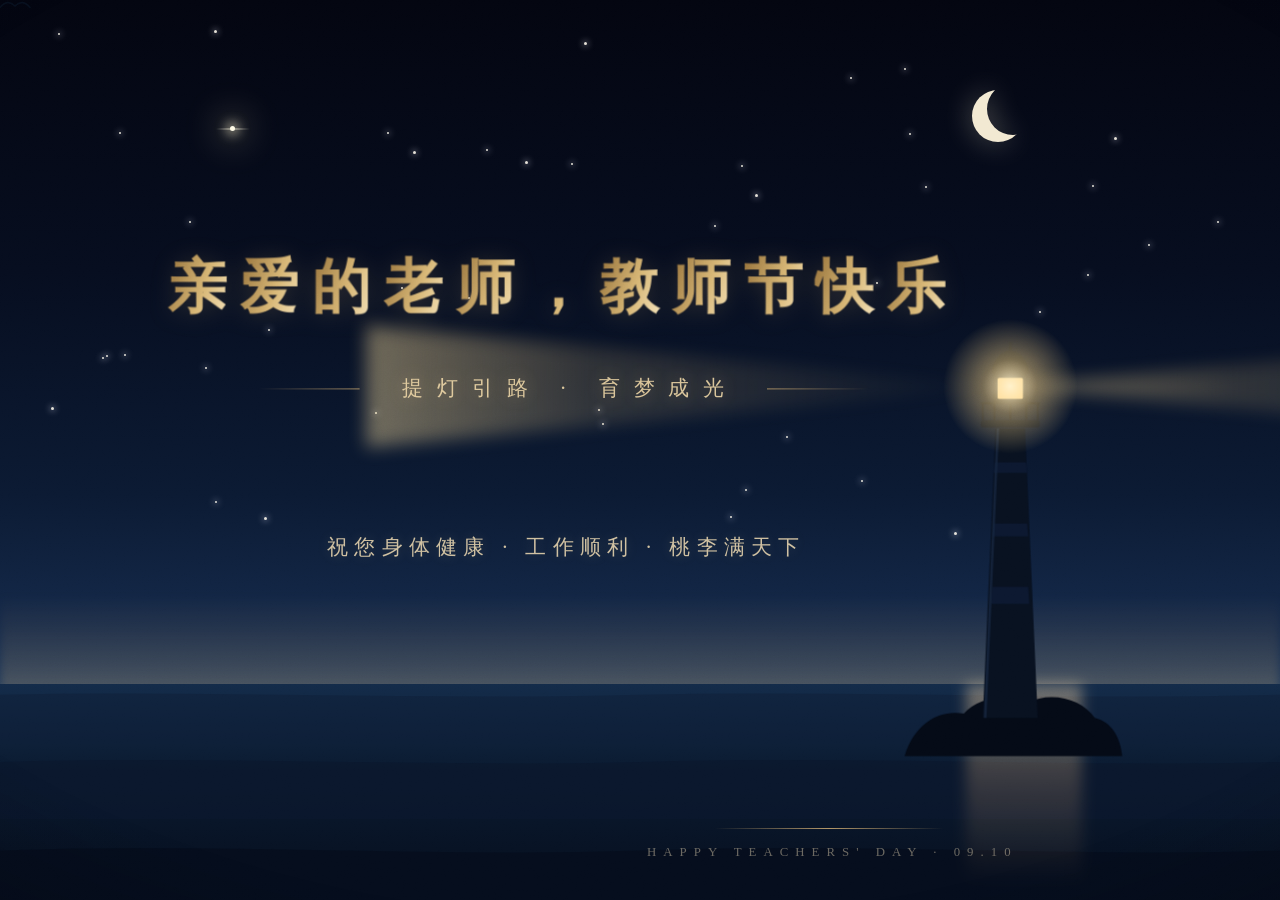
==== commit 2b9459a2: "Lighthouse night theme: root" ====
--- a/index.html
+++ b/index.html
@@ -4,8 +4,8 @@
     <meta charset="UTF-8" />
     <meta name="viewport" content="width=device-width, initial-scale=1.0" />
     <title>教师节快乐 · 感恩有你</title>
-    <script type="module" crossorigin src="./assets/index-B-BOLGnB.js"></script>
-    <link rel="stylesheet" crossorigin href="./assets/index-yEHtXCrJ.css">
+    <script type="module" crossorigin src="./assets/index-lvTElgyL.js"></script>
+    <link rel="stylesheet" crossorigin href="./assets/index-Z4yJb2xC.css">
   </head>
   <body>
     <div id="root"></div>
--- a/assets/index-Z4yJb2xC.css
+++ b/assets/index-Z4yJb2xC.css
@@ -0,0 +1 @@
+*,:before,:after{--tw-border-spacing-x: 0;--tw-border-spacing-y: 0;--tw-translate-x: 0;--tw-translate-y: 0;--tw-rotate: 0;--tw-skew-x: 0;--tw-skew-y: 0;--tw-scale-x: 1;--tw-scale-y: 1;--tw-pan-x: ;--tw-pan-y: ;--tw-pinch-zoom: ;--tw-scroll-snap-strictness: proximity;--tw-gradient-from-position: ;--tw-gradient-via-position: ;--tw-gradient-to-position: ;--tw-ordinal: ;--tw-slashed-zero: ;--tw-numeric-figure: ;--tw-numeric-spacing: ;--tw-numeric-fraction: ;--tw-ring-inset: ;--tw-ring-offset-width: 0px;--tw-ring-offset-color: #fff;--tw-ring-color: rgb(59 130 246 / .5);--tw-ring-offset-shadow: 0 0 #0000;--tw-ring-shadow: 0 0 #0000;--tw-shadow: 0 0 #0000;--tw-shadow-colored: 0 0 #0000;--tw-blur: ;--tw-brightness: ;--tw-contrast: ;--tw-grayscale: ;--tw-hue-rotate: ;--tw-invert: ;--tw-saturate: ;--tw-sepia: ;--tw-drop-shadow: ;--tw-backdrop-blur: ;--tw-backdrop-brightness: ;--tw-backdrop-contrast: ;--tw-backdrop-grayscale: ;--tw-backdrop-hue-rotate: ;--tw-backdrop-invert: ;--tw-backdrop-opacity: ;--tw-backdrop-saturate: ;--tw-backdrop-sepia: ;--tw-contain-size: ;--tw-contain-layout: ;--tw-contain-paint: ;--tw-contain-style: }::backdrop{--tw-border-spacing-x: 0;--tw-border-spacing-y: 0;--tw-translate-x: 0;--tw-translate-y: 0;--tw-rotate: 0;--tw-skew-x: 0;--tw-skew-y: 0;--tw-scale-x: 1;--tw-scale-y: 1;--tw-pan-x: ;--tw-pan-y: ;--tw-pinch-zoom: ;--tw-scroll-snap-strictness: proximity;--tw-gradient-from-position: ;--tw-gradient-via-position: ;--tw-gradient-to-position: ;--tw-ordinal: ;--tw-slashed-zero: ;--tw-numeric-figure: ;--tw-numeric-spacing: ;--tw-numeric-fraction: ;--tw-ring-inset: ;--tw-ring-offset-width: 0px;--tw-ring-offset-color: #fff;--tw-ring-color: rgb(59 130 246 / .5);--tw-ring-offset-shadow: 0 0 #0000;--tw-ring-shadow: 0 0 #0000;--tw-shadow: 0 0 #0000;--tw-shadow-colored: 0 0 #0000;--tw-blur: ;--tw-brightness: ;--tw-contrast: ;--tw-grayscale: ;--tw-hue-rotate: ;--tw-invert: ;--tw-saturate: ;--tw-sepia: ;--tw-drop-shadow: ;--tw-backdrop-blur: ;--tw-backdrop-brightness: ;--tw-backdrop-contrast: ;--tw-backdrop-grayscale: ;--tw-backdrop-hue-rotate: ;--tw-backdrop-invert: ;--tw-backdrop-opacity: ;--tw-backdrop-saturate: ;--tw-backdrop-sepia: ;--tw-contain-size: ;--tw-contain-layout: ;--tw-contain-paint: ;--tw-contain-style: }*,:before,:after{box-sizing:border-box;border-width:0;border-style:solid;border-color:#e5e7eb}:before,:after{--tw-content: ""}html,:host{line-height:1.5;-webkit-text-size-adjust:100%;-moz-tab-size:4;-o-tab-size:4;tab-size:4;font-family:ui-sans-serif,system-ui,sans-serif,"Apple Color Emoji","Segoe UI Emoji",Segoe UI Symbol,"Noto Color Emoji";font-feature-settings:normal;font-variation-settings:normal;-webkit-tap-highlight-color:transparent}body{margin:0;line-height:inherit}hr{height:0;color:inherit;border-top-width:1px}abbr:where([title]){-webkit-text-decoration:underline dotted;text-decoration:underline dotted}h1,h2,h3,h4,h5,h6{font-size:inherit;font-weight:inherit}a{color:inherit;text-decoration:inherit}b,strong{font-weight:bolder}code,kbd,samp,pre{font-family:ui-monospace,SFMono-Regular,Menlo,Monaco,Consolas,Liberation Mono,Courier New,monospace;font-feature-settings:normal;font-variation-settings:normal;font-size:1em}small{font-size:80%}sub,sup{font-size:75%;line-height:0;position:relative;vertical-align:baseline}sub{bottom:-.25em}sup{top:-.5em}table{text-indent:0;border-color:inherit;border-collapse:collapse}button,input,optgroup,select,textarea{font-family:inherit;font-feature-settings:inherit;font-variation-settings:inherit;font-size:100%;font-weight:inherit;line-height:inherit;letter-spacing:inherit;color:inherit;margin:0;padding:0}button,select{text-transform:none}button,input:where([type=button]),input:where([type=reset]),input:where([type=submit]){-webkit-appearance:button;background-color:transparent;background-image:none}:-moz-focusring{outline:auto}:-moz-ui-invalid{box-shadow:none}progress{vertical-align:baseline}::-webkit-inner-spin-button,::-webkit-outer-spin-button{height:auto}[type=search]{-webkit-appearance:textfield;outline-offset:-2px}::-webkit-search-decoration{-webkit-appearance:none}::-webkit-file-upload-button{-webkit-appearance:button;font:inherit}summary{display:list-item}blockquote,dl,dd,h1,h2,h3,h4,h5,h6,hr,figure,p,pre{margin:0}fieldset{margin:0;padding:0}legend{padding:0}ol,ul,menu{list-style:none;margin:0;padding:0}dialog{padding:0}textarea{resize:vertical}input::-moz-placeholder,textarea::-moz-placeholder{opacity:1;color:#9ca3af}input::placeholder,textarea::placeholder{opacity:1;color:#9ca3af}button,[role=button]{cursor:pointer}:disabled{cursor:default}img,svg,video,canvas,audio,iframe,embed,object{display:block;vertical-align:middle}img,video{max-width:100%;height:auto}[hidden]:where(:not([hidden=until-found])){display:none}:root{--background: 0 0% 100%;--foreground: 240 10% 3.9%;--card: 0 0% 100%;--card-foreground: 240 10% 3.9%;--popover: 0 0% 100%;--popover-foreground: 240 10% 3.9%;--primary: 240 5.9% 10%;--primary-foreground: 0 0% 98%;--secondary: 240 4.8% 95.9%;--secondary-foreground: 240 5.9% 10%;--muted: 240 4.8% 95.9%;--muted-foreground: 240 3.8% 46.1%;--accent: 240 4.8% 95.9%;--accent-foreground: 240 5.9% 10%;--destructive: 0 84.2% 60.2%;--destructive-foreground: 0 0% 98%;--border: 240 5.9% 90%;--input: 240 5.9% 90%;--ring: 240 5.9% 10%;--radius: .625rem;--sidebar-background: 0 0% 98%;--sidebar-foreground: 240 5.3% 26.1%;--sidebar-primary: 240 5.9% 10%;--sidebar-primary-foreground: 0 0% 98%;--sidebar-accent: 240 4.8% 95.9%;--sidebar-accent-foreground: 240 5.9% 10%;--sidebar-border: 220 13% 91%;--sidebar-ring: 217.2 91.2% 59.8%}.dark{--background: 240 10% 3.9%;--foreground: 0 0% 98%;--card: 240 10% 3.9%;--card-foreground: 0 0% 98%;--popover: 240 10% 3.9%;--popover-foreground: 0 0% 98%;--primary: 0 0% 98%;--primary-foreground: 240 5.9% 10%;--secondary: 240 3.7% 15.9%;--secondary-foreground: 0 0% 98%;--muted: 240 3.7% 15.9%;--muted-foreground: 240 5% 64.9%;--accent: 240 3.7% 15.9%;--accent-foreground: 0 0% 98%;--destructive: 0 62.8% 30.6%;--destructive-foreground: 0 0% 98%;--border: 240 3.7% 15.9%;--input: 240 3.7% 15.9%;--ring: 240 4.9% 83.9%;--sidebar-background: 240 5.9% 10%;--sidebar-foreground: 240 4.8% 95.9%;--sidebar-primary: 224.3 76.3% 48%;--sidebar-primary-foreground: 0 0% 100%;--sidebar-accent: 240 3.7% 15.9%;--sidebar-accent-foreground: 240 4.8% 95.9%;--sidebar-border: 240 3.7% 15.9%;--sidebar-ring: 217.2 91.2% 59.8%}*{border-color:hsl(var(--border))}body{background-color:hsl(var(--background));color:hsl(var(--foreground))}.sr-only{position:absolute;width:1px;height:1px;padding:0;margin:-1px;overflow:hidden;clip:rect(0,0,0,0);white-space:nowrap;border-width:0}.pointer-events-none{pointer-events:none}.visible{visibility:visible}.invisible{visibility:hidden}.fixed{position:fixed}.absolute{position:absolute}.relative{position:relative}.inset-0{inset:0}.inset-x-0{left:0;right:0}.inset-y-0{top:0;bottom:0}.-bottom-12{bottom:-3rem}.-left-12{left:-3rem}.-right-12{right:-3rem}.-top-12{top:-3rem}.bottom-0{bottom:0}.left-0{left:0}.left-1\/2{left:50%}.left-2{left:.5rem}.left-\[50\%\]{left:50%}.right-0{right:0}.right-1{right:.25rem}.right-2{right:.5rem}.right-3{right:.75rem}.right-4{right:1rem}.top-0{top:0}.top-1\.5{top:.375rem}.top-1\/2{top:50%}.top-3\.5{top:.875rem}.top-4{top:1rem}.top-\[1px\]{top:1px}.top-\[50\%\]{top:50%}.top-\[60\%\]{top:60%}.top-full{top:100%}.isolate{isolation:isolate}.z-10{z-index:10}.z-20{z-index:20}.z-50{z-index:50}.z-\[1\]{z-index:1}.order-first{order:-9999}.order-last{order:9999}.col-start-2{grid-column-start:2}.row-span-2{grid-row:span 2 / span 2}.row-start-1{grid-row-start:1}.\!m-0{margin:0!important}.-mx-1{margin-left:-.25rem;margin-right:-.25rem}.-my-2{margin-top:-.5rem;margin-bottom:-.5rem}.mx-2{margin-left:.5rem;margin-right:.5rem}.mx-3\.5{margin-left:.875rem;margin-right:.875rem}.mx-auto{margin-left:auto;margin-right:auto}.my-0{margin-top:0;margin-bottom:0}.my-0\.5{margin-top:.125rem;margin-bottom:.125rem}.my-1{margin-top:.25rem;margin-bottom:.25rem}.-ml-4{margin-left:-1rem}.-mt-4{margin-top:-1rem}.mb-2{margin-bottom:.5rem}.mb-3{margin-bottom:.75rem}.ml-1{margin-left:.25rem}.ml-4{margin-left:1rem}.ml-auto{margin-left:auto}.mt-1\.5{margin-top:.375rem}.mt-2{margin-top:.5rem}.mt-4{margin-top:1rem}.mt-auto{margin-top:auto}.line-clamp-1{overflow:hidden;display:-webkit-box;-webkit-box-orient:vertical;-webkit-line-clamp:1}.line-clamp-2{overflow:hidden;display:-webkit-box;-webkit-box-orient:vertical;-webkit-line-clamp:2}.block{display:block}.flex{display:flex}.inline-flex{display:inline-flex}.table{display:table}.table-caption{display:table-caption}.table-cell{display:table-cell}.table-row{display:table-row}.grid{display:grid}.hidden{display:none}.aspect-square{aspect-ratio:1 / 1}.aspect-video{aspect-ratio:16 / 9}.size-10{width:2.5rem;height:2.5rem}.size-2{width:.5rem;height:.5rem}.size-2\.5{width:.625rem;height:.625rem}.size-3{width:.75rem;height:.75rem}.size-3\.5{width:.875rem;height:.875rem}.size-4{width:1rem;height:1rem}.size-6{width:1.5rem;height:1.5rem}.size-7{width:1.75rem;height:1.75rem}.size-8{width:2rem;height:2rem}.size-9{width:2.25rem;height:2.25rem}.size-auto{width:auto;height:auto}.size-full{width:100%;height:100%}.h-1\.5{height:.375rem}.h-10{height:2.5rem}.h-12{height:3rem}.h-2{height:.5rem}.h-2\.5{height:.625rem}.h-4{height:1rem}.h-5{height:1.25rem}.h-6{height:1.5rem}.h-7{height:1.75rem}.h-8{height:2rem}.h-9{height:2.25rem}.h-\[1\.15rem\]{height:1.15rem}.h-\[calc\(100\%-1px\)\]{height:calc(100% - 1px)}.h-\[var\(--radix-navigation-menu-viewport-height\)\]{height:var(--radix-navigation-menu-viewport-height)}.h-\[var\(--radix-select-trigger-height\)\]{height:var(--radix-select-trigger-height)}.h-auto{height:auto}.h-full{height:100%}.h-px{height:1px}.h-svh{height:100svh}.max-h-\[300px\]{max-height:300px}.min-h-0{min-height:0px}.min-h-16{min-height:4rem}.min-h-4{min-height:1rem}.min-h-svh{min-height:100svh}.w-0{width:0px}.w-1{width:.25rem}.w-2{width:.5rem}.w-2\.5{width:.625rem}.w-3{width:.75rem}.w-3\/4{width:75%}.w-4{width:1rem}.w-5{width:1.25rem}.w-64{width:16rem}.w-72{width:18rem}.w-8{width:2rem}.w-9{width:2.25rem}.w-\[100px\]{width:100px}.w-auto{width:auto}.w-fit{width:-moz-fit-content;width:fit-content}.w-full{width:100%}.w-max{width:-moz-max-content;width:max-content}.w-px{width:1px}.min-w-0{min-width:0px}.min-w-10{min-width:2.5rem}.min-w-5{min-width:1.25rem}.min-w-8{min-width:2rem}.min-w-9{min-width:2.25rem}.min-w-\[12rem\]{min-width:12rem}.min-w-\[8rem\]{min-width:8rem}.min-w-\[var\(--radix-select-trigger-width\)\]{min-width:var(--radix-select-trigger-width)}.max-w-\[calc\(100\%-2rem\)\]{max-width:calc(100% - 2rem)}.max-w-max{max-width:-moz-max-content;max-width:max-content}.max-w-sm{max-width:24rem}.flex-1{flex:1 1 0%}.shrink-0{flex-shrink:0}.grow{flex-grow:1}.grow-0{flex-grow:0}.basis-full{flex-basis:100%}.caption-bottom{caption-side:bottom}.border-collapse{border-collapse:collapse}.-translate-x-1\/2{--tw-translate-x: -50%;transform:translate(var(--tw-translate-x),var(--tw-translate-y)) rotate(var(--tw-rotate)) skew(var(--tw-skew-x)) skewY(var(--tw-skew-y)) scaleX(var(--tw-scale-x)) scaleY(var(--tw-scale-y))}.-translate-x-px{--tw-translate-x: -1px;transform:translate(var(--tw-translate-x),var(--tw-translate-y)) rotate(var(--tw-rotate)) skew(var(--tw-skew-x)) skewY(var(--tw-skew-y)) scaleX(var(--tw-scale-x)) scaleY(var(--tw-scale-y))}.-translate-y-1\/2{--tw-translate-y: -50%;transform:translate(var(--tw-translate-x),var(--tw-translate-y)) rotate(var(--tw-rotate)) skew(var(--tw-skew-x)) skewY(var(--tw-skew-y)) scaleX(var(--tw-scale-x)) scaleY(var(--tw-scale-y))}.translate-x-\[-50\%\]{--tw-translate-x: -50%;transform:translate(var(--tw-translate-x),var(--tw-translate-y)) rotate(var(--tw-rotate)) skew(var(--tw-skew-x)) skewY(var(--tw-skew-y)) scaleX(var(--tw-scale-x)) scaleY(var(--tw-scale-y))}.translate-x-px{--tw-translate-x: 1px;transform:translate(var(--tw-translate-x),var(--tw-translate-y)) rotate(var(--tw-rotate)) skew(var(--tw-skew-x)) skewY(var(--tw-skew-y)) scaleX(var(--tw-scale-x)) scaleY(var(--tw-scale-y))}.translate-y-0\.5{--tw-translate-y: .125rem;transform:translate(var(--tw-translate-x),var(--tw-translate-y)) rotate(var(--tw-rotate)) skew(var(--tw-skew-x)) skewY(var(--tw-skew-y)) scaleX(var(--tw-scale-x)) scaleY(var(--tw-scale-y))}.translate-y-\[-50\%\]{--tw-translate-y: -50%;transform:translate(var(--tw-translate-x),var(--tw-translate-y)) rotate(var(--tw-rotate)) skew(var(--tw-skew-x)) skewY(var(--tw-skew-y)) scaleX(var(--tw-scale-x)) scaleY(var(--tw-scale-y))}.translate-y-\[calc\(-50\%_-_2px\)\]{--tw-translate-y: calc(-50% - 2px) ;transform:translate(var(--tw-translate-x),var(--tw-translate-y)) rotate(var(--tw-rotate)) skew(var(--tw-skew-x)) skewY(var(--tw-skew-y)) scaleX(var(--tw-scale-x)) scaleY(var(--tw-scale-y))}.rotate-45{--tw-rotate: 45deg;transform:translate(var(--tw-translate-x),var(--tw-translate-y)) rotate(var(--tw-rotate)) skew(var(--tw-skew-x)) skewY(var(--tw-skew-y)) scaleX(var(--tw-scale-x)) scaleY(var(--tw-scale-y))}.rotate-90{--tw-rotate: 90deg;transform:translate(var(--tw-translate-x),var(--tw-translate-y)) rotate(var(--tw-rotate)) skew(var(--tw-skew-x)) skewY(var(--tw-skew-y)) scaleX(var(--tw-scale-x)) scaleY(var(--tw-scale-y))}.transform{transform:translate(var(--tw-translate-x),var(--tw-translate-y)) rotate(var(--tw-rotate)) skew(var(--tw-skew-x)) skewY(var(--tw-skew-y)) scaleX(var(--tw-scale-x)) scaleY(var(--tw-scale-y))}@keyframes caret-blink{0%,70%,to{opacity:1}20%,50%{opacity:0}}.animate-caret-blink{animation:caret-blink 1.25s ease-out infinite}@keyframes pulse{50%{opacity:.5}}.animate-pulse{animation:pulse 2s cubic-bezier(.4,0,.6,1) infinite}@keyframes spin{to{transform:rotate(360deg)}}.animate-spin{animation:spin 1s linear infinite}.cursor-default{cursor:default}.cursor-text{cursor:text}.touch-none{touch-action:none}.select-none{-webkit-user-select:none;-moz-user-select:none;user-select:none}.resize-none{resize:none}.scroll-my-1{scroll-margin-top:.25rem;scroll-margin-bottom:.25rem}.scroll-py-1{scroll-padding-top:.25rem;scroll-padding-bottom:.25rem}.list-disc{list-style-type:disc}.list-none{list-style-type:none}.auto-rows-min{grid-auto-rows:min-content}.grid-cols-\[0_1fr\]{grid-template-columns:0 1fr}.grid-rows-\[auto_auto\]{grid-template-rows:auto auto}.flex-row{flex-direction:row}.flex-col{flex-direction:column}.flex-col-reverse{flex-direction:column-reverse}.flex-wrap{flex-wrap:wrap}.place-content-center{place-content:center}.items-start{align-items:flex-start}.items-end{align-items:flex-end}.items-center{align-items:center}.items-stretch{align-items:stretch}.justify-start{justify-content:flex-start}.justify-center{justify-content:center}.justify-between{justify-content:space-between}.justify-items-start{justify-items:start}.gap-0\.5{gap:.125rem}.gap-1{gap:.25rem}.gap-1\.5{gap:.375rem}.gap-2{gap:.5rem}.gap-2\.5{gap:.625rem}.gap-3{gap:.75rem}.gap-4{gap:1rem}.gap-6{gap:1.5rem}.gap-7{gap:1.75rem}.gap-\[--spacing\(var\(--gap\)\)\]{gap:var(--spacing(var(--gap)))}.gap-y-0\.5{row-gap:.125rem}.self-start{align-self:flex-start}.self-stretch{align-self:stretch}.justify-self-end{justify-self:end}.overflow-auto{overflow:auto}.overflow-hidden{overflow:hidden}.overflow-x-auto{overflow-x:auto}.overflow-y-auto{overflow-y:auto}.overflow-x-hidden{overflow-x:hidden}.whitespace-nowrap{white-space:nowrap}.text-balance{text-wrap:balance}.break-words{overflow-wrap:break-word}.rounded-\[2px\]{border-radius:2px}.rounded-\[4px\]{border-radius:4px}.rounded-\[calc\(var\(--radius\)-5px\)\]{border-radius:calc(var(--radius) - 5px)}.rounded-\[inherit\]{border-radius:inherit}.rounded-full{border-radius:9999px}.rounded-lg{border-radius:var(--radius)}.rounded-md{border-radius:calc(var(--radius) - 2px)}.rounded-none{border-radius:0}.rounded-sm{border-radius:calc(var(--radius) - 4px)}.rounded-xl{border-radius:calc(var(--radius) + 4px)}.rounded-xs{border-radius:calc(var(--radius) - 6px)}.rounded-l-md{border-top-left-radius:calc(var(--radius) - 2px);border-bottom-left-radius:calc(var(--radius) - 2px)}.rounded-r-md{border-top-right-radius:calc(var(--radius) - 2px);border-bottom-right-radius:calc(var(--radius) - 2px)}.rounded-tl-sm{border-top-left-radius:calc(var(--radius) - 4px)}.border{border-width:1px}.border-0{border-width:0px}.border-\[1\.5px\]{border-width:1.5px}.border-y{border-top-width:1px;border-bottom-width:1px}.border-b{border-bottom-width:1px}.border-l{border-left-width:1px}.border-r{border-right-width:1px}.border-t{border-top-width:1px}.border-dashed{border-style:dashed}.border-border{border-color:hsl(var(--border))}.border-border\/50{border-color:hsl(var(--border) / .5)}.border-input{border-color:hsl(var(--input))}.border-primary{border-color:hsl(var(--primary))}.border-sidebar-border{border-color:hsl(var(--sidebar-border))}.border-transparent{border-color:transparent}.border-l-transparent{border-left-color:transparent}.border-t-transparent{border-top-color:transparent}.bg-accent{background-color:hsl(var(--accent))}.bg-background{background-color:hsl(var(--background))}.bg-black\/50{background-color:#00000080}.bg-border{background-color:hsl(var(--border))}.bg-card{background-color:hsl(var(--card))}.bg-destructive{--tw-bg-opacity: 1;background-color:hsl(var(--destructive) / var(--tw-bg-opacity, 1))}.bg-foreground{background-color:hsl(var(--foreground))}.bg-input{background-color:hsl(var(--input))}.bg-muted{background-color:hsl(var(--muted))}.bg-muted\/50{background-color:hsl(var(--muted) / .5)}.bg-popover{background-color:hsl(var(--popover))}.bg-primary{background-color:hsl(var(--primary))}.bg-primary\/20{background-color:hsl(var(--primary) / .2)}.bg-secondary{background-color:hsl(var(--secondary))}.bg-sidebar{background-color:hsl(var(--sidebar-background))}.bg-sidebar-border{background-color:hsl(var(--sidebar-border))}.bg-transparent{background-color:transparent}.bg-white{--tw-bg-opacity: 1;background-color:rgb(255 255 255 / var(--tw-bg-opacity, 1))}.fill-current{fill:currentColor}.fill-foreground{fill:hsl(var(--foreground))}.fill-primary{fill:hsl(var(--primary))}.p-0{padding:0}.p-1{padding:.25rem}.p-2{padding:.5rem}.p-3{padding:.75rem}.p-4{padding:1rem}.p-6{padding:1.5rem}.p-\[3px\]{padding:3px}.p-px{padding:1px}.px-1{padding-left:.25rem;padding-right:.25rem}.px-1\.5{padding-left:.375rem;padding-right:.375rem}.px-2{padding-left:.5rem;padding-right:.5rem}.px-2\.5{padding-left:.625rem;padding-right:.625rem}.px-3{padding-left:.75rem;padding-right:.75rem}.px-4{padding-left:1rem;padding-right:1rem}.px-6{padding-left:1.5rem;padding-right:1.5rem}.py-0\.5{padding-top:.125rem;padding-bottom:.125rem}.py-1{padding-top:.25rem;padding-bottom:.25rem}.py-1\.5{padding-top:.375rem;padding-bottom:.375rem}.py-2{padding-top:.5rem;padding-bottom:.5rem}.py-3{padding-top:.75rem;padding-bottom:.75rem}.py-4{padding-top:1rem;padding-bottom:1rem}.py-6{padding-top:1.5rem;padding-bottom:1.5rem}.pb-3{padding-bottom:.75rem}.pb-4{padding-bottom:1rem}.pl-2{padding-left:.5rem}.pl-3{padding-left:.75rem}.pl-4{padding-left:1rem}.pl-8{padding-left:2rem}.pr-1{padding-right:.25rem}.pr-2{padding-right:.5rem}.pr-2\.5{padding-right:.625rem}.pr-3{padding-right:.75rem}.pr-8{padding-right:2rem}.pt-0{padding-top:0}.pt-3{padding-top:.75rem}.pt-4{padding-top:1rem}.text-left{text-align:left}.text-center{text-align:center}.align-middle{vertical-align:middle}.font-mono{font-family:ui-monospace,SFMono-Regular,Menlo,Monaco,Consolas,Liberation Mono,Courier New,monospace}.font-sans{font-family:ui-sans-serif,system-ui,sans-serif,"Apple Color Emoji","Segoe UI Emoji",Segoe UI Symbol,"Noto Color Emoji"}.text-\[0\.8rem\]{font-size:.8rem}.text-base{font-size:1rem;line-height:1.5rem}.text-lg{font-size:1.125rem;line-height:1.75rem}.text-sm{font-size:.875rem;line-height:1.25rem}.text-sm\/relaxed{font-size:.875rem;line-height:1.625}.text-xs{font-size:.75rem;line-height:1rem}.font-medium{font-weight:500}.font-normal{font-weight:400}.font-semibold{font-weight:600}.tabular-nums{--tw-numeric-spacing: tabular-nums;font-variant-numeric:var(--tw-ordinal) var(--tw-slashed-zero) var(--tw-numeric-figure) var(--tw-numeric-spacing) var(--tw-numeric-fraction)}.leading-none{line-height:1}.leading-normal{line-height:1.5}.leading-snug{line-height:1.375}.tracking-tight{letter-spacing:-.025em}.tracking-widest{letter-spacing:.1em}.text-accent-foreground{color:hsl(var(--accent-foreground))}.text-background{color:hsl(var(--background))}.text-card-foreground{color:hsl(var(--card-foreground))}.text-current{color:currentColor}.text-destructive{--tw-text-opacity: 1;color:hsl(var(--destructive) / var(--tw-text-opacity, 1))}.text-foreground{color:hsl(var(--foreground))}.text-muted-foreground{color:hsl(var(--muted-foreground))}.text-popover-foreground{color:hsl(var(--popover-foreground))}.text-primary{color:hsl(var(--primary))}.text-primary-foreground{color:hsl(var(--primary-foreground))}.text-secondary-foreground{color:hsl(var(--secondary-foreground))}.text-sidebar-foreground{color:hsl(var(--sidebar-foreground))}.text-sidebar-foreground\/70{color:hsl(var(--sidebar-foreground) / .7)}.text-white{--tw-text-opacity: 1;color:rgb(255 255 255 / var(--tw-text-opacity, 1))}.underline-offset-4{text-underline-offset:4px}.opacity-0{opacity:0}.opacity-50{opacity:.5}.opacity-70{opacity:.7}.shadow{--tw-shadow: 0 1px 3px 0 rgb(0 0 0 / .1), 0 1px 2px -1px rgb(0 0 0 / .1);--tw-shadow-colored: 0 1px 3px 0 var(--tw-shadow-color), 0 1px 2px -1px var(--tw-shadow-color);box-shadow:var(--tw-ring-offset-shadow, 0 0 #0000),var(--tw-ring-shadow, 0 0 #0000),var(--tw-shadow)}.shadow-\[0_0_0_1px_hsl\(var\(--sidebar-border\)\)\]{--tw-shadow: 0 0 0 1px hsl(var(--sidebar-border));--tw-shadow-colored: 0 0 0 1px var(--tw-shadow-color);box-shadow:var(--tw-ring-offset-shadow, 0 0 #0000),var(--tw-ring-shadow, 0 0 #0000),var(--tw-shadow)}.shadow-lg{--tw-shadow: 0 10px 15px -3px rgb(0 0 0 / .1), 0 4px 6px -4px rgb(0 0 0 / .1);--tw-shadow-colored: 0 10px 15px -3px var(--tw-shadow-color), 0 4px 6px -4px var(--tw-shadow-color);box-shadow:var(--tw-ring-offset-shadow, 0 0 #0000),var(--tw-ring-shadow, 0 0 #0000),var(--tw-shadow)}.shadow-md{--tw-shadow: 0 4px 6px -1px rgb(0 0 0 / .1), 0 2px 4px -2px rgb(0 0 0 / .1);--tw-shadow-colored: 0 4px 6px -1px var(--tw-shadow-color), 0 2px 4px -2px var(--tw-shadow-color);box-shadow:var(--tw-ring-offset-shadow, 0 0 #0000),var(--tw-ring-shadow, 0 0 #0000),var(--tw-shadow)}.shadow-none{--tw-shadow: 0 0 #0000;--tw-shadow-colored: 0 0 #0000;box-shadow:var(--tw-ring-offset-shadow, 0 0 #0000),var(--tw-ring-shadow, 0 0 #0000),var(--tw-shadow)}.shadow-sm{--tw-shadow: 0 1px 2px 0 rgb(0 0 0 / .05);--tw-shadow-colored: 0 1px 2px 0 var(--tw-shadow-color);box-shadow:var(--tw-ring-offset-shadow, 0 0 #0000),var(--tw-ring-shadow, 0 0 #0000),var(--tw-shadow)}.shadow-xl{--tw-shadow: 0 20px 25px -5px rgb(0 0 0 / .1), 0 8px 10px -6px rgb(0 0 0 / .1);--tw-shadow-colored: 0 20px 25px -5px var(--tw-shadow-color), 0 8px 10px -6px var(--tw-shadow-color);box-shadow:var(--tw-ring-offset-shadow, 0 0 #0000),var(--tw-ring-shadow, 0 0 #0000),var(--tw-shadow)}.shadow-xs{--tw-shadow: 0 1px 2px 0 rgb(0 0 0 / .05);--tw-shadow-colored: 0 1px 2px 0 var(--tw-shadow-color);box-shadow:var(--tw-ring-offset-shadow, 0 0 #0000),var(--tw-ring-shadow, 0 0 #0000),var(--tw-shadow)}.outline-none{outline:2px solid transparent;outline-offset:2px}.outline{outline-style:solid}.ring-0{--tw-ring-offset-shadow: var(--tw-ring-inset) 0 0 0 var(--tw-ring-offset-width) var(--tw-ring-offset-color);--tw-ring-shadow: var(--tw-ring-inset) 0 0 0 calc(0px + var(--tw-ring-offset-width)) var(--tw-ring-color);box-shadow:var(--tw-ring-offset-shadow),var(--tw-ring-shadow),var(--tw-shadow, 0 0 #0000)}.ring-ring\/50{--tw-ring-color: hsl(var(--ring) / .5)}.ring-sidebar-ring{--tw-ring-color: hsl(var(--sidebar-ring))}.ring-offset-background{--tw-ring-offset-color: hsl(var(--background))}.filter{filter:var(--tw-blur) var(--tw-brightness) var(--tw-contrast) var(--tw-grayscale) var(--tw-hue-rotate) var(--tw-invert) var(--tw-saturate) var(--tw-sepia) var(--tw-drop-shadow)}.transition{transition-property:color,background-color,border-color,text-decoration-color,fill,stroke,opacity,box-shadow,transform,filter,backdrop-filter;transition-timing-function:cubic-bezier(.4,0,.2,1);transition-duration:.15s}.transition-\[color\,box-shadow\]{transition-property:color,box-shadow;transition-timing-function:cubic-bezier(.4,0,.2,1);transition-duration:.15s}.transition-\[left\,right\,width\]{transition-property:left,right,width;transition-timing-function:cubic-bezier(.4,0,.2,1);transition-duration:.15s}.transition-\[margin\,opacity\]{transition-property:margin,opacity;transition-timing-function:cubic-bezier(.4,0,.2,1);transition-duration:.15s}.transition-\[width\,height\,padding\]{transition-property:width,height,padding;transition-timing-function:cubic-bezier(.4,0,.2,1);transition-duration:.15s}.transition-\[width\]{transition-property:width;transition-timing-function:cubic-bezier(.4,0,.2,1);transition-duration:.15s}.transition-all{transition-property:all;transition-timing-function:cubic-bezier(.4,0,.2,1);transition-duration:.15s}.transition-colors{transition-property:color,background-color,border-color,text-decoration-color,fill,stroke;transition-timing-function:cubic-bezier(.4,0,.2,1);transition-duration:.15s}.transition-none{transition-property:none}.transition-opacity{transition-property:opacity;transition-timing-function:cubic-bezier(.4,0,.2,1);transition-duration:.15s}.transition-shadow{transition-property:box-shadow;transition-timing-function:cubic-bezier(.4,0,.2,1);transition-duration:.15s}.transition-transform{transition-property:transform;transition-timing-function:cubic-bezier(.4,0,.2,1);transition-duration:.15s}.duration-100{transition-duration:.1s}.duration-1000{transition-duration:1s}.duration-200{transition-duration:.2s}.duration-300{transition-duration:.3s}.ease-in-out{transition-timing-function:cubic-bezier(.4,0,.2,1)}.ease-linear{transition-timing-function:linear}@keyframes enter{0%{opacity:var(--tw-enter-opacity, 1);transform:translate3d(var(--tw-enter-translate-x, 0),var(--tw-enter-translate-y, 0),0) scale3d(var(--tw-enter-scale, 1),var(--tw-enter-scale, 1),var(--tw-enter-scale, 1)) rotate(var(--tw-enter-rotate, 0))}}@keyframes exit{to{opacity:var(--tw-exit-opacity, 1);transform:translate3d(var(--tw-exit-translate-x, 0),var(--tw-exit-translate-y, 0),0) scale3d(var(--tw-exit-scale, 1),var(--tw-exit-scale, 1),var(--tw-exit-scale, 1)) rotate(var(--tw-exit-rotate, 0))}}.animate-in{animation-name:enter;animation-duration:.15s;--tw-enter-opacity: initial;--tw-enter-scale: initial;--tw-enter-rotate: initial;--tw-enter-translate-x: initial;--tw-enter-translate-y: initial}.fade-in-0{--tw-enter-opacity: 0}.zoom-in-95{--tw-enter-scale: .95}.duration-100{animation-duration:.1s}.duration-1000{animation-duration:1s}.duration-200{animation-duration:.2s}.duration-300{animation-duration:.3s}.ease-in-out{animation-timing-function:cubic-bezier(.4,0,.2,1)}.ease-linear{animation-timing-function:linear}.\[--cell-size\:--spacing\(8\)\]{--cell-size: var(--spacing(8))}.selection\:bg-primary *::-moz-selection{background-color:hsl(var(--primary))}.selection\:bg-primary *::selection{background-color:hsl(var(--primary))}.selection\:text-primary-foreground *::-moz-selection{color:hsl(var(--primary-foreground))}.selection\:text-primary-foreground *::selection{color:hsl(var(--primary-foreground))}.selection\:bg-primary::-moz-selection{background-color:hsl(var(--primary))}.selection\:bg-primary::selection{background-color:hsl(var(--primary))}.selection\:text-primary-foreground::-moz-selection{color:hsl(var(--primary-foreground))}.selection\:text-primary-foreground::selection{color:hsl(var(--primary-foreground))}.file\:inline-flex::file-selector-button{display:inline-flex}.file\:h-7::file-selector-button{height:1.75rem}.file\:border-0::file-selector-button{border-width:0px}.file\:bg-transparent::file-selector-button{background-color:transparent}.file\:text-sm::file-selector-button{font-size:.875rem;line-height:1.25rem}.file\:font-medium::file-selector-button{font-weight:500}.file\:text-foreground::file-selector-button{color:hsl(var(--foreground))}.placeholder\:text-muted-foreground::-moz-placeholder{color:hsl(var(--muted-foreground))}.placeholder\:text-muted-foreground::placeholder{color:hsl(var(--muted-foreground))}.after\:absolute:after{content:var(--tw-content);position:absolute}.after\:-inset-2:after{content:var(--tw-content);inset:-.5rem}.after\:inset-y-0:after{content:var(--tw-content);top:0;bottom:0}.after\:left-1\/2:after{content:var(--tw-content);left:50%}.after\:w-1:after{content:var(--tw-content);width:.25rem}.after\:w-\[2px\]:after{content:var(--tw-content);width:2px}.after\:-translate-x-1\/2:after{content:var(--tw-content);--tw-translate-x: -50%;transform:translate(var(--tw-translate-x),var(--tw-translate-y)) rotate(var(--tw-rotate)) skew(var(--tw-skew-x)) skewY(var(--tw-skew-y)) scaleX(var(--tw-scale-x)) scaleY(var(--tw-scale-y))}.first\:rounded-l-md:first-child{border-top-left-radius:calc(var(--radius) - 2px);border-bottom-left-radius:calc(var(--radius) - 2px)}.first\:border-l:first-child{border-left-width:1px}.last\:mt-0:last-child{margin-top:0}.last\:rounded-r-md:last-child{border-top-right-radius:calc(var(--radius) - 2px);border-bottom-right-radius:calc(var(--radius) - 2px)}.last\:border-b-0:last-child{border-bottom-width:0px}.hover\:bg-accent:hover{background-color:hsl(var(--accent))}.hover\:bg-destructive\/90:hover{background-color:hsl(var(--destructive) / .9)}.hover\:bg-muted:hover{background-color:hsl(var(--muted))}.hover\:bg-muted\/50:hover{background-color:hsl(var(--muted) / .5)}.hover\:bg-primary\/90:hover{background-color:hsl(var(--primary) / .9)}.hover\:bg-secondary\/80:hover{background-color:hsl(var(--secondary) / .8)}.hover\:bg-sidebar-accent:hover{background-color:hsl(var(--sidebar-accent))}.hover\:text-accent-foreground:hover{color:hsl(var(--accent-foreground))}.hover\:text-foreground:hover{color:hsl(var(--foreground))}.hover\:text-muted-foreground:hover{color:hsl(var(--muted-foreground))}.hover\:text-sidebar-accent-foreground:hover{color:hsl(var(--sidebar-accent-foreground))}.hover\:underline:hover{text-decoration-line:underline}.hover\:opacity-100:hover{opacity:1}.hover\:shadow-\[0_0_0_1px_hsl\(var\(--sidebar-accent\)\)\]:hover{--tw-shadow: 0 0 0 1px hsl(var(--sidebar-accent));--tw-shadow-colored: 0 0 0 1px var(--tw-shadow-color);box-shadow:var(--tw-ring-offset-shadow, 0 0 #0000),var(--tw-ring-shadow, 0 0 #0000),var(--tw-shadow)}.hover\:ring-4:hover{--tw-ring-offset-shadow: var(--tw-ring-inset) 0 0 0 var(--tw-ring-offset-width) var(--tw-ring-offset-color);--tw-ring-shadow: var(--tw-ring-inset) 0 0 0 calc(4px + var(--tw-ring-offset-width)) var(--tw-ring-color);box-shadow:var(--tw-ring-offset-shadow),var(--tw-ring-shadow),var(--tw-shadow, 0 0 #0000)}.hover\:after\:bg-sidebar-border:hover:after{content:var(--tw-content);background-color:hsl(var(--sidebar-border))}.focus\:z-10:focus{z-index:10}.focus\:bg-accent:focus{background-color:hsl(var(--accent))}.focus\:text-accent-foreground:focus{color:hsl(var(--accent-foreground))}.focus\:ring-2:focus{--tw-ring-offset-shadow: var(--tw-ring-inset) 0 0 0 var(--tw-ring-offset-width) var(--tw-ring-offset-color);--tw-ring-shadow: var(--tw-ring-inset) 0 0 0 calc(2px + var(--tw-ring-offset-width)) var(--tw-ring-color);box-shadow:var(--tw-ring-offset-shadow),var(--tw-ring-shadow),var(--tw-shadow, 0 0 #0000)}.focus\:ring-ring:focus{--tw-ring-color: hsl(var(--ring))}.focus\:ring-offset-2:focus{--tw-ring-offset-width: 2px}.focus-visible\:z-10:focus-visible{z-index:10}.focus-visible\:border-ring:focus-visible{border-color:hsl(var(--ring))}.focus-visible\:outline-1:focus-visible{outline-width:1px}.focus-visible\:outline-ring:focus-visible{outline-color:hsl(var(--ring))}.focus-visible\:ring-0:focus-visible{--tw-ring-offset-shadow: var(--tw-ring-inset) 0 0 0 var(--tw-ring-offset-width) var(--tw-ring-offset-color);--tw-ring-shadow: var(--tw-ring-inset) 0 0 0 calc(0px + var(--tw-ring-offset-width)) var(--tw-ring-color);box-shadow:var(--tw-ring-offset-shadow),var(--tw-ring-shadow),var(--tw-shadow, 0 0 #0000)}.focus-visible\:ring-1:focus-visible{--tw-ring-offset-shadow: var(--tw-ring-inset) 0 0 0 var(--tw-ring-offset-width) var(--tw-ring-offset-color);--tw-ring-shadow: var(--tw-ring-inset) 0 0 0 calc(1px + var(--tw-ring-offset-width)) var(--tw-ring-color);box-shadow:var(--tw-ring-offset-shadow),var(--tw-ring-shadow),var(--tw-shadow, 0 0 #0000)}.focus-visible\:ring-2:focus-visible{--tw-ring-offset-shadow: var(--tw-ring-inset) 0 0 0 var(--tw-ring-offset-width) var(--tw-ring-offset-color);--tw-ring-shadow: var(--tw-ring-inset) 0 0 0 calc(2px + var(--tw-ring-offset-width)) var(--tw-ring-color);box-shadow:var(--tw-ring-offset-shadow),var(--tw-ring-shadow),var(--tw-shadow, 0 0 #0000)}.focus-visible\:ring-4:focus-visible{--tw-ring-offset-shadow: var(--tw-ring-inset) 0 0 0 var(--tw-ring-offset-width) var(--tw-ring-offset-color);--tw-ring-shadow: var(--tw-ring-inset) 0 0 0 calc(4px + var(--tw-ring-offset-width)) var(--tw-ring-color);box-shadow:var(--tw-ring-offset-shadow),var(--tw-ring-shadow),var(--tw-shadow, 0 0 #0000)}.focus-visible\:ring-\[3px\]:focus-visible{--tw-ring-offset-shadow: var(--tw-ring-inset) 0 0 0 var(--tw-ring-offset-width) var(--tw-ring-offset-color);--tw-ring-shadow: var(--tw-ring-inset) 0 0 0 calc(3px + var(--tw-ring-offset-width)) var(--tw-ring-color);box-shadow:var(--tw-ring-offset-shadow),var(--tw-ring-shadow),var(--tw-shadow, 0 0 #0000)}.focus-visible\:ring-destructive\/20:focus-visible{--tw-ring-color: hsl(var(--destructive) / .2)}.focus-visible\:ring-ring:focus-visible{--tw-ring-color: hsl(var(--ring))}.focus-visible\:ring-ring\/50:focus-visible{--tw-ring-color: hsl(var(--ring) / .5)}.focus-visible\:ring-offset-1:focus-visible{--tw-ring-offset-width: 1px}.active\:bg-sidebar-accent:active{background-color:hsl(var(--sidebar-accent))}.active\:text-sidebar-accent-foreground:active{color:hsl(var(--sidebar-accent-foreground))}.disabled\:pointer-events-none:disabled{pointer-events:none}.disabled\:cursor-not-allowed:disabled{cursor:not-allowed}.disabled\:opacity-50:disabled{opacity:.5}.group\/menu-item:focus-within .group-focus-within\/menu-item\:opacity-100{opacity:1}.group\/menu-item:hover .group-hover\/menu-item\:opacity-100{opacity:1}.peer\/menu-button:hover~.peer-hover\/menu-button\:text-sidebar-accent-foreground{color:hsl(var(--sidebar-accent-foreground))}.peer:disabled~.peer-disabled\:cursor-not-allowed{cursor:not-allowed}.peer:disabled~.peer-disabled\:opacity-50{opacity:.5}.has-\[\>button\]\:ml-\[-0\.45rem\]:has(>button){margin-left:-.45rem}.has-\[\>button\]\:mr-\[-0\.45rem\]:has(>button){margin-right:-.45rem}.has-\[\>kbd\]\:ml-\[-0\.35rem\]:has(>kbd){margin-left:-.35rem}.has-\[\>kbd\]\:mr-\[-0\.35rem\]:has(>kbd){margin-right:-.35rem}.has-\[\>\[data-align\=block-end\]\]\:h-auto:has(>[data-align=block-end]){height:auto}.has-\[\>\[data-align\=block-start\]\]\:h-auto:has(>[data-align=block-start]){height:auto}.has-\[\>textarea\]\:h-auto:has(>textarea){height:auto}.has-\[\>\[data-slot\=field\]\]\:w-full:has(>[data-slot=field]){width:100%}.has-\[\>svg\]\:grid-cols-\[calc\(var\(--spacing\)\*4\)_1fr\]:has(>svg){grid-template-columns:calc(var(--spacing) * 4) 1fr}.has-\[\>\[data-align\=block-end\]\]\:flex-col:has(>[data-align=block-end]){flex-direction:column}.has-\[\>\[data-align\=block-start\]\]\:flex-col:has(>[data-align=block-start]){flex-direction:column}.has-\[\>\[data-slot\=field\]\]\:flex-col:has(>[data-slot=field]){flex-direction:column}.has-\[\>\[data-slot\=field-content\]\]\:items-start:has(>[data-slot=field-content]){align-items:flex-start}.has-\[\>\[data-slot\=button-group\]\]\:gap-2:has(>[data-slot=button-group]){gap:.5rem}.has-\[\>\[data-slot\=checkbox-group\]\]\:gap-3:has(>[data-slot=checkbox-group]){gap:.75rem}.has-\[\>\[data-slot\=radio-group\]\]\:gap-3:has(>[data-slot=radio-group]){gap:.75rem}.has-\[\>svg\]\:gap-x-3:has(>svg){-moz-column-gap:.75rem;column-gap:.75rem}.has-\[\>\[data-slot\=field\]\]\:rounded-md:has(>[data-slot=field]){border-radius:calc(var(--radius) - 2px)}.has-\[\>\[data-slot\=field\]\]\:border:has(>[data-slot=field]){border-width:1px}.has-\[\[data-slot\=input-group-control\]\:focus-visible\]\:border-ring:has([data-slot=input-group-control]:focus-visible){border-color:hsl(var(--ring))}.has-\[\[data-slot\]\[aria-invalid\=true\]\]\:border-destructive:has([data-slot][aria-invalid=true]){--tw-border-opacity: 1;border-color:hsl(var(--destructive) / var(--tw-border-opacity, 1))}.has-\[\>svg\]\:p-0:has(>svg){padding:0}.has-\[\>svg\]\:px-2:has(>svg){padding-left:.5rem;padding-right:.5rem}.has-\[\>svg\]\:px-2\.5:has(>svg){padding-left:.625rem;padding-right:.625rem}.has-\[\>svg\]\:px-3:has(>svg){padding-left:.75rem;padding-right:.75rem}.has-\[\>svg\]\:px-4:has(>svg){padding-left:1rem;padding-right:1rem}.has-\[\[data-slot\=input-group-control\]\:focus-visible\]\:ring-\[3px\]:has([data-slot=input-group-control]:focus-visible){--tw-ring-offset-shadow: var(--tw-ring-inset) 0 0 0 var(--tw-ring-offset-width) var(--tw-ring-offset-color);--tw-ring-shadow: var(--tw-ring-inset) 0 0 0 calc(3px + var(--tw-ring-offset-width)) var(--tw-ring-color);box-shadow:var(--tw-ring-offset-shadow),var(--tw-ring-shadow),var(--tw-shadow, 0 0 #0000)}.has-\[\[data-slot\=input-group-control\]\:focus-visible\]\:ring-ring\/50:has([data-slot=input-group-control]:focus-visible){--tw-ring-color: hsl(var(--ring) / .5)}.has-\[\[data-slot\]\[aria-invalid\=true\]\]\:ring-destructive\/20:has([data-slot][aria-invalid=true]){--tw-ring-color: hsl(var(--destructive) / .2)}.group\/item:has([data-slot=item-description]) .group-has-\[\[data-slot\=item-description\]\]\/item\:translate-y-0\.5{--tw-translate-y: .125rem;transform:translate(var(--tw-translate-x),var(--tw-translate-y)) rotate(var(--tw-rotate)) skew(var(--tw-skew-x)) skewY(var(--tw-skew-y)) scaleX(var(--tw-scale-x)) scaleY(var(--tw-scale-y))}.group\/item:has([data-slot=item-description]) .group-has-\[\[data-slot\=item-description\]\]\/item\:self-start{align-self:flex-start}.group\/field:has([data-orientation=horizontal]) .group-has-\[\[data-orientation\=horizontal\]\]\/field\:text-balance{text-wrap:balance}.group\/input-group:has(>input) .group-has-\[\>input\]\/input-group\:pb-2\.5{padding-bottom:.625rem}.group\/input-group:has(>input) .group-has-\[\>input\]\/input-group\:pt-2\.5{padding-top:.625rem}.aria-disabled\:pointer-events-none[aria-disabled=true]{pointer-events:none}.aria-disabled\:opacity-50[aria-disabled=true]{opacity:.5}.aria-selected\:text-muted-foreground[aria-selected=true]{color:hsl(var(--muted-foreground))}.data-\[disabled\=true\]\:pointer-events-none[data-disabled=true],.data-\[disabled\]\:pointer-events-none[data-disabled]{pointer-events:none}.data-\[vaul-drawer-direction\=bottom\]\:inset-x-0[data-vaul-drawer-direction=bottom]{left:0;right:0}.data-\[vaul-drawer-direction\=left\]\:inset-y-0[data-vaul-drawer-direction=left],.data-\[vaul-drawer-direction\=right\]\:inset-y-0[data-vaul-drawer-direction=right]{top:0;bottom:0}.data-\[vaul-drawer-direction\=top\]\:inset-x-0[data-vaul-drawer-direction=top]{left:0;right:0}.data-\[vaul-drawer-direction\=bottom\]\:bottom-0[data-vaul-drawer-direction=bottom]{bottom:0}.data-\[vaul-drawer-direction\=left\]\:left-0[data-vaul-drawer-direction=left]{left:0}.data-\[vaul-drawer-direction\=right\]\:right-0[data-vaul-drawer-direction=right]{right:0}.data-\[vaul-drawer-direction\=top\]\:top-0[data-vaul-drawer-direction=top]{top:0}.data-\[active\=true\]\:z-10[data-active=true]{z-index:10}.data-\[vaul-drawer-direction\=bottom\]\:mt-24[data-vaul-drawer-direction=bottom]{margin-top:6rem}.data-\[vaul-drawer-direction\=top\]\:mb-24[data-vaul-drawer-direction=top]{margin-bottom:6rem}.data-\[orientation\=horizontal\]\:h-1\.5[data-orientation=horizontal]{height:.375rem}.data-\[orientation\=horizontal\]\:h-full[data-orientation=horizontal]{height:100%}.data-\[orientation\=horizontal\]\:h-px[data-orientation=horizontal]{height:1px}.data-\[orientation\=vertical\]\:h-auto[data-orientation=vertical]{height:auto}.data-\[orientation\=vertical\]\:h-full[data-orientation=vertical]{height:100%}.data-\[panel-group-direction\=vertical\]\:h-px[data-panel-group-direction=vertical]{height:1px}.data-\[size\=default\]\:h-9[data-size=default]{height:2.25rem}.data-\[size\=sm\]\:h-8[data-size=sm]{height:2rem}.data-\[vaul-drawer-direction\=bottom\]\:max-h-\[80vh\][data-vaul-drawer-direction=bottom],.data-\[vaul-drawer-direction\=top\]\:max-h-\[80vh\][data-vaul-drawer-direction=top]{max-height:80vh}.data-\[orientation\=vertical\]\:min-h-44[data-orientation=vertical]{min-height:11rem}.data-\[orientation\=horizontal\]\:w-full[data-orientation=horizontal]{width:100%}.data-\[orientation\=vertical\]\:w-1\.5[data-orientation=vertical]{width:.375rem}.data-\[orientation\=vertical\]\:w-auto[data-orientation=vertical]{width:auto}.data-\[orientation\=vertical\]\:w-full[data-orientation=vertical]{width:100%}.data-\[orientation\=vertical\]\:w-px[data-orientation=vertical]{width:1px}.data-\[panel-group-direction\=vertical\]\:w-full[data-panel-group-direction=vertical]{width:100%}.data-\[vaul-drawer-direction\=left\]\:w-3\/4[data-vaul-drawer-direction=left],.data-\[vaul-drawer-direction\=right\]\:w-3\/4[data-vaul-drawer-direction=right]{width:75%}.data-\[side\=bottom\]\:translate-y-1[data-side=bottom]{--tw-translate-y: .25rem;transform:translate(var(--tw-translate-x),var(--tw-translate-y)) rotate(var(--tw-rotate)) skew(var(--tw-skew-x)) skewY(var(--tw-skew-y)) scaleX(var(--tw-scale-x)) scaleY(var(--tw-scale-y))}.data-\[side\=left\]\:-translate-x-1[data-side=left]{--tw-translate-x: -.25rem;transform:translate(var(--tw-translate-x),var(--tw-translate-y)) rotate(var(--tw-rotate)) skew(var(--tw-skew-x)) skewY(var(--tw-skew-y)) scaleX(var(--tw-scale-x)) scaleY(var(--tw-scale-y))}.data-\[side\=right\]\:translate-x-1[data-side=right]{--tw-translate-x: .25rem;transform:translate(var(--tw-translate-x),var(--tw-translate-y)) rotate(var(--tw-rotate)) skew(var(--tw-skew-x)) skewY(var(--tw-skew-y)) scaleX(var(--tw-scale-x)) scaleY(var(--tw-scale-y))}.data-\[side\=top\]\:-translate-y-1[data-side=top]{--tw-translate-y: -.25rem;transform:translate(var(--tw-translate-x),var(--tw-translate-y)) rotate(var(--tw-rotate)) skew(var(--tw-skew-x)) skewY(var(--tw-skew-y)) scaleX(var(--tw-scale-x)) scaleY(var(--tw-scale-y))}.data-\[state\=checked\]\:translate-x-\[calc\(100\%-2px\)\][data-state=checked]{--tw-translate-x: calc(100% - 2px) ;transform:translate(var(--tw-translate-x),var(--tw-translate-y)) rotate(var(--tw-rotate)) skew(var(--tw-skew-x)) skewY(var(--tw-skew-y)) scaleX(var(--tw-scale-x)) scaleY(var(--tw-scale-y))}.data-\[state\=unchecked\]\:translate-x-0[data-state=unchecked]{--tw-translate-x: 0px;transform:translate(var(--tw-translate-x),var(--tw-translate-y)) rotate(var(--tw-rotate)) skew(var(--tw-skew-x)) skewY(var(--tw-skew-y)) scaleX(var(--tw-scale-x)) scaleY(var(--tw-scale-y))}@keyframes accordion-up{0%{height:var(--radix-accordion-content-height)}to{height:0}}.data-\[state\=closed\]\:animate-accordion-up[data-state=closed]{animation:accordion-up .2s ease-out}@keyframes accordion-down{0%{height:0}to{height:var(--radix-accordion-content-height)}}.data-\[state\=open\]\:animate-accordion-down[data-state=open]{animation:accordion-down .2s ease-out}.data-\[orientation\=vertical\]\:flex-col[data-orientation=vertical],.data-\[panel-group-direction\=vertical\]\:flex-col[data-panel-group-direction=vertical]{flex-direction:column}.data-\[slot\=checkbox-group\]\:gap-3[data-slot=checkbox-group]{gap:.75rem}.data-\[range-end\=true\]\:rounded-md[data-range-end=true]{border-radius:calc(var(--radius) - 2px)}.data-\[range-middle\=true\]\:rounded-none[data-range-middle=true]{border-radius:0}.data-\[range-start\=true\]\:rounded-md[data-range-start=true]{border-radius:calc(var(--radius) - 2px)}.data-\[selected\=true\]\:rounded-none[data-selected=true],.data-\[spacing\=0\]\:rounded-none[data-spacing="0"]{border-radius:0}.data-\[range-end\=true\]\:rounded-r-md[data-range-end=true]{border-top-right-radius:calc(var(--radius) - 2px);border-bottom-right-radius:calc(var(--radius) - 2px)}.data-\[range-start\=true\]\:rounded-l-md[data-range-start=true]{border-top-left-radius:calc(var(--radius) - 2px);border-bottom-left-radius:calc(var(--radius) - 2px)}.data-\[vaul-drawer-direction\=bottom\]\:rounded-t-lg[data-vaul-drawer-direction=bottom]{border-top-left-radius:var(--radius);border-top-right-radius:var(--radius)}.data-\[vaul-drawer-direction\=top\]\:rounded-b-lg[data-vaul-drawer-direction=top]{border-bottom-right-radius:var(--radius);border-bottom-left-radius:var(--radius)}.data-\[spacing\=0\]\:data-\[variant\=outline\]\:border-l-0[data-variant=outline][data-spacing="0"]{border-left-width:0px}.data-\[vaul-drawer-direction\=bottom\]\:border-t[data-vaul-drawer-direction=bottom]{border-top-width:1px}.data-\[vaul-drawer-direction\=left\]\:border-r[data-vaul-drawer-direction=left]{border-right-width:1px}.data-\[vaul-drawer-direction\=right\]\:border-l[data-vaul-drawer-direction=right]{border-left-width:1px}.data-\[vaul-drawer-direction\=top\]\:border-b[data-vaul-drawer-direction=top]{border-bottom-width:1px}.data-\[active\=true\]\:border-ring[data-active=true]{border-color:hsl(var(--ring))}.data-\[state\=checked\]\:border-primary[data-state=checked]{border-color:hsl(var(--primary))}.data-\[active\=true\]\:bg-accent\/50[data-active=true]{background-color:hsl(var(--accent) / .5)}.data-\[active\=true\]\:bg-sidebar-accent[data-active=true]{background-color:hsl(var(--sidebar-accent))}.data-\[range-end\=true\]\:bg-primary[data-range-end=true]{background-color:hsl(var(--primary))}.data-\[range-middle\=true\]\:bg-accent[data-range-middle=true]{background-color:hsl(var(--accent))}.data-\[range-start\=true\]\:bg-primary[data-range-start=true],.data-\[selected-single\=true\]\:bg-primary[data-selected-single=true]{background-color:hsl(var(--primary))}.data-\[selected\=true\]\:bg-accent[data-selected=true]{background-color:hsl(var(--accent))}.data-\[state\=active\]\:bg-background[data-state=active]{background-color:hsl(var(--background))}.data-\[state\=checked\]\:bg-primary[data-state=checked]{background-color:hsl(var(--primary))}.data-\[state\=on\]\:bg-accent[data-state=on],.data-\[state\=open\]\:bg-accent[data-state=open]{background-color:hsl(var(--accent))}.data-\[state\=open\]\:bg-accent\/50[data-state=open]{background-color:hsl(var(--accent) / .5)}.data-\[state\=open\]\:bg-secondary[data-state=open]{background-color:hsl(var(--secondary))}.data-\[state\=selected\]\:bg-muted[data-state=selected]{background-color:hsl(var(--muted))}.data-\[state\=unchecked\]\:bg-input[data-state=unchecked]{background-color:hsl(var(--input))}.data-\[inset\]\:pl-8[data-inset]{padding-left:2rem}.data-\[variant\=label\]\:text-sm[data-variant=label]{font-size:.875rem;line-height:1.25rem}.data-\[variant\=legend\]\:text-base[data-variant=legend]{font-size:1rem;line-height:1.5rem}.data-\[active\=true\]\:font-medium[data-active=true]{font-weight:500}.data-\[active\=true\]\:text-accent-foreground[data-active=true]{color:hsl(var(--accent-foreground))}.data-\[active\=true\]\:text-sidebar-accent-foreground[data-active=true]{color:hsl(var(--sidebar-accent-foreground))}.data-\[error\=true\]\:text-destructive[data-error=true],.data-\[invalid\=true\]\:text-destructive[data-invalid=true]{--tw-text-opacity: 1;color:hsl(var(--destructive) / var(--tw-text-opacity, 1))}.data-\[placeholder\]\:text-muted-foreground[data-placeholder]{color:hsl(var(--muted-foreground))}.data-\[range-end\=true\]\:text-primary-foreground[data-range-end=true]{color:hsl(var(--primary-foreground))}.data-\[range-middle\=true\]\:text-accent-foreground[data-range-middle=true]{color:hsl(var(--accent-foreground))}.data-\[range-start\=true\]\:text-primary-foreground[data-range-start=true],.data-\[selected-single\=true\]\:text-primary-foreground[data-selected-single=true]{color:hsl(var(--primary-foreground))}.data-\[selected\=true\]\:text-accent-foreground[data-selected=true]{color:hsl(var(--accent-foreground))}.data-\[state\=checked\]\:text-primary-foreground[data-state=checked]{color:hsl(var(--primary-foreground))}.data-\[state\=on\]\:text-accent-foreground[data-state=on],.data-\[state\=open\]\:text-accent-foreground[data-state=open]{color:hsl(var(--accent-foreground))}.data-\[state\=open\]\:text-muted-foreground[data-state=open]{color:hsl(var(--muted-foreground))}.data-\[variant\=destructive\]\:text-destructive[data-variant=destructive]{--tw-text-opacity: 1;color:hsl(var(--destructive) / var(--tw-text-opacity, 1))}.data-\[disabled\=true\]\:opacity-50[data-disabled=true],.data-\[disabled\]\:opacity-50[data-disabled]{opacity:.5}.data-\[state\=open\]\:opacity-100[data-state=open]{opacity:1}.data-\[spacing\=0\]\:shadow-none[data-spacing="0"]{--tw-shadow: 0 0 #0000;--tw-shadow-colored: 0 0 #0000;box-shadow:var(--tw-ring-offset-shadow, 0 0 #0000),var(--tw-ring-shadow, 0 0 #0000),var(--tw-shadow)}.data-\[spacing\=default\]\:data-\[variant\=outline\]\:shadow-xs[data-variant=outline][data-spacing=default],.data-\[state\=active\]\:shadow-sm[data-state=active]{--tw-shadow: 0 1px 2px 0 rgb(0 0 0 / .05);--tw-shadow-colored: 0 1px 2px 0 var(--tw-shadow-color);box-shadow:var(--tw-ring-offset-shadow, 0 0 #0000),var(--tw-ring-shadow, 0 0 #0000),var(--tw-shadow)}.data-\[active\=true\]\:ring-\[3px\][data-active=true]{--tw-ring-offset-shadow: var(--tw-ring-inset) 0 0 0 var(--tw-ring-offset-width) var(--tw-ring-offset-color);--tw-ring-shadow: var(--tw-ring-inset) 0 0 0 calc(3px + var(--tw-ring-offset-width)) var(--tw-ring-color);box-shadow:var(--tw-ring-offset-shadow),var(--tw-ring-shadow),var(--tw-shadow, 0 0 #0000)}.data-\[active\=true\]\:ring-ring\/50[data-active=true]{--tw-ring-color: hsl(var(--ring) / .5)}.data-\[state\=closed\]\:duration-300[data-state=closed]{transition-duration:.3s}.data-\[state\=open\]\:duration-500[data-state=open]{transition-duration:.5s}.data-\[motion\^\=from-\]\:animate-in[data-motion^=from-],.data-\[state\=open\]\:animate-in[data-state=open],.data-\[state\=visible\]\:animate-in[data-state=visible]{animation-name:enter;animation-duration:.15s;--tw-enter-opacity: initial;--tw-enter-scale: initial;--tw-enter-rotate: initial;--tw-enter-translate-x: initial;--tw-enter-translate-y: initial}.data-\[motion\^\=to-\]\:animate-out[data-motion^=to-],.data-\[state\=closed\]\:animate-out[data-state=closed],.data-\[state\=hidden\]\:animate-out[data-state=hidden]{animation-name:exit;animation-duration:.15s;--tw-exit-opacity: initial;--tw-exit-scale: initial;--tw-exit-rotate: initial;--tw-exit-translate-x: initial;--tw-exit-translate-y: initial}.data-\[motion\^\=from-\]\:fade-in[data-motion^=from-]{--tw-enter-opacity: 0}.data-\[motion\^\=to-\]\:fade-out[data-motion^=to-],.data-\[state\=closed\]\:fade-out-0[data-state=closed],.data-\[state\=hidden\]\:fade-out[data-state=hidden]{--tw-exit-opacity: 0}.data-\[state\=open\]\:fade-in-0[data-state=open],.data-\[state\=visible\]\:fade-in[data-state=visible]{--tw-enter-opacity: 0}.data-\[state\=closed\]\:zoom-out-95[data-state=closed]{--tw-exit-scale: .95}.data-\[state\=open\]\:zoom-in-90[data-state=open]{--tw-enter-scale: .9}.data-\[state\=open\]\:zoom-in-95[data-state=open]{--tw-enter-scale: .95}.data-\[motion\=from-end\]\:slide-in-from-right-52[data-motion=from-end]{--tw-enter-translate-x: 13rem}.data-\[motion\=from-start\]\:slide-in-from-left-52[data-motion=from-start]{--tw-enter-translate-x: -13rem}.data-\[motion\=to-end\]\:slide-out-to-right-52[data-motion=to-end]{--tw-exit-translate-x: 13rem}.data-\[motion\=to-start\]\:slide-out-to-left-52[data-motion=to-start]{--tw-exit-translate-x: -13rem}.data-\[side\=bottom\]\:slide-in-from-top-2[data-side=bottom]{--tw-enter-translate-y: -.5rem}.data-\[side\=left\]\:slide-in-from-right-2[data-side=left]{--tw-enter-translate-x: .5rem}.data-\[side\=right\]\:slide-in-from-left-2[data-side=right]{--tw-enter-translate-x: -.5rem}.data-\[side\=top\]\:slide-in-from-bottom-2[data-side=top]{--tw-enter-translate-y: .5rem}.data-\[state\=closed\]\:slide-out-to-bottom[data-state=closed]{--tw-exit-translate-y: 100%}.data-\[state\=closed\]\:slide-out-to-left[data-state=closed]{--tw-exit-translate-x: -100%}.data-\[state\=closed\]\:slide-out-to-right[data-state=closed]{--tw-exit-translate-x: 100%}.data-\[state\=closed\]\:slide-out-to-top[data-state=closed]{--tw-exit-translate-y: -100%}.data-\[state\=open\]\:slide-in-from-bottom[data-state=open]{--tw-enter-translate-y: 100%}.data-\[state\=open\]\:slide-in-from-left[data-state=open]{--tw-enter-translate-x: -100%}.data-\[state\=open\]\:slide-in-from-right[data-state=open]{--tw-enter-translate-x: 100%}.data-\[state\=open\]\:slide-in-from-top[data-state=open]{--tw-enter-translate-y: -100%}.data-\[state\=closed\]\:duration-300[data-state=closed]{animation-duration:.3s}.data-\[state\=open\]\:duration-500[data-state=open]{animation-duration:.5s}.\*\:data-\[slot\=select-value\]\:line-clamp-1[data-slot=select-value]>*{overflow:hidden;display:-webkit-box;-webkit-box-orient:vertical;-webkit-line-clamp:1}.\*\:data-\[slot\=select-value\]\:flex[data-slot=select-value]>*{display:flex}.\*\:data-\[slot\=select-value\]\:items-center[data-slot=select-value]>*{align-items:center}.\*\:data-\[slot\=select-value\]\:gap-2[data-slot=select-value]>*{gap:.5rem}.\*\:data-\[slot\=alert-description\]\:text-destructive\/90[data-slot=alert-description]>*{color:hsl(var(--destructive) / .9)}.data-\[panel-group-direction\=vertical\]\:after\:left-0[data-panel-group-direction=vertical]:after{content:var(--tw-content);left:0}.data-\[panel-group-direction\=vertical\]\:after\:h-1[data-panel-group-direction=vertical]:after{content:var(--tw-content);height:.25rem}.data-\[panel-group-direction\=vertical\]\:after\:w-full[data-panel-group-direction=vertical]:after{content:var(--tw-content);width:100%}.data-\[panel-group-direction\=vertical\]\:after\:-translate-y-1\/2[data-panel-group-direction=vertical]:after{content:var(--tw-content);--tw-translate-y: -50%;transform:translate(var(--tw-translate-x),var(--tw-translate-y)) rotate(var(--tw-rotate)) skew(var(--tw-skew-x)) skewY(var(--tw-skew-y)) scaleX(var(--tw-scale-x)) scaleY(var(--tw-scale-y))}.data-\[panel-group-direction\=vertical\]\:after\:translate-x-0[data-panel-group-direction=vertical]:after{content:var(--tw-content);--tw-translate-x: 0px;transform:translate(var(--tw-translate-x),var(--tw-translate-y)) rotate(var(--tw-rotate)) skew(var(--tw-skew-x)) skewY(var(--tw-skew-y)) scaleX(var(--tw-scale-x)) scaleY(var(--tw-scale-y))}.data-\[spacing\=0\]\:first\:rounded-l-md:first-child[data-spacing="0"]{border-top-left-radius:calc(var(--radius) - 2px);border-bottom-left-radius:calc(var(--radius) - 2px)}.data-\[spacing\=0\]\:data-\[variant\=outline\]\:first\:border-l:first-child[data-variant=outline][data-spacing="0"]{border-left-width:1px}.data-\[spacing\=0\]\:last\:rounded-r-md:last-child[data-spacing="0"]{border-top-right-radius:calc(var(--radius) - 2px);border-bottom-right-radius:calc(var(--radius) - 2px)}.data-\[active\=true\]\:hover\:bg-accent:hover[data-active=true],.data-\[state\=open\]\:hover\:bg-accent:hover[data-state=open]{background-color:hsl(var(--accent))}.data-\[state\=open\]\:hover\:bg-sidebar-accent:hover[data-state=open]{background-color:hsl(var(--sidebar-accent))}.data-\[state\=open\]\:hover\:text-sidebar-accent-foreground:hover[data-state=open]{color:hsl(var(--sidebar-accent-foreground))}.data-\[active\=true\]\:focus\:bg-accent:focus[data-active=true]{background-color:hsl(var(--accent))}.data-\[state\=open\]\:focus\:bg-accent:focus[data-state=open]{background-color:hsl(var(--accent))}.data-\[variant\=destructive\]\:focus\:bg-destructive\/10:focus[data-variant=destructive]{background-color:hsl(var(--destructive) / .1)}.data-\[variant\=destructive\]\:focus\:text-destructive:focus[data-variant=destructive]{--tw-text-opacity: 1;color:hsl(var(--destructive) / var(--tw-text-opacity, 1))}.group[data-disabled=true] .group-data-\[disabled\=true\]\:pointer-events-none{pointer-events:none}.group\/day[data-focused=true] .group-data-\[focused\=true\]\/day\:relative{position:relative}.group[data-collapsible=offcanvas] .group-data-\[collapsible\=offcanvas\]\:left-\[calc\(var\(--sidebar-width\)\*-1\)\]{left:calc(var(--sidebar-width) * -1)}.group[data-collapsible=offcanvas] .group-data-\[collapsible\=offcanvas\]\:right-\[calc\(var\(--sidebar-width\)\*-1\)\]{right:calc(var(--sidebar-width) * -1)}.group[data-side=left] .group-data-\[side\=left\]\:-right-4{right:-1rem}.group[data-side=right] .group-data-\[side\=right\]\:left-0{left:0}.group\/navigation-menu[data-viewport=false] .group-data-\[viewport\=false\]\/navigation-menu\:top-full{top:100%}.group\/day[data-focused=true] .group-data-\[focused\=true\]\/day\:z-10{z-index:10}.group[data-collapsible=icon] .group-data-\[collapsible\=icon\]\:-mt-8{margin-top:-2rem}.group\/field-group[data-variant=outline] .group-data-\[variant\=outline\]\/field-group\:-mb-2{margin-bottom:-.5rem}.group\/navigation-menu[data-viewport=false] .group-data-\[viewport\=false\]\/navigation-menu\:mt-1\.5{margin-top:.375rem}.group\/drawer-content[data-vaul-drawer-direction=bottom] .group-data-\[vaul-drawer-direction\=bottom\]\/drawer-content\:block{display:block}.group[data-collapsible=icon] .group-data-\[collapsible\=icon\]\:hidden{display:none}.group[data-collapsible=icon] .group-data-\[collapsible\=icon\]\:w-\[calc\(var\(--sidebar-width-icon\)\+\(--spacing\(4\)\)\)\]{width:calc(var(--sidebar-width-icon) + (--spacing(4)))}.group[data-collapsible=icon] .group-data-\[collapsible\=icon\]\:w-\[calc\(var\(--sidebar-width-icon\)\+\(--spacing\(4\)\)\+2px\)\]{width:calc(var(--sidebar-width-icon) + (--spacing(4)) + 2px)}.group[data-collapsible=offcanvas] .group-data-\[collapsible\=offcanvas\]\:w-0{width:0px}.group[data-collapsible=offcanvas] .group-data-\[collapsible\=offcanvas\]\:translate-x-0{--tw-translate-x: 0px;transform:translate(var(--tw-translate-x),var(--tw-translate-y)) rotate(var(--tw-rotate)) skew(var(--tw-skew-x)) skewY(var(--tw-skew-y)) scaleX(var(--tw-scale-x)) scaleY(var(--tw-scale-y))}.group[data-side=right] .group-data-\[side\=right\]\:rotate-180,.group[data-state=open] .group-data-\[state\=open\]\:rotate-180{--tw-rotate: 180deg;transform:translate(var(--tw-translate-x),var(--tw-translate-y)) rotate(var(--tw-rotate)) skew(var(--tw-skew-x)) skewY(var(--tw-skew-y)) scaleX(var(--tw-scale-x)) scaleY(var(--tw-scale-y))}.group[data-collapsible=icon] .group-data-\[collapsible\=icon\]\:overflow-hidden,.group\/navigation-menu[data-viewport=false] .group-data-\[viewport\=false\]\/navigation-menu\:overflow-hidden{overflow:hidden}.group[data-variant=floating] .group-data-\[variant\=floating\]\:rounded-lg{border-radius:var(--radius)}.group\/navigation-menu[data-viewport=false] .group-data-\[viewport\=false\]\/navigation-menu\:rounded-md{border-radius:calc(var(--radius) - 2px)}.group[data-variant=floating] .group-data-\[variant\=floating\]\:border,.group\/navigation-menu[data-viewport=false] .group-data-\[viewport\=false\]\/navigation-menu\:border{border-width:1px}.group[data-side=left] .group-data-\[side\=left\]\:border-r{border-right-width:1px}.group[data-side=right] .group-data-\[side\=right\]\:border-l{border-left-width:1px}.group\/day[data-focused=true] .group-data-\[focused\=true\]\/day\:border-ring{border-color:hsl(var(--ring))}.group[data-variant=floating] .group-data-\[variant\=floating\]\:border-sidebar-border{border-color:hsl(var(--sidebar-border))}.group\/navigation-menu[data-viewport=false] .group-data-\[viewport\=false\]\/navigation-menu\:bg-popover{background-color:hsl(var(--popover))}.group\/drawer-content[data-vaul-drawer-direction=bottom] .group-data-\[vaul-drawer-direction\=bottom\]\/drawer-content\:text-center,.group\/drawer-content[data-vaul-drawer-direction=top] .group-data-\[vaul-drawer-direction\=top\]\/drawer-content\:text-center{text-align:center}.group\/navigation-menu[data-viewport=false] .group-data-\[viewport\=false\]\/navigation-menu\:text-popover-foreground{color:hsl(var(--popover-foreground))}.group[data-collapsible=icon] .group-data-\[collapsible\=icon\]\:opacity-0{opacity:0}.group\/field[data-disabled=true] .group-data-\[disabled\=true\]\/field\:opacity-50,.group\/input-group[data-disabled=true] .group-data-\[disabled\=true\]\/input-group\:opacity-50,.group[data-disabled=true] .group-data-\[disabled\=true\]\:opacity-50{opacity:.5}.group[data-variant=floating] .group-data-\[variant\=floating\]\:shadow-sm{--tw-shadow: 0 1px 2px 0 rgb(0 0 0 / .05);--tw-shadow-colored: 0 1px 2px 0 var(--tw-shadow-color);box-shadow:var(--tw-ring-offset-shadow, 0 0 #0000),var(--tw-ring-shadow, 0 0 #0000),var(--tw-shadow)}.group\/navigation-menu[data-viewport=false] .group-data-\[viewport\=false\]\/navigation-menu\:shadow{--tw-shadow: 0 1px 3px 0 rgb(0 0 0 / .1), 0 1px 2px -1px rgb(0 0 0 / .1);--tw-shadow-colored: 0 1px 3px 0 var(--tw-shadow-color), 0 1px 2px -1px var(--tw-shadow-color);box-shadow:var(--tw-ring-offset-shadow, 0 0 #0000),var(--tw-ring-shadow, 0 0 #0000),var(--tw-shadow)}.group\/day[data-focused=true] .group-data-\[focused\=true\]\/day\:ring-\[3px\]{--tw-ring-offset-shadow: var(--tw-ring-inset) 0 0 0 var(--tw-ring-offset-width) var(--tw-ring-offset-color);--tw-ring-shadow: var(--tw-ring-inset) 0 0 0 calc(3px + var(--tw-ring-offset-width)) var(--tw-ring-color);box-shadow:var(--tw-ring-offset-shadow),var(--tw-ring-shadow),var(--tw-shadow, 0 0 #0000)}.group\/day[data-focused=true] .group-data-\[focused\=true\]\/day\:ring-ring\/50{--tw-ring-color: hsl(var(--ring) / .5)}.group\/navigation-menu[data-viewport=false] .group-data-\[viewport\=false\]\/navigation-menu\:duration-200{transition-duration:.2s;animation-duration:.2s}.group[data-collapsible=offcanvas] .group-data-\[collapsible\=offcanvas\]\:after\:left-full:after{content:var(--tw-content);left:100%}.group[data-collapsible=offcanvas] .hover\:group-data-\[collapsible\=offcanvas\]\:bg-sidebar:hover{background-color:hsl(var(--sidebar-background))}.group\/navigation-menu[data-viewport=false] .group-data-\[viewport\=false\]\/navigation-menu\:data-\[state\=open\]\:animate-in[data-state=open]{animation-name:enter;animation-duration:.15s;--tw-enter-opacity: initial;--tw-enter-scale: initial;--tw-enter-rotate: initial;--tw-enter-translate-x: initial;--tw-enter-translate-y: initial}.group\/navigation-menu[data-viewport=false] .group-data-\[viewport\=false\]\/navigation-menu\:data-\[state\=closed\]\:animate-out[data-state=closed]{animation-name:exit;animation-duration:.15s;--tw-exit-opacity: initial;--tw-exit-scale: initial;--tw-exit-rotate: initial;--tw-exit-translate-x: initial;--tw-exit-translate-y: initial}.group\/navigation-menu[data-viewport=false] .group-data-\[viewport\=false\]\/navigation-menu\:data-\[state\=closed\]\:fade-out-0[data-state=closed]{--tw-exit-opacity: 0}.group\/navigation-menu[data-viewport=false] .group-data-\[viewport\=false\]\/navigation-menu\:data-\[state\=open\]\:fade-in-0[data-state=open]{--tw-enter-opacity: 0}.group\/navigation-menu[data-viewport=false] .group-data-\[viewport\=false\]\/navigation-menu\:data-\[state\=closed\]\:zoom-out-95[data-state=closed]{--tw-exit-scale: .95}.group\/navigation-menu[data-viewport=false] .group-data-\[viewport\=false\]\/navigation-menu\:data-\[state\=open\]\:zoom-in-95[data-state=open]{--tw-enter-scale: .95}.peer\/menu-button[data-size=default]~.peer-data-\[size\=default\]\/menu-button\:top-1\.5{top:.375rem}.peer\/menu-button[data-size=lg]~.peer-data-\[size\=lg\]\/menu-button\:top-2\.5{top:.625rem}.peer\/menu-button[data-size=sm]~.peer-data-\[size\=sm\]\/menu-button\:top-1{top:.25rem}.peer\/menu-button[data-active=true]~.peer-data-\[active\=true\]\/menu-button\:text-sidebar-accent-foreground{color:hsl(var(--sidebar-accent-foreground))}.dark\:border-input:is(.dark *){border-color:hsl(var(--input))}.dark\:bg-destructive\/60:is(.dark *){background-color:hsl(var(--destructive) / .6)}.dark\:bg-input\/30:is(.dark *){background-color:hsl(var(--input) / .3)}.dark\:bg-transparent:is(.dark *){background-color:transparent}.dark\:text-muted-foreground:is(.dark *){color:hsl(var(--muted-foreground))}.dark\:hover\:bg-accent\/50:hover:is(.dark *){background-color:hsl(var(--accent) / .5)}.dark\:hover\:bg-input\/50:hover:is(.dark *){background-color:hsl(var(--input) / .5)}.dark\:hover\:text-accent-foreground:hover:is(.dark *){color:hsl(var(--accent-foreground))}.dark\:focus-visible\:ring-destructive\/40:focus-visible:is(.dark *){--tw-ring-color: hsl(var(--destructive) / .4)}.dark\:has-\[\[data-slot\]\[aria-invalid\=true\]\]\:ring-destructive\/40:has([data-slot][aria-invalid=true]):is(.dark *){--tw-ring-color: hsl(var(--destructive) / .4)}.dark\:data-\[state\=active\]\:border-input[data-state=active]:is(.dark *){border-color:hsl(var(--input))}.dark\:data-\[state\=active\]\:bg-input\/30[data-state=active]:is(.dark *){background-color:hsl(var(--input) / .3)}.dark\:data-\[state\=checked\]\:bg-primary[data-state=checked]:is(.dark *){background-color:hsl(var(--primary))}.dark\:data-\[state\=checked\]\:bg-primary-foreground[data-state=checked]:is(.dark *){background-color:hsl(var(--primary-foreground))}.dark\:data-\[state\=unchecked\]\:bg-foreground[data-state=unchecked]:is(.dark *){background-color:hsl(var(--foreground))}.dark\:data-\[state\=unchecked\]\:bg-input\/80[data-state=unchecked]:is(.dark *){background-color:hsl(var(--input) / .8)}.dark\:data-\[state\=active\]\:text-foreground[data-state=active]:is(.dark *){color:hsl(var(--foreground))}.dark\:data-\[variant\=destructive\]\:focus\:bg-destructive\/20:focus[data-variant=destructive]:is(.dark *){background-color:hsl(var(--destructive) / .2)}@media(min-width:640px){.sm\:block{display:block}.sm\:flex{display:flex}.sm\:max-w-lg{max-width:32rem}.sm\:max-w-sm{max-width:24rem}.sm\:flex-row{flex-direction:row}.sm\:justify-end{justify-content:flex-end}.sm\:gap-2\.5{gap:.625rem}.sm\:pl-2\.5{padding-left:.625rem}.sm\:pr-2\.5{padding-right:.625rem}.sm\:text-left{text-align:left}.data-\[vaul-drawer-direction\=left\]\:sm\:max-w-sm[data-vaul-drawer-direction=left],.data-\[vaul-drawer-direction\=right\]\:sm\:max-w-sm[data-vaul-drawer-direction=right]{max-width:24rem}}@media(min-width:768px){.md\:absolute{position:absolute}.md\:block{display:block}.md\:flex{display:flex}.md\:w-\[var\(--radix-navigation-menu-viewport-width\)\]{width:var(--radix-navigation-menu-viewport-width)}.md\:w-auto{width:auto}.md\:flex-row{flex-direction:row}.md\:gap-1\.5{gap:.375rem}.md\:p-12{padding:3rem}.md\:text-left{text-align:left}.md\:text-sm{font-size:.875rem;line-height:1.25rem}.md\:opacity-0{opacity:0}.md\:after\:hidden:after{content:var(--tw-content);display:none}.peer[data-variant=inset]~.md\:peer-data-\[variant\=inset\]\:m-2{margin:.5rem}.peer[data-variant=inset]~.md\:peer-data-\[variant\=inset\]\:ml-0{margin-left:0}.peer[data-variant=inset][data-state=collapsed]~.md\:peer-data-\[variant\=inset\]\:peer-data-\[state\=collapsed\]\:ml-2{margin-left:.5rem}.peer[data-variant=inset]~.md\:peer-data-\[variant\=inset\]\:rounded-xl{border-radius:calc(var(--radius) + 4px)}.peer[data-variant=inset]~.md\:peer-data-\[variant\=inset\]\:shadow-sm{--tw-shadow: 0 1px 2px 0 rgb(0 0 0 / .05);--tw-shadow-colored: 0 1px 2px 0 var(--tw-shadow-color);box-shadow:var(--tw-ring-offset-shadow, 0 0 #0000),var(--tw-ring-shadow, 0 0 #0000),var(--tw-shadow)}}.\[\&\+\[data-slot\=item-content\]\]\:flex-none+[data-slot=item-content]{flex:none}.\[\&\:first-child\[data-selected\=true\]_button\]\:rounded-l-md:first-child[data-selected=true] button{border-top-left-radius:calc(var(--radius) - 2px);border-bottom-left-radius:calc(var(--radius) - 2px)}.\[\&\:has\(\[role\=checkbox\]\)\]\:pr-0:has([role=checkbox]){padding-right:0}.\[\&\:last-child\[data-selected\=true\]_button\]\:rounded-r-md:last-child[data-selected=true] button{border-top-right-radius:calc(var(--radius) - 2px);border-bottom-right-radius:calc(var(--radius) - 2px)}.\[\&\:nth-child\(2\)\[data-selected\=true\]_button\]\:rounded-l-md:nth-child(2)[data-selected=true] button{border-top-left-radius:calc(var(--radius) - 2px);border-bottom-left-radius:calc(var(--radius) - 2px)}.\[\&\>\*\:not\(\:first-child\)\]\:rounded-l-none>*:not(:first-child){border-top-left-radius:0;border-bottom-left-radius:0}.\[\&\>\*\:not\(\:first-child\)\]\:rounded-t-none>*:not(:first-child){border-top-left-radius:0;border-top-right-radius:0}.\[\&\>\*\:not\(\:first-child\)\]\:border-l-0>*:not(:first-child){border-left-width:0px}.\[\&\>\*\:not\(\:first-child\)\]\:border-t-0>*:not(:first-child){border-top-width:0px}.\[\&\>\*\:not\(\:last-child\)\]\:rounded-b-none>*:not(:last-child){border-bottom-right-radius:0;border-bottom-left-radius:0}.\[\&\>\*\:not\(\:last-child\)\]\:rounded-r-none>*:not(:last-child){border-top-right-radius:0;border-bottom-right-radius:0}.\[\&\>\*\]\:w-full>*{width:100%}.\[\&\>\*\]\:focus-visible\:relative:focus-visible>*{position:relative}.\[\&\>\*\]\:focus-visible\:z-10:focus-visible>*{z-index:10}.\[\&\>\*\]\:data-\[slot\=field\]\:p-4[data-slot=field]>*{padding:1rem}.\[\&\>\.sr-only\]\:w-auto>.sr-only{width:auto}.\[\&\>\[data-slot\=field-group\]\]\:gap-4>[data-slot=field-group]{gap:1rem}.\[\&\>\[data-slot\=field-label\]\]\:flex-auto>[data-slot=field-label]{flex:1 1 auto}.has-\[select\[aria-hidden\=true\]\:last-child\]\:\[\&\>\[data-slot\=select-trigger\]\:last-of-type\]\:rounded-r-md>[data-slot=select-trigger]:last-of-type:has(select[aria-hidden=true]:last-child){border-top-right-radius:calc(var(--radius) - 2px);border-bottom-right-radius:calc(var(--radius) - 2px)}.\[\&\>\[data-slot\=select-trigger\]\:not\(\[class\*\=\'w-\'\]\)\]\:w-fit>[data-slot=select-trigger]:not([class*=w-]){width:-moz-fit-content;width:fit-content}.\[\&\>\[role\=checkbox\]\]\:translate-y-\[2px\]>[role=checkbox]{--tw-translate-y: 2px;transform:translate(var(--tw-translate-x),var(--tw-translate-y)) rotate(var(--tw-rotate)) skew(var(--tw-skew-x)) skewY(var(--tw-skew-y)) scaleX(var(--tw-scale-x)) scaleY(var(--tw-scale-y))}.\[\&\>a\:hover\]\:text-primary>a:hover{color:hsl(var(--primary))}.\[\&\>a\]\:underline>a{text-decoration-line:underline}.\[\&\>a\]\:underline-offset-4>a{text-underline-offset:4px}.\[\&\>button\]\:hidden>button{display:none}.\[\&\>input\]\:flex-1>input{flex:1 1 0%}.has-\[\>\[data-align\=block-end\]\]\:\[\&\>input\]\:pt-3>input:has(>[data-align=block-end]){padding-top:.75rem}.has-\[\>\[data-align\=block-start\]\]\:\[\&\>input\]\:pb-3>input:has(>[data-align=block-start]){padding-bottom:.75rem}.has-\[\>\[data-align\=inline-end\]\]\:\[\&\>input\]\:pr-2>input:has(>[data-align=inline-end]){padding-right:.5rem}.has-\[\>\[data-align\=inline-start\]\]\:\[\&\>input\]\:pl-2>input:has(>[data-align=inline-start]){padding-left:.5rem}.\[\&\>kbd\]\:rounded-\[calc\(var\(--radius\)-5px\)\]>kbd{border-radius:calc(var(--radius) - 5px)}.\[\&\>span\:last-child\]\:truncate>span:last-child{overflow:hidden;text-overflow:ellipsis;white-space:nowrap}.\[\&\>span\]\:text-xs>span{font-size:.75rem;line-height:1rem}.\[\&\>span\]\:opacity-70>span{opacity:.7}.\[\&\>svg\:not\(\[class\*\=\'size-\'\]\)\]\:size-3\.5>svg:not([class*=size-]){width:.875rem;height:.875rem}.\[\&\>svg\:not\(\[class\*\=\'size-\'\]\)\]\:size-4>svg:not([class*=size-]){width:1rem;height:1rem}.\[\&\>svg\]\:pointer-events-none>svg{pointer-events:none}.\[\&\>svg\]\:size-3>svg{width:.75rem;height:.75rem}.\[\&\>svg\]\:size-3\.5>svg{width:.875rem;height:.875rem}.\[\&\>svg\]\:size-4>svg{width:1rem;height:1rem}.\[\&\>svg\]\:h-2\.5>svg{height:.625rem}.\[\&\>svg\]\:h-3>svg{height:.75rem}.\[\&\>svg\]\:w-2\.5>svg{width:.625rem}.\[\&\>svg\]\:w-3>svg{width:.75rem}.\[\&\>svg\]\:shrink-0>svg{flex-shrink:0}.\[\&\>svg\]\:translate-y-0\.5>svg{--tw-translate-y: .125rem;transform:translate(var(--tw-translate-x),var(--tw-translate-y)) rotate(var(--tw-rotate)) skew(var(--tw-skew-x)) skewY(var(--tw-skew-y)) scaleX(var(--tw-scale-x)) scaleY(var(--tw-scale-y))}.\[\&\>svg\]\:text-current>svg{color:currentColor}.\[\&\>svg\]\:text-muted-foreground>svg{color:hsl(var(--muted-foreground))}.\[\&\>svg\]\:text-sidebar-accent-foreground>svg{color:hsl(var(--sidebar-accent-foreground))}.\[\&\>tr\]\:last\:border-b-0:last-child>tr{border-bottom-width:0px}.\[\&\[data-panel-group-direction\=vertical\]\>div\]\:rotate-90[data-panel-group-direction=vertical]>div{--tw-rotate: 90deg;transform:translate(var(--tw-translate-x),var(--tw-translate-y)) rotate(var(--tw-rotate)) skew(var(--tw-skew-x)) skewY(var(--tw-skew-y)) scaleX(var(--tw-scale-x)) scaleY(var(--tw-scale-y))}.\[\&\[data-state\=open\]\>svg\]\:rotate-180[data-state=open]>svg{--tw-rotate: 180deg;transform:translate(var(--tw-translate-x),var(--tw-translate-y)) rotate(var(--tw-rotate)) skew(var(--tw-skew-x)) skewY(var(--tw-skew-y)) scaleX(var(--tw-scale-x)) scaleY(var(--tw-scale-y))}.\[\&_\.recharts-cartesian-axis-tick_text\]\:fill-muted-foreground .recharts-cartesian-axis-tick text{fill:hsl(var(--muted-foreground))}.\[\&_\.recharts-cartesian-grid_line\[stroke\=\'\#ccc\'\]\]\:stroke-border\/50 .recharts-cartesian-grid line[stroke="#ccc"]{stroke:hsl(var(--border) / .5)}.\[\&_\.recharts-curve\.recharts-tooltip-cursor\]\:stroke-border .recharts-curve.recharts-tooltip-cursor{stroke:hsl(var(--border))}.\[\&_\.recharts-dot\[stroke\=\'\#fff\'\]\]\:stroke-transparent .recharts-dot[stroke="#fff"]{stroke:transparent}.\[\&_\.recharts-polar-grid_\[stroke\=\'\#ccc\'\]\]\:stroke-border .recharts-polar-grid [stroke="#ccc"]{stroke:hsl(var(--border))}.\[\&_\.recharts-radial-bar-background-sector\]\:fill-muted .recharts-radial-bar-background-sector,.\[\&_\.recharts-rectangle\.recharts-tooltip-cursor\]\:fill-muted .recharts-rectangle.recharts-tooltip-cursor{fill:hsl(var(--muted))}.\[\&_\.recharts-reference-line_\[stroke\=\'\#ccc\'\]\]\:stroke-border .recharts-reference-line [stroke="#ccc"]{stroke:hsl(var(--border))}.\[\&_\.recharts-sector\[stroke\=\'\#fff\'\]\]\:stroke-transparent .recharts-sector[stroke="#fff"]{stroke:transparent}.\[\&_\[cmdk-group-heading\]\]\:px-2 [cmdk-group-heading]{padding-left:.5rem;padding-right:.5rem}.\[\&_\[cmdk-group-heading\]\]\:py-1\.5 [cmdk-group-heading]{padding-top:.375rem;padding-bottom:.375rem}.\[\&_\[cmdk-group-heading\]\]\:text-xs [cmdk-group-heading]{font-size:.75rem;line-height:1rem}.\[\&_\[cmdk-group-heading\]\]\:font-medium [cmdk-group-heading]{font-weight:500}.\[\&_\[cmdk-group-heading\]\]\:text-muted-foreground [cmdk-group-heading]{color:hsl(var(--muted-foreground))}.\[\&_\[cmdk-group\]\:not\(\[hidden\]\)_\~\[cmdk-group\]\]\:pt-0 [cmdk-group]:not([hidden])~[cmdk-group]{padding-top:0}.\[\&_\[cmdk-group\]\]\:px-2 [cmdk-group]{padding-left:.5rem;padding-right:.5rem}.\[\&_\[cmdk-input-wrapper\]_svg\]\:h-5 [cmdk-input-wrapper] svg{height:1.25rem}.\[\&_\[cmdk-input-wrapper\]_svg\]\:w-5 [cmdk-input-wrapper] svg{width:1.25rem}.\[\&_\[cmdk-input\]\]\:h-12 [cmdk-input]{height:3rem}.\[\&_\[cmdk-item\]\]\:px-2 [cmdk-item]{padding-left:.5rem;padding-right:.5rem}.\[\&_\[cmdk-item\]\]\:py-3 [cmdk-item]{padding-top:.75rem;padding-bottom:.75rem}.\[\&_\[cmdk-item\]_svg\]\:h-5 [cmdk-item] svg{height:1.25rem}.\[\&_\[cmdk-item\]_svg\]\:w-5 [cmdk-item] svg{width:1.25rem}.\[\&_img\]\:size-full img{width:100%;height:100%}.\[\&_img\]\:object-cover img{-o-object-fit:cover;object-fit:cover}.\[\&_p\]\:leading-relaxed p{line-height:1.625}.\[\&_svg\:not\(\[class\*\=\'size-\'\]\)\]\:size-3 svg:not([class*=size-]){width:.75rem;height:.75rem}.\[\&_svg\:not\(\[class\*\=\'size-\'\]\)\]\:size-4 svg:not([class*=size-]){width:1rem;height:1rem}.\[\&_svg\:not\(\[class\*\=\'size-\'\]\)\]\:size-6 svg:not([class*=size-]){width:1.5rem;height:1.5rem}.\[\&_svg\:not\(\[class\*\=\'text-\'\]\)\]\:text-muted-foreground svg:not([class*=text-]){color:hsl(var(--muted-foreground))}.\[\&_svg\]\:pointer-events-none svg{pointer-events:none}.\[\&_svg\]\:shrink-0 svg{flex-shrink:0}.\[\&_tr\:last-child\]\:border-0 tr:last-child{border-width:0px}.\[\&_tr\]\:border-b tr{border-bottom-width:1px}[data-side=left][data-collapsible=offcanvas] .\[\[data-side\=left\]\[data-collapsible\=offcanvas\]_\&\]\:-right-2{right:-.5rem}[data-side=left][data-state=collapsed] .\[\[data-side\=left\]\[data-state\=collapsed\]_\&\]\:cursor-e-resize{cursor:e-resize}[data-side=right][data-collapsible=offcanvas] .\[\[data-side\=right\]\[data-collapsible\=offcanvas\]_\&\]\:-left-2{left:-.5rem}[data-side=right][data-state=collapsed] .\[\[data-side\=right\]\[data-state\=collapsed\]_\&\]\:cursor-w-resize{cursor:w-resize}[data-slot=card-content] .\[\[data-slot\=card-content\]_\&\]\:bg-transparent,[data-slot=popover-content] .\[\[data-slot\=popover-content\]_\&\]\:bg-transparent{background-color:transparent}[data-slot=tooltip-content] .\[\[data-slot\=tooltip-content\]_\&\]\:bg-background\/20{background-color:hsl(var(--background) / .2)}[data-slot=tooltip-content] .\[\[data-slot\=tooltip-content\]_\&\]\:text-background{color:hsl(var(--background))}[data-slot=tooltip-content] .dark\:\[\[data-slot\=tooltip-content\]_\&\]\:bg-background\/10:is(.dark *){background-color:hsl(var(--background) / .1)}[data-variant=legend]+.\[\[data-variant\=legend\]\+\&\]\:-mt-1\.5{margin-top:-.375rem}a.\[a\&\]\:hover\:bg-accent:hover{background-color:hsl(var(--accent))}a.\[a\&\]\:hover\:bg-destructive\/90:hover{background-color:hsl(var(--destructive) / .9)}a.\[a\&\]\:hover\:bg-primary\/90:hover{background-color:hsl(var(--primary) / .9)}a.\[a\&\]\:hover\:bg-secondary\/90:hover{background-color:hsl(var(--secondary) / .9)}a.\[a\&\]\:hover\:text-accent-foreground:hover{color:hsl(var(--accent-foreground))}.night-scene{position:fixed;inset:0;overflow:hidden;background:#04070f;font-family:"Noto Serif SC","Source Han Serif SC",STSong,SimSun,serif;-webkit-user-select:none;-moz-user-select:none;user-select:none}.sky{position:absolute;inset:0;background:linear-gradient(180deg,#030510,#060d1f 30%,#0b1a33 55%,#14294a 70%,#1d3a5e 78%,#2a4266 84%,#0e1c33)}.horizon-glow{position:absolute;left:0;right:0;top:66%;height:14%;background:linear-gradient(180deg,transparent,rgba(255,196,110,.14) 55%,rgba(255,206,130,.3) 100%);filter:blur(5px);animation:horizonPulse 9s ease-in-out infinite alternate}@keyframes horizonPulse{0%{opacity:.7}to{opacity:1}}.star{position:absolute;border-radius:50%;background:#fdf8ec;box-shadow:0 0 6px 1px #f0f0ff8c;opacity:0;animation:starIn 2.4s ease forwards,twinkle ease-in-out infinite;animation-delay:inherit}@keyframes starIn{to{opacity:.9}}@keyframes twinkle{0%,to{transform:scale(.9);opacity:.3}50%{transform:scale(1.35);opacity:.95}}.bright-star{position:absolute;left:18%;top:14%;width:5px;height:5px;border-radius:50%;background:#fffbe8;box-shadow:0 0 12px 3px #fff6d2cc,0 0 36px 10px #ffecb44d;animation:brightPulse 5s ease-in-out infinite}.bright-star:before,.bright-star:after{content:"";position:absolute;left:50%;top:50%;background:linear-gradient(90deg,transparent,rgba(255,250,225,.9),transparent)}.bright-star:before{width:34px;height:1px;transform:translate(-50%,-50%)}.bright-star:after{width:1px;height:34px;transform:translate(-50%,-50%)}@keyframes brightPulse{0%,to{opacity:.85}50%{opacity:1}}.moon{position:absolute;right:20%;top:10%;width:52px;height:52px;border-radius:50%;box-shadow:inset 15px -7px #f2e9d2;filter:drop-shadow(0 0 14px rgba(240,230,200,.35));opacity:0;animation:fadeIn 2.4s ease .8s forwards}@keyframes fadeIn{to{opacity:1}}.sea{position:absolute;left:0;right:0;bottom:0;height:24%;background:linear-gradient(180deg,#132b49,#0a1a30 40%,#050d1c)}.wave{position:absolute;left:0;width:200%;will-change:transform;animation:waveSlide linear infinite}.wave svg{display:block;width:100%;height:100%}.wave-1{bottom:17%;height:10%;z-index:4}.wave-2{bottom:9%;height:12%;z-index:5}.wave-3{bottom:-1%;height:14%;z-index:6}@keyframes waveSlide{0%{transform:translate(0)}to{transform:translate(-50%)}}.reflection{position:absolute;right:15.5vw;top:76%;width:clamp(70px,9vw,120px);height:24vh;background:linear-gradient(180deg,rgba(255,214,140,.4),rgba(255,190,110,.16) 50%,transparent 92%);filter:blur(7px);mix-blend-mode:screen;z-index:7;animation:shimmerCol 4.8s ease-in-out infinite alternate}@keyframes shimmerCol{0%{opacity:.55;transform:scaleX(.92) skew(-1.5deg)}to{opacity:.95;transform:scaleX(1.15) skew(1.5deg)}}.lighthouse{position:absolute;right:12vw;bottom:16%;height:54vh;z-index:9;opacity:0;animation:riseIn 1.8s cubic-bezier(.25,.8,.3,1) .4s forwards}.lighthouse svg{display:block;height:100%;overflow:visible}@keyframes riseIn{0%{opacity:0;transform:translateY(3vh)}to{opacity:1;transform:translateY(0)}}.beams{transform-box:view-box;transform-origin:110px 110px;animation:beamSpin 16s linear infinite,beamOn 2s ease 1.6s both;filter:blur(8px);opacity:0;will-change:transform}@keyframes beamSpin{0%{transform:rotate(0)}to{transform:rotate(360deg)}}@keyframes beamOn{to{opacity:1}}.lamp{animation:lampBreathe 4s ease-in-out infinite}@keyframes lampBreathe{0%,to{fill:#ffdf9e}50%{fill:#fff3cf}}.lamp-halo{animation:haloBreathe 4s ease-in-out infinite}@keyframes haloBreathe{0%,to{opacity:.7}50%{opacity:1}}.mote{position:absolute;bottom:8vh;border-radius:50%;background:radial-gradient(circle,#ffe9b8,#ffcd821f 70%);box-shadow:0 0 8px 2px #ffd78c80;opacity:0;z-index:10;animation:moteDrift linear infinite;will-change:transform,opacity}@keyframes moteDrift{0%{transform:translate(0);opacity:0}14%{opacity:.85}50%{transform:translate(2.5vw,-16vh);opacity:.6}86%{opacity:.4}to{transform:translate(-1.5vw,-34vh);opacity:0}}.gull{position:absolute;top:0;left:0;z-index:3;opacity:.75;animation:gullCross 46s linear infinite;will-change:transform}.gull svg{display:block;width:30px;overflow:visible}.gull-wings{transform-origin:20px 8px;animation:flap 1.1s ease-in-out infinite alternate}@keyframes flap{0%{transform:scaleY(1)}to{transform:scaleY(.5)}}@keyframes gullCross{0%{transform:translate(-6vw,26vh)}35%{transform:translate(30vw,18vh)}70%{transform:translate(64vw,23vh)}to{transform:translate(106vw,15vh)}}.title-wrap{position:absolute;left:44%;top:36%;transform:translate(-50%,-50%);text-align:center;width:76%;z-index:20}.title{margin:0;font-size:clamp(30px,4.6vw,60px);font-weight:600;letter-spacing:.22em;white-space:nowrap;filter:drop-shadow(0 2px 12px rgba(255,205,120,.18))}.t-char{display:inline-block;opacity:0;background:linear-gradient(110deg,#8f6a34,#d9b877 24%,#fdf0cd 44%,#e9c98b 60%,#d9b877 78%,#8f6a34);background-size:260% auto;-webkit-background-clip:text;background-clip:text;color:transparent;animation:charFocus 1.1s cubic-bezier(.22,.9,.3,1) both,goldShimmer 9s linear infinite;will-change:transform,opacity}@keyframes charFocus{0%{opacity:0;transform:translateY(.5em) scale(1.12)}60%{opacity:1}to{opacity:1;transform:translateY(0) scale(1)}}@keyframes goldShimmer{0%{background-position:0% center}to{background-position:-260% center}}.tagline{margin-top:4.6vh;display:flex;align-items:center;justify-content:center;gap:2.2vw;opacity:0;animation:tagIn 2s ease 4.6s forwards}@keyframes tagIn{0%{opacity:0;transform:translateY(1.2vh)}to{opacity:1;transform:translateY(0)}}.tag-line{width:clamp(50px,8vw,110px);height:1px;background:linear-gradient(90deg,transparent,rgba(222,184,120,.7))}.tag-line:last-child{transform:scaleX(-1)}.tag-text{margin:0;font-size:clamp(14px,1.7vw,21px);letter-spacing:.66em;text-indent:.66em;color:#e9d3a4eb;text-shadow:0 0 18px rgba(255,215,140,.3);white-space:nowrap}.letters{position:absolute;left:44%;top:57%;transform:translate(-50%);text-align:center;width:80%;z-index:20}.letter-line{position:relative;margin:2.1vh 0;font-size:clamp(14px,1.7vw,21px);letter-spacing:.3em;text-indent:.3em;color:#e4d2ace6;text-shadow:0 0 14px rgba(255,215,140,.16);opacity:0;white-space:nowrap;animation:lineRise 1.7s ease forwards}@keyframes lineRise{0%{opacity:0;transform:translateY(2.4vh);filter:blur(3px)}to{opacity:1;transform:translateY(0);filter:blur(0)}}.ember{position:absolute;bottom:-10px;width:3px;height:3px;border-radius:50%;background:radial-gradient(circle,#ffe9b8,#ffcd821a 75%);box-shadow:0 0 7px 2px #ffd78c8c;opacity:0;pointer-events:none;animation:emberRise 2.8s ease-out forwards}@keyframes emberRise{0%{opacity:0;transform:translateY(1vh) scale(.7)}18%{opacity:.95}to{opacity:0;transform:translateY(-10vh) scale(1.2)}}.foot{position:absolute;left:50%;bottom:4.2vh;transform:translate(-50%);text-align:center;z-index:20;opacity:0;animation:tagIn 2s ease 7.6s forwards}.foot-line{width:clamp(140px,18vw,240px);height:1px;margin:0 auto 1.6vh;background:linear-gradient(90deg,transparent,rgba(222,184,120,.8),transparent);animation:breatheLine 4.6s ease-in-out infinite}@keyframes breatheLine{0%,to{transform:scaleX(.72);opacity:.5}50%{transform:scaleX(1);opacity:1}}.foot-en{margin:0;font-family:Georgia,Times New Roman,serif;font-size:clamp(10px,1vw,13px);letter-spacing:.55em;text-indent:.55em;color:#d2c3a580}.grain{position:absolute;inset:0;z-index:30;pointer-events:none;opacity:.05;mix-blend-mode:overlay;background-image:url("data:image/svg+xml;utf8,<svg xmlns='http://www.w3.org/2000/svg' width='240' height='240'><filter id='n'><feTurbulence type='fractalNoise' baseFrequency='0.85' numOctaves='2' stitchTiles='stitch'/><feColorMatrix type='saturate' values='0'/></filter><rect width='100%25' height='100%25' filter='url(%23n)'/></svg>")}.vignette{position:absolute;inset:0;z-index:29;pointer-events:none;background:radial-gradient(ellipse 118% 100% at 50% 44%,transparent 58%,rgba(1,4,10,.62) 100%)}.veil{position:absolute;inset:0;background:#000;z-index:40;pointer-events:none;animation:veilOut 1.5s ease .1s forwards}@keyframes veilOut{to{opacity:0;visibility:hidden}}@media(max-width:640px){.title{letter-spacing:.12em}.title-wrap{left:50%;width:94%}.lighthouse{right:5vw;height:44vh}.reflection{right:8vw}.tag-text{letter-spacing:.4em;text-indent:.4em}.letters{left:50%;width:96%}.letter-line{letter-spacing:.16em;text-indent:.16em}}
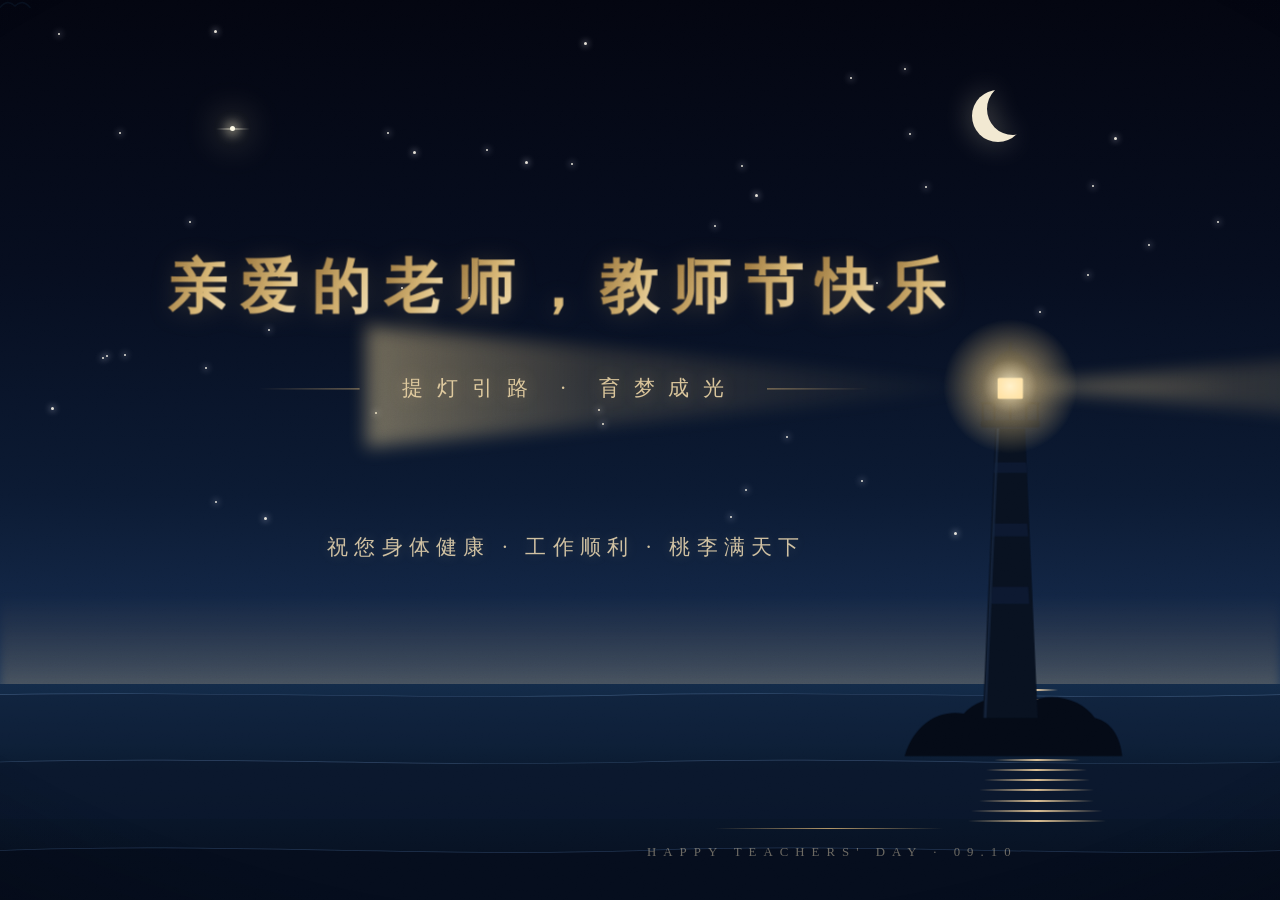
==== commit 95991a42: "Lighthouse night theme: root" ====
--- a/index.html
+++ b/index.html
@@ -4,8 +4,8 @@
     <meta charset="UTF-8" />
     <meta name="viewport" content="width=device-width, initial-scale=1.0" />
     <title>教师节快乐 · 感恩有你</title>
-    <script type="module" crossorigin src="./assets/index-lvTElgyL.js"></script>
-    <link rel="stylesheet" crossorigin href="./assets/index-Z4yJb2xC.css">
+    <script type="module" crossorigin src="./assets/index-UPSd-VNZ.js"></script>
+    <link rel="stylesheet" crossorigin href="./assets/index-CR8tb0gQ.css">
   </head>
   <body>
     <div id="root"></div>
--- a/assets/index-CR8tb0gQ.css
+++ b/assets/index-CR8tb0gQ.css
@@ -0,0 +1 @@
+*,:before,:after{--tw-border-spacing-x: 0;--tw-border-spacing-y: 0;--tw-translate-x: 0;--tw-translate-y: 0;--tw-rotate: 0;--tw-skew-x: 0;--tw-skew-y: 0;--tw-scale-x: 1;--tw-scale-y: 1;--tw-pan-x: ;--tw-pan-y: ;--tw-pinch-zoom: ;--tw-scroll-snap-strictness: proximity;--tw-gradient-from-position: ;--tw-gradient-via-position: ;--tw-gradient-to-position: ;--tw-ordinal: ;--tw-slashed-zero: ;--tw-numeric-figure: ;--tw-numeric-spacing: ;--tw-numeric-fraction: ;--tw-ring-inset: ;--tw-ring-offset-width: 0px;--tw-ring-offset-color: #fff;--tw-ring-color: rgb(59 130 246 / .5);--tw-ring-offset-shadow: 0 0 #0000;--tw-ring-shadow: 0 0 #0000;--tw-shadow: 0 0 #0000;--tw-shadow-colored: 0 0 #0000;--tw-blur: ;--tw-brightness: ;--tw-contrast: ;--tw-grayscale: ;--tw-hue-rotate: ;--tw-invert: ;--tw-saturate: ;--tw-sepia: ;--tw-drop-shadow: ;--tw-backdrop-blur: ;--tw-backdrop-brightness: ;--tw-backdrop-contrast: ;--tw-backdrop-grayscale: ;--tw-backdrop-hue-rotate: ;--tw-backdrop-invert: ;--tw-backdrop-opacity: ;--tw-backdrop-saturate: ;--tw-backdrop-sepia: ;--tw-contain-size: ;--tw-contain-layout: ;--tw-contain-paint: ;--tw-contain-style: }::backdrop{--tw-border-spacing-x: 0;--tw-border-spacing-y: 0;--tw-translate-x: 0;--tw-translate-y: 0;--tw-rotate: 0;--tw-skew-x: 0;--tw-skew-y: 0;--tw-scale-x: 1;--tw-scale-y: 1;--tw-pan-x: ;--tw-pan-y: ;--tw-pinch-zoom: ;--tw-scroll-snap-strictness: proximity;--tw-gradient-from-position: ;--tw-gradient-via-position: ;--tw-gradient-to-position: ;--tw-ordinal: ;--tw-slashed-zero: ;--tw-numeric-figure: ;--tw-numeric-spacing: ;--tw-numeric-fraction: ;--tw-ring-inset: ;--tw-ring-offset-width: 0px;--tw-ring-offset-color: #fff;--tw-ring-color: rgb(59 130 246 / .5);--tw-ring-offset-shadow: 0 0 #0000;--tw-ring-shadow: 0 0 #0000;--tw-shadow: 0 0 #0000;--tw-shadow-colored: 0 0 #0000;--tw-blur: ;--tw-brightness: ;--tw-contrast: ;--tw-grayscale: ;--tw-hue-rotate: ;--tw-invert: ;--tw-saturate: ;--tw-sepia: ;--tw-drop-shadow: ;--tw-backdrop-blur: ;--tw-backdrop-brightness: ;--tw-backdrop-contrast: ;--tw-backdrop-grayscale: ;--tw-backdrop-hue-rotate: ;--tw-backdrop-invert: ;--tw-backdrop-opacity: ;--tw-backdrop-saturate: ;--tw-backdrop-sepia: ;--tw-contain-size: ;--tw-contain-layout: ;--tw-contain-paint: ;--tw-contain-style: }*,:before,:after{box-sizing:border-box;border-width:0;border-style:solid;border-color:#e5e7eb}:before,:after{--tw-content: ""}html,:host{line-height:1.5;-webkit-text-size-adjust:100%;-moz-tab-size:4;-o-tab-size:4;tab-size:4;font-family:ui-sans-serif,system-ui,sans-serif,"Apple Color Emoji","Segoe UI Emoji",Segoe UI Symbol,"Noto Color Emoji";font-feature-settings:normal;font-variation-settings:normal;-webkit-tap-highlight-color:transparent}body{margin:0;line-height:inherit}hr{height:0;color:inherit;border-top-width:1px}abbr:where([title]){-webkit-text-decoration:underline dotted;text-decoration:underline dotted}h1,h2,h3,h4,h5,h6{font-size:inherit;font-weight:inherit}a{color:inherit;text-decoration:inherit}b,strong{font-weight:bolder}code,kbd,samp,pre{font-family:ui-monospace,SFMono-Regular,Menlo,Monaco,Consolas,Liberation Mono,Courier New,monospace;font-feature-settings:normal;font-variation-settings:normal;font-size:1em}small{font-size:80%}sub,sup{font-size:75%;line-height:0;position:relative;vertical-align:baseline}sub{bottom:-.25em}sup{top:-.5em}table{text-indent:0;border-color:inherit;border-collapse:collapse}button,input,optgroup,select,textarea{font-family:inherit;font-feature-settings:inherit;font-variation-settings:inherit;font-size:100%;font-weight:inherit;line-height:inherit;letter-spacing:inherit;color:inherit;margin:0;padding:0}button,select{text-transform:none}button,input:where([type=button]),input:where([type=reset]),input:where([type=submit]){-webkit-appearance:button;background-color:transparent;background-image:none}:-moz-focusring{outline:auto}:-moz-ui-invalid{box-shadow:none}progress{vertical-align:baseline}::-webkit-inner-spin-button,::-webkit-outer-spin-button{height:auto}[type=search]{-webkit-appearance:textfield;outline-offset:-2px}::-webkit-search-decoration{-webkit-appearance:none}::-webkit-file-upload-button{-webkit-appearance:button;font:inherit}summary{display:list-item}blockquote,dl,dd,h1,h2,h3,h4,h5,h6,hr,figure,p,pre{margin:0}fieldset{margin:0;padding:0}legend{padding:0}ol,ul,menu{list-style:none;margin:0;padding:0}dialog{padding:0}textarea{resize:vertical}input::-moz-placeholder,textarea::-moz-placeholder{opacity:1;color:#9ca3af}input::placeholder,textarea::placeholder{opacity:1;color:#9ca3af}button,[role=button]{cursor:pointer}:disabled{cursor:default}img,svg,video,canvas,audio,iframe,embed,object{display:block;vertical-align:middle}img,video{max-width:100%;height:auto}[hidden]:where(:not([hidden=until-found])){display:none}:root{--background: 0 0% 100%;--foreground: 240 10% 3.9%;--card: 0 0% 100%;--card-foreground: 240 10% 3.9%;--popover: 0 0% 100%;--popover-foreground: 240 10% 3.9%;--primary: 240 5.9% 10%;--primary-foreground: 0 0% 98%;--secondary: 240 4.8% 95.9%;--secondary-foreground: 240 5.9% 10%;--muted: 240 4.8% 95.9%;--muted-foreground: 240 3.8% 46.1%;--accent: 240 4.8% 95.9%;--accent-foreground: 240 5.9% 10%;--destructive: 0 84.2% 60.2%;--destructive-foreground: 0 0% 98%;--border: 240 5.9% 90%;--input: 240 5.9% 90%;--ring: 240 5.9% 10%;--radius: .625rem;--sidebar-background: 0 0% 98%;--sidebar-foreground: 240 5.3% 26.1%;--sidebar-primary: 240 5.9% 10%;--sidebar-primary-foreground: 0 0% 98%;--sidebar-accent: 240 4.8% 95.9%;--sidebar-accent-foreground: 240 5.9% 10%;--sidebar-border: 220 13% 91%;--sidebar-ring: 217.2 91.2% 59.8%}.dark{--background: 240 10% 3.9%;--foreground: 0 0% 98%;--card: 240 10% 3.9%;--card-foreground: 0 0% 98%;--popover: 240 10% 3.9%;--popover-foreground: 0 0% 98%;--primary: 0 0% 98%;--primary-foreground: 240 5.9% 10%;--secondary: 240 3.7% 15.9%;--secondary-foreground: 0 0% 98%;--muted: 240 3.7% 15.9%;--muted-foreground: 240 5% 64.9%;--accent: 240 3.7% 15.9%;--accent-foreground: 0 0% 98%;--destructive: 0 62.8% 30.6%;--destructive-foreground: 0 0% 98%;--border: 240 3.7% 15.9%;--input: 240 3.7% 15.9%;--ring: 240 4.9% 83.9%;--sidebar-background: 240 5.9% 10%;--sidebar-foreground: 240 4.8% 95.9%;--sidebar-primary: 224.3 76.3% 48%;--sidebar-primary-foreground: 0 0% 100%;--sidebar-accent: 240 3.7% 15.9%;--sidebar-accent-foreground: 240 4.8% 95.9%;--sidebar-border: 240 3.7% 15.9%;--sidebar-ring: 217.2 91.2% 59.8%}*{border-color:hsl(var(--border))}body{background-color:hsl(var(--background));color:hsl(var(--foreground))}.sr-only{position:absolute;width:1px;height:1px;padding:0;margin:-1px;overflow:hidden;clip:rect(0,0,0,0);white-space:nowrap;border-width:0}.pointer-events-none{pointer-events:none}.visible{visibility:visible}.invisible{visibility:hidden}.fixed{position:fixed}.absolute{position:absolute}.relative{position:relative}.inset-0{inset:0}.inset-x-0{left:0;right:0}.inset-y-0{top:0;bottom:0}.-bottom-12{bottom:-3rem}.-left-12{left:-3rem}.-right-12{right:-3rem}.-top-12{top:-3rem}.bottom-0{bottom:0}.left-0{left:0}.left-1\/2{left:50%}.left-2{left:.5rem}.left-\[50\%\]{left:50%}.right-0{right:0}.right-1{right:.25rem}.right-2{right:.5rem}.right-3{right:.75rem}.right-4{right:1rem}.top-0{top:0}.top-1\.5{top:.375rem}.top-1\/2{top:50%}.top-3\.5{top:.875rem}.top-4{top:1rem}.top-\[1px\]{top:1px}.top-\[50\%\]{top:50%}.top-\[60\%\]{top:60%}.top-full{top:100%}.isolate{isolation:isolate}.z-10{z-index:10}.z-20{z-index:20}.z-50{z-index:50}.z-\[1\]{z-index:1}.order-first{order:-9999}.order-last{order:9999}.col-start-2{grid-column-start:2}.row-span-2{grid-row:span 2 / span 2}.row-start-1{grid-row-start:1}.\!m-0{margin:0!important}.-mx-1{margin-left:-.25rem;margin-right:-.25rem}.-my-2{margin-top:-.5rem;margin-bottom:-.5rem}.mx-2{margin-left:.5rem;margin-right:.5rem}.mx-3\.5{margin-left:.875rem;margin-right:.875rem}.mx-auto{margin-left:auto;margin-right:auto}.my-0{margin-top:0;margin-bottom:0}.my-0\.5{margin-top:.125rem;margin-bottom:.125rem}.my-1{margin-top:.25rem;margin-bottom:.25rem}.-ml-4{margin-left:-1rem}.-mt-4{margin-top:-1rem}.mb-2{margin-bottom:.5rem}.mb-3{margin-bottom:.75rem}.ml-1{margin-left:.25rem}.ml-4{margin-left:1rem}.ml-auto{margin-left:auto}.mt-1\.5{margin-top:.375rem}.mt-2{margin-top:.5rem}.mt-4{margin-top:1rem}.mt-auto{margin-top:auto}.line-clamp-1{overflow:hidden;display:-webkit-box;-webkit-box-orient:vertical;-webkit-line-clamp:1}.line-clamp-2{overflow:hidden;display:-webkit-box;-webkit-box-orient:vertical;-webkit-line-clamp:2}.block{display:block}.flex{display:flex}.inline-flex{display:inline-flex}.table{display:table}.table-caption{display:table-caption}.table-cell{display:table-cell}.table-row{display:table-row}.grid{display:grid}.hidden{display:none}.aspect-square{aspect-ratio:1 / 1}.aspect-video{aspect-ratio:16 / 9}.size-10{width:2.5rem;height:2.5rem}.size-2{width:.5rem;height:.5rem}.size-2\.5{width:.625rem;height:.625rem}.size-3{width:.75rem;height:.75rem}.size-3\.5{width:.875rem;height:.875rem}.size-4{width:1rem;height:1rem}.size-6{width:1.5rem;height:1.5rem}.size-7{width:1.75rem;height:1.75rem}.size-8{width:2rem;height:2rem}.size-9{width:2.25rem;height:2.25rem}.size-auto{width:auto;height:auto}.size-full{width:100%;height:100%}.h-1\.5{height:.375rem}.h-10{height:2.5rem}.h-12{height:3rem}.h-2{height:.5rem}.h-2\.5{height:.625rem}.h-4{height:1rem}.h-5{height:1.25rem}.h-6{height:1.5rem}.h-7{height:1.75rem}.h-8{height:2rem}.h-9{height:2.25rem}.h-\[1\.15rem\]{height:1.15rem}.h-\[calc\(100\%-1px\)\]{height:calc(100% - 1px)}.h-\[var\(--radix-navigation-menu-viewport-height\)\]{height:var(--radix-navigation-menu-viewport-height)}.h-\[var\(--radix-select-trigger-height\)\]{height:var(--radix-select-trigger-height)}.h-auto{height:auto}.h-full{height:100%}.h-px{height:1px}.h-svh{height:100svh}.max-h-\[300px\]{max-height:300px}.min-h-0{min-height:0px}.min-h-16{min-height:4rem}.min-h-4{min-height:1rem}.min-h-svh{min-height:100svh}.w-0{width:0px}.w-1{width:.25rem}.w-2{width:.5rem}.w-2\.5{width:.625rem}.w-3{width:.75rem}.w-3\/4{width:75%}.w-4{width:1rem}.w-5{width:1.25rem}.w-64{width:16rem}.w-72{width:18rem}.w-8{width:2rem}.w-9{width:2.25rem}.w-\[100px\]{width:100px}.w-auto{width:auto}.w-fit{width:-moz-fit-content;width:fit-content}.w-full{width:100%}.w-max{width:-moz-max-content;width:max-content}.w-px{width:1px}.min-w-0{min-width:0px}.min-w-10{min-width:2.5rem}.min-w-5{min-width:1.25rem}.min-w-8{min-width:2rem}.min-w-9{min-width:2.25rem}.min-w-\[12rem\]{min-width:12rem}.min-w-\[8rem\]{min-width:8rem}.min-w-\[var\(--radix-select-trigger-width\)\]{min-width:var(--radix-select-trigger-width)}.max-w-\[calc\(100\%-2rem\)\]{max-width:calc(100% - 2rem)}.max-w-max{max-width:-moz-max-content;max-width:max-content}.max-w-sm{max-width:24rem}.flex-1{flex:1 1 0%}.shrink-0{flex-shrink:0}.grow{flex-grow:1}.grow-0{flex-grow:0}.basis-full{flex-basis:100%}.caption-bottom{caption-side:bottom}.border-collapse{border-collapse:collapse}.-translate-x-1\/2{--tw-translate-x: -50%;transform:translate(var(--tw-translate-x),var(--tw-translate-y)) rotate(var(--tw-rotate)) skew(var(--tw-skew-x)) skewY(var(--tw-skew-y)) scaleX(var(--tw-scale-x)) scaleY(var(--tw-scale-y))}.-translate-x-px{--tw-translate-x: -1px;transform:translate(var(--tw-translate-x),var(--tw-translate-y)) rotate(var(--tw-rotate)) skew(var(--tw-skew-x)) skewY(var(--tw-skew-y)) scaleX(var(--tw-scale-x)) scaleY(var(--tw-scale-y))}.-translate-y-1\/2{--tw-translate-y: -50%;transform:translate(var(--tw-translate-x),var(--tw-translate-y)) rotate(var(--tw-rotate)) skew(var(--tw-skew-x)) skewY(var(--tw-skew-y)) scaleX(var(--tw-scale-x)) scaleY(var(--tw-scale-y))}.translate-x-\[-50\%\]{--tw-translate-x: -50%;transform:translate(var(--tw-translate-x),var(--tw-translate-y)) rotate(var(--tw-rotate)) skew(var(--tw-skew-x)) skewY(var(--tw-skew-y)) scaleX(var(--tw-scale-x)) scaleY(var(--tw-scale-y))}.translate-x-px{--tw-translate-x: 1px;transform:translate(var(--tw-translate-x),var(--tw-translate-y)) rotate(var(--tw-rotate)) skew(var(--tw-skew-x)) skewY(var(--tw-skew-y)) scaleX(var(--tw-scale-x)) scaleY(var(--tw-scale-y))}.translate-y-0\.5{--tw-translate-y: .125rem;transform:translate(var(--tw-translate-x),var(--tw-translate-y)) rotate(var(--tw-rotate)) skew(var(--tw-skew-x)) skewY(var(--tw-skew-y)) scaleX(var(--tw-scale-x)) scaleY(var(--tw-scale-y))}.translate-y-\[-50\%\]{--tw-translate-y: -50%;transform:translate(var(--tw-translate-x),var(--tw-translate-y)) rotate(var(--tw-rotate)) skew(var(--tw-skew-x)) skewY(var(--tw-skew-y)) scaleX(var(--tw-scale-x)) scaleY(var(--tw-scale-y))}.translate-y-\[calc\(-50\%_-_2px\)\]{--tw-translate-y: calc(-50% - 2px) ;transform:translate(var(--tw-translate-x),var(--tw-translate-y)) rotate(var(--tw-rotate)) skew(var(--tw-skew-x)) skewY(var(--tw-skew-y)) scaleX(var(--tw-scale-x)) scaleY(var(--tw-scale-y))}.rotate-45{--tw-rotate: 45deg;transform:translate(var(--tw-translate-x),var(--tw-translate-y)) rotate(var(--tw-rotate)) skew(var(--tw-skew-x)) skewY(var(--tw-skew-y)) scaleX(var(--tw-scale-x)) scaleY(var(--tw-scale-y))}.rotate-90{--tw-rotate: 90deg;transform:translate(var(--tw-translate-x),var(--tw-translate-y)) rotate(var(--tw-rotate)) skew(var(--tw-skew-x)) skewY(var(--tw-skew-y)) scaleX(var(--tw-scale-x)) scaleY(var(--tw-scale-y))}.transform{transform:translate(var(--tw-translate-x),var(--tw-translate-y)) rotate(var(--tw-rotate)) skew(var(--tw-skew-x)) skewY(var(--tw-skew-y)) scaleX(var(--tw-scale-x)) scaleY(var(--tw-scale-y))}@keyframes caret-blink{0%,70%,to{opacity:1}20%,50%{opacity:0}}.animate-caret-blink{animation:caret-blink 1.25s ease-out infinite}@keyframes pulse{50%{opacity:.5}}.animate-pulse{animation:pulse 2s cubic-bezier(.4,0,.6,1) infinite}@keyframes spin{to{transform:rotate(360deg)}}.animate-spin{animation:spin 1s linear infinite}.cursor-default{cursor:default}.cursor-text{cursor:text}.touch-none{touch-action:none}.select-none{-webkit-user-select:none;-moz-user-select:none;user-select:none}.resize-none{resize:none}.scroll-my-1{scroll-margin-top:.25rem;scroll-margin-bottom:.25rem}.scroll-py-1{scroll-padding-top:.25rem;scroll-padding-bottom:.25rem}.list-disc{list-style-type:disc}.list-none{list-style-type:none}.auto-rows-min{grid-auto-rows:min-content}.grid-cols-\[0_1fr\]{grid-template-columns:0 1fr}.grid-rows-\[auto_auto\]{grid-template-rows:auto auto}.flex-row{flex-direction:row}.flex-col{flex-direction:column}.flex-col-reverse{flex-direction:column-reverse}.flex-wrap{flex-wrap:wrap}.place-content-center{place-content:center}.items-start{align-items:flex-start}.items-end{align-items:flex-end}.items-center{align-items:center}.items-stretch{align-items:stretch}.justify-start{justify-content:flex-start}.justify-center{justify-content:center}.justify-between{justify-content:space-between}.justify-items-start{justify-items:start}.gap-0\.5{gap:.125rem}.gap-1{gap:.25rem}.gap-1\.5{gap:.375rem}.gap-2{gap:.5rem}.gap-2\.5{gap:.625rem}.gap-3{gap:.75rem}.gap-4{gap:1rem}.gap-6{gap:1.5rem}.gap-7{gap:1.75rem}.gap-\[--spacing\(var\(--gap\)\)\]{gap:var(--spacing(var(--gap)))}.gap-y-0\.5{row-gap:.125rem}.self-start{align-self:flex-start}.self-stretch{align-self:stretch}.justify-self-end{justify-self:end}.overflow-auto{overflow:auto}.overflow-hidden{overflow:hidden}.overflow-x-auto{overflow-x:auto}.overflow-y-auto{overflow-y:auto}.overflow-x-hidden{overflow-x:hidden}.whitespace-nowrap{white-space:nowrap}.text-balance{text-wrap:balance}.break-words{overflow-wrap:break-word}.rounded-\[2px\]{border-radius:2px}.rounded-\[4px\]{border-radius:4px}.rounded-\[calc\(var\(--radius\)-5px\)\]{border-radius:calc(var(--radius) - 5px)}.rounded-\[inherit\]{border-radius:inherit}.rounded-full{border-radius:9999px}.rounded-lg{border-radius:var(--radius)}.rounded-md{border-radius:calc(var(--radius) - 2px)}.rounded-none{border-radius:0}.rounded-sm{border-radius:calc(var(--radius) - 4px)}.rounded-xl{border-radius:calc(var(--radius) + 4px)}.rounded-xs{border-radius:calc(var(--radius) - 6px)}.rounded-l-md{border-top-left-radius:calc(var(--radius) - 2px);border-bottom-left-radius:calc(var(--radius) - 2px)}.rounded-r-md{border-top-right-radius:calc(var(--radius) - 2px);border-bottom-right-radius:calc(var(--radius) - 2px)}.rounded-tl-sm{border-top-left-radius:calc(var(--radius) - 4px)}.border{border-width:1px}.border-0{border-width:0px}.border-\[1\.5px\]{border-width:1.5px}.border-y{border-top-width:1px;border-bottom-width:1px}.border-b{border-bottom-width:1px}.border-l{border-left-width:1px}.border-r{border-right-width:1px}.border-t{border-top-width:1px}.border-dashed{border-style:dashed}.border-border{border-color:hsl(var(--border))}.border-border\/50{border-color:hsl(var(--border) / .5)}.border-input{border-color:hsl(var(--input))}.border-primary{border-color:hsl(var(--primary))}.border-sidebar-border{border-color:hsl(var(--sidebar-border))}.border-transparent{border-color:transparent}.border-l-transparent{border-left-color:transparent}.border-t-transparent{border-top-color:transparent}.bg-accent{background-color:hsl(var(--accent))}.bg-background{background-color:hsl(var(--background))}.bg-black\/50{background-color:#00000080}.bg-border{background-color:hsl(var(--border))}.bg-card{background-color:hsl(var(--card))}.bg-destructive{--tw-bg-opacity: 1;background-color:hsl(var(--destructive) / var(--tw-bg-opacity, 1))}.bg-foreground{background-color:hsl(var(--foreground))}.bg-input{background-color:hsl(var(--input))}.bg-muted{background-color:hsl(var(--muted))}.bg-muted\/50{background-color:hsl(var(--muted) / .5)}.bg-popover{background-color:hsl(var(--popover))}.bg-primary{background-color:hsl(var(--primary))}.bg-primary\/20{background-color:hsl(var(--primary) / .2)}.bg-secondary{background-color:hsl(var(--secondary))}.bg-sidebar{background-color:hsl(var(--sidebar-background))}.bg-sidebar-border{background-color:hsl(var(--sidebar-border))}.bg-transparent{background-color:transparent}.bg-white{--tw-bg-opacity: 1;background-color:rgb(255 255 255 / var(--tw-bg-opacity, 1))}.fill-current{fill:currentColor}.fill-foreground{fill:hsl(var(--foreground))}.fill-primary{fill:hsl(var(--primary))}.p-0{padding:0}.p-1{padding:.25rem}.p-2{padding:.5rem}.p-3{padding:.75rem}.p-4{padding:1rem}.p-6{padding:1.5rem}.p-\[3px\]{padding:3px}.p-px{padding:1px}.px-1{padding-left:.25rem;padding-right:.25rem}.px-1\.5{padding-left:.375rem;padding-right:.375rem}.px-2{padding-left:.5rem;padding-right:.5rem}.px-2\.5{padding-left:.625rem;padding-right:.625rem}.px-3{padding-left:.75rem;padding-right:.75rem}.px-4{padding-left:1rem;padding-right:1rem}.px-6{padding-left:1.5rem;padding-right:1.5rem}.py-0\.5{padding-top:.125rem;padding-bottom:.125rem}.py-1{padding-top:.25rem;padding-bottom:.25rem}.py-1\.5{padding-top:.375rem;padding-bottom:.375rem}.py-2{padding-top:.5rem;padding-bottom:.5rem}.py-3{padding-top:.75rem;padding-bottom:.75rem}.py-4{padding-top:1rem;padding-bottom:1rem}.py-6{padding-top:1.5rem;padding-bottom:1.5rem}.pb-3{padding-bottom:.75rem}.pb-4{padding-bottom:1rem}.pl-2{padding-left:.5rem}.pl-3{padding-left:.75rem}.pl-4{padding-left:1rem}.pl-8{padding-left:2rem}.pr-1{padding-right:.25rem}.pr-2{padding-right:.5rem}.pr-2\.5{padding-right:.625rem}.pr-3{padding-right:.75rem}.pr-8{padding-right:2rem}.pt-0{padding-top:0}.pt-3{padding-top:.75rem}.pt-4{padding-top:1rem}.text-left{text-align:left}.text-center{text-align:center}.align-middle{vertical-align:middle}.font-mono{font-family:ui-monospace,SFMono-Regular,Menlo,Monaco,Consolas,Liberation Mono,Courier New,monospace}.font-sans{font-family:ui-sans-serif,system-ui,sans-serif,"Apple Color Emoji","Segoe UI Emoji",Segoe UI Symbol,"Noto Color Emoji"}.text-\[0\.8rem\]{font-size:.8rem}.text-base{font-size:1rem;line-height:1.5rem}.text-lg{font-size:1.125rem;line-height:1.75rem}.text-sm{font-size:.875rem;line-height:1.25rem}.text-sm\/relaxed{font-size:.875rem;line-height:1.625}.text-xs{font-size:.75rem;line-height:1rem}.font-medium{font-weight:500}.font-normal{font-weight:400}.font-semibold{font-weight:600}.tabular-nums{--tw-numeric-spacing: tabular-nums;font-variant-numeric:var(--tw-ordinal) var(--tw-slashed-zero) var(--tw-numeric-figure) var(--tw-numeric-spacing) var(--tw-numeric-fraction)}.leading-none{line-height:1}.leading-normal{line-height:1.5}.leading-snug{line-height:1.375}.tracking-tight{letter-spacing:-.025em}.tracking-widest{letter-spacing:.1em}.text-accent-foreground{color:hsl(var(--accent-foreground))}.text-background{color:hsl(var(--background))}.text-card-foreground{color:hsl(var(--card-foreground))}.text-current{color:currentColor}.text-destructive{--tw-text-opacity: 1;color:hsl(var(--destructive) / var(--tw-text-opacity, 1))}.text-foreground{color:hsl(var(--foreground))}.text-muted-foreground{color:hsl(var(--muted-foreground))}.text-popover-foreground{color:hsl(var(--popover-foreground))}.text-primary{color:hsl(var(--primary))}.text-primary-foreground{color:hsl(var(--primary-foreground))}.text-secondary-foreground{color:hsl(var(--secondary-foreground))}.text-sidebar-foreground{color:hsl(var(--sidebar-foreground))}.text-sidebar-foreground\/70{color:hsl(var(--sidebar-foreground) / .7)}.text-white{--tw-text-opacity: 1;color:rgb(255 255 255 / var(--tw-text-opacity, 1))}.underline-offset-4{text-underline-offset:4px}.opacity-0{opacity:0}.opacity-50{opacity:.5}.opacity-70{opacity:.7}.shadow{--tw-shadow: 0 1px 3px 0 rgb(0 0 0 / .1), 0 1px 2px -1px rgb(0 0 0 / .1);--tw-shadow-colored: 0 1px 3px 0 var(--tw-shadow-color), 0 1px 2px -1px var(--tw-shadow-color);box-shadow:var(--tw-ring-offset-shadow, 0 0 #0000),var(--tw-ring-shadow, 0 0 #0000),var(--tw-shadow)}.shadow-\[0_0_0_1px_hsl\(var\(--sidebar-border\)\)\]{--tw-shadow: 0 0 0 1px hsl(var(--sidebar-border));--tw-shadow-colored: 0 0 0 1px var(--tw-shadow-color);box-shadow:var(--tw-ring-offset-shadow, 0 0 #0000),var(--tw-ring-shadow, 0 0 #0000),var(--tw-shadow)}.shadow-lg{--tw-shadow: 0 10px 15px -3px rgb(0 0 0 / .1), 0 4px 6px -4px rgb(0 0 0 / .1);--tw-shadow-colored: 0 10px 15px -3px var(--tw-shadow-color), 0 4px 6px -4px var(--tw-shadow-color);box-shadow:var(--tw-ring-offset-shadow, 0 0 #0000),var(--tw-ring-shadow, 0 0 #0000),var(--tw-shadow)}.shadow-md{--tw-shadow: 0 4px 6px -1px rgb(0 0 0 / .1), 0 2px 4px -2px rgb(0 0 0 / .1);--tw-shadow-colored: 0 4px 6px -1px var(--tw-shadow-color), 0 2px 4px -2px var(--tw-shadow-color);box-shadow:var(--tw-ring-offset-shadow, 0 0 #0000),var(--tw-ring-shadow, 0 0 #0000),var(--tw-shadow)}.shadow-none{--tw-shadow: 0 0 #0000;--tw-shadow-colored: 0 0 #0000;box-shadow:var(--tw-ring-offset-shadow, 0 0 #0000),var(--tw-ring-shadow, 0 0 #0000),var(--tw-shadow)}.shadow-sm{--tw-shadow: 0 1px 2px 0 rgb(0 0 0 / .05);--tw-shadow-colored: 0 1px 2px 0 var(--tw-shadow-color);box-shadow:var(--tw-ring-offset-shadow, 0 0 #0000),var(--tw-ring-shadow, 0 0 #0000),var(--tw-shadow)}.shadow-xl{--tw-shadow: 0 20px 25px -5px rgb(0 0 0 / .1), 0 8px 10px -6px rgb(0 0 0 / .1);--tw-shadow-colored: 0 20px 25px -5px var(--tw-shadow-color), 0 8px 10px -6px var(--tw-shadow-color);box-shadow:var(--tw-ring-offset-shadow, 0 0 #0000),var(--tw-ring-shadow, 0 0 #0000),var(--tw-shadow)}.shadow-xs{--tw-shadow: 0 1px 2px 0 rgb(0 0 0 / .05);--tw-shadow-colored: 0 1px 2px 0 var(--tw-shadow-color);box-shadow:var(--tw-ring-offset-shadow, 0 0 #0000),var(--tw-ring-shadow, 0 0 #0000),var(--tw-shadow)}.outline-none{outline:2px solid transparent;outline-offset:2px}.outline{outline-style:solid}.ring-0{--tw-ring-offset-shadow: var(--tw-ring-inset) 0 0 0 var(--tw-ring-offset-width) var(--tw-ring-offset-color);--tw-ring-shadow: var(--tw-ring-inset) 0 0 0 calc(0px + var(--tw-ring-offset-width)) var(--tw-ring-color);box-shadow:var(--tw-ring-offset-shadow),var(--tw-ring-shadow),var(--tw-shadow, 0 0 #0000)}.ring-ring\/50{--tw-ring-color: hsl(var(--ring) / .5)}.ring-sidebar-ring{--tw-ring-color: hsl(var(--sidebar-ring))}.ring-offset-background{--tw-ring-offset-color: hsl(var(--background))}.filter{filter:var(--tw-blur) var(--tw-brightness) var(--tw-contrast) var(--tw-grayscale) var(--tw-hue-rotate) var(--tw-invert) var(--tw-saturate) var(--tw-sepia) var(--tw-drop-shadow)}.transition{transition-property:color,background-color,border-color,text-decoration-color,fill,stroke,opacity,box-shadow,transform,filter,backdrop-filter;transition-timing-function:cubic-bezier(.4,0,.2,1);transition-duration:.15s}.transition-\[color\,box-shadow\]{transition-property:color,box-shadow;transition-timing-function:cubic-bezier(.4,0,.2,1);transition-duration:.15s}.transition-\[left\,right\,width\]{transition-property:left,right,width;transition-timing-function:cubic-bezier(.4,0,.2,1);transition-duration:.15s}.transition-\[margin\,opacity\]{transition-property:margin,opacity;transition-timing-function:cubic-bezier(.4,0,.2,1);transition-duration:.15s}.transition-\[width\,height\,padding\]{transition-property:width,height,padding;transition-timing-function:cubic-bezier(.4,0,.2,1);transition-duration:.15s}.transition-\[width\]{transition-property:width;transition-timing-function:cubic-bezier(.4,0,.2,1);transition-duration:.15s}.transition-all{transition-property:all;transition-timing-function:cubic-bezier(.4,0,.2,1);transition-duration:.15s}.transition-colors{transition-property:color,background-color,border-color,text-decoration-color,fill,stroke;transition-timing-function:cubic-bezier(.4,0,.2,1);transition-duration:.15s}.transition-none{transition-property:none}.transition-opacity{transition-property:opacity;transition-timing-function:cubic-bezier(.4,0,.2,1);transition-duration:.15s}.transition-shadow{transition-property:box-shadow;transition-timing-function:cubic-bezier(.4,0,.2,1);transition-duration:.15s}.transition-transform{transition-property:transform;transition-timing-function:cubic-bezier(.4,0,.2,1);transition-duration:.15s}.duration-100{transition-duration:.1s}.duration-1000{transition-duration:1s}.duration-200{transition-duration:.2s}.duration-300{transition-duration:.3s}.ease-in-out{transition-timing-function:cubic-bezier(.4,0,.2,1)}.ease-linear{transition-timing-function:linear}@keyframes enter{0%{opacity:var(--tw-enter-opacity, 1);transform:translate3d(var(--tw-enter-translate-x, 0),var(--tw-enter-translate-y, 0),0) scale3d(var(--tw-enter-scale, 1),var(--tw-enter-scale, 1),var(--tw-enter-scale, 1)) rotate(var(--tw-enter-rotate, 0))}}@keyframes exit{to{opacity:var(--tw-exit-opacity, 1);transform:translate3d(var(--tw-exit-translate-x, 0),var(--tw-exit-translate-y, 0),0) scale3d(var(--tw-exit-scale, 1),var(--tw-exit-scale, 1),var(--tw-exit-scale, 1)) rotate(var(--tw-exit-rotate, 0))}}.animate-in{animation-name:enter;animation-duration:.15s;--tw-enter-opacity: initial;--tw-enter-scale: initial;--tw-enter-rotate: initial;--tw-enter-translate-x: initial;--tw-enter-translate-y: initial}.fade-in-0{--tw-enter-opacity: 0}.zoom-in-95{--tw-enter-scale: .95}.duration-100{animation-duration:.1s}.duration-1000{animation-duration:1s}.duration-200{animation-duration:.2s}.duration-300{animation-duration:.3s}.ease-in-out{animation-timing-function:cubic-bezier(.4,0,.2,1)}.ease-linear{animation-timing-function:linear}.\[--cell-size\:--spacing\(8\)\]{--cell-size: var(--spacing(8))}.selection\:bg-primary *::-moz-selection{background-color:hsl(var(--primary))}.selection\:bg-primary *::selection{background-color:hsl(var(--primary))}.selection\:text-primary-foreground *::-moz-selection{color:hsl(var(--primary-foreground))}.selection\:text-primary-foreground *::selection{color:hsl(var(--primary-foreground))}.selection\:bg-primary::-moz-selection{background-color:hsl(var(--primary))}.selection\:bg-primary::selection{background-color:hsl(var(--primary))}.selection\:text-primary-foreground::-moz-selection{color:hsl(var(--primary-foreground))}.selection\:text-primary-foreground::selection{color:hsl(var(--primary-foreground))}.file\:inline-flex::file-selector-button{display:inline-flex}.file\:h-7::file-selector-button{height:1.75rem}.file\:border-0::file-selector-button{border-width:0px}.file\:bg-transparent::file-selector-button{background-color:transparent}.file\:text-sm::file-selector-button{font-size:.875rem;line-height:1.25rem}.file\:font-medium::file-selector-button{font-weight:500}.file\:text-foreground::file-selector-button{color:hsl(var(--foreground))}.placeholder\:text-muted-foreground::-moz-placeholder{color:hsl(var(--muted-foreground))}.placeholder\:text-muted-foreground::placeholder{color:hsl(var(--muted-foreground))}.after\:absolute:after{content:var(--tw-content);position:absolute}.after\:-inset-2:after{content:var(--tw-content);inset:-.5rem}.after\:inset-y-0:after{content:var(--tw-content);top:0;bottom:0}.after\:left-1\/2:after{content:var(--tw-content);left:50%}.after\:w-1:after{content:var(--tw-content);width:.25rem}.after\:w-\[2px\]:after{content:var(--tw-content);width:2px}.after\:-translate-x-1\/2:after{content:var(--tw-content);--tw-translate-x: -50%;transform:translate(var(--tw-translate-x),var(--tw-translate-y)) rotate(var(--tw-rotate)) skew(var(--tw-skew-x)) skewY(var(--tw-skew-y)) scaleX(var(--tw-scale-x)) scaleY(var(--tw-scale-y))}.first\:rounded-l-md:first-child{border-top-left-radius:calc(var(--radius) - 2px);border-bottom-left-radius:calc(var(--radius) - 2px)}.first\:border-l:first-child{border-left-width:1px}.last\:mt-0:last-child{margin-top:0}.last\:rounded-r-md:last-child{border-top-right-radius:calc(var(--radius) - 2px);border-bottom-right-radius:calc(var(--radius) - 2px)}.last\:border-b-0:last-child{border-bottom-width:0px}.hover\:bg-accent:hover{background-color:hsl(var(--accent))}.hover\:bg-destructive\/90:hover{background-color:hsl(var(--destructive) / .9)}.hover\:bg-muted:hover{background-color:hsl(var(--muted))}.hover\:bg-muted\/50:hover{background-color:hsl(var(--muted) / .5)}.hover\:bg-primary\/90:hover{background-color:hsl(var(--primary) / .9)}.hover\:bg-secondary\/80:hover{background-color:hsl(var(--secondary) / .8)}.hover\:bg-sidebar-accent:hover{background-color:hsl(var(--sidebar-accent))}.hover\:text-accent-foreground:hover{color:hsl(var(--accent-foreground))}.hover\:text-foreground:hover{color:hsl(var(--foreground))}.hover\:text-muted-foreground:hover{color:hsl(var(--muted-foreground))}.hover\:text-sidebar-accent-foreground:hover{color:hsl(var(--sidebar-accent-foreground))}.hover\:underline:hover{text-decoration-line:underline}.hover\:opacity-100:hover{opacity:1}.hover\:shadow-\[0_0_0_1px_hsl\(var\(--sidebar-accent\)\)\]:hover{--tw-shadow: 0 0 0 1px hsl(var(--sidebar-accent));--tw-shadow-colored: 0 0 0 1px var(--tw-shadow-color);box-shadow:var(--tw-ring-offset-shadow, 0 0 #0000),var(--tw-ring-shadow, 0 0 #0000),var(--tw-shadow)}.hover\:ring-4:hover{--tw-ring-offset-shadow: var(--tw-ring-inset) 0 0 0 var(--tw-ring-offset-width) var(--tw-ring-offset-color);--tw-ring-shadow: var(--tw-ring-inset) 0 0 0 calc(4px + var(--tw-ring-offset-width)) var(--tw-ring-color);box-shadow:var(--tw-ring-offset-shadow),var(--tw-ring-shadow),var(--tw-shadow, 0 0 #0000)}.hover\:after\:bg-sidebar-border:hover:after{content:var(--tw-content);background-color:hsl(var(--sidebar-border))}.focus\:z-10:focus{z-index:10}.focus\:bg-accent:focus{background-color:hsl(var(--accent))}.focus\:text-accent-foreground:focus{color:hsl(var(--accent-foreground))}.focus\:ring-2:focus{--tw-ring-offset-shadow: var(--tw-ring-inset) 0 0 0 var(--tw-ring-offset-width) var(--tw-ring-offset-color);--tw-ring-shadow: var(--tw-ring-inset) 0 0 0 calc(2px + var(--tw-ring-offset-width)) var(--tw-ring-color);box-shadow:var(--tw-ring-offset-shadow),var(--tw-ring-shadow),var(--tw-shadow, 0 0 #0000)}.focus\:ring-ring:focus{--tw-ring-color: hsl(var(--ring))}.focus\:ring-offset-2:focus{--tw-ring-offset-width: 2px}.focus-visible\:z-10:focus-visible{z-index:10}.focus-visible\:border-ring:focus-visible{border-color:hsl(var(--ring))}.focus-visible\:outline-1:focus-visible{outline-width:1px}.focus-visible\:outline-ring:focus-visible{outline-color:hsl(var(--ring))}.focus-visible\:ring-0:focus-visible{--tw-ring-offset-shadow: var(--tw-ring-inset) 0 0 0 var(--tw-ring-offset-width) var(--tw-ring-offset-color);--tw-ring-shadow: var(--tw-ring-inset) 0 0 0 calc(0px + var(--tw-ring-offset-width)) var(--tw-ring-color);box-shadow:var(--tw-ring-offset-shadow),var(--tw-ring-shadow),var(--tw-shadow, 0 0 #0000)}.focus-visible\:ring-1:focus-visible{--tw-ring-offset-shadow: var(--tw-ring-inset) 0 0 0 var(--tw-ring-offset-width) var(--tw-ring-offset-color);--tw-ring-shadow: var(--tw-ring-inset) 0 0 0 calc(1px + var(--tw-ring-offset-width)) var(--tw-ring-color);box-shadow:var(--tw-ring-offset-shadow),var(--tw-ring-shadow),var(--tw-shadow, 0 0 #0000)}.focus-visible\:ring-2:focus-visible{--tw-ring-offset-shadow: var(--tw-ring-inset) 0 0 0 var(--tw-ring-offset-width) var(--tw-ring-offset-color);--tw-ring-shadow: var(--tw-ring-inset) 0 0 0 calc(2px + var(--tw-ring-offset-width)) var(--tw-ring-color);box-shadow:var(--tw-ring-offset-shadow),var(--tw-ring-shadow),var(--tw-shadow, 0 0 #0000)}.focus-visible\:ring-4:focus-visible{--tw-ring-offset-shadow: var(--tw-ring-inset) 0 0 0 var(--tw-ring-offset-width) var(--tw-ring-offset-color);--tw-ring-shadow: var(--tw-ring-inset) 0 0 0 calc(4px + var(--tw-ring-offset-width)) var(--tw-ring-color);box-shadow:var(--tw-ring-offset-shadow),var(--tw-ring-shadow),var(--tw-shadow, 0 0 #0000)}.focus-visible\:ring-\[3px\]:focus-visible{--tw-ring-offset-shadow: var(--tw-ring-inset) 0 0 0 var(--tw-ring-offset-width) var(--tw-ring-offset-color);--tw-ring-shadow: var(--tw-ring-inset) 0 0 0 calc(3px + var(--tw-ring-offset-width)) var(--tw-ring-color);box-shadow:var(--tw-ring-offset-shadow),var(--tw-ring-shadow),var(--tw-shadow, 0 0 #0000)}.focus-visible\:ring-destructive\/20:focus-visible{--tw-ring-color: hsl(var(--destructive) / .2)}.focus-visible\:ring-ring:focus-visible{--tw-ring-color: hsl(var(--ring))}.focus-visible\:ring-ring\/50:focus-visible{--tw-ring-color: hsl(var(--ring) / .5)}.focus-visible\:ring-offset-1:focus-visible{--tw-ring-offset-width: 1px}.active\:bg-sidebar-accent:active{background-color:hsl(var(--sidebar-accent))}.active\:text-sidebar-accent-foreground:active{color:hsl(var(--sidebar-accent-foreground))}.disabled\:pointer-events-none:disabled{pointer-events:none}.disabled\:cursor-not-allowed:disabled{cursor:not-allowed}.disabled\:opacity-50:disabled{opacity:.5}.group\/menu-item:focus-within .group-focus-within\/menu-item\:opacity-100{opacity:1}.group\/menu-item:hover .group-hover\/menu-item\:opacity-100{opacity:1}.peer\/menu-button:hover~.peer-hover\/menu-button\:text-sidebar-accent-foreground{color:hsl(var(--sidebar-accent-foreground))}.peer:disabled~.peer-disabled\:cursor-not-allowed{cursor:not-allowed}.peer:disabled~.peer-disabled\:opacity-50{opacity:.5}.has-\[\>button\]\:ml-\[-0\.45rem\]:has(>button){margin-left:-.45rem}.has-\[\>button\]\:mr-\[-0\.45rem\]:has(>button){margin-right:-.45rem}.has-\[\>kbd\]\:ml-\[-0\.35rem\]:has(>kbd){margin-left:-.35rem}.has-\[\>kbd\]\:mr-\[-0\.35rem\]:has(>kbd){margin-right:-.35rem}.has-\[\>\[data-align\=block-end\]\]\:h-auto:has(>[data-align=block-end]){height:auto}.has-\[\>\[data-align\=block-start\]\]\:h-auto:has(>[data-align=block-start]){height:auto}.has-\[\>textarea\]\:h-auto:has(>textarea){height:auto}.has-\[\>\[data-slot\=field\]\]\:w-full:has(>[data-slot=field]){width:100%}.has-\[\>svg\]\:grid-cols-\[calc\(var\(--spacing\)\*4\)_1fr\]:has(>svg){grid-template-columns:calc(var(--spacing) * 4) 1fr}.has-\[\>\[data-align\=block-end\]\]\:flex-col:has(>[data-align=block-end]){flex-direction:column}.has-\[\>\[data-align\=block-start\]\]\:flex-col:has(>[data-align=block-start]){flex-direction:column}.has-\[\>\[data-slot\=field\]\]\:flex-col:has(>[data-slot=field]){flex-direction:column}.has-\[\>\[data-slot\=field-content\]\]\:items-start:has(>[data-slot=field-content]){align-items:flex-start}.has-\[\>\[data-slot\=button-group\]\]\:gap-2:has(>[data-slot=button-group]){gap:.5rem}.has-\[\>\[data-slot\=checkbox-group\]\]\:gap-3:has(>[data-slot=checkbox-group]){gap:.75rem}.has-\[\>\[data-slot\=radio-group\]\]\:gap-3:has(>[data-slot=radio-group]){gap:.75rem}.has-\[\>svg\]\:gap-x-3:has(>svg){-moz-column-gap:.75rem;column-gap:.75rem}.has-\[\>\[data-slot\=field\]\]\:rounded-md:has(>[data-slot=field]){border-radius:calc(var(--radius) - 2px)}.has-\[\>\[data-slot\=field\]\]\:border:has(>[data-slot=field]){border-width:1px}.has-\[\[data-slot\=input-group-control\]\:focus-visible\]\:border-ring:has([data-slot=input-group-control]:focus-visible){border-color:hsl(var(--ring))}.has-\[\[data-slot\]\[aria-invalid\=true\]\]\:border-destructive:has([data-slot][aria-invalid=true]){--tw-border-opacity: 1;border-color:hsl(var(--destructive) / var(--tw-border-opacity, 1))}.has-\[\>svg\]\:p-0:has(>svg){padding:0}.has-\[\>svg\]\:px-2:has(>svg){padding-left:.5rem;padding-right:.5rem}.has-\[\>svg\]\:px-2\.5:has(>svg){padding-left:.625rem;padding-right:.625rem}.has-\[\>svg\]\:px-3:has(>svg){padding-left:.75rem;padding-right:.75rem}.has-\[\>svg\]\:px-4:has(>svg){padding-left:1rem;padding-right:1rem}.has-\[\[data-slot\=input-group-control\]\:focus-visible\]\:ring-\[3px\]:has([data-slot=input-group-control]:focus-visible){--tw-ring-offset-shadow: var(--tw-ring-inset) 0 0 0 var(--tw-ring-offset-width) var(--tw-ring-offset-color);--tw-ring-shadow: var(--tw-ring-inset) 0 0 0 calc(3px + var(--tw-ring-offset-width)) var(--tw-ring-color);box-shadow:var(--tw-ring-offset-shadow),var(--tw-ring-shadow),var(--tw-shadow, 0 0 #0000)}.has-\[\[data-slot\=input-group-control\]\:focus-visible\]\:ring-ring\/50:has([data-slot=input-group-control]:focus-visible){--tw-ring-color: hsl(var(--ring) / .5)}.has-\[\[data-slot\]\[aria-invalid\=true\]\]\:ring-destructive\/20:has([data-slot][aria-invalid=true]){--tw-ring-color: hsl(var(--destructive) / .2)}.group\/item:has([data-slot=item-description]) .group-has-\[\[data-slot\=item-description\]\]\/item\:translate-y-0\.5{--tw-translate-y: .125rem;transform:translate(var(--tw-translate-x),var(--tw-translate-y)) rotate(var(--tw-rotate)) skew(var(--tw-skew-x)) skewY(var(--tw-skew-y)) scaleX(var(--tw-scale-x)) scaleY(var(--tw-scale-y))}.group\/item:has([data-slot=item-description]) .group-has-\[\[data-slot\=item-description\]\]\/item\:self-start{align-self:flex-start}.group\/field:has([data-orientation=horizontal]) .group-has-\[\[data-orientation\=horizontal\]\]\/field\:text-balance{text-wrap:balance}.group\/input-group:has(>input) .group-has-\[\>input\]\/input-group\:pb-2\.5{padding-bottom:.625rem}.group\/input-group:has(>input) .group-has-\[\>input\]\/input-group\:pt-2\.5{padding-top:.625rem}.aria-disabled\:pointer-events-none[aria-disabled=true]{pointer-events:none}.aria-disabled\:opacity-50[aria-disabled=true]{opacity:.5}.aria-selected\:text-muted-foreground[aria-selected=true]{color:hsl(var(--muted-foreground))}.data-\[disabled\=true\]\:pointer-events-none[data-disabled=true],.data-\[disabled\]\:pointer-events-none[data-disabled]{pointer-events:none}.data-\[vaul-drawer-direction\=bottom\]\:inset-x-0[data-vaul-drawer-direction=bottom]{left:0;right:0}.data-\[vaul-drawer-direction\=left\]\:inset-y-0[data-vaul-drawer-direction=left],.data-\[vaul-drawer-direction\=right\]\:inset-y-0[data-vaul-drawer-direction=right]{top:0;bottom:0}.data-\[vaul-drawer-direction\=top\]\:inset-x-0[data-vaul-drawer-direction=top]{left:0;right:0}.data-\[vaul-drawer-direction\=bottom\]\:bottom-0[data-vaul-drawer-direction=bottom]{bottom:0}.data-\[vaul-drawer-direction\=left\]\:left-0[data-vaul-drawer-direction=left]{left:0}.data-\[vaul-drawer-direction\=right\]\:right-0[data-vaul-drawer-direction=right]{right:0}.data-\[vaul-drawer-direction\=top\]\:top-0[data-vaul-drawer-direction=top]{top:0}.data-\[active\=true\]\:z-10[data-active=true]{z-index:10}.data-\[vaul-drawer-direction\=bottom\]\:mt-24[data-vaul-drawer-direction=bottom]{margin-top:6rem}.data-\[vaul-drawer-direction\=top\]\:mb-24[data-vaul-drawer-direction=top]{margin-bottom:6rem}.data-\[orientation\=horizontal\]\:h-1\.5[data-orientation=horizontal]{height:.375rem}.data-\[orientation\=horizontal\]\:h-full[data-orientation=horizontal]{height:100%}.data-\[orientation\=horizontal\]\:h-px[data-orientation=horizontal]{height:1px}.data-\[orientation\=vertical\]\:h-auto[data-orientation=vertical]{height:auto}.data-\[orientation\=vertical\]\:h-full[data-orientation=vertical]{height:100%}.data-\[panel-group-direction\=vertical\]\:h-px[data-panel-group-direction=vertical]{height:1px}.data-\[size\=default\]\:h-9[data-size=default]{height:2.25rem}.data-\[size\=sm\]\:h-8[data-size=sm]{height:2rem}.data-\[vaul-drawer-direction\=bottom\]\:max-h-\[80vh\][data-vaul-drawer-direction=bottom],.data-\[vaul-drawer-direction\=top\]\:max-h-\[80vh\][data-vaul-drawer-direction=top]{max-height:80vh}.data-\[orientation\=vertical\]\:min-h-44[data-orientation=vertical]{min-height:11rem}.data-\[orientation\=horizontal\]\:w-full[data-orientation=horizontal]{width:100%}.data-\[orientation\=vertical\]\:w-1\.5[data-orientation=vertical]{width:.375rem}.data-\[orientation\=vertical\]\:w-auto[data-orientation=vertical]{width:auto}.data-\[orientation\=vertical\]\:w-full[data-orientation=vertical]{width:100%}.data-\[orientation\=vertical\]\:w-px[data-orientation=vertical]{width:1px}.data-\[panel-group-direction\=vertical\]\:w-full[data-panel-group-direction=vertical]{width:100%}.data-\[vaul-drawer-direction\=left\]\:w-3\/4[data-vaul-drawer-direction=left],.data-\[vaul-drawer-direction\=right\]\:w-3\/4[data-vaul-drawer-direction=right]{width:75%}.data-\[side\=bottom\]\:translate-y-1[data-side=bottom]{--tw-translate-y: .25rem;transform:translate(var(--tw-translate-x),var(--tw-translate-y)) rotate(var(--tw-rotate)) skew(var(--tw-skew-x)) skewY(var(--tw-skew-y)) scaleX(var(--tw-scale-x)) scaleY(var(--tw-scale-y))}.data-\[side\=left\]\:-translate-x-1[data-side=left]{--tw-translate-x: -.25rem;transform:translate(var(--tw-translate-x),var(--tw-translate-y)) rotate(var(--tw-rotate)) skew(var(--tw-skew-x)) skewY(var(--tw-skew-y)) scaleX(var(--tw-scale-x)) scaleY(var(--tw-scale-y))}.data-\[side\=right\]\:translate-x-1[data-side=right]{--tw-translate-x: .25rem;transform:translate(var(--tw-translate-x),var(--tw-translate-y)) rotate(var(--tw-rotate)) skew(var(--tw-skew-x)) skewY(var(--tw-skew-y)) scaleX(var(--tw-scale-x)) scaleY(var(--tw-scale-y))}.data-\[side\=top\]\:-translate-y-1[data-side=top]{--tw-translate-y: -.25rem;transform:translate(var(--tw-translate-x),var(--tw-translate-y)) rotate(var(--tw-rotate)) skew(var(--tw-skew-x)) skewY(var(--tw-skew-y)) scaleX(var(--tw-scale-x)) scaleY(var(--tw-scale-y))}.data-\[state\=checked\]\:translate-x-\[calc\(100\%-2px\)\][data-state=checked]{--tw-translate-x: calc(100% - 2px) ;transform:translate(var(--tw-translate-x),var(--tw-translate-y)) rotate(var(--tw-rotate)) skew(var(--tw-skew-x)) skewY(var(--tw-skew-y)) scaleX(var(--tw-scale-x)) scaleY(var(--tw-scale-y))}.data-\[state\=unchecked\]\:translate-x-0[data-state=unchecked]{--tw-translate-x: 0px;transform:translate(var(--tw-translate-x),var(--tw-translate-y)) rotate(var(--tw-rotate)) skew(var(--tw-skew-x)) skewY(var(--tw-skew-y)) scaleX(var(--tw-scale-x)) scaleY(var(--tw-scale-y))}@keyframes accordion-up{0%{height:var(--radix-accordion-content-height)}to{height:0}}.data-\[state\=closed\]\:animate-accordion-up[data-state=closed]{animation:accordion-up .2s ease-out}@keyframes accordion-down{0%{height:0}to{height:var(--radix-accordion-content-height)}}.data-\[state\=open\]\:animate-accordion-down[data-state=open]{animation:accordion-down .2s ease-out}.data-\[orientation\=vertical\]\:flex-col[data-orientation=vertical],.data-\[panel-group-direction\=vertical\]\:flex-col[data-panel-group-direction=vertical]{flex-direction:column}.data-\[slot\=checkbox-group\]\:gap-3[data-slot=checkbox-group]{gap:.75rem}.data-\[range-end\=true\]\:rounded-md[data-range-end=true]{border-radius:calc(var(--radius) - 2px)}.data-\[range-middle\=true\]\:rounded-none[data-range-middle=true]{border-radius:0}.data-\[range-start\=true\]\:rounded-md[data-range-start=true]{border-radius:calc(var(--radius) - 2px)}.data-\[selected\=true\]\:rounded-none[data-selected=true],.data-\[spacing\=0\]\:rounded-none[data-spacing="0"]{border-radius:0}.data-\[range-end\=true\]\:rounded-r-md[data-range-end=true]{border-top-right-radius:calc(var(--radius) - 2px);border-bottom-right-radius:calc(var(--radius) - 2px)}.data-\[range-start\=true\]\:rounded-l-md[data-range-start=true]{border-top-left-radius:calc(var(--radius) - 2px);border-bottom-left-radius:calc(var(--radius) - 2px)}.data-\[vaul-drawer-direction\=bottom\]\:rounded-t-lg[data-vaul-drawer-direction=bottom]{border-top-left-radius:var(--radius);border-top-right-radius:var(--radius)}.data-\[vaul-drawer-direction\=top\]\:rounded-b-lg[data-vaul-drawer-direction=top]{border-bottom-right-radius:var(--radius);border-bottom-left-radius:var(--radius)}.data-\[spacing\=0\]\:data-\[variant\=outline\]\:border-l-0[data-variant=outline][data-spacing="0"]{border-left-width:0px}.data-\[vaul-drawer-direction\=bottom\]\:border-t[data-vaul-drawer-direction=bottom]{border-top-width:1px}.data-\[vaul-drawer-direction\=left\]\:border-r[data-vaul-drawer-direction=left]{border-right-width:1px}.data-\[vaul-drawer-direction\=right\]\:border-l[data-vaul-drawer-direction=right]{border-left-width:1px}.data-\[vaul-drawer-direction\=top\]\:border-b[data-vaul-drawer-direction=top]{border-bottom-width:1px}.data-\[active\=true\]\:border-ring[data-active=true]{border-color:hsl(var(--ring))}.data-\[state\=checked\]\:border-primary[data-state=checked]{border-color:hsl(var(--primary))}.data-\[active\=true\]\:bg-accent\/50[data-active=true]{background-color:hsl(var(--accent) / .5)}.data-\[active\=true\]\:bg-sidebar-accent[data-active=true]{background-color:hsl(var(--sidebar-accent))}.data-\[range-end\=true\]\:bg-primary[data-range-end=true]{background-color:hsl(var(--primary))}.data-\[range-middle\=true\]\:bg-accent[data-range-middle=true]{background-color:hsl(var(--accent))}.data-\[range-start\=true\]\:bg-primary[data-range-start=true],.data-\[selected-single\=true\]\:bg-primary[data-selected-single=true]{background-color:hsl(var(--primary))}.data-\[selected\=true\]\:bg-accent[data-selected=true]{background-color:hsl(var(--accent))}.data-\[state\=active\]\:bg-background[data-state=active]{background-color:hsl(var(--background))}.data-\[state\=checked\]\:bg-primary[data-state=checked]{background-color:hsl(var(--primary))}.data-\[state\=on\]\:bg-accent[data-state=on],.data-\[state\=open\]\:bg-accent[data-state=open]{background-color:hsl(var(--accent))}.data-\[state\=open\]\:bg-accent\/50[data-state=open]{background-color:hsl(var(--accent) / .5)}.data-\[state\=open\]\:bg-secondary[data-state=open]{background-color:hsl(var(--secondary))}.data-\[state\=selected\]\:bg-muted[data-state=selected]{background-color:hsl(var(--muted))}.data-\[state\=unchecked\]\:bg-input[data-state=unchecked]{background-color:hsl(var(--input))}.data-\[inset\]\:pl-8[data-inset]{padding-left:2rem}.data-\[variant\=label\]\:text-sm[data-variant=label]{font-size:.875rem;line-height:1.25rem}.data-\[variant\=legend\]\:text-base[data-variant=legend]{font-size:1rem;line-height:1.5rem}.data-\[active\=true\]\:font-medium[data-active=true]{font-weight:500}.data-\[active\=true\]\:text-accent-foreground[data-active=true]{color:hsl(var(--accent-foreground))}.data-\[active\=true\]\:text-sidebar-accent-foreground[data-active=true]{color:hsl(var(--sidebar-accent-foreground))}.data-\[error\=true\]\:text-destructive[data-error=true],.data-\[invalid\=true\]\:text-destructive[data-invalid=true]{--tw-text-opacity: 1;color:hsl(var(--destructive) / var(--tw-text-opacity, 1))}.data-\[placeholder\]\:text-muted-foreground[data-placeholder]{color:hsl(var(--muted-foreground))}.data-\[range-end\=true\]\:text-primary-foreground[data-range-end=true]{color:hsl(var(--primary-foreground))}.data-\[range-middle\=true\]\:text-accent-foreground[data-range-middle=true]{color:hsl(var(--accent-foreground))}.data-\[range-start\=true\]\:text-primary-foreground[data-range-start=true],.data-\[selected-single\=true\]\:text-primary-foreground[data-selected-single=true]{color:hsl(var(--primary-foreground))}.data-\[selected\=true\]\:text-accent-foreground[data-selected=true]{color:hsl(var(--accent-foreground))}.data-\[state\=checked\]\:text-primary-foreground[data-state=checked]{color:hsl(var(--primary-foreground))}.data-\[state\=on\]\:text-accent-foreground[data-state=on],.data-\[state\=open\]\:text-accent-foreground[data-state=open]{color:hsl(var(--accent-foreground))}.data-\[state\=open\]\:text-muted-foreground[data-state=open]{color:hsl(var(--muted-foreground))}.data-\[variant\=destructive\]\:text-destructive[data-variant=destructive]{--tw-text-opacity: 1;color:hsl(var(--destructive) / var(--tw-text-opacity, 1))}.data-\[disabled\=true\]\:opacity-50[data-disabled=true],.data-\[disabled\]\:opacity-50[data-disabled]{opacity:.5}.data-\[state\=open\]\:opacity-100[data-state=open]{opacity:1}.data-\[spacing\=0\]\:shadow-none[data-spacing="0"]{--tw-shadow: 0 0 #0000;--tw-shadow-colored: 0 0 #0000;box-shadow:var(--tw-ring-offset-shadow, 0 0 #0000),var(--tw-ring-shadow, 0 0 #0000),var(--tw-shadow)}.data-\[spacing\=default\]\:data-\[variant\=outline\]\:shadow-xs[data-variant=outline][data-spacing=default],.data-\[state\=active\]\:shadow-sm[data-state=active]{--tw-shadow: 0 1px 2px 0 rgb(0 0 0 / .05);--tw-shadow-colored: 0 1px 2px 0 var(--tw-shadow-color);box-shadow:var(--tw-ring-offset-shadow, 0 0 #0000),var(--tw-ring-shadow, 0 0 #0000),var(--tw-shadow)}.data-\[active\=true\]\:ring-\[3px\][data-active=true]{--tw-ring-offset-shadow: var(--tw-ring-inset) 0 0 0 var(--tw-ring-offset-width) var(--tw-ring-offset-color);--tw-ring-shadow: var(--tw-ring-inset) 0 0 0 calc(3px + var(--tw-ring-offset-width)) var(--tw-ring-color);box-shadow:var(--tw-ring-offset-shadow),var(--tw-ring-shadow),var(--tw-shadow, 0 0 #0000)}.data-\[active\=true\]\:ring-ring\/50[data-active=true]{--tw-ring-color: hsl(var(--ring) / .5)}.data-\[state\=closed\]\:duration-300[data-state=closed]{transition-duration:.3s}.data-\[state\=open\]\:duration-500[data-state=open]{transition-duration:.5s}.data-\[motion\^\=from-\]\:animate-in[data-motion^=from-],.data-\[state\=open\]\:animate-in[data-state=open],.data-\[state\=visible\]\:animate-in[data-state=visible]{animation-name:enter;animation-duration:.15s;--tw-enter-opacity: initial;--tw-enter-scale: initial;--tw-enter-rotate: initial;--tw-enter-translate-x: initial;--tw-enter-translate-y: initial}.data-\[motion\^\=to-\]\:animate-out[data-motion^=to-],.data-\[state\=closed\]\:animate-out[data-state=closed],.data-\[state\=hidden\]\:animate-out[data-state=hidden]{animation-name:exit;animation-duration:.15s;--tw-exit-opacity: initial;--tw-exit-scale: initial;--tw-exit-rotate: initial;--tw-exit-translate-x: initial;--tw-exit-translate-y: initial}.data-\[motion\^\=from-\]\:fade-in[data-motion^=from-]{--tw-enter-opacity: 0}.data-\[motion\^\=to-\]\:fade-out[data-motion^=to-],.data-\[state\=closed\]\:fade-out-0[data-state=closed],.data-\[state\=hidden\]\:fade-out[data-state=hidden]{--tw-exit-opacity: 0}.data-\[state\=open\]\:fade-in-0[data-state=open],.data-\[state\=visible\]\:fade-in[data-state=visible]{--tw-enter-opacity: 0}.data-\[state\=closed\]\:zoom-out-95[data-state=closed]{--tw-exit-scale: .95}.data-\[state\=open\]\:zoom-in-90[data-state=open]{--tw-enter-scale: .9}.data-\[state\=open\]\:zoom-in-95[data-state=open]{--tw-enter-scale: .95}.data-\[motion\=from-end\]\:slide-in-from-right-52[data-motion=from-end]{--tw-enter-translate-x: 13rem}.data-\[motion\=from-start\]\:slide-in-from-left-52[data-motion=from-start]{--tw-enter-translate-x: -13rem}.data-\[motion\=to-end\]\:slide-out-to-right-52[data-motion=to-end]{--tw-exit-translate-x: 13rem}.data-\[motion\=to-start\]\:slide-out-to-left-52[data-motion=to-start]{--tw-exit-translate-x: -13rem}.data-\[side\=bottom\]\:slide-in-from-top-2[data-side=bottom]{--tw-enter-translate-y: -.5rem}.data-\[side\=left\]\:slide-in-from-right-2[data-side=left]{--tw-enter-translate-x: .5rem}.data-\[side\=right\]\:slide-in-from-left-2[data-side=right]{--tw-enter-translate-x: -.5rem}.data-\[side\=top\]\:slide-in-from-bottom-2[data-side=top]{--tw-enter-translate-y: .5rem}.data-\[state\=closed\]\:slide-out-to-bottom[data-state=closed]{--tw-exit-translate-y: 100%}.data-\[state\=closed\]\:slide-out-to-left[data-state=closed]{--tw-exit-translate-x: -100%}.data-\[state\=closed\]\:slide-out-to-right[data-state=closed]{--tw-exit-translate-x: 100%}.data-\[state\=closed\]\:slide-out-to-top[data-state=closed]{--tw-exit-translate-y: -100%}.data-\[state\=open\]\:slide-in-from-bottom[data-state=open]{--tw-enter-translate-y: 100%}.data-\[state\=open\]\:slide-in-from-left[data-state=open]{--tw-enter-translate-x: -100%}.data-\[state\=open\]\:slide-in-from-right[data-state=open]{--tw-enter-translate-x: 100%}.data-\[state\=open\]\:slide-in-from-top[data-state=open]{--tw-enter-translate-y: -100%}.data-\[state\=closed\]\:duration-300[data-state=closed]{animation-duration:.3s}.data-\[state\=open\]\:duration-500[data-state=open]{animation-duration:.5s}.\*\:data-\[slot\=select-value\]\:line-clamp-1[data-slot=select-value]>*{overflow:hidden;display:-webkit-box;-webkit-box-orient:vertical;-webkit-line-clamp:1}.\*\:data-\[slot\=select-value\]\:flex[data-slot=select-value]>*{display:flex}.\*\:data-\[slot\=select-value\]\:items-center[data-slot=select-value]>*{align-items:center}.\*\:data-\[slot\=select-value\]\:gap-2[data-slot=select-value]>*{gap:.5rem}.\*\:data-\[slot\=alert-description\]\:text-destructive\/90[data-slot=alert-description]>*{color:hsl(var(--destructive) / .9)}.data-\[panel-group-direction\=vertical\]\:after\:left-0[data-panel-group-direction=vertical]:after{content:var(--tw-content);left:0}.data-\[panel-group-direction\=vertical\]\:after\:h-1[data-panel-group-direction=vertical]:after{content:var(--tw-content);height:.25rem}.data-\[panel-group-direction\=vertical\]\:after\:w-full[data-panel-group-direction=vertical]:after{content:var(--tw-content);width:100%}.data-\[panel-group-direction\=vertical\]\:after\:-translate-y-1\/2[data-panel-group-direction=vertical]:after{content:var(--tw-content);--tw-translate-y: -50%;transform:translate(var(--tw-translate-x),var(--tw-translate-y)) rotate(var(--tw-rotate)) skew(var(--tw-skew-x)) skewY(var(--tw-skew-y)) scaleX(var(--tw-scale-x)) scaleY(var(--tw-scale-y))}.data-\[panel-group-direction\=vertical\]\:after\:translate-x-0[data-panel-group-direction=vertical]:after{content:var(--tw-content);--tw-translate-x: 0px;transform:translate(var(--tw-translate-x),var(--tw-translate-y)) rotate(var(--tw-rotate)) skew(var(--tw-skew-x)) skewY(var(--tw-skew-y)) scaleX(var(--tw-scale-x)) scaleY(var(--tw-scale-y))}.data-\[spacing\=0\]\:first\:rounded-l-md:first-child[data-spacing="0"]{border-top-left-radius:calc(var(--radius) - 2px);border-bottom-left-radius:calc(var(--radius) - 2px)}.data-\[spacing\=0\]\:data-\[variant\=outline\]\:first\:border-l:first-child[data-variant=outline][data-spacing="0"]{border-left-width:1px}.data-\[spacing\=0\]\:last\:rounded-r-md:last-child[data-spacing="0"]{border-top-right-radius:calc(var(--radius) - 2px);border-bottom-right-radius:calc(var(--radius) - 2px)}.data-\[active\=true\]\:hover\:bg-accent:hover[data-active=true],.data-\[state\=open\]\:hover\:bg-accent:hover[data-state=open]{background-color:hsl(var(--accent))}.data-\[state\=open\]\:hover\:bg-sidebar-accent:hover[data-state=open]{background-color:hsl(var(--sidebar-accent))}.data-\[state\=open\]\:hover\:text-sidebar-accent-foreground:hover[data-state=open]{color:hsl(var(--sidebar-accent-foreground))}.data-\[active\=true\]\:focus\:bg-accent:focus[data-active=true]{background-color:hsl(var(--accent))}.data-\[state\=open\]\:focus\:bg-accent:focus[data-state=open]{background-color:hsl(var(--accent))}.data-\[variant\=destructive\]\:focus\:bg-destructive\/10:focus[data-variant=destructive]{background-color:hsl(var(--destructive) / .1)}.data-\[variant\=destructive\]\:focus\:text-destructive:focus[data-variant=destructive]{--tw-text-opacity: 1;color:hsl(var(--destructive) / var(--tw-text-opacity, 1))}.group[data-disabled=true] .group-data-\[disabled\=true\]\:pointer-events-none{pointer-events:none}.group\/day[data-focused=true] .group-data-\[focused\=true\]\/day\:relative{position:relative}.group[data-collapsible=offcanvas] .group-data-\[collapsible\=offcanvas\]\:left-\[calc\(var\(--sidebar-width\)\*-1\)\]{left:calc(var(--sidebar-width) * -1)}.group[data-collapsible=offcanvas] .group-data-\[collapsible\=offcanvas\]\:right-\[calc\(var\(--sidebar-width\)\*-1\)\]{right:calc(var(--sidebar-width) * -1)}.group[data-side=left] .group-data-\[side\=left\]\:-right-4{right:-1rem}.group[data-side=right] .group-data-\[side\=right\]\:left-0{left:0}.group\/navigation-menu[data-viewport=false] .group-data-\[viewport\=false\]\/navigation-menu\:top-full{top:100%}.group\/day[data-focused=true] .group-data-\[focused\=true\]\/day\:z-10{z-index:10}.group[data-collapsible=icon] .group-data-\[collapsible\=icon\]\:-mt-8{margin-top:-2rem}.group\/field-group[data-variant=outline] .group-data-\[variant\=outline\]\/field-group\:-mb-2{margin-bottom:-.5rem}.group\/navigation-menu[data-viewport=false] .group-data-\[viewport\=false\]\/navigation-menu\:mt-1\.5{margin-top:.375rem}.group\/drawer-content[data-vaul-drawer-direction=bottom] .group-data-\[vaul-drawer-direction\=bottom\]\/drawer-content\:block{display:block}.group[data-collapsible=icon] .group-data-\[collapsible\=icon\]\:hidden{display:none}.group[data-collapsible=icon] .group-data-\[collapsible\=icon\]\:w-\[calc\(var\(--sidebar-width-icon\)\+\(--spacing\(4\)\)\)\]{width:calc(var(--sidebar-width-icon) + (--spacing(4)))}.group[data-collapsible=icon] .group-data-\[collapsible\=icon\]\:w-\[calc\(var\(--sidebar-width-icon\)\+\(--spacing\(4\)\)\+2px\)\]{width:calc(var(--sidebar-width-icon) + (--spacing(4)) + 2px)}.group[data-collapsible=offcanvas] .group-data-\[collapsible\=offcanvas\]\:w-0{width:0px}.group[data-collapsible=offcanvas] .group-data-\[collapsible\=offcanvas\]\:translate-x-0{--tw-translate-x: 0px;transform:translate(var(--tw-translate-x),var(--tw-translate-y)) rotate(var(--tw-rotate)) skew(var(--tw-skew-x)) skewY(var(--tw-skew-y)) scaleX(var(--tw-scale-x)) scaleY(var(--tw-scale-y))}.group[data-side=right] .group-data-\[side\=right\]\:rotate-180,.group[data-state=open] .group-data-\[state\=open\]\:rotate-180{--tw-rotate: 180deg;transform:translate(var(--tw-translate-x),var(--tw-translate-y)) rotate(var(--tw-rotate)) skew(var(--tw-skew-x)) skewY(var(--tw-skew-y)) scaleX(var(--tw-scale-x)) scaleY(var(--tw-scale-y))}.group[data-collapsible=icon] .group-data-\[collapsible\=icon\]\:overflow-hidden,.group\/navigation-menu[data-viewport=false] .group-data-\[viewport\=false\]\/navigation-menu\:overflow-hidden{overflow:hidden}.group[data-variant=floating] .group-data-\[variant\=floating\]\:rounded-lg{border-radius:var(--radius)}.group\/navigation-menu[data-viewport=false] .group-data-\[viewport\=false\]\/navigation-menu\:rounded-md{border-radius:calc(var(--radius) - 2px)}.group[data-variant=floating] .group-data-\[variant\=floating\]\:border,.group\/navigation-menu[data-viewport=false] .group-data-\[viewport\=false\]\/navigation-menu\:border{border-width:1px}.group[data-side=left] .group-data-\[side\=left\]\:border-r{border-right-width:1px}.group[data-side=right] .group-data-\[side\=right\]\:border-l{border-left-width:1px}.group\/day[data-focused=true] .group-data-\[focused\=true\]\/day\:border-ring{border-color:hsl(var(--ring))}.group[data-variant=floating] .group-data-\[variant\=floating\]\:border-sidebar-border{border-color:hsl(var(--sidebar-border))}.group\/navigation-menu[data-viewport=false] .group-data-\[viewport\=false\]\/navigation-menu\:bg-popover{background-color:hsl(var(--popover))}.group\/drawer-content[data-vaul-drawer-direction=bottom] .group-data-\[vaul-drawer-direction\=bottom\]\/drawer-content\:text-center,.group\/drawer-content[data-vaul-drawer-direction=top] .group-data-\[vaul-drawer-direction\=top\]\/drawer-content\:text-center{text-align:center}.group\/navigation-menu[data-viewport=false] .group-data-\[viewport\=false\]\/navigation-menu\:text-popover-foreground{color:hsl(var(--popover-foreground))}.group[data-collapsible=icon] .group-data-\[collapsible\=icon\]\:opacity-0{opacity:0}.group\/field[data-disabled=true] .group-data-\[disabled\=true\]\/field\:opacity-50,.group\/input-group[data-disabled=true] .group-data-\[disabled\=true\]\/input-group\:opacity-50,.group[data-disabled=true] .group-data-\[disabled\=true\]\:opacity-50{opacity:.5}.group[data-variant=floating] .group-data-\[variant\=floating\]\:shadow-sm{--tw-shadow: 0 1px 2px 0 rgb(0 0 0 / .05);--tw-shadow-colored: 0 1px 2px 0 var(--tw-shadow-color);box-shadow:var(--tw-ring-offset-shadow, 0 0 #0000),var(--tw-ring-shadow, 0 0 #0000),var(--tw-shadow)}.group\/navigation-menu[data-viewport=false] .group-data-\[viewport\=false\]\/navigation-menu\:shadow{--tw-shadow: 0 1px 3px 0 rgb(0 0 0 / .1), 0 1px 2px -1px rgb(0 0 0 / .1);--tw-shadow-colored: 0 1px 3px 0 var(--tw-shadow-color), 0 1px 2px -1px var(--tw-shadow-color);box-shadow:var(--tw-ring-offset-shadow, 0 0 #0000),var(--tw-ring-shadow, 0 0 #0000),var(--tw-shadow)}.group\/day[data-focused=true] .group-data-\[focused\=true\]\/day\:ring-\[3px\]{--tw-ring-offset-shadow: var(--tw-ring-inset) 0 0 0 var(--tw-ring-offset-width) var(--tw-ring-offset-color);--tw-ring-shadow: var(--tw-ring-inset) 0 0 0 calc(3px + var(--tw-ring-offset-width)) var(--tw-ring-color);box-shadow:var(--tw-ring-offset-shadow),var(--tw-ring-shadow),var(--tw-shadow, 0 0 #0000)}.group\/day[data-focused=true] .group-data-\[focused\=true\]\/day\:ring-ring\/50{--tw-ring-color: hsl(var(--ring) / .5)}.group\/navigation-menu[data-viewport=false] .group-data-\[viewport\=false\]\/navigation-menu\:duration-200{transition-duration:.2s;animation-duration:.2s}.group[data-collapsible=offcanvas] .group-data-\[collapsible\=offcanvas\]\:after\:left-full:after{content:var(--tw-content);left:100%}.group[data-collapsible=offcanvas] .hover\:group-data-\[collapsible\=offcanvas\]\:bg-sidebar:hover{background-color:hsl(var(--sidebar-background))}.group\/navigation-menu[data-viewport=false] .group-data-\[viewport\=false\]\/navigation-menu\:data-\[state\=open\]\:animate-in[data-state=open]{animation-name:enter;animation-duration:.15s;--tw-enter-opacity: initial;--tw-enter-scale: initial;--tw-enter-rotate: initial;--tw-enter-translate-x: initial;--tw-enter-translate-y: initial}.group\/navigation-menu[data-viewport=false] .group-data-\[viewport\=false\]\/navigation-menu\:data-\[state\=closed\]\:animate-out[data-state=closed]{animation-name:exit;animation-duration:.15s;--tw-exit-opacity: initial;--tw-exit-scale: initial;--tw-exit-rotate: initial;--tw-exit-translate-x: initial;--tw-exit-translate-y: initial}.group\/navigation-menu[data-viewport=false] .group-data-\[viewport\=false\]\/navigation-menu\:data-\[state\=closed\]\:fade-out-0[data-state=closed]{--tw-exit-opacity: 0}.group\/navigation-menu[data-viewport=false] .group-data-\[viewport\=false\]\/navigation-menu\:data-\[state\=open\]\:fade-in-0[data-state=open]{--tw-enter-opacity: 0}.group\/navigation-menu[data-viewport=false] .group-data-\[viewport\=false\]\/navigation-menu\:data-\[state\=closed\]\:zoom-out-95[data-state=closed]{--tw-exit-scale: .95}.group\/navigation-menu[data-viewport=false] .group-data-\[viewport\=false\]\/navigation-menu\:data-\[state\=open\]\:zoom-in-95[data-state=open]{--tw-enter-scale: .95}.peer\/menu-button[data-size=default]~.peer-data-\[size\=default\]\/menu-button\:top-1\.5{top:.375rem}.peer\/menu-button[data-size=lg]~.peer-data-\[size\=lg\]\/menu-button\:top-2\.5{top:.625rem}.peer\/menu-button[data-size=sm]~.peer-data-\[size\=sm\]\/menu-button\:top-1{top:.25rem}.peer\/menu-button[data-active=true]~.peer-data-\[active\=true\]\/menu-button\:text-sidebar-accent-foreground{color:hsl(var(--sidebar-accent-foreground))}.dark\:border-input:is(.dark *){border-color:hsl(var(--input))}.dark\:bg-destructive\/60:is(.dark *){background-color:hsl(var(--destructive) / .6)}.dark\:bg-input\/30:is(.dark *){background-color:hsl(var(--input) / .3)}.dark\:bg-transparent:is(.dark *){background-color:transparent}.dark\:text-muted-foreground:is(.dark *){color:hsl(var(--muted-foreground))}.dark\:hover\:bg-accent\/50:hover:is(.dark *){background-color:hsl(var(--accent) / .5)}.dark\:hover\:bg-input\/50:hover:is(.dark *){background-color:hsl(var(--input) / .5)}.dark\:hover\:text-accent-foreground:hover:is(.dark *){color:hsl(var(--accent-foreground))}.dark\:focus-visible\:ring-destructive\/40:focus-visible:is(.dark *){--tw-ring-color: hsl(var(--destructive) / .4)}.dark\:has-\[\[data-slot\]\[aria-invalid\=true\]\]\:ring-destructive\/40:has([data-slot][aria-invalid=true]):is(.dark *){--tw-ring-color: hsl(var(--destructive) / .4)}.dark\:data-\[state\=active\]\:border-input[data-state=active]:is(.dark *){border-color:hsl(var(--input))}.dark\:data-\[state\=active\]\:bg-input\/30[data-state=active]:is(.dark *){background-color:hsl(var(--input) / .3)}.dark\:data-\[state\=checked\]\:bg-primary[data-state=checked]:is(.dark *){background-color:hsl(var(--primary))}.dark\:data-\[state\=checked\]\:bg-primary-foreground[data-state=checked]:is(.dark *){background-color:hsl(var(--primary-foreground))}.dark\:data-\[state\=unchecked\]\:bg-foreground[data-state=unchecked]:is(.dark *){background-color:hsl(var(--foreground))}.dark\:data-\[state\=unchecked\]\:bg-input\/80[data-state=unchecked]:is(.dark *){background-color:hsl(var(--input) / .8)}.dark\:data-\[state\=active\]\:text-foreground[data-state=active]:is(.dark *){color:hsl(var(--foreground))}.dark\:data-\[variant\=destructive\]\:focus\:bg-destructive\/20:focus[data-variant=destructive]:is(.dark *){background-color:hsl(var(--destructive) / .2)}@media(min-width:640px){.sm\:block{display:block}.sm\:flex{display:flex}.sm\:max-w-lg{max-width:32rem}.sm\:max-w-sm{max-width:24rem}.sm\:flex-row{flex-direction:row}.sm\:justify-end{justify-content:flex-end}.sm\:gap-2\.5{gap:.625rem}.sm\:pl-2\.5{padding-left:.625rem}.sm\:pr-2\.5{padding-right:.625rem}.sm\:text-left{text-align:left}.data-\[vaul-drawer-direction\=left\]\:sm\:max-w-sm[data-vaul-drawer-direction=left],.data-\[vaul-drawer-direction\=right\]\:sm\:max-w-sm[data-vaul-drawer-direction=right]{max-width:24rem}}@media(min-width:768px){.md\:absolute{position:absolute}.md\:block{display:block}.md\:flex{display:flex}.md\:w-\[var\(--radix-navigation-menu-viewport-width\)\]{width:var(--radix-navigation-menu-viewport-width)}.md\:w-auto{width:auto}.md\:flex-row{flex-direction:row}.md\:gap-1\.5{gap:.375rem}.md\:p-12{padding:3rem}.md\:text-left{text-align:left}.md\:text-sm{font-size:.875rem;line-height:1.25rem}.md\:opacity-0{opacity:0}.md\:after\:hidden:after{content:var(--tw-content);display:none}.peer[data-variant=inset]~.md\:peer-data-\[variant\=inset\]\:m-2{margin:.5rem}.peer[data-variant=inset]~.md\:peer-data-\[variant\=inset\]\:ml-0{margin-left:0}.peer[data-variant=inset][data-state=collapsed]~.md\:peer-data-\[variant\=inset\]\:peer-data-\[state\=collapsed\]\:ml-2{margin-left:.5rem}.peer[data-variant=inset]~.md\:peer-data-\[variant\=inset\]\:rounded-xl{border-radius:calc(var(--radius) + 4px)}.peer[data-variant=inset]~.md\:peer-data-\[variant\=inset\]\:shadow-sm{--tw-shadow: 0 1px 2px 0 rgb(0 0 0 / .05);--tw-shadow-colored: 0 1px 2px 0 var(--tw-shadow-color);box-shadow:var(--tw-ring-offset-shadow, 0 0 #0000),var(--tw-ring-shadow, 0 0 #0000),var(--tw-shadow)}}.\[\&\+\[data-slot\=item-content\]\]\:flex-none+[data-slot=item-content]{flex:none}.\[\&\:first-child\[data-selected\=true\]_button\]\:rounded-l-md:first-child[data-selected=true] button{border-top-left-radius:calc(var(--radius) - 2px);border-bottom-left-radius:calc(var(--radius) - 2px)}.\[\&\:has\(\[role\=checkbox\]\)\]\:pr-0:has([role=checkbox]){padding-right:0}.\[\&\:last-child\[data-selected\=true\]_button\]\:rounded-r-md:last-child[data-selected=true] button{border-top-right-radius:calc(var(--radius) - 2px);border-bottom-right-radius:calc(var(--radius) - 2px)}.\[\&\:nth-child\(2\)\[data-selected\=true\]_button\]\:rounded-l-md:nth-child(2)[data-selected=true] button{border-top-left-radius:calc(var(--radius) - 2px);border-bottom-left-radius:calc(var(--radius) - 2px)}.\[\&\>\*\:not\(\:first-child\)\]\:rounded-l-none>*:not(:first-child){border-top-left-radius:0;border-bottom-left-radius:0}.\[\&\>\*\:not\(\:first-child\)\]\:rounded-t-none>*:not(:first-child){border-top-left-radius:0;border-top-right-radius:0}.\[\&\>\*\:not\(\:first-child\)\]\:border-l-0>*:not(:first-child){border-left-width:0px}.\[\&\>\*\:not\(\:first-child\)\]\:border-t-0>*:not(:first-child){border-top-width:0px}.\[\&\>\*\:not\(\:last-child\)\]\:rounded-b-none>*:not(:last-child){border-bottom-right-radius:0;border-bottom-left-radius:0}.\[\&\>\*\:not\(\:last-child\)\]\:rounded-r-none>*:not(:last-child){border-top-right-radius:0;border-bottom-right-radius:0}.\[\&\>\*\]\:w-full>*{width:100%}.\[\&\>\*\]\:focus-visible\:relative:focus-visible>*{position:relative}.\[\&\>\*\]\:focus-visible\:z-10:focus-visible>*{z-index:10}.\[\&\>\*\]\:data-\[slot\=field\]\:p-4[data-slot=field]>*{padding:1rem}.\[\&\>\.sr-only\]\:w-auto>.sr-only{width:auto}.\[\&\>\[data-slot\=field-group\]\]\:gap-4>[data-slot=field-group]{gap:1rem}.\[\&\>\[data-slot\=field-label\]\]\:flex-auto>[data-slot=field-label]{flex:1 1 auto}.has-\[select\[aria-hidden\=true\]\:last-child\]\:\[\&\>\[data-slot\=select-trigger\]\:last-of-type\]\:rounded-r-md>[data-slot=select-trigger]:last-of-type:has(select[aria-hidden=true]:last-child){border-top-right-radius:calc(var(--radius) - 2px);border-bottom-right-radius:calc(var(--radius) - 2px)}.\[\&\>\[data-slot\=select-trigger\]\:not\(\[class\*\=\'w-\'\]\)\]\:w-fit>[data-slot=select-trigger]:not([class*=w-]){width:-moz-fit-content;width:fit-content}.\[\&\>\[role\=checkbox\]\]\:translate-y-\[2px\]>[role=checkbox]{--tw-translate-y: 2px;transform:translate(var(--tw-translate-x),var(--tw-translate-y)) rotate(var(--tw-rotate)) skew(var(--tw-skew-x)) skewY(var(--tw-skew-y)) scaleX(var(--tw-scale-x)) scaleY(var(--tw-scale-y))}.\[\&\>a\:hover\]\:text-primary>a:hover{color:hsl(var(--primary))}.\[\&\>a\]\:underline>a{text-decoration-line:underline}.\[\&\>a\]\:underline-offset-4>a{text-underline-offset:4px}.\[\&\>button\]\:hidden>button{display:none}.\[\&\>input\]\:flex-1>input{flex:1 1 0%}.has-\[\>\[data-align\=block-end\]\]\:\[\&\>input\]\:pt-3>input:has(>[data-align=block-end]){padding-top:.75rem}.has-\[\>\[data-align\=block-start\]\]\:\[\&\>input\]\:pb-3>input:has(>[data-align=block-start]){padding-bottom:.75rem}.has-\[\>\[data-align\=inline-end\]\]\:\[\&\>input\]\:pr-2>input:has(>[data-align=inline-end]){padding-right:.5rem}.has-\[\>\[data-align\=inline-start\]\]\:\[\&\>input\]\:pl-2>input:has(>[data-align=inline-start]){padding-left:.5rem}.\[\&\>kbd\]\:rounded-\[calc\(var\(--radius\)-5px\)\]>kbd{border-radius:calc(var(--radius) - 5px)}.\[\&\>span\:last-child\]\:truncate>span:last-child{overflow:hidden;text-overflow:ellipsis;white-space:nowrap}.\[\&\>span\]\:text-xs>span{font-size:.75rem;line-height:1rem}.\[\&\>span\]\:opacity-70>span{opacity:.7}.\[\&\>svg\:not\(\[class\*\=\'size-\'\]\)\]\:size-3\.5>svg:not([class*=size-]){width:.875rem;height:.875rem}.\[\&\>svg\:not\(\[class\*\=\'size-\'\]\)\]\:size-4>svg:not([class*=size-]){width:1rem;height:1rem}.\[\&\>svg\]\:pointer-events-none>svg{pointer-events:none}.\[\&\>svg\]\:size-3>svg{width:.75rem;height:.75rem}.\[\&\>svg\]\:size-3\.5>svg{width:.875rem;height:.875rem}.\[\&\>svg\]\:size-4>svg{width:1rem;height:1rem}.\[\&\>svg\]\:h-2\.5>svg{height:.625rem}.\[\&\>svg\]\:h-3>svg{height:.75rem}.\[\&\>svg\]\:w-2\.5>svg{width:.625rem}.\[\&\>svg\]\:w-3>svg{width:.75rem}.\[\&\>svg\]\:shrink-0>svg{flex-shrink:0}.\[\&\>svg\]\:translate-y-0\.5>svg{--tw-translate-y: .125rem;transform:translate(var(--tw-translate-x),var(--tw-translate-y)) rotate(var(--tw-rotate)) skew(var(--tw-skew-x)) skewY(var(--tw-skew-y)) scaleX(var(--tw-scale-x)) scaleY(var(--tw-scale-y))}.\[\&\>svg\]\:text-current>svg{color:currentColor}.\[\&\>svg\]\:text-muted-foreground>svg{color:hsl(var(--muted-foreground))}.\[\&\>svg\]\:text-sidebar-accent-foreground>svg{color:hsl(var(--sidebar-accent-foreground))}.\[\&\>tr\]\:last\:border-b-0:last-child>tr{border-bottom-width:0px}.\[\&\[data-panel-group-direction\=vertical\]\>div\]\:rotate-90[data-panel-group-direction=vertical]>div{--tw-rotate: 90deg;transform:translate(var(--tw-translate-x),var(--tw-translate-y)) rotate(var(--tw-rotate)) skew(var(--tw-skew-x)) skewY(var(--tw-skew-y)) scaleX(var(--tw-scale-x)) scaleY(var(--tw-scale-y))}.\[\&\[data-state\=open\]\>svg\]\:rotate-180[data-state=open]>svg{--tw-rotate: 180deg;transform:translate(var(--tw-translate-x),var(--tw-translate-y)) rotate(var(--tw-rotate)) skew(var(--tw-skew-x)) skewY(var(--tw-skew-y)) scaleX(var(--tw-scale-x)) scaleY(var(--tw-scale-y))}.\[\&_\.recharts-cartesian-axis-tick_text\]\:fill-muted-foreground .recharts-cartesian-axis-tick text{fill:hsl(var(--muted-foreground))}.\[\&_\.recharts-cartesian-grid_line\[stroke\=\'\#ccc\'\]\]\:stroke-border\/50 .recharts-cartesian-grid line[stroke="#ccc"]{stroke:hsl(var(--border) / .5)}.\[\&_\.recharts-curve\.recharts-tooltip-cursor\]\:stroke-border .recharts-curve.recharts-tooltip-cursor{stroke:hsl(var(--border))}.\[\&_\.recharts-dot\[stroke\=\'\#fff\'\]\]\:stroke-transparent .recharts-dot[stroke="#fff"]{stroke:transparent}.\[\&_\.recharts-polar-grid_\[stroke\=\'\#ccc\'\]\]\:stroke-border .recharts-polar-grid [stroke="#ccc"]{stroke:hsl(var(--border))}.\[\&_\.recharts-radial-bar-background-sector\]\:fill-muted .recharts-radial-bar-background-sector,.\[\&_\.recharts-rectangle\.recharts-tooltip-cursor\]\:fill-muted .recharts-rectangle.recharts-tooltip-cursor{fill:hsl(var(--muted))}.\[\&_\.recharts-reference-line_\[stroke\=\'\#ccc\'\]\]\:stroke-border .recharts-reference-line [stroke="#ccc"]{stroke:hsl(var(--border))}.\[\&_\.recharts-sector\[stroke\=\'\#fff\'\]\]\:stroke-transparent .recharts-sector[stroke="#fff"]{stroke:transparent}.\[\&_\[cmdk-group-heading\]\]\:px-2 [cmdk-group-heading]{padding-left:.5rem;padding-right:.5rem}.\[\&_\[cmdk-group-heading\]\]\:py-1\.5 [cmdk-group-heading]{padding-top:.375rem;padding-bottom:.375rem}.\[\&_\[cmdk-group-heading\]\]\:text-xs [cmdk-group-heading]{font-size:.75rem;line-height:1rem}.\[\&_\[cmdk-group-heading\]\]\:font-medium [cmdk-group-heading]{font-weight:500}.\[\&_\[cmdk-group-heading\]\]\:text-muted-foreground [cmdk-group-heading]{color:hsl(var(--muted-foreground))}.\[\&_\[cmdk-group\]\:not\(\[hidden\]\)_\~\[cmdk-group\]\]\:pt-0 [cmdk-group]:not([hidden])~[cmdk-group]{padding-top:0}.\[\&_\[cmdk-group\]\]\:px-2 [cmdk-group]{padding-left:.5rem;padding-right:.5rem}.\[\&_\[cmdk-input-wrapper\]_svg\]\:h-5 [cmdk-input-wrapper] svg{height:1.25rem}.\[\&_\[cmdk-input-wrapper\]_svg\]\:w-5 [cmdk-input-wrapper] svg{width:1.25rem}.\[\&_\[cmdk-input\]\]\:h-12 [cmdk-input]{height:3rem}.\[\&_\[cmdk-item\]\]\:px-2 [cmdk-item]{padding-left:.5rem;padding-right:.5rem}.\[\&_\[cmdk-item\]\]\:py-3 [cmdk-item]{padding-top:.75rem;padding-bottom:.75rem}.\[\&_\[cmdk-item\]_svg\]\:h-5 [cmdk-item] svg{height:1.25rem}.\[\&_\[cmdk-item\]_svg\]\:w-5 [cmdk-item] svg{width:1.25rem}.\[\&_img\]\:size-full img{width:100%;height:100%}.\[\&_img\]\:object-cover img{-o-object-fit:cover;object-fit:cover}.\[\&_p\]\:leading-relaxed p{line-height:1.625}.\[\&_svg\:not\(\[class\*\=\'size-\'\]\)\]\:size-3 svg:not([class*=size-]){width:.75rem;height:.75rem}.\[\&_svg\:not\(\[class\*\=\'size-\'\]\)\]\:size-4 svg:not([class*=size-]){width:1rem;height:1rem}.\[\&_svg\:not\(\[class\*\=\'size-\'\]\)\]\:size-6 svg:not([class*=size-]){width:1.5rem;height:1.5rem}.\[\&_svg\:not\(\[class\*\=\'text-\'\]\)\]\:text-muted-foreground svg:not([class*=text-]){color:hsl(var(--muted-foreground))}.\[\&_svg\]\:pointer-events-none svg{pointer-events:none}.\[\&_svg\]\:shrink-0 svg{flex-shrink:0}.\[\&_tr\:last-child\]\:border-0 tr:last-child{border-width:0px}.\[\&_tr\]\:border-b tr{border-bottom-width:1px}[data-side=left][data-collapsible=offcanvas] .\[\[data-side\=left\]\[data-collapsible\=offcanvas\]_\&\]\:-right-2{right:-.5rem}[data-side=left][data-state=collapsed] .\[\[data-side\=left\]\[data-state\=collapsed\]_\&\]\:cursor-e-resize{cursor:e-resize}[data-side=right][data-collapsible=offcanvas] .\[\[data-side\=right\]\[data-collapsible\=offcanvas\]_\&\]\:-left-2{left:-.5rem}[data-side=right][data-state=collapsed] .\[\[data-side\=right\]\[data-state\=collapsed\]_\&\]\:cursor-w-resize{cursor:w-resize}[data-slot=card-content] .\[\[data-slot\=card-content\]_\&\]\:bg-transparent,[data-slot=popover-content] .\[\[data-slot\=popover-content\]_\&\]\:bg-transparent{background-color:transparent}[data-slot=tooltip-content] .\[\[data-slot\=tooltip-content\]_\&\]\:bg-background\/20{background-color:hsl(var(--background) / .2)}[data-slot=tooltip-content] .\[\[data-slot\=tooltip-content\]_\&\]\:text-background{color:hsl(var(--background))}[data-slot=tooltip-content] .dark\:\[\[data-slot\=tooltip-content\]_\&\]\:bg-background\/10:is(.dark *){background-color:hsl(var(--background) / .1)}[data-variant=legend]+.\[\[data-variant\=legend\]\+\&\]\:-mt-1\.5{margin-top:-.375rem}a.\[a\&\]\:hover\:bg-accent:hover{background-color:hsl(var(--accent))}a.\[a\&\]\:hover\:bg-destructive\/90:hover{background-color:hsl(var(--destructive) / .9)}a.\[a\&\]\:hover\:bg-primary\/90:hover{background-color:hsl(var(--primary) / .9)}a.\[a\&\]\:hover\:bg-secondary\/90:hover{background-color:hsl(var(--secondary) / .9)}a.\[a\&\]\:hover\:text-accent-foreground:hover{color:hsl(var(--accent-foreground))}.night-scene{position:fixed;inset:0;overflow:hidden;background:#04070f;font-family:"Noto Serif SC","Source Han Serif SC",STSong,SimSun,serif;-webkit-user-select:none;-moz-user-select:none;user-select:none}.sky{position:absolute;inset:0;background:linear-gradient(180deg,#030510,#060d1f 30%,#0b1a33 55%,#14294a 70%,#1d3a5e 78%,#2a4266 84%,#0e1c33)}.horizon-glow{position:absolute;left:0;right:0;top:66%;height:14%;background:linear-gradient(180deg,transparent,rgba(255,196,110,.14) 55%,rgba(255,206,130,.3) 100%);filter:blur(5px);animation:horizonPulse 9s ease-in-out infinite alternate}@keyframes horizonPulse{0%{opacity:.7}to{opacity:1}}.star{position:absolute;border-radius:50%;background:#fdf8ec;box-shadow:0 0 6px 1px #f0f0ff8c;opacity:0;animation:starIn 2.4s ease forwards,twinkle ease-in-out infinite;animation-delay:inherit}@keyframes starIn{to{opacity:.9}}@keyframes twinkle{0%,to{transform:scale(.9);opacity:.3}50%{transform:scale(1.35);opacity:.95}}.bright-star{position:absolute;left:18%;top:14%;width:5px;height:5px;border-radius:50%;background:#fffbe8;box-shadow:0 0 12px 3px #fff6d2cc,0 0 36px 10px #ffecb44d;animation:brightPulse 5s ease-in-out infinite}.bright-star:before,.bright-star:after{content:"";position:absolute;left:50%;top:50%;background:linear-gradient(90deg,transparent,rgba(255,250,225,.9),transparent)}.bright-star:before{width:34px;height:1px;transform:translate(-50%,-50%)}.bright-star:after{width:1px;height:34px;transform:translate(-50%,-50%)}@keyframes brightPulse{0%,to{opacity:.85}50%{opacity:1}}.moon{position:absolute;right:20%;top:10%;width:52px;height:52px;border-radius:50%;box-shadow:inset 15px -7px #f2e9d2;filter:drop-shadow(0 0 14px rgba(240,230,200,.35));opacity:0;animation:fadeIn 2.4s ease .8s forwards}@keyframes fadeIn{to{opacity:1}}.sea{position:absolute;left:0;right:0;bottom:0;height:24%;background:linear-gradient(180deg,#132b49,#0a1a30 40%,#050d1c)}.wave{position:absolute;left:0;width:200%;will-change:transform;animation:waveSlide linear infinite}.wave svg{display:block;width:100%;height:100%}.wave-1{bottom:17%;height:10%;z-index:4}.wave-2{bottom:9%;height:12%;z-index:5}.wave-3{bottom:-1%;height:14%;z-index:6}@keyframes waveSlide{0%{transform:translate(0)}to{transform:translate(-50%)}}.glint{position:absolute;border-radius:50%;opacity:0;z-index:7;animation:glintTwinkle ease-in-out infinite;will-change:opacity,transform}.glint-gold{background:radial-gradient(circle,#ffe6ae,#ffd28226 75%);box-shadow:0 0 7px 2px #ffd89180}.glint-silver{background:radial-gradient(circle,#dbe8fa,#bed2f01f 75%);box-shadow:0 0 6px 1.5px #bed4f566}@keyframes glintTwinkle{0%,to{opacity:.05;transform:scale(.7)}50%{opacity:.9;transform:scale(1.15)}}.ripple{position:absolute;border:1px solid rgba(160,195,235,.28);border-radius:50%;z-index:7;opacity:0;animation:rippleSpread ease-out infinite;will-change:transform,opacity}.ripple-1{left:30%;top:84%;width:90px;height:15px;animation-duration:9s}.ripple-2{left:56%;top:88%;width:70px;height:12px;animation-duration:13s;animation-delay:-6s}@keyframes rippleSpread{0%{opacity:0;transform:scale(.35)}18%{opacity:.55}to{opacity:0;transform:scale(1.7)}}.reflection{position:absolute;right:13.5vw;top:76.5%;width:clamp(90px,11vw,150px);height:23vh;z-index:7;display:flex;flex-direction:column;align-items:center;gap:.9vh;mix-blend-mode:screen;filter:blur(.6px)}.rbar{display:block;height:2px;border-radius:2px;background:linear-gradient(90deg,transparent,rgba(255,216,145,.85),transparent);animation:rbarShimmer ease-in-out infinite alternate;will-change:opacity,transform}@keyframes rbarShimmer{0%{opacity:.2;transform:translate(-5px) scaleX(.85)}to{opacity:.9;transform:translate(5px) scaleX(1.06)}}.lighthouse{position:absolute;right:12vw;bottom:16%;height:54vh;z-index:9;opacity:0;animation:riseIn 1.8s cubic-bezier(.25,.8,.3,1) .4s forwards}.lighthouse svg{display:block;height:100%;overflow:visible}@keyframes riseIn{0%{opacity:0;transform:translateY(3vh)}to{opacity:1;transform:translateY(0)}}.beams{transform-box:view-box;transform-origin:110px 110px;animation:beamSpin 16s linear infinite,beamOn 2s ease 1.6s both;filter:blur(8px);opacity:0;will-change:transform}@keyframes beamSpin{0%{transform:rotate(0)}to{transform:rotate(360deg)}}@keyframes beamOn{to{opacity:1}}.lamp{animation:lampBreathe 4s ease-in-out infinite}@keyframes lampBreathe{0%,to{fill:#ffdf9e}50%{fill:#fff3cf}}.lamp-halo{animation:haloBreathe 4s ease-in-out infinite}@keyframes haloBreathe{0%,to{opacity:.7}50%{opacity:1}}.mote{position:absolute;bottom:8vh;border-radius:50%;background:radial-gradient(circle,#ffe9b8,#ffcd821f 70%);box-shadow:0 0 8px 2px #ffd78c80;opacity:0;z-index:10;animation:moteDrift linear infinite;will-change:transform,opacity}@keyframes moteDrift{0%{transform:translate(0);opacity:0}14%{opacity:.85}50%{transform:translate(2.5vw,-16vh);opacity:.6}86%{opacity:.4}to{transform:translate(-1.5vw,-34vh);opacity:0}}.gull{position:absolute;top:0;left:0;z-index:3;opacity:.75;animation:gullCross 46s linear infinite;will-change:transform}.gull svg{display:block;width:30px;overflow:visible}.gull-wings{transform-origin:20px 8px;animation:flap 1.1s ease-in-out infinite alternate}@keyframes flap{0%{transform:scaleY(1)}to{transform:scaleY(.5)}}@keyframes gullCross{0%{transform:translate(-6vw,26vh)}35%{transform:translate(30vw,18vh)}70%{transform:translate(64vw,23vh)}to{transform:translate(106vw,15vh)}}.title-wrap{position:absolute;left:44%;top:36%;transform:translate(-50%,-50%);text-align:center;width:76%;z-index:20}.title{margin:0;font-size:clamp(30px,4.6vw,60px);font-weight:600;letter-spacing:.22em;white-space:nowrap;filter:drop-shadow(0 2px 12px rgba(255,205,120,.18))}.t-char{display:inline-block;opacity:0;background:linear-gradient(110deg,#8f6a34,#d9b877 24%,#fdf0cd 44%,#e9c98b 60%,#d9b877 78%,#8f6a34);background-size:260% auto;-webkit-background-clip:text;background-clip:text;color:transparent;animation:charFocus 1.1s cubic-bezier(.22,.9,.3,1) both,goldShimmer 9s linear infinite;will-change:transform,opacity}@keyframes charFocus{0%{opacity:0;transform:translateY(.5em) scale(1.12)}60%{opacity:1}to{opacity:1;transform:translateY(0) scale(1)}}@keyframes goldShimmer{0%{background-position:0% center}to{background-position:-260% center}}.tagline{margin-top:4.6vh;display:flex;align-items:center;justify-content:center;gap:2.2vw;opacity:0;animation:tagIn 2s ease 4.6s forwards}@keyframes tagIn{0%{opacity:0;transform:translateY(1.2vh)}to{opacity:1;transform:translateY(0)}}.tag-line{width:clamp(50px,8vw,110px);height:1px;background:linear-gradient(90deg,transparent,rgba(222,184,120,.7))}.tag-line:last-child{transform:scaleX(-1)}.tag-text{margin:0;font-size:clamp(14px,1.7vw,21px);letter-spacing:.66em;text-indent:.66em;color:#e9d3a4eb;text-shadow:0 0 18px rgba(255,215,140,.3);white-space:nowrap}.letters{position:absolute;left:44%;top:57%;transform:translate(-50%);text-align:center;width:80%;z-index:20}.letter-line{position:relative;margin:2.1vh 0;font-size:clamp(14px,1.7vw,21px);letter-spacing:.3em;text-indent:.3em;color:#e4d2ace6;text-shadow:0 0 14px rgba(255,215,140,.16);opacity:0;white-space:nowrap;animation:lineRise 1.7s ease forwards}@keyframes lineRise{0%{opacity:0;transform:translateY(2.4vh);filter:blur(3px)}to{opacity:1;transform:translateY(0);filter:blur(0)}}.ember{position:absolute;bottom:-10px;width:3px;height:3px;border-radius:50%;background:radial-gradient(circle,#ffe9b8,#ffcd821a 75%);box-shadow:0 0 7px 2px #ffd78c8c;opacity:0;pointer-events:none;animation:emberRise 2.8s ease-out forwards}@keyframes emberRise{0%{opacity:0;transform:translateY(1vh) scale(.7)}18%{opacity:.95}to{opacity:0;transform:translateY(-10vh) scale(1.2)}}.foot{position:absolute;left:50%;bottom:4.2vh;transform:translate(-50%);text-align:center;z-index:20;opacity:0;animation:tagIn 2s ease 7.6s forwards}.foot-line{width:clamp(140px,18vw,240px);height:1px;margin:0 auto 1.6vh;background:linear-gradient(90deg,transparent,rgba(222,184,120,.8),transparent);animation:breatheLine 4.6s ease-in-out infinite}@keyframes breatheLine{0%,to{transform:scaleX(.72);opacity:.5}50%{transform:scaleX(1);opacity:1}}.foot-en{margin:0;font-family:Georgia,Times New Roman,serif;font-size:clamp(10px,1vw,13px);letter-spacing:.55em;text-indent:.55em;color:#d2c3a580}.grain{position:absolute;inset:0;z-index:30;pointer-events:none;opacity:.05;mix-blend-mode:overlay;background-image:url("data:image/svg+xml;utf8,<svg xmlns='http://www.w3.org/2000/svg' width='240' height='240'><filter id='n'><feTurbulence type='fractalNoise' baseFrequency='0.85' numOctaves='2' stitchTiles='stitch'/><feColorMatrix type='saturate' values='0'/></filter><rect width='100%25' height='100%25' filter='url(%23n)'/></svg>")}.vignette{position:absolute;inset:0;z-index:29;pointer-events:none;background:radial-gradient(ellipse 118% 100% at 50% 44%,transparent 58%,rgba(1,4,10,.62) 100%)}.veil{position:absolute;inset:0;background:#000;z-index:40;pointer-events:none;animation:veilOut 1.5s ease .1s forwards}@keyframes veilOut{to{opacity:0;visibility:hidden}}@media(max-width:640px){.title{letter-spacing:.12em}.title-wrap{left:50%;width:94%}.lighthouse{right:5vw;height:44vh}.reflection{right:8vw}.tag-text{letter-spacing:.4em;text-indent:.4em}.letters{left:50%;width:96%}.letter-line{letter-spacing:.16em;text-indent:.16em}}
